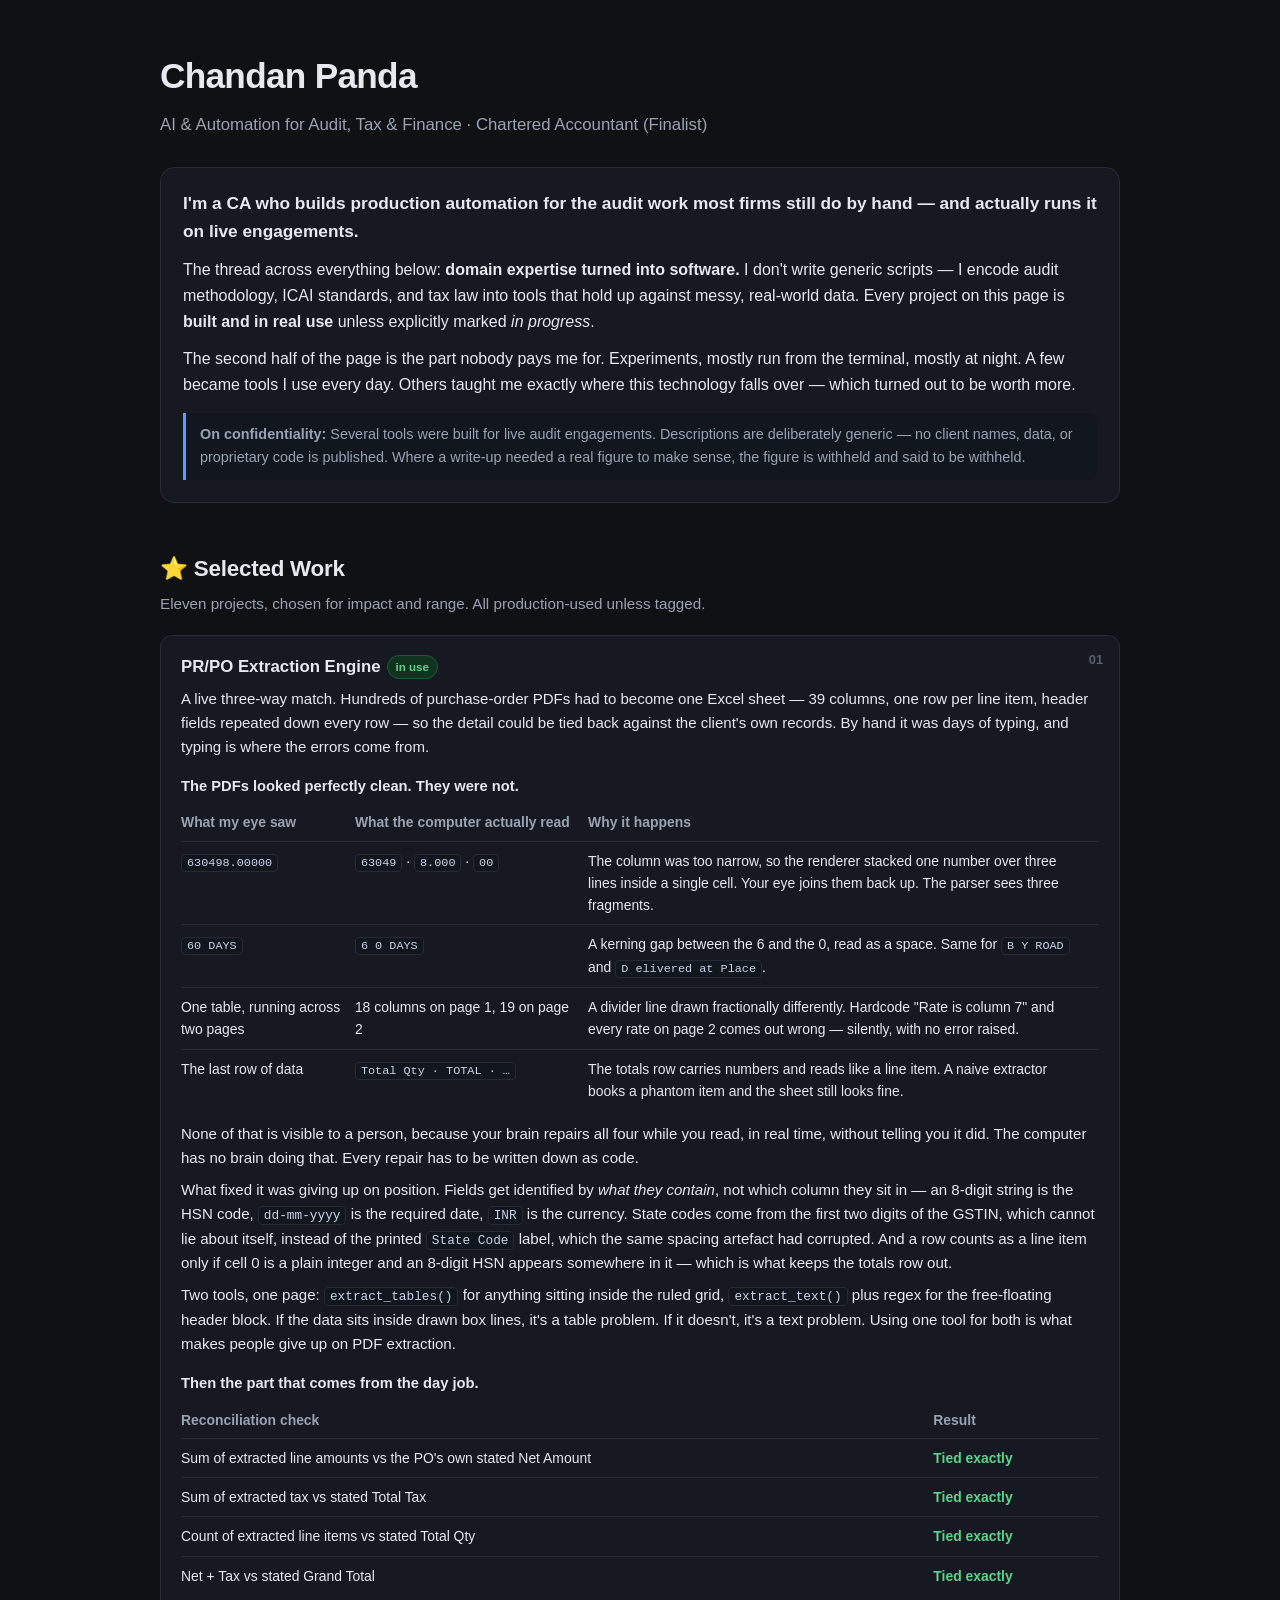
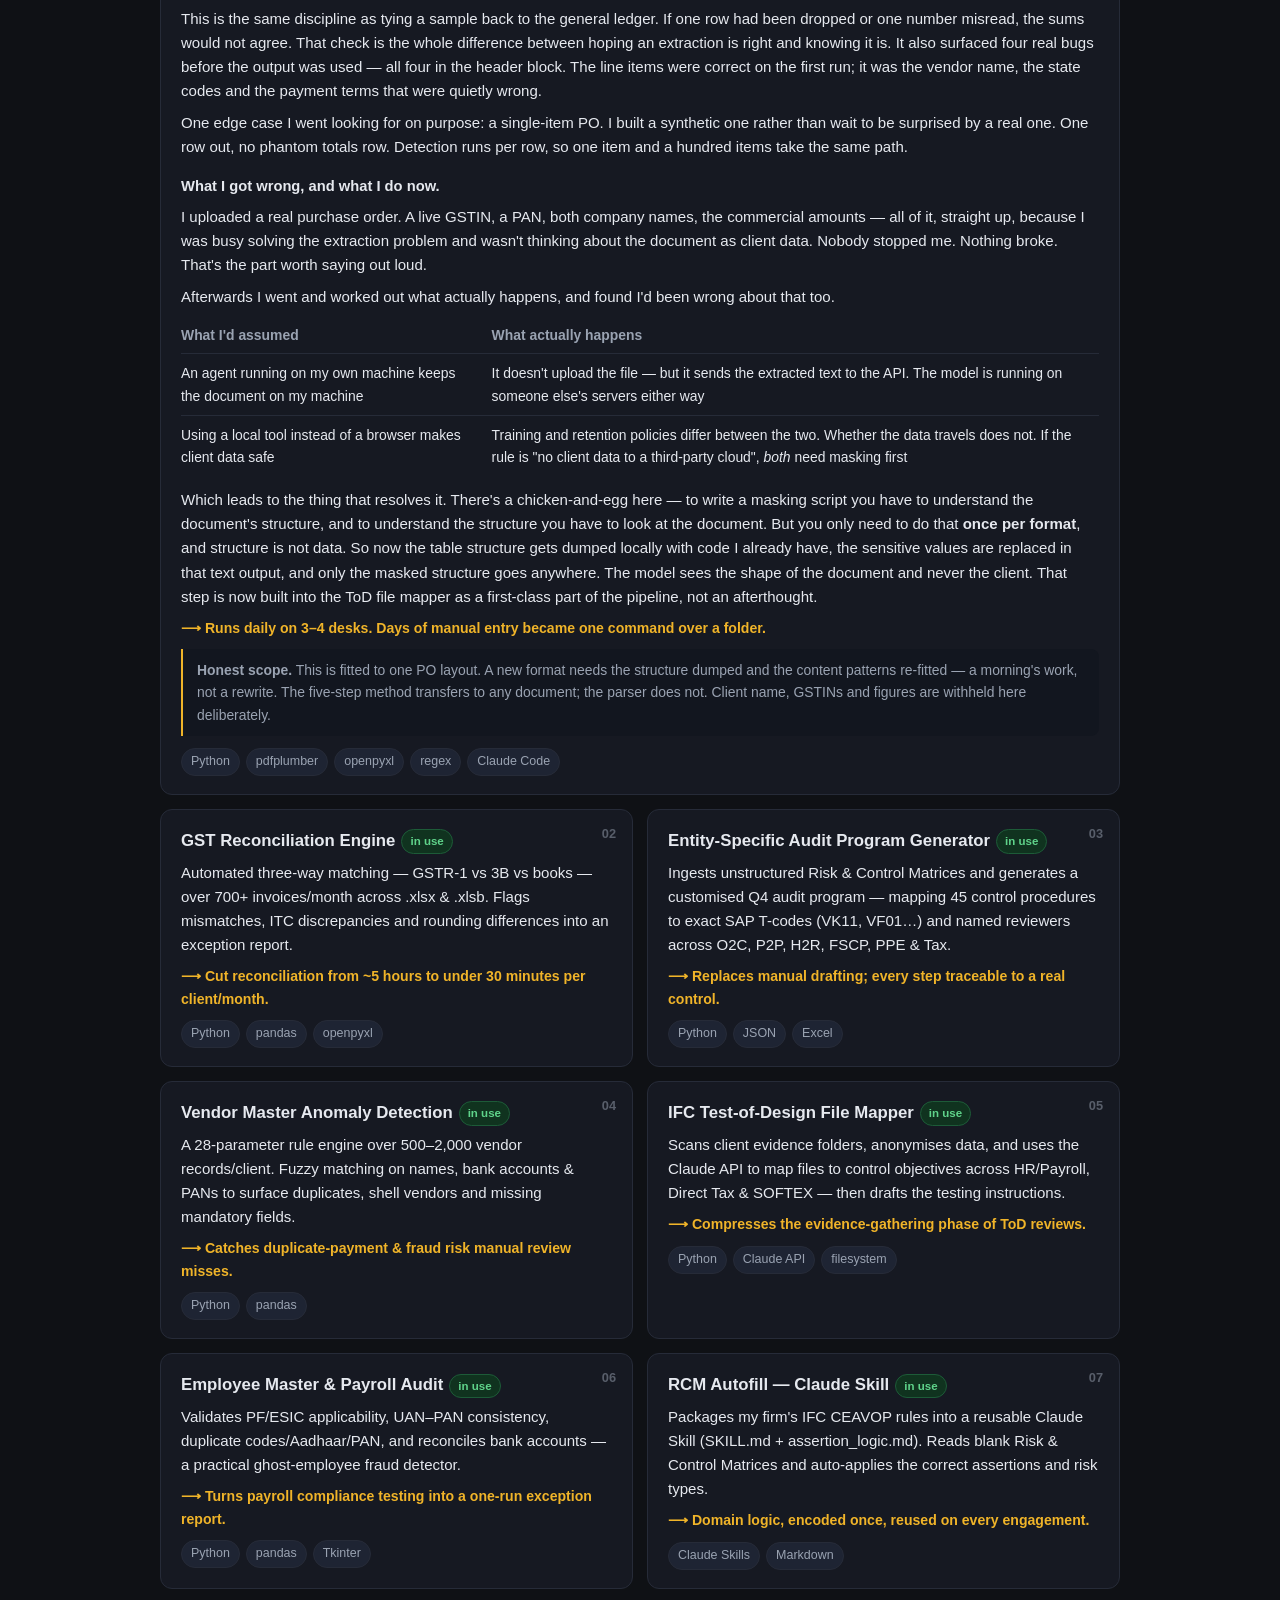
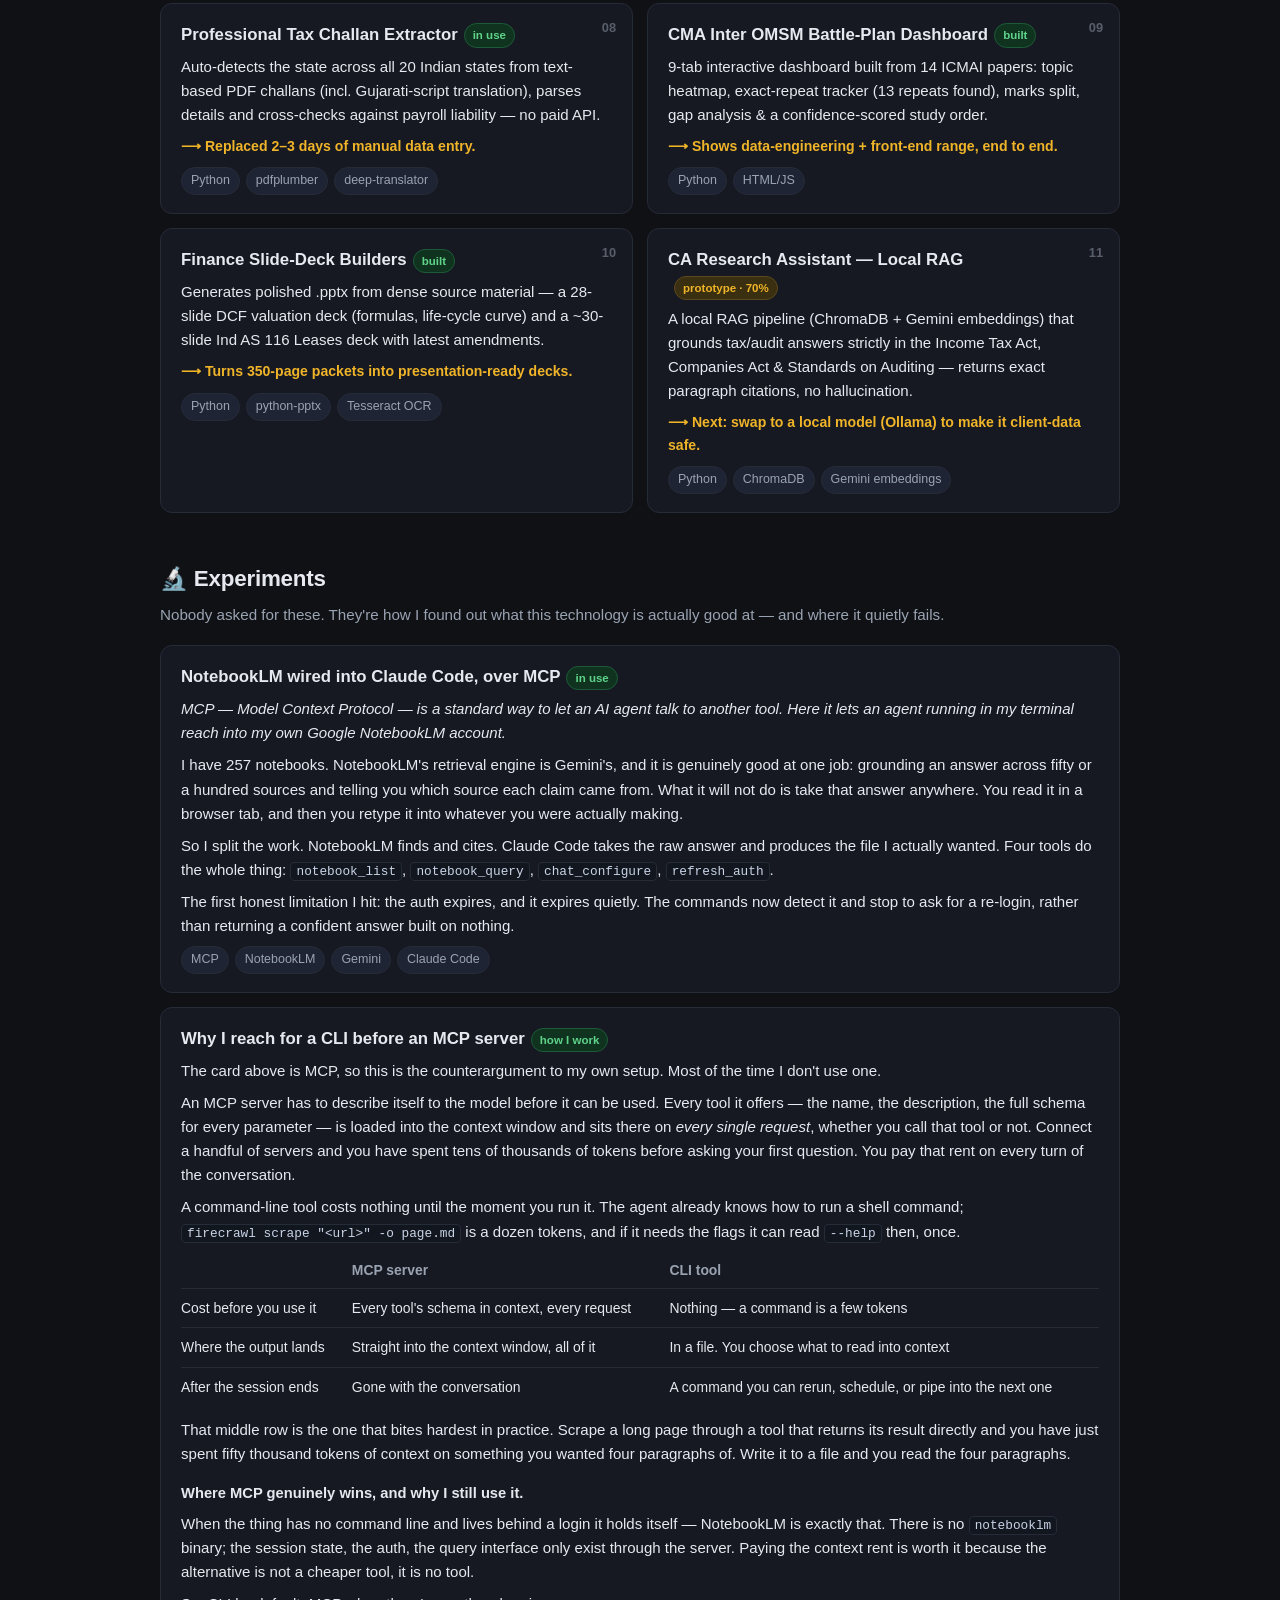
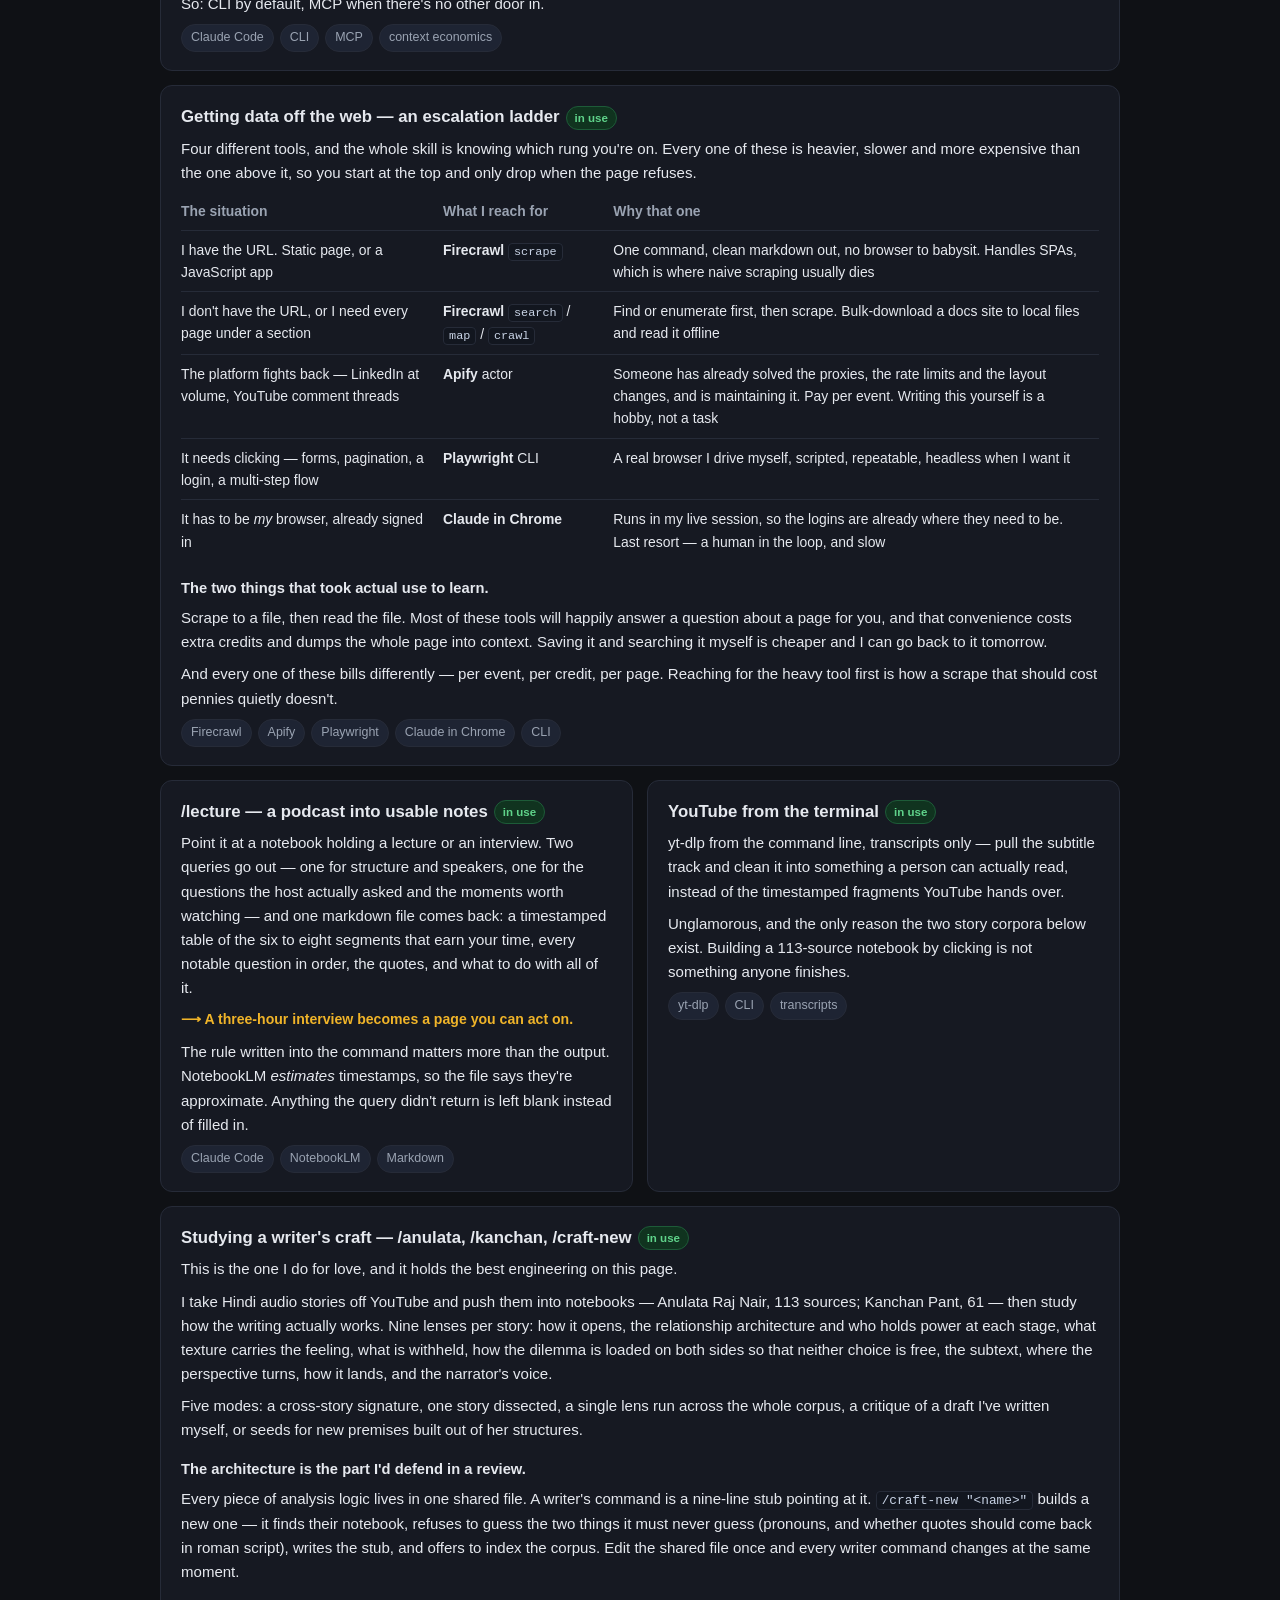
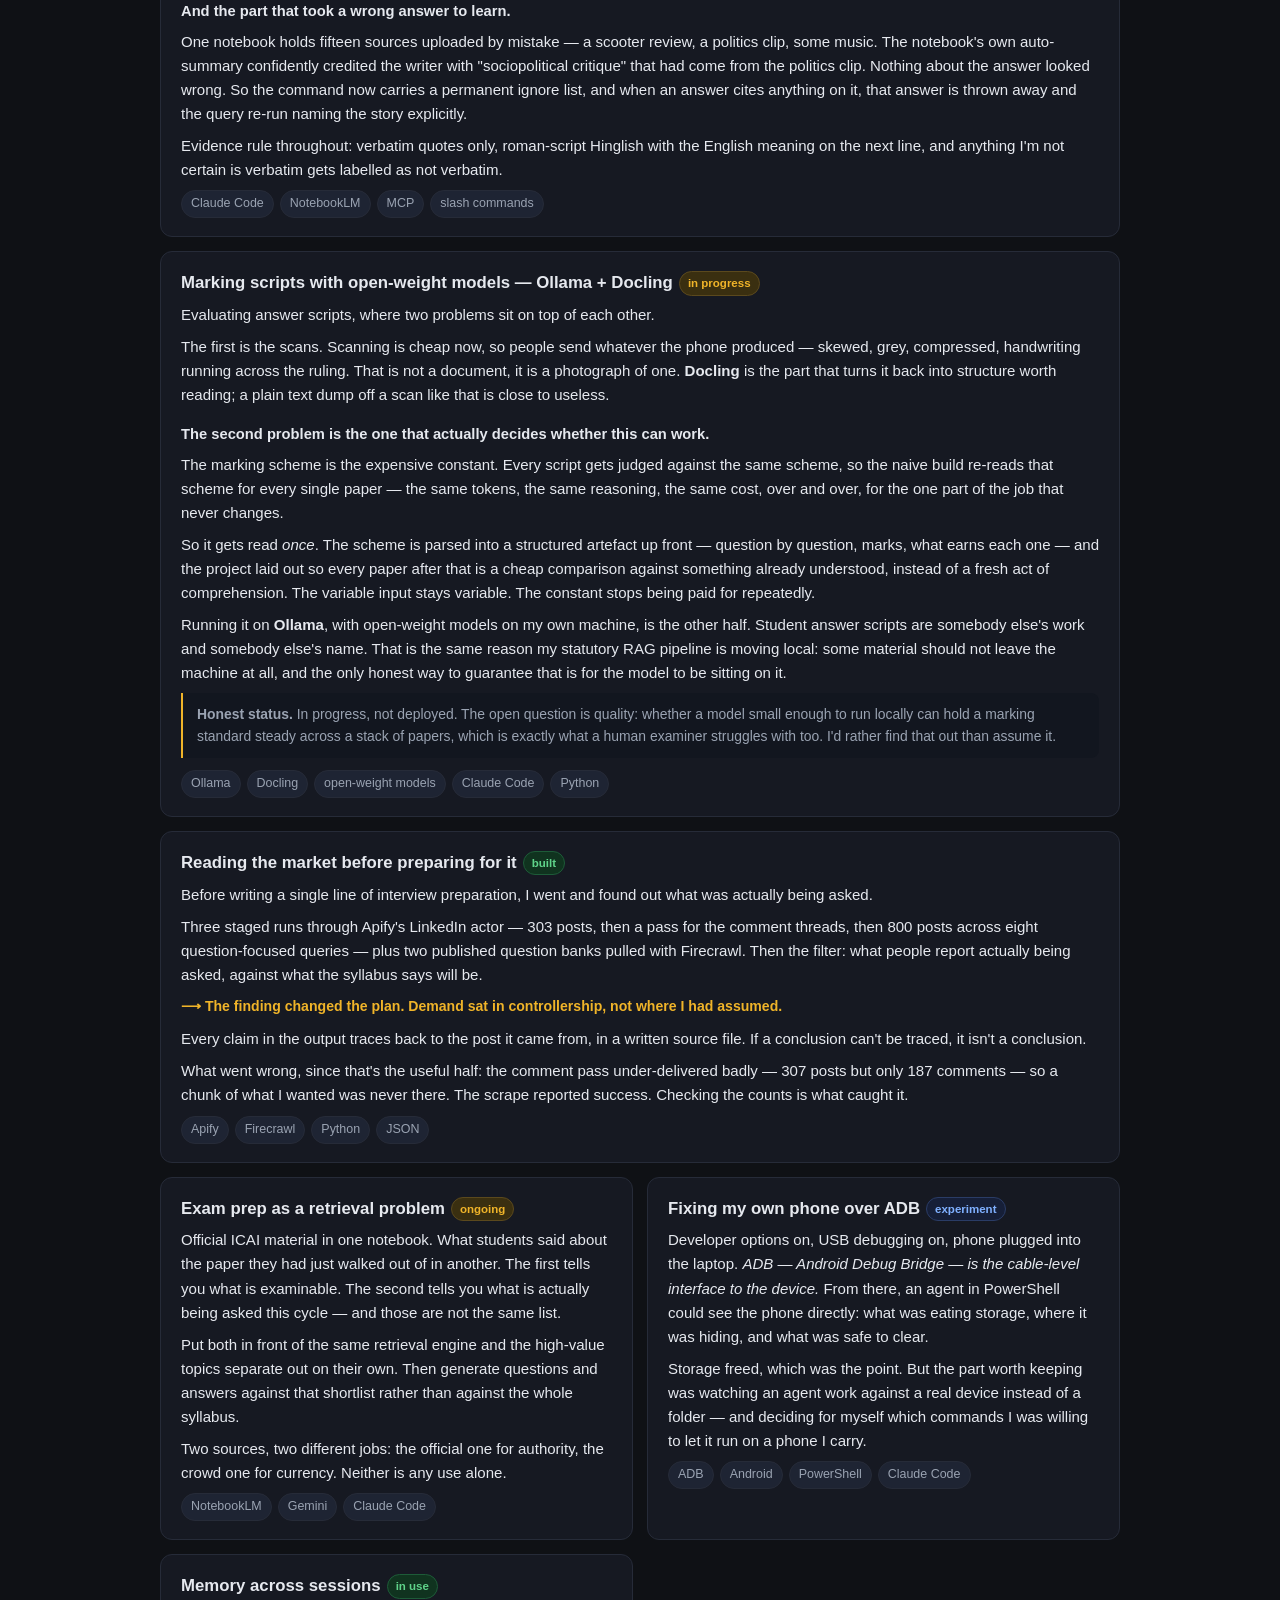
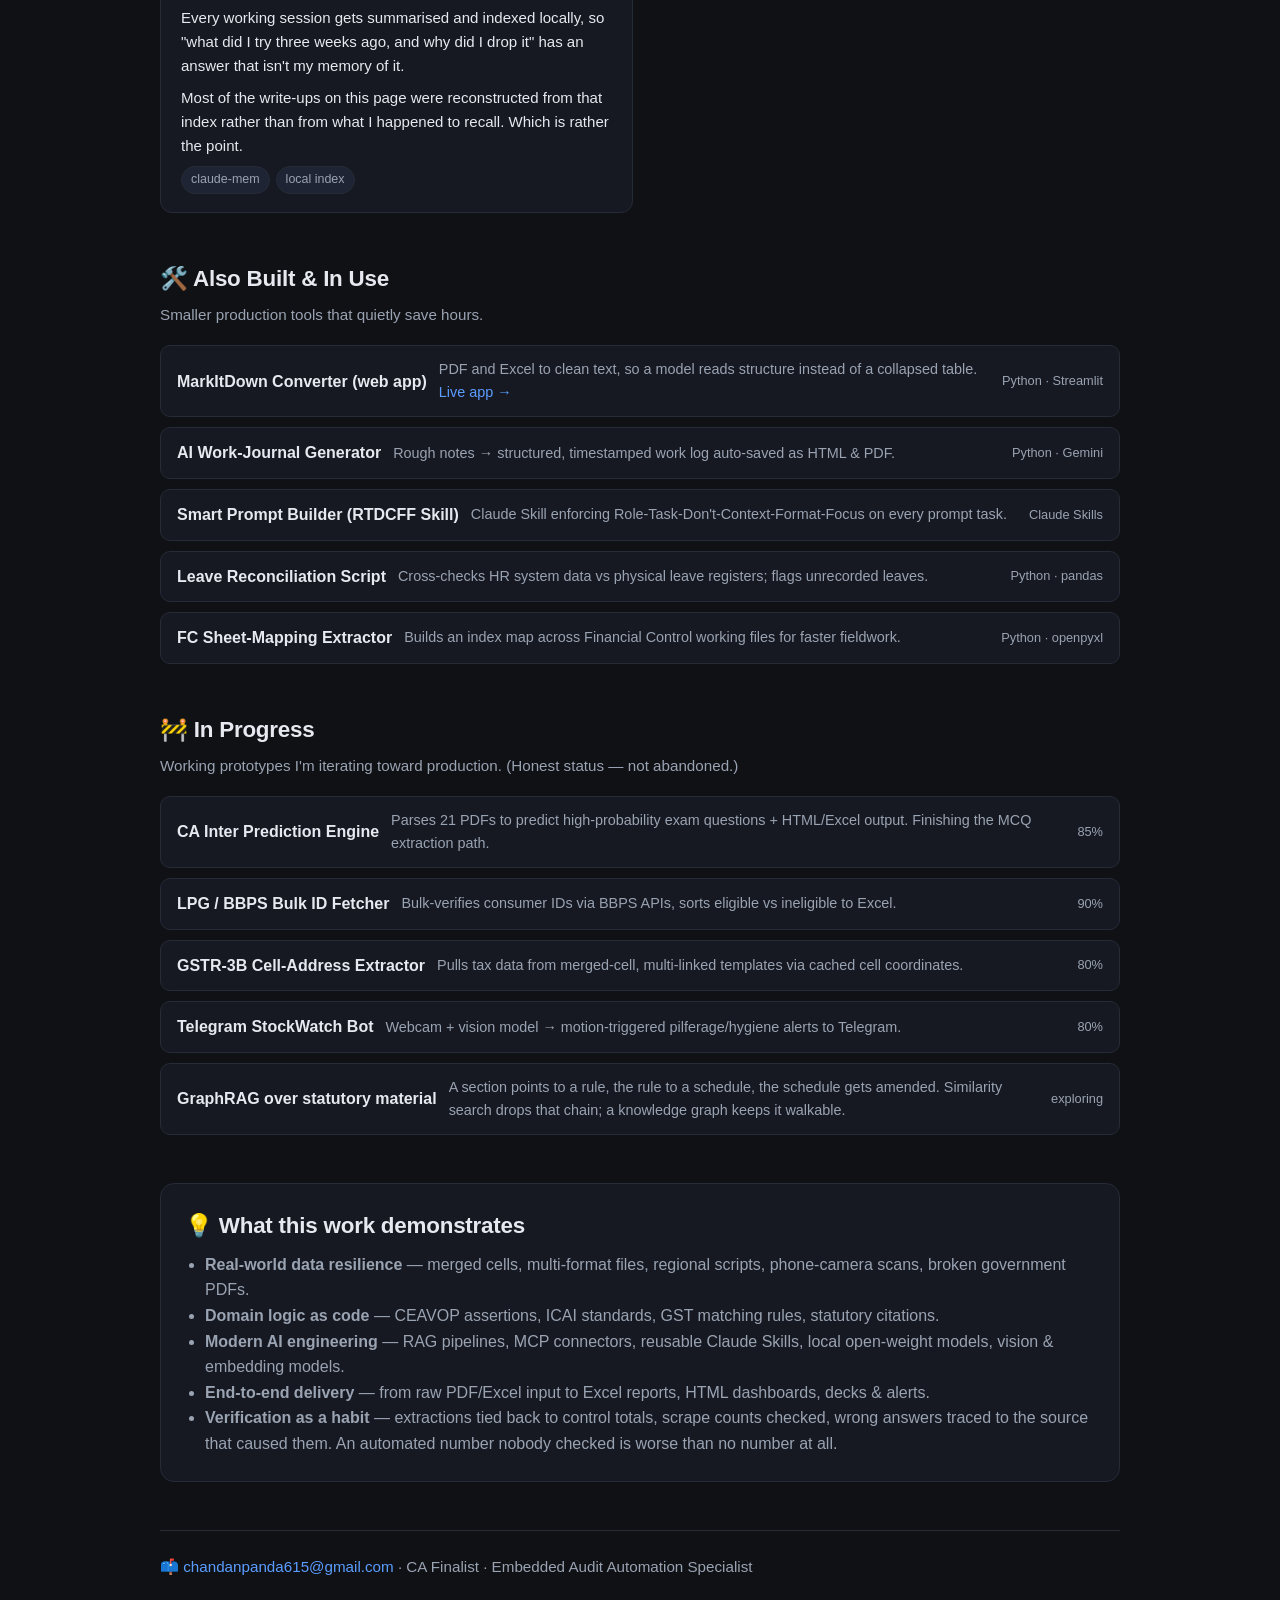
==== index.html @ c9f53c31 "Rewrite projects page: story-driven entries + experiments section - Add PR/PO Extraction Engine as c" ====
<!DOCTYPE html>
<html lang="en">
<head>
<meta charset="UTF-8">
<meta name="viewport" content="width=device-width, initial-scale=1.0">
<title>Chandan Panda — AI &amp; Automation for Audit, Tax &amp; Finance</title>
<style>
  :root{
    --bg:#0f1115; --panel:#161922; --line:#262b38; --text:#e6e9ef;
    --muted:#9aa3b2; --accent:#5b9dff; --chip:#1e2433; --gold:#f0b429;
  }
  *{box-sizing:border-box}
  body{margin:0;background:var(--bg);color:var(--text);
    font:16px/1.6 -apple-system,BlinkMacSystemFont,"Segoe UI",Roboto,Helvetica,Arial,sans-serif}
  a{color:var(--accent);text-decoration:none}
  a:hover{text-decoration:underline}
  .wrap{max-width:1000px;margin:0 auto;padding:48px 20px}
  header h1{font-size:2.2rem;margin:0 0 8px;letter-spacing:-.02em}
  header .tag{color:var(--muted);font-size:1.05rem}
  .intro{margin:28px 0;padding:22px;background:var(--panel);
    border:1px solid var(--line);border-radius:14px}
  .intro p{margin:0 0 12px}.intro p:last-child{margin:0}
  .lead{font-weight:600;font-size:1.08rem}
  .note{font-size:.9rem;color:var(--muted);border-left:3px solid var(--accent);
    padding:10px 14px;background:#12161f;border-radius:0 8px 8px 0;margin-top:16px}
  h2{margin:48px 0 6px;font-size:1.4rem;letter-spacing:-.01em}
  .sub{color:var(--muted);margin:0 0 18px;font-size:.95rem}
  .grid{display:grid;gap:14px}
  .card{background:var(--panel);border:1px solid var(--line);border-radius:12px;
    padding:18px 20px;transition:border-color .15s,transform .15s;position:relative}
  .card:hover{border-color:var(--accent);transform:translateY(-2px)}
  .card .num{position:absolute;top:14px;right:16px;font-size:.8rem;color:var(--muted);
    font-weight:700;opacity:.5}
  .card h3{margin:0 0 6px;font-size:1.05rem;padding-right:28px}
  .card p{margin:0 0 8px;font-size:.94rem}
  .card .impact{color:var(--gold);font-size:.88rem;font-weight:600;margin:0 0 10px}
  .stack{display:flex;flex-wrap:wrap;gap:6px}
  .stack span{background:var(--chip);color:var(--muted);font-size:.78rem;
    padding:3px 9px;border-radius:999px;border:1px solid var(--line)}
  .badge{display:inline-block;font-size:.72rem;font-weight:700;padding:2px 8px;
    border-radius:999px;margin-left:6px;vertical-align:middle}
  .b-live{background:#10331f;color:#5fd38a;border:1px solid #1d5b38}
  .b-wip{background:#3a2f10;color:#f0b429;border:1px solid #5b491d}
  .b-exp{background:#161f38;color:#7fb0ff;border:1px solid #2a3c66}
  .mini{display:grid;gap:10px;grid-template-columns:1fr}
  .mini .row{background:var(--panel);border:1px solid var(--line);border-radius:10px;
    padding:12px 16px;display:flex;justify-content:space-between;gap:12px;align-items:center;flex-wrap:wrap}
  .mini .row b{font-weight:600}.mini .row .d{color:var(--muted);font-size:.9rem;flex:1;min-width:200px}
  .mini .row .t{color:var(--muted);font-size:.8rem}
  .demo{margin-top:48px;padding:24px;background:var(--panel);
    border:1px solid var(--line);border-radius:14px}
  .demo ul{margin:8px 0 0;padding-left:20px;color:var(--muted)}
  footer{margin:48px 0 0;padding-top:24px;border-top:1px solid var(--line);
    color:var(--muted);font-size:.95rem}

  /* long-form story cards, with evidence tables */
  .card.wide{grid-column:1/-1}
  .card p.cap{margin:16px 0 6px;font-weight:600;font-size:.92rem;color:var(--text)}
  .tw{overflow-x:auto;margin:0 0 12px}
  table.log{width:100%;border-collapse:collapse;font-size:.87rem;min-width:520px}
  table.log th{text-align:left;color:var(--muted);font-weight:600;
    padding:7px 14px 7px 0;border-bottom:1px solid var(--line);white-space:nowrap}
  table.log td{padding:8px 14px 8px 0;border-bottom:1px solid var(--line);
    vertical-align:top;color:var(--text)}
  table.log tr:last-child td{border-bottom:none}
  table.log td.ok{color:#5fd38a;white-space:nowrap;font-weight:600}
  code{background:#12161f;border:1px solid var(--line);border-radius:4px;
    padding:1px 5px;font-size:.85em;color:#c9d4e6;white-space:nowrap}
  .scope{font-size:.87rem;color:var(--muted);border-left:2px solid var(--gold);
    padding:10px 14px;background:#12161f;border-radius:0 8px 8px 0;margin:0 0 12px}
  @media(min-width:640px){.grid{grid-template-columns:1fr 1fr}}
</style>
</head>
<body>
<div class="wrap">
  <header>
    <h1>Chandan Panda</h1>
    <div class="tag">AI &amp; Automation for Audit, Tax &amp; Finance · Chartered Accountant (Finalist)</div>
  </header>

  <section class="intro">
    <p class="lead">I'm a CA who builds production automation for the audit work most firms still do by hand — and actually runs it on live engagements.</p>
    <p>The thread across everything below: <strong>domain expertise turned into software.</strong> I don't write generic scripts — I encode audit methodology, ICAI standards, and tax law into tools that hold up against messy, real-world data. Every project on this page is <strong>built and in real use</strong> unless explicitly marked <em>in progress</em>.</p>
    <p>The second half of the page is the part nobody pays me for. Experiments, mostly run from the terminal, mostly at night. A few became tools I use every day. Others taught me exactly where this technology falls over — which turned out to be worth more.</p>
    <div class="note"><strong>On confidentiality:</strong> Several tools were built for live audit engagements. Descriptions are deliberately generic — no client names, data, or proprietary code is published. Where a write-up needed a real figure to make sense, the figure is withheld and said to be withheld.</div>
  </section>

  <h2>⭐ Selected Work</h2>
  <p class="sub">Eleven projects, chosen for impact and range. All production-used unless tagged.</p>
  <div class="grid">

    <div class="card wide"><span class="num">01</span>
      <h3>PR/PO Extraction Engine<span class="badge b-live">in use</span></h3>
      <p>A live three-way match. Hundreds of purchase-order PDFs had to become one Excel sheet — 39 columns, one row per line item, header fields repeated down every row — so the detail could be tied back against the client's own records. By hand it was days of typing, and typing is where the errors come from.</p>

      <p class="cap">The PDFs looked perfectly clean. They were not.</p>
      <div class="tw">
      <table class="log">
        <tr><th>What my eye saw</th><th>What the computer actually read</th><th>Why it happens</th></tr>
        <tr>
          <td><code>630498.00000</code></td>
          <td><code>63049</code> · <code>8.000</code> · <code>00</code></td>
          <td>The column was too narrow, so the renderer stacked one number over three lines inside a single cell. Your eye joins them back up. The parser sees three fragments.</td>
        </tr>
        <tr>
          <td><code>60 DAYS</code></td>
          <td><code>6 0 DAYS</code></td>
          <td>A kerning gap between the 6 and the 0, read as a space. Same for <code>B Y ROAD</code> and <code>D elivered at Place</code>.</td>
        </tr>
        <tr>
          <td>One table, running across two pages</td>
          <td>18 columns on page 1, 19 on page 2</td>
          <td>A divider line drawn fractionally differently. Hardcode "Rate is column 7" and every rate on page 2 comes out wrong — silently, with no error raised.</td>
        </tr>
        <tr>
          <td>The last row of data</td>
          <td><code>Total Qty · TOTAL · …</code></td>
          <td>The totals row carries numbers and reads like a line item. A naive extractor books a phantom item and the sheet still looks fine.</td>
        </tr>
      </table>
      </div>

      <p>None of that is visible to a person, because your brain repairs all four while you read, in real time, without telling you it did. The computer has no brain doing that. Every repair has to be written down as code.</p>

      <p>What fixed it was giving up on position. Fields get identified by <em>what they contain</em>, not which column they sit in — an 8-digit string is the HSN code, <code>dd-mm-yyyy</code> is the required date, <code>INR</code> is the currency. State codes come from the first two digits of the GSTIN, which cannot lie about itself, instead of the printed <code>State Code</code> label, which the same spacing artefact had corrupted. And a row counts as a line item only if cell 0 is a plain integer and an 8-digit HSN appears somewhere in it — which is what keeps the totals row out.</p>

      <p>Two tools, one page: <code>extract_tables()</code> for anything sitting inside the ruled grid, <code>extract_text()</code> plus regex for the free-floating header block. If the data sits inside drawn box lines, it's a table problem. If it doesn't, it's a text problem. Using one tool for both is what makes people give up on PDF extraction.</p>

      <p class="cap">Then the part that comes from the day job.</p>
      <div class="tw">
      <table class="log">
        <tr><th>Reconciliation check</th><th>Result</th></tr>
        <tr><td>Sum of extracted line amounts vs the PO's own stated Net Amount</td><td class="ok">Tied exactly</td></tr>
        <tr><td>Sum of extracted tax vs stated Total Tax</td><td class="ok">Tied exactly</td></tr>
        <tr><td>Count of extracted line items vs stated Total Qty</td><td class="ok">Tied exactly</td></tr>
        <tr><td>Net + Tax vs stated Grand Total</td><td class="ok">Tied exactly</td></tr>
      </table>
      </div>

      <p>This is the same discipline as tying a sample back to the general ledger. If one row had been dropped or one number misread, the sums would not agree. That check is the whole difference between hoping an extraction is right and knowing it is. It also surfaced four real bugs before the output was used — all four in the header block. The line items were correct on the first run; it was the vendor name, the state codes and the payment terms that were quietly wrong.</p>

      <p>One edge case I went looking for on purpose: a single-item PO. I built a synthetic one rather than wait to be surprised by a real one. One row out, no phantom totals row. Detection runs per row, so one item and a hundred items take the same path.</p>

      <p class="cap">What I got wrong, and what I do now.</p>
      <p>I uploaded a real purchase order. A live GSTIN, a PAN, both company names, the commercial amounts — all of it, straight up, because I was busy solving the extraction problem and wasn't thinking about the document as client data. Nobody stopped me. Nothing broke. That's the part worth saying out loud.</p>
      <p>Afterwards I went and worked out what actually happens, and found I'd been wrong about that too.</p>
      <div class="tw">
      <table class="log">
        <tr><th>What I'd assumed</th><th>What actually happens</th></tr>
        <tr>
          <td>An agent running on my own machine keeps the document on my machine</td>
          <td>It doesn't upload the file — but it sends the extracted text to the API. The model is running on someone else's servers either way</td>
        </tr>
        <tr>
          <td>Using a local tool instead of a browser makes client data safe</td>
          <td>Training and retention policies differ between the two. Whether the data travels does not. If the rule is "no client data to a third-party cloud", <em>both</em> need masking first</td>
        </tr>
      </table>
      </div>
      <p>Which leads to the thing that resolves it. There's a chicken-and-egg here — to write a masking script you have to understand the document's structure, and to understand the structure you have to look at the document. But you only need to do that <strong>once per format</strong>, and structure is not data. So now the table structure gets dumped locally with code I already have, the sensitive values are replaced in that text output, and only the masked structure goes anywhere. The model sees the shape of the document and never the client. That step is now built into the ToD file mapper as a first-class part of the pipeline, not an afterthought.</p>

      <p class="impact">⟶ Runs daily on 3–4 desks. Days of manual entry became one command over a folder.</p>
      <div class="scope"><strong>Honest scope.</strong> This is fitted to one PO layout. A new format needs the structure dumped and the content patterns re-fitted — a morning's work, not a rewrite. The five-step method transfers to any document; the parser does not. Client name, GSTINs and figures are withheld here deliberately.</div>
      <div class="stack"><span>Python</span><span>pdfplumber</span><span>openpyxl</span><span>regex</span><span>Claude Code</span></div>
    </div>

    <div class="card"><span class="num">02</span>
      <h3>GST Reconciliation Engine<span class="badge b-live">in use</span></h3>
      <p>Automated three-way matching — GSTR-1 vs 3B vs books — over 700+ invoices/month across .xlsx &amp; .xlsb. Flags mismatches, ITC discrepancies and rounding differences into an exception report.</p>
      <p class="impact">⟶ Cut reconciliation from ~5 hours to under 30 minutes per client/month.</p>
      <div class="stack"><span>Python</span><span>pandas</span><span>openpyxl</span></div>
    </div>

    <div class="card"><span class="num">03</span>
      <h3>Entity-Specific Audit Program Generator<span class="badge b-live">in use</span></h3>
      <p>Ingests unstructured Risk &amp; Control Matrices and generates a customised Q4 audit program — mapping 45 control procedures to exact SAP T-codes (VK11, VF01…) and named reviewers across O2C, P2P, H2R, FSCP, PPE &amp; Tax.</p>
      <p class="impact">⟶ Replaces manual drafting; every step traceable to a real control.</p>
      <div class="stack"><span>Python</span><span>JSON</span><span>Excel</span></div>
    </div>

    <div class="card"><span class="num">04</span>
      <h3>Vendor Master Anomaly Detection<span class="badge b-live">in use</span></h3>
      <p>A 28-parameter rule engine over 500–2,000 vendor records/client. Fuzzy matching on names, bank accounts &amp; PANs to surface duplicates, shell vendors and missing mandatory fields.</p>
      <p class="impact">⟶ Catches duplicate-payment &amp; fraud risk manual review misses.</p>
      <div class="stack"><span>Python</span><span>pandas</span></div>
    </div>

    <div class="card"><span class="num">05</span>
      <h3>IFC Test-of-Design File Mapper<span class="badge b-live">in use</span></h3>
      <p>Scans client evidence folders, anonymises data, and uses the Claude API to map files to control objectives across HR/Payroll, Direct Tax &amp; SOFTEX — then drafts the testing instructions.</p>
      <p class="impact">⟶ Compresses the evidence-gathering phase of ToD reviews.</p>
      <div class="stack"><span>Python</span><span>Claude API</span><span>filesystem</span></div>
    </div>

    <div class="card"><span class="num">06</span>
      <h3>Employee Master &amp; Payroll Audit<span class="badge b-live">in use</span></h3>
      <p>Validates PF/ESIC applicability, UAN–PAN consistency, duplicate codes/Aadhaar/PAN, and reconciles bank accounts — a practical ghost-employee fraud detector.</p>
      <p class="impact">⟶ Turns payroll compliance testing into a one-run exception report.</p>
      <div class="stack"><span>Python</span><span>pandas</span><span>Tkinter</span></div>
    </div>

    <div class="card"><span class="num">07</span>
      <h3>RCM Autofill — Claude Skill<span class="badge b-live">in use</span></h3>
      <p>Packages my firm's IFC CEAVOP rules into a reusable Claude Skill (SKILL.md + assertion_logic.md). Reads blank Risk &amp; Control Matrices and auto-applies the correct assertions and risk types.</p>
      <p class="impact">⟶ Domain logic, encoded once, reused on every engagement.</p>
      <div class="stack"><span>Claude Skills</span><span>Markdown</span></div>
    </div>

    <div class="card"><span class="num">08</span>
      <h3>Professional Tax Challan Extractor<span class="badge b-live">in use</span></h3>
      <p>Auto-detects the state across all 20 Indian states from text-based PDF challans (incl. Gujarati-script translation), parses details and cross-checks against payroll liability — no paid API.</p>
      <p class="impact">⟶ Replaced 2–3 days of manual data entry.</p>
      <div class="stack"><span>Python</span><span>pdfplumber</span><span>deep-translator</span></div>
    </div>

    <div class="card"><span class="num">09</span>
      <h3>CMA Inter OMSM Battle-Plan Dashboard<span class="badge b-live">built</span></h3>
      <p>9-tab interactive dashboard built from 14 ICMAI papers: topic heatmap, exact-repeat tracker (13 repeats found), marks split, gap analysis &amp; a confidence-scored study order.</p>
      <p class="impact">⟶ Shows data-engineering + front-end range, end to end.</p>
      <div class="stack"><span>Python</span><span>HTML/JS</span></div>
    </div>

    <div class="card"><span class="num">10</span>
      <h3>Finance Slide-Deck Builders<span class="badge b-live">built</span></h3>
      <p>Generates polished .pptx from dense source material — a 28-slide DCF valuation deck (formulas, life-cycle curve) and a ~30-slide Ind AS 116 Leases deck with latest amendments.</p>
      <p class="impact">⟶ Turns 350-page packets into presentation-ready decks.</p>
      <div class="stack"><span>Python</span><span>python-pptx</span><span>Tesseract OCR</span></div>
    </div>

    <div class="card"><span class="num">11</span>
      <h3>CA Research Assistant — Local RAG<span class="badge b-wip">prototype · 70%</span></h3>
      <p>A local RAG pipeline (ChromaDB + Gemini embeddings) that grounds tax/audit answers strictly in the Income Tax Act, Companies Act &amp; Standards on Auditing — returns exact paragraph citations, no hallucination.</p>
      <p class="impact">⟶ Next: swap to a local model (Ollama) to make it client-data safe.</p>
      <div class="stack"><span>Python</span><span>ChromaDB</span><span>Gemini embeddings</span></div>
    </div>

  </div>

  <h2>🔬 Experiments</h2>
  <p class="sub">Nobody asked for these. They're how I found out what this technology is actually good at — and where it quietly fails.</p>
  <div class="grid">

    <div class="card wide">
      <h3>NotebookLM wired into Claude Code, over MCP<span class="badge b-live">in use</span></h3>
      <p><em>MCP — Model Context Protocol — is a standard way to let an AI agent talk to another tool. Here it lets an agent running in my terminal reach into my own Google NotebookLM account.</em></p>
      <p>I have 257 notebooks. NotebookLM's retrieval engine is Gemini's, and it is genuinely good at one job: grounding an answer across fifty or a hundred sources and telling you which source each claim came from. What it will not do is take that answer anywhere. You read it in a browser tab, and then you retype it into whatever you were actually making.</p>
      <p>So I split the work. NotebookLM finds and cites. Claude Code takes the raw answer and produces the file I actually wanted. Four tools do the whole thing: <code>notebook_list</code>, <code>notebook_query</code>, <code>chat_configure</code>, <code>refresh_auth</code>.</p>
      <p>The first honest limitation I hit: the auth expires, and it expires quietly. The commands now detect it and stop to ask for a re-login, rather than returning a confident answer built on nothing.</p>
      <div class="stack"><span>MCP</span><span>NotebookLM</span><span>Gemini</span><span>Claude Code</span></div>
    </div>

    <div class="card wide">
      <h3>Why I reach for a CLI before an MCP server<span class="badge b-live">how I work</span></h3>
      <p>The card above is MCP, so this is the counterargument to my own setup. Most of the time I don't use one.</p>
      <p>An MCP server has to describe itself to the model before it can be used. Every tool it offers — the name, the description, the full schema for every parameter — is loaded into the context window and sits there on <em>every single request</em>, whether you call that tool or not. Connect a handful of servers and you have spent tens of thousands of tokens before asking your first question. You pay that rent on every turn of the conversation.</p>
      <p>A command-line tool costs nothing until the moment you run it. The agent already knows how to run a shell command; <code>firecrawl scrape "&lt;url&gt;" -o page.md</code> is a dozen tokens, and if it needs the flags it can read <code>--help</code> then, once.</p>
      <div class="tw">
      <table class="log">
        <tr><th></th><th>MCP server</th><th>CLI tool</th></tr>
        <tr>
          <td>Cost before you use it</td>
          <td>Every tool's schema in context, every request</td>
          <td>Nothing — a command is a few tokens</td>
        </tr>
        <tr>
          <td>Where the output lands</td>
          <td>Straight into the context window, all of it</td>
          <td>In a file. You choose what to read into context</td>
        </tr>
        <tr>
          <td>After the session ends</td>
          <td>Gone with the conversation</td>
          <td>A command you can rerun, schedule, or pipe into the next one</td>
        </tr>
      </table>
      </div>
      <p>That middle row is the one that bites hardest in practice. Scrape a long page through a tool that returns its result directly and you have just spent fifty thousand tokens of context on something you wanted four paragraphs of. Write it to a file and you read the four paragraphs.</p>
      <p class="cap">Where MCP genuinely wins, and why I still use it.</p>
      <p>When the thing has no command line and lives behind a login it holds itself — NotebookLM is exactly that. There is no <code>notebooklm</code> binary; the session state, the auth, the query interface only exist through the server. Paying the context rent is worth it because the alternative is not a cheaper tool, it is no tool.</p>
      <p>So: CLI by default, MCP when there's no other door in.</p>
      <div class="stack"><span>Claude Code</span><span>CLI</span><span>MCP</span><span>context economics</span></div>
    </div>

    <div class="card wide">
      <h3>Getting data off the web — an escalation ladder<span class="badge b-live">in use</span></h3>
      <p>Four different tools, and the whole skill is knowing which rung you're on. Every one of these is heavier, slower and more expensive than the one above it, so you start at the top and only drop when the page refuses.</p>
      <div class="tw">
      <table class="log">
        <tr><th>The situation</th><th>What I reach for</th><th>Why that one</th></tr>
        <tr>
          <td>I have the URL. Static page, or a JavaScript app</td>
          <td><strong>Firecrawl</strong> <code>scrape</code></td>
          <td>One command, clean markdown out, no browser to babysit. Handles SPAs, which is where naive scraping usually dies</td>
        </tr>
        <tr>
          <td>I don't have the URL, or I need every page under a section</td>
          <td><strong>Firecrawl</strong> <code>search</code> / <code>map</code> / <code>crawl</code></td>
          <td>Find or enumerate first, then scrape. Bulk-download a docs site to local files and read it offline</td>
        </tr>
        <tr>
          <td>The platform fights back — LinkedIn at volume, YouTube comment threads</td>
          <td><strong>Apify</strong> actor</td>
          <td>Someone has already solved the proxies, the rate limits and the layout changes, and is maintaining it. Pay per event. Writing this yourself is a hobby, not a task</td>
        </tr>
        <tr>
          <td>It needs clicking — forms, pagination, a login, a multi-step flow</td>
          <td><strong>Playwright</strong> CLI</td>
          <td>A real browser I drive myself, scripted, repeatable, headless when I want it</td>
        </tr>
        <tr>
          <td>It has to be <em>my</em> browser, already signed in</td>
          <td><strong>Claude in Chrome</strong></td>
          <td>Runs in my live session, so the logins are already where they need to be. Last resort — a human in the loop, and slow</td>
        </tr>
      </table>
      </div>
      <p class="cap">The two things that took actual use to learn.</p>
      <p>Scrape to a file, then read the file. Most of these tools will happily answer a question about a page for you, and that convenience costs extra credits and dumps the whole page into context. Saving it and searching it myself is cheaper and I can go back to it tomorrow.</p>
      <p>And every one of these bills differently — per event, per credit, per page. Reaching for the heavy tool first is how a scrape that should cost pennies quietly doesn't.</p>
      <div class="stack"><span>Firecrawl</span><span>Apify</span><span>Playwright</span><span>Claude in Chrome</span><span>CLI</span></div>
    </div>

    <div class="card">
      <h3>/lecture — a podcast into usable notes<span class="badge b-live">in use</span></h3>
      <p>Point it at a notebook holding a lecture or an interview. Two queries go out — one for structure and speakers, one for the questions the host actually asked and the moments worth watching — and one markdown file comes back: a timestamped table of the six to eight segments that earn your time, every notable question in order, the quotes, and what to do with all of it.</p>
      <p class="impact">⟶ A three-hour interview becomes a page you can act on.</p>
      <p>The rule written into the command matters more than the output. NotebookLM <em>estimates</em> timestamps, so the file says they're approximate. Anything the query didn't return is left blank instead of filled in.</p>
      <div class="stack"><span>Claude Code</span><span>NotebookLM</span><span>Markdown</span></div>
    </div>

    <div class="card">
      <h3>YouTube from the terminal<span class="badge b-live">in use</span></h3>
      <p>yt-dlp from the command line, transcripts only — pull the subtitle track and clean it into something a person can actually read, instead of the timestamped fragments YouTube hands over.</p>
      <p>Unglamorous, and the only reason the two story corpora below exist. Building a 113-source notebook by clicking is not something anyone finishes.</p>
      <div class="stack"><span>yt-dlp</span><span>CLI</span><span>transcripts</span></div>
    </div>

    <div class="card wide">
      <h3>Studying a writer's craft — /anulata, /kanchan, /craft-new<span class="badge b-live">in use</span></h3>
      <p>This is the one I do for love, and it holds the best engineering on this page.</p>
      <p>I take Hindi audio stories off YouTube and push them into notebooks — Anulata Raj Nair, 113 sources; Kanchan Pant, 61 — then study how the writing actually works. Nine lenses per story: how it opens, the relationship architecture and who holds power at each stage, what texture carries the feeling, what is withheld, how the dilemma is loaded on both sides so that neither choice is free, the subtext, where the perspective turns, how it lands, and the narrator's voice.</p>
      <p>Five modes: a cross-story signature, one story dissected, a single lens run across the whole corpus, a critique of a draft I've written myself, or seeds for new premises built out of her structures.</p>
      <p class="cap">The architecture is the part I'd defend in a review.</p>
      <p>Every piece of analysis logic lives in one shared file. A writer's command is a nine-line stub pointing at it. <code>/craft-new "&lt;name&gt;"</code> builds a new one — it finds their notebook, refuses to guess the two things it must never guess (pronouns, and whether quotes should come back in roman script), writes the stub, and offers to index the corpus. Edit the shared file once and every writer command changes at the same moment.</p>
      <p class="cap">And the part that took a wrong answer to learn.</p>
      <p>One notebook holds fifteen sources uploaded by mistake — a scooter review, a politics clip, some music. The notebook's own auto-summary confidently credited the writer with "sociopolitical critique" that had come from the politics clip. Nothing about the answer looked wrong. So the command now carries a permanent ignore list, and when an answer cites anything on it, that answer is thrown away and the query re-run naming the story explicitly.</p>
      <p>Evidence rule throughout: verbatim quotes only, roman-script Hinglish with the English meaning on the next line, and anything I'm not certain is verbatim gets labelled as not verbatim.</p>
      <div class="stack"><span>Claude Code</span><span>NotebookLM</span><span>MCP</span><span>slash commands</span></div>
    </div>

    <div class="card wide">
      <h3>Marking scripts with open-weight models — Ollama + Docling<span class="badge b-wip">in progress</span></h3>
      <p>Evaluating answer scripts, where two problems sit on top of each other.</p>
      <p>The first is the scans. Scanning is cheap now, so people send whatever the phone produced — skewed, grey, compressed, handwriting running across the ruling. That is not a document, it is a photograph of one. <strong>Docling</strong> is the part that turns it back into structure worth reading; a plain text dump off a scan like that is close to useless.</p>
      <p class="cap">The second problem is the one that actually decides whether this can work.</p>
      <p>The marking scheme is the expensive constant. Every script gets judged against the same scheme, so the naive build re-reads that scheme for every single paper — the same tokens, the same reasoning, the same cost, over and over, for the one part of the job that never changes.</p>
      <p>So it gets read <em>once</em>. The scheme is parsed into a structured artefact up front — question by question, marks, what earns each one — and the project laid out so every paper after that is a cheap comparison against something already understood, instead of a fresh act of comprehension. The variable input stays variable. The constant stops being paid for repeatedly.</p>
      <p>Running it on <strong>Ollama</strong>, with open-weight models on my own machine, is the other half. Student answer scripts are somebody else's work and somebody else's name. That is the same reason my statutory RAG pipeline is moving local: some material should not leave the machine at all, and the only honest way to guarantee that is for the model to be sitting on it.</p>
      <div class="scope"><strong>Honest status.</strong> In progress, not deployed. The open question is quality: whether a model small enough to run locally can hold a marking standard steady across a stack of papers, which is exactly what a human examiner struggles with too. I'd rather find that out than assume it.</div>
      <div class="stack"><span>Ollama</span><span>Docling</span><span>open-weight models</span><span>Claude Code</span><span>Python</span></div>
    </div>

    <div class="card wide">
      <h3>Reading the market before preparing for it<span class="badge b-live">built</span></h3>
      <p>Before writing a single line of interview preparation, I went and found out what was actually being asked.</p>
      <p>Three staged runs through Apify's LinkedIn actor — 303 posts, then a pass for the comment threads, then 800 posts across eight question-focused queries — plus two published question banks pulled with Firecrawl. Then the filter: what people report actually being asked, against what the syllabus says will be.</p>
      <p class="impact">⟶ The finding changed the plan. Demand sat in controllership, not where I had assumed.</p>
      <p>Every claim in the output traces back to the post it came from, in a written source file. If a conclusion can't be traced, it isn't a conclusion.</p>
      <p>What went wrong, since that's the useful half: the comment pass under-delivered badly — 307 posts but only 187 comments — so a chunk of what I wanted was never there. The scrape reported success. Checking the counts is what caught it.</p>
      <div class="stack"><span>Apify</span><span>Firecrawl</span><span>Python</span><span>JSON</span></div>
    </div>

    <div class="card">
      <h3>Exam prep as a retrieval problem<span class="badge b-wip">ongoing</span></h3>
      <p>Official ICAI material in one notebook. What students said about the paper they had just walked out of in another. The first tells you what is examinable. The second tells you what is actually being asked this cycle — and those are not the same list.</p>
      <p>Put both in front of the same retrieval engine and the high-value topics separate out on their own. Then generate questions and answers against that shortlist rather than against the whole syllabus.</p>
      <p>Two sources, two different jobs: the official one for authority, the crowd one for currency. Neither is any use alone.</p>
      <div class="stack"><span>NotebookLM</span><span>Gemini</span><span>Claude Code</span></div>
    </div>

    <div class="card">
      <h3>Fixing my own phone over ADB<span class="badge b-exp">experiment</span></h3>
      <p>Developer options on, USB debugging on, phone plugged into the laptop. <em>ADB — Android Debug Bridge — is the cable-level interface to the device.</em> From there, an agent in PowerShell could see the phone directly: what was eating storage, where it was hiding, and what was safe to clear.</p>
      <p>Storage freed, which was the point. But the part worth keeping was watching an agent work against a real device instead of a folder — and deciding for myself which commands I was willing to let it run on a phone I carry.</p>
      <div class="stack"><span>ADB</span><span>Android</span><span>PowerShell</span><span>Claude Code</span></div>
    </div>

    <div class="card">
      <h3>Memory across sessions<span class="badge b-live">in use</span></h3>
      <p>Every working session gets summarised and indexed locally, so "what did I try three weeks ago, and why did I drop it" has an answer that isn't my memory of it.</p>
      <p>Most of the write-ups on this page were reconstructed from that index rather than from what I happened to recall. Which is rather the point.</p>
      <div class="stack"><span>claude-mem</span><span>local index</span></div>
    </div>

  </div>

  <h2>🛠️ Also Built &amp; In Use</h2>
  <p class="sub">Smaller production tools that quietly save hours.</p>
  <div class="mini">
    <div class="row"><b>MarkItDown Converter (web app)</b><span class="d">PDF and Excel to clean text, so a model reads structure instead of a collapsed table. <a href="https://markitdown-converter-chandan.streamlit.app/">Live app →</a></span><span class="t">Python · Streamlit</span></div>
    <div class="row"><b>AI Work-Journal Generator</b><span class="d">Rough notes → structured, timestamped work log auto-saved as HTML &amp; PDF.</span><span class="t">Python · Gemini</span></div>
    <div class="row"><b>Smart Prompt Builder (RTDCFF Skill)</b><span class="d">Claude Skill enforcing Role-Task-Don't-Context-Format-Focus on every prompt task.</span><span class="t">Claude Skills</span></div>
    <div class="row"><b>Leave Reconciliation Script</b><span class="d">Cross-checks HR system data vs physical leave registers; flags unrecorded leaves.</span><span class="t">Python · pandas</span></div>
    <div class="row"><b>FC Sheet-Mapping Extractor</b><span class="d">Builds an index map across Financial Control working files for faster fieldwork.</span><span class="t">Python · openpyxl</span></div>
  </div>

  <h2>🚧 In Progress</h2>
  <p class="sub">Working prototypes I'm iterating toward production. (Honest status — not abandoned.)</p>
  <div class="mini">
    <div class="row"><b>CA Inter Prediction Engine</b><span class="d">Parses 21 PDFs to predict high-probability exam questions + HTML/Excel output. Finishing the MCQ extraction path.</span><span class="t">85%</span></div>
    <div class="row"><b>LPG / BBPS Bulk ID Fetcher</b><span class="d">Bulk-verifies consumer IDs via BBPS APIs, sorts eligible vs ineligible to Excel.</span><span class="t">90%</span></div>
    <div class="row"><b>GSTR-3B Cell-Address Extractor</b><span class="d">Pulls tax data from merged-cell, multi-linked templates via cached cell coordinates.</span><span class="t">80%</span></div>
    <div class="row"><b>Telegram StockWatch Bot</b><span class="d">Webcam + vision model → motion-triggered pilferage/hygiene alerts to Telegram.</span><span class="t">80%</span></div>
    <div class="row"><b>GraphRAG over statutory material</b><span class="d">A section points to a rule, the rule to a schedule, the schedule gets amended. Similarity search drops that chain; a knowledge graph keeps it walkable.</span><span class="t">exploring</span></div>
  </div>

  <section class="demo">
    <h2 style="margin-top:0">💡 What this work demonstrates</h2>
    <ul>
      <li><strong>Real-world data resilience</strong> — merged cells, multi-format files, regional scripts, phone-camera scans, broken government PDFs.</li>
      <li><strong>Domain logic as code</strong> — CEAVOP assertions, ICAI standards, GST matching rules, statutory citations.</li>
      <li><strong>Modern AI engineering</strong> — RAG pipelines, MCP connectors, reusable Claude Skills, local open-weight models, vision &amp; embedding models.</li>
      <li><strong>End-to-end delivery</strong> — from raw PDF/Excel input to Excel reports, HTML dashboards, decks &amp; alerts.</li>
      <li><strong>Verification as a habit</strong> — extractions tied back to control totals, scrape counts checked, wrong answers traced to the source that caused them. An automated number nobody checked is worse than no number at all.</li>
    </ul>
  </section>

  <footer>
    📫 <a href="mailto:chandanpanda615@gmail.com">chandanpanda615@gmail.com</a> · CA Finalist · Embedded Audit Automation Specialist
  </footer>
</div>
</body>
</html>
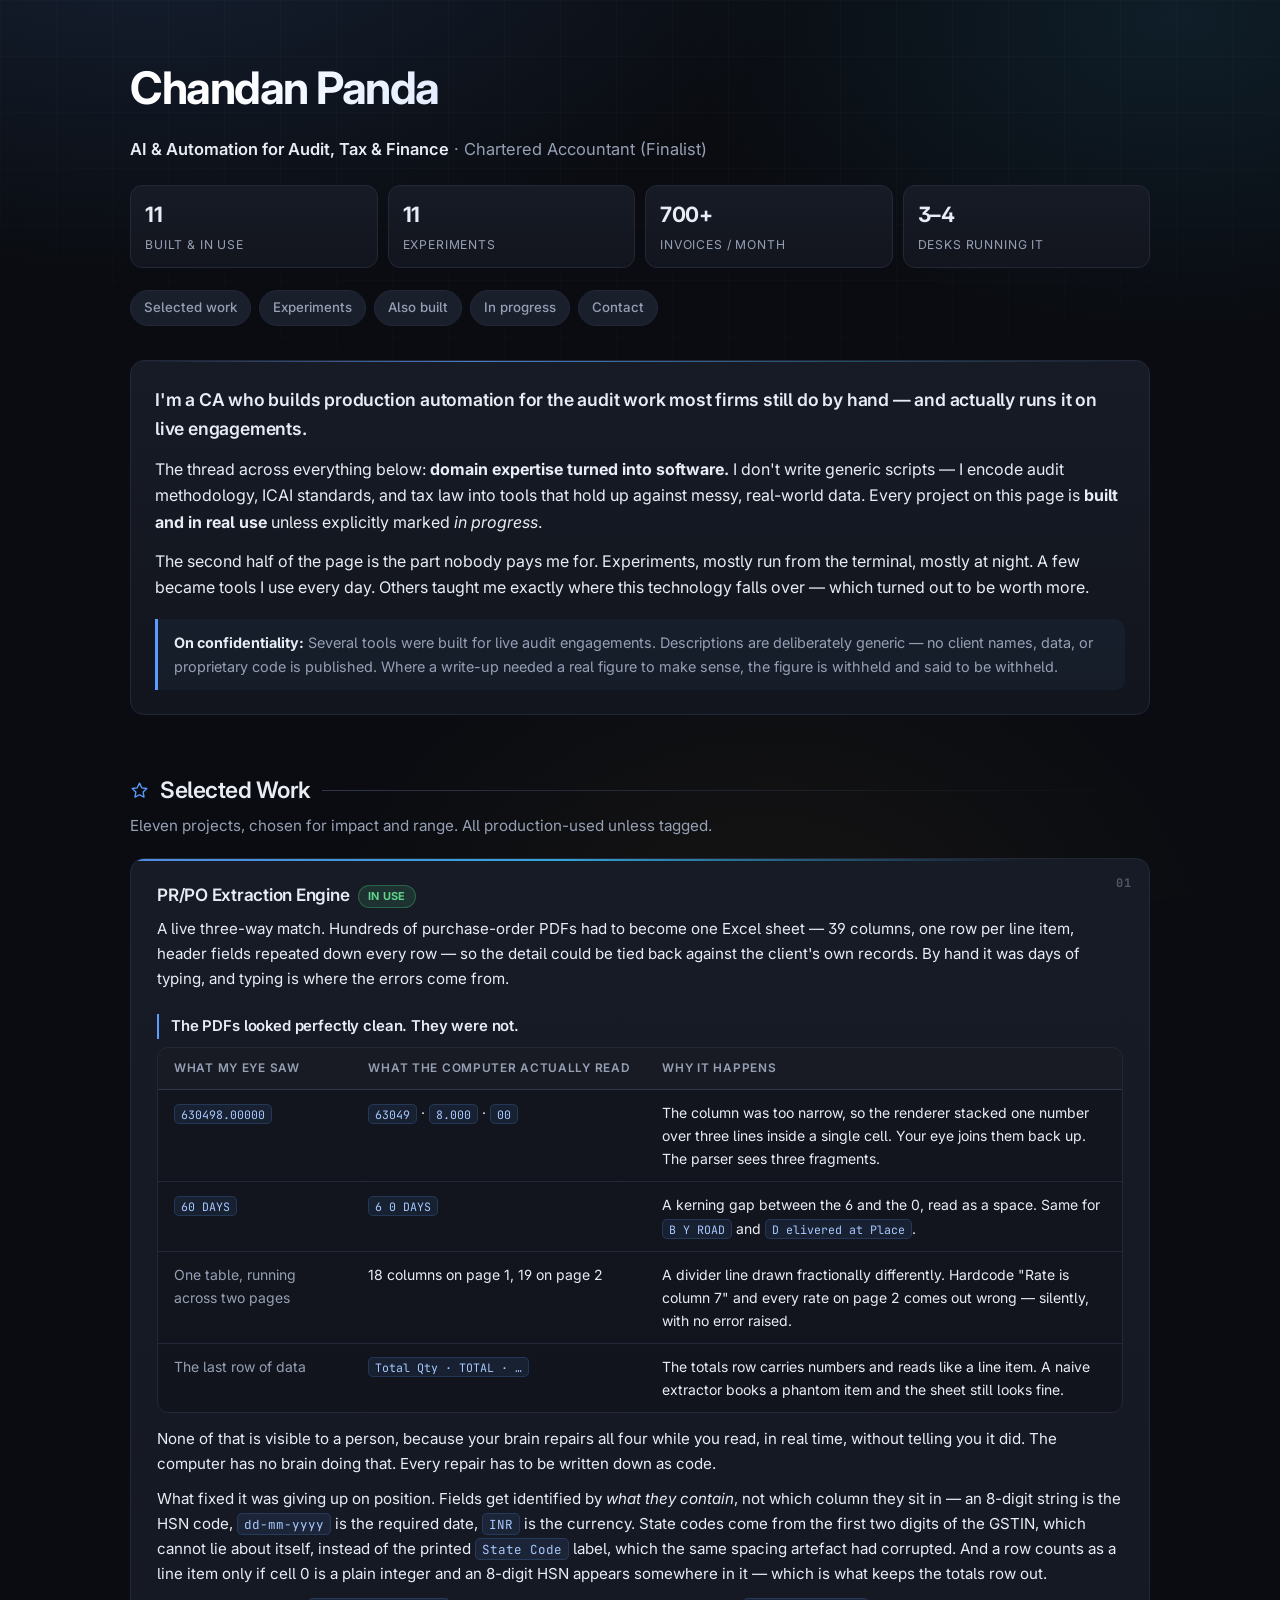
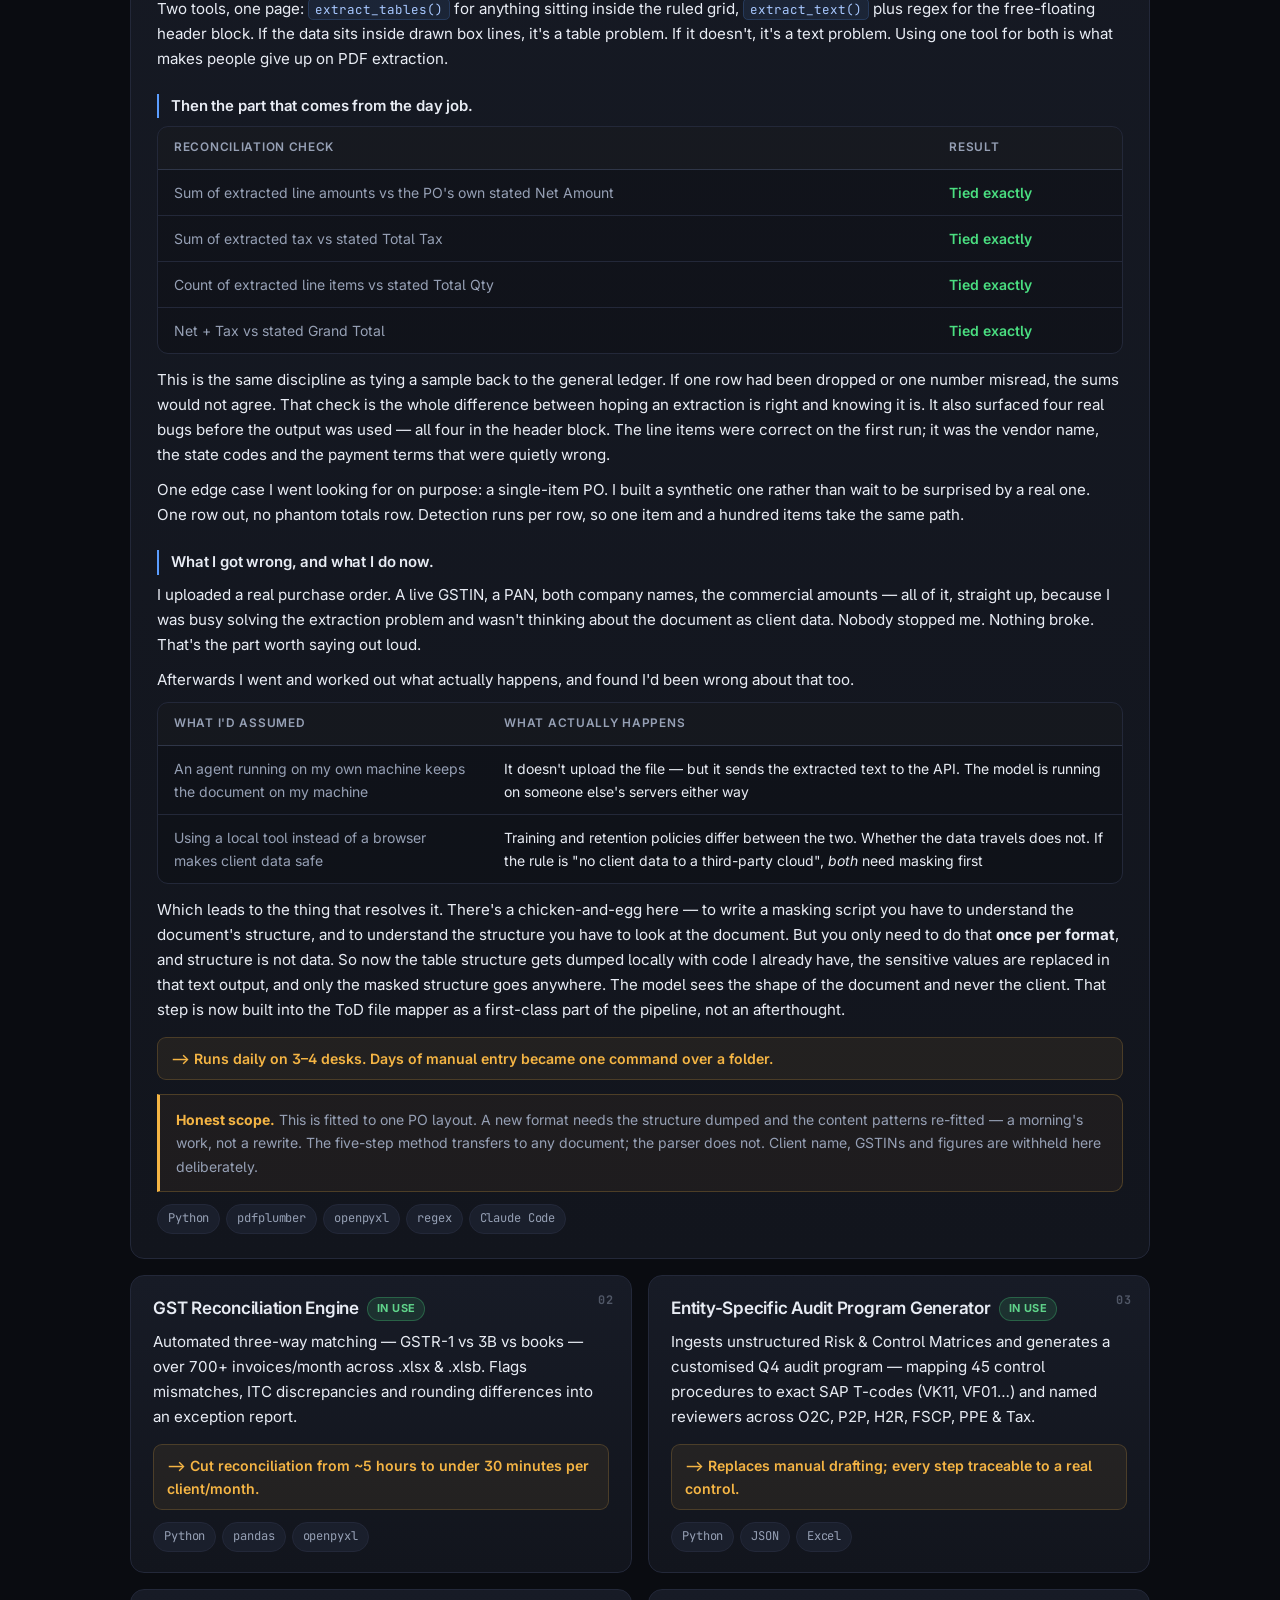
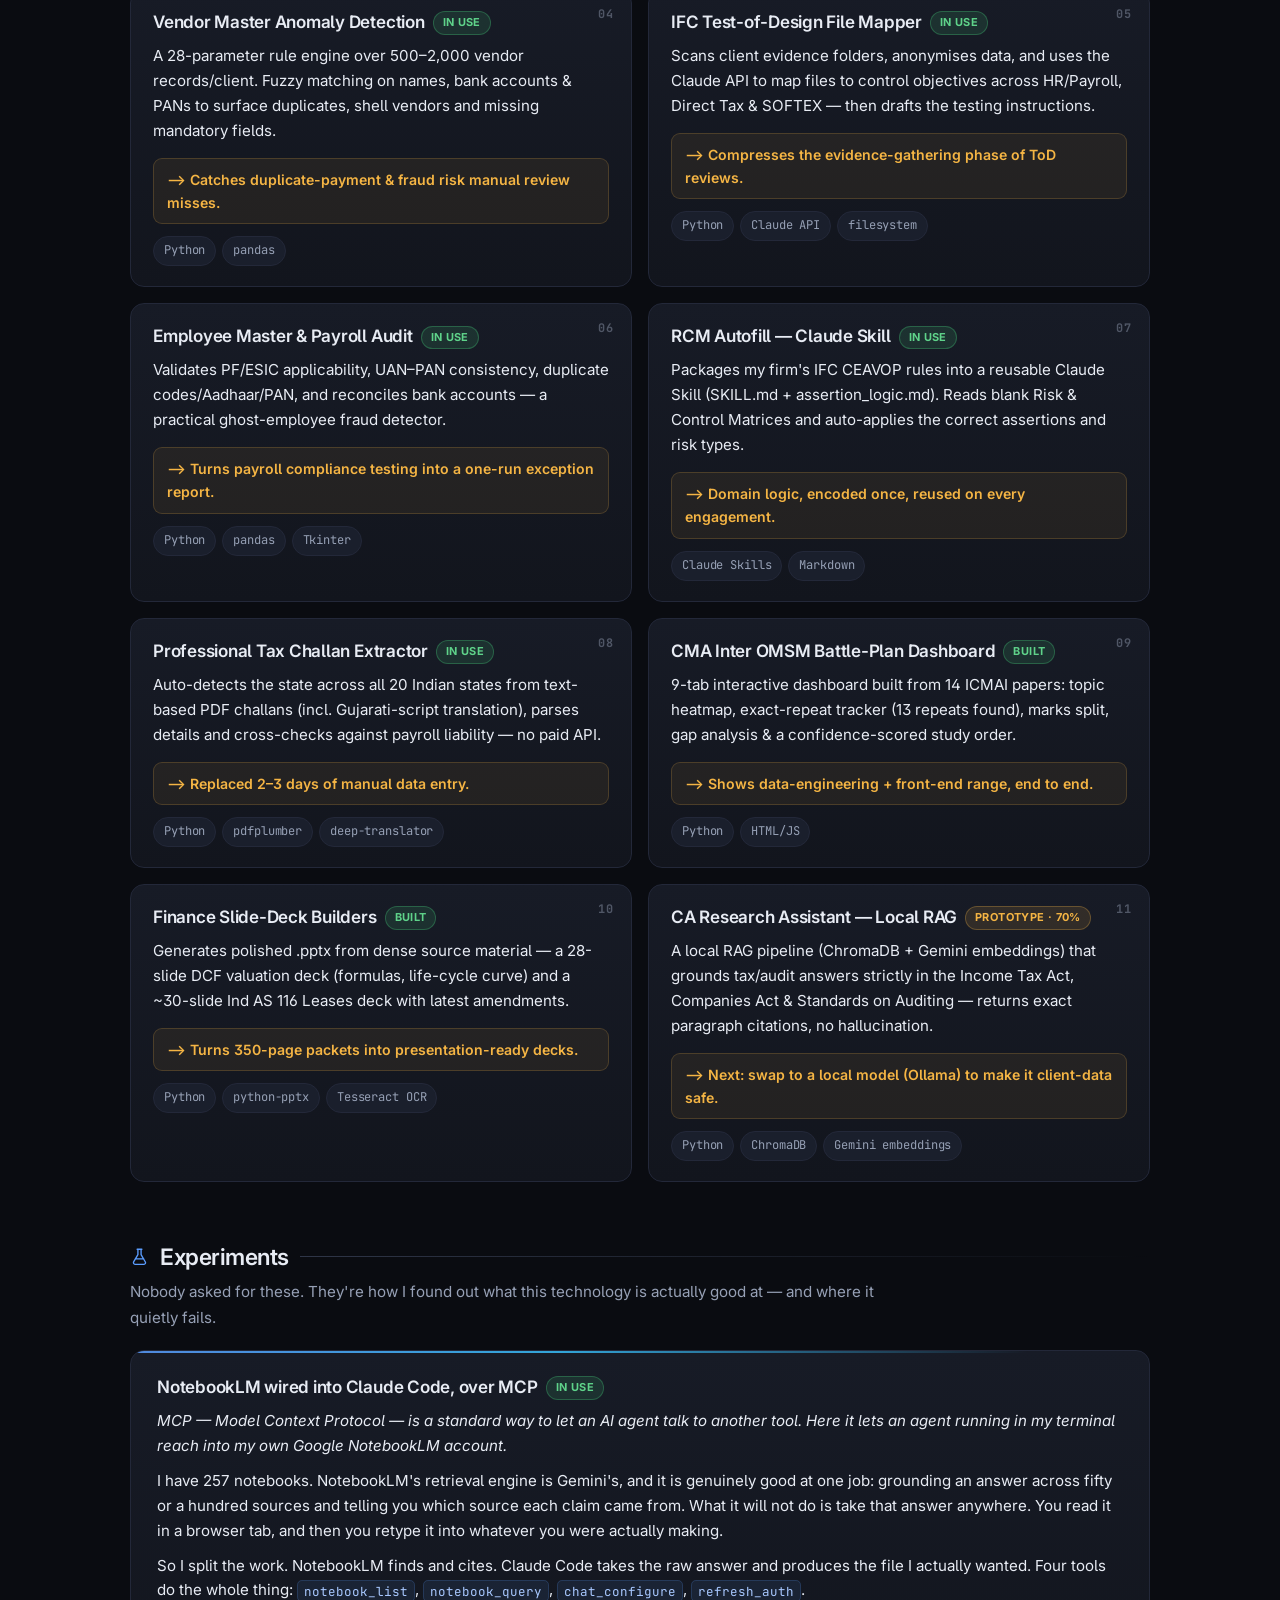
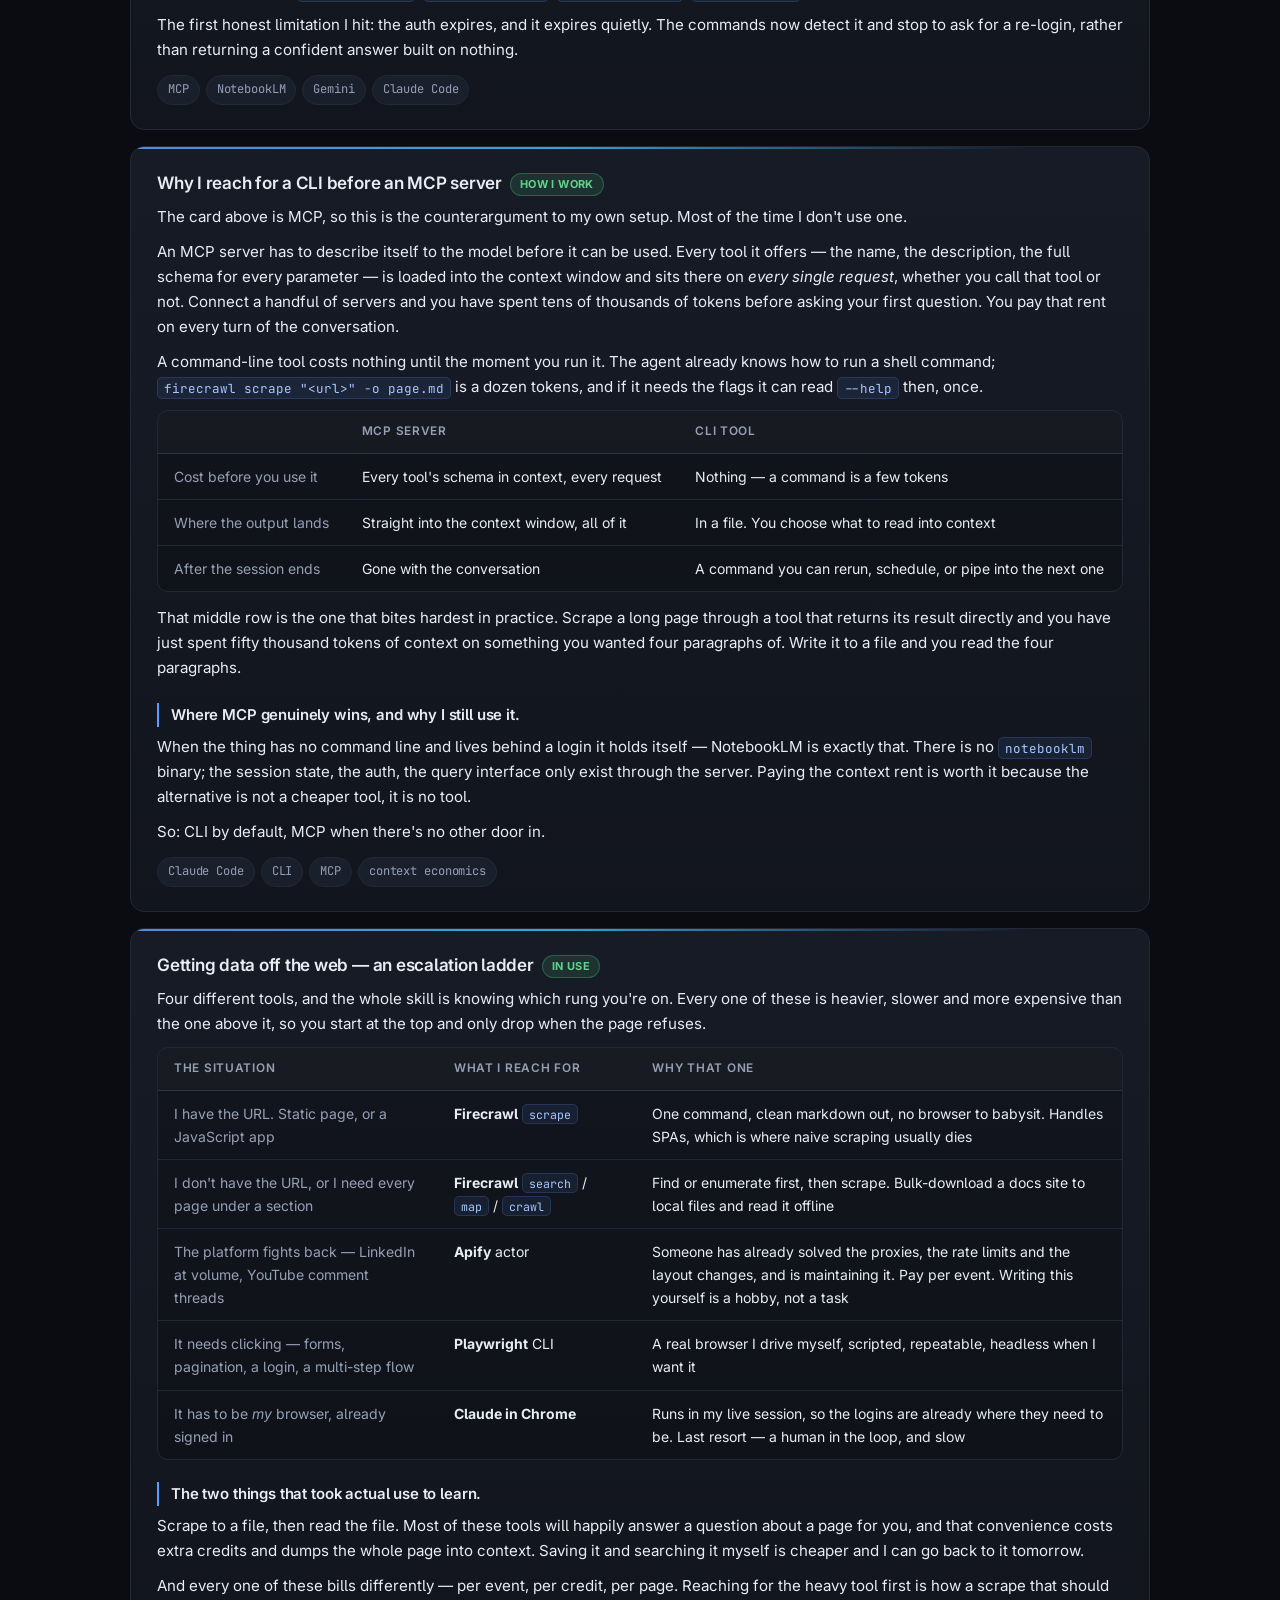
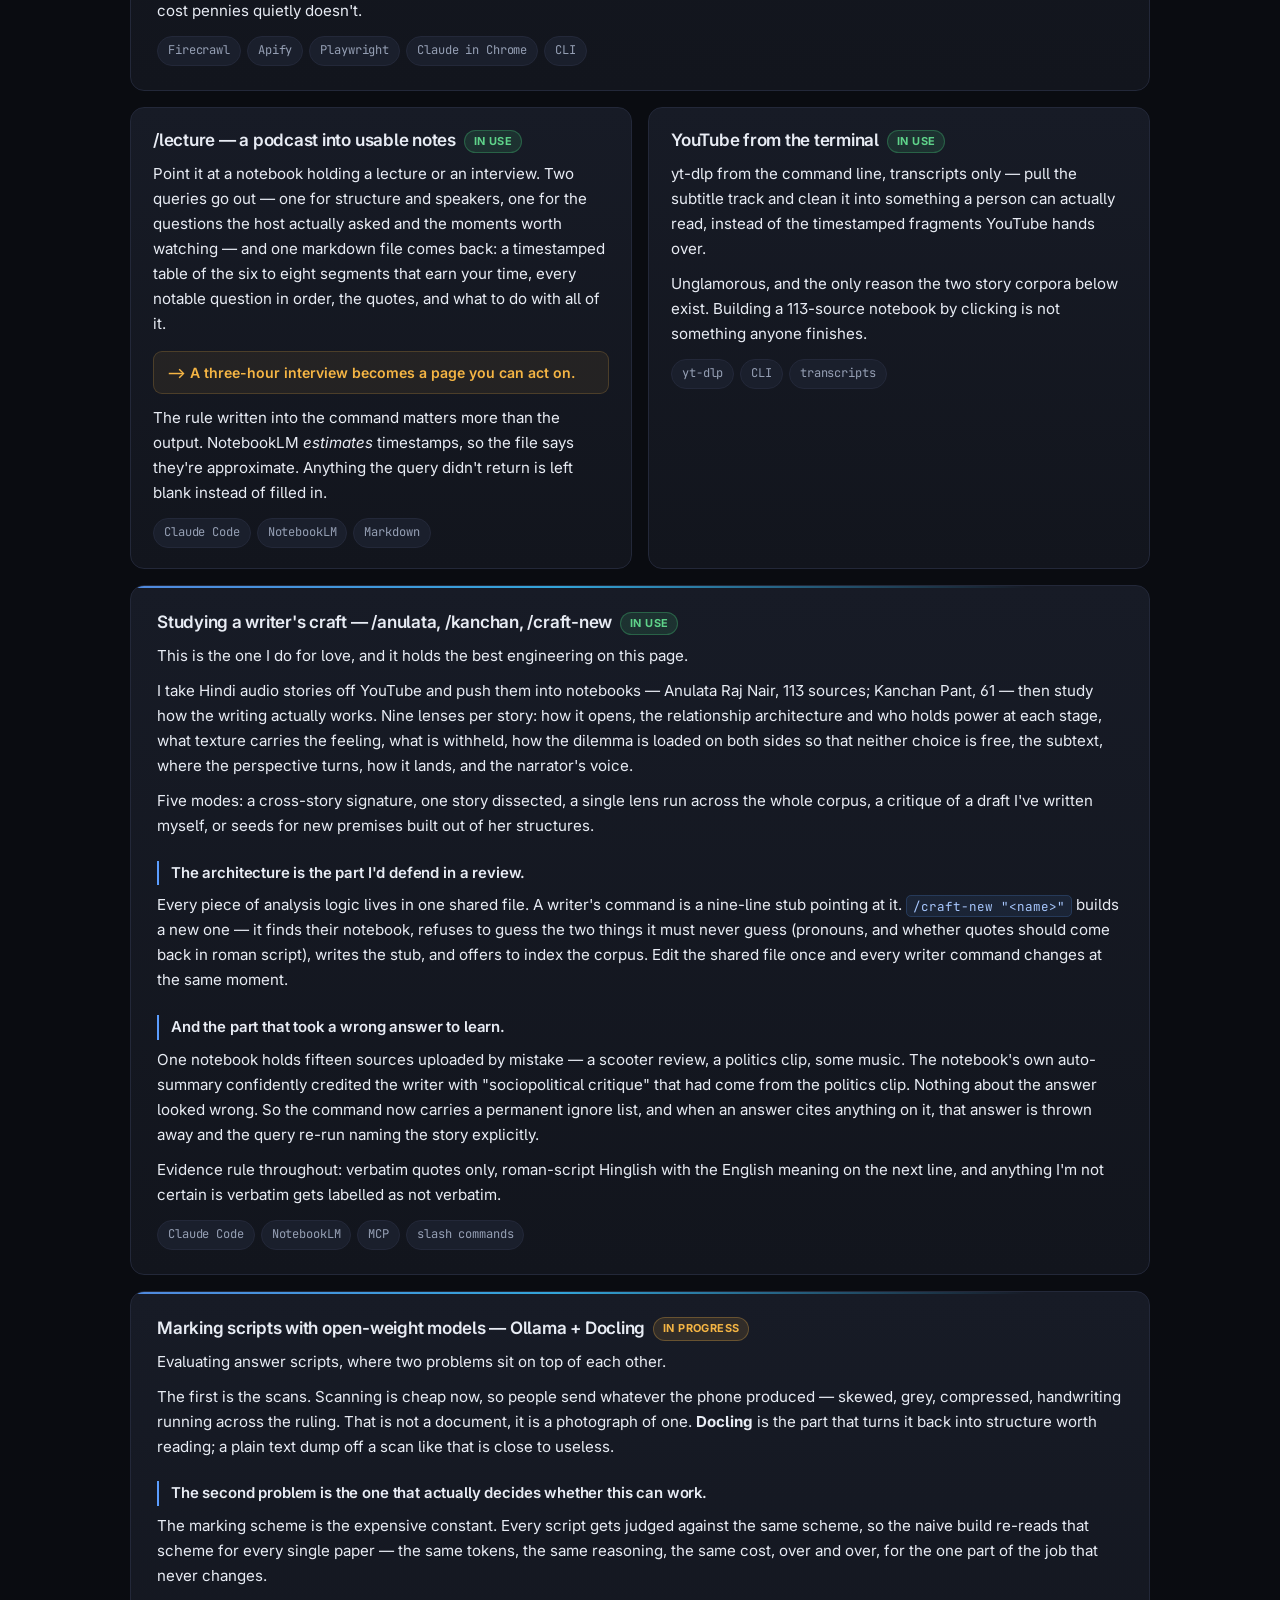
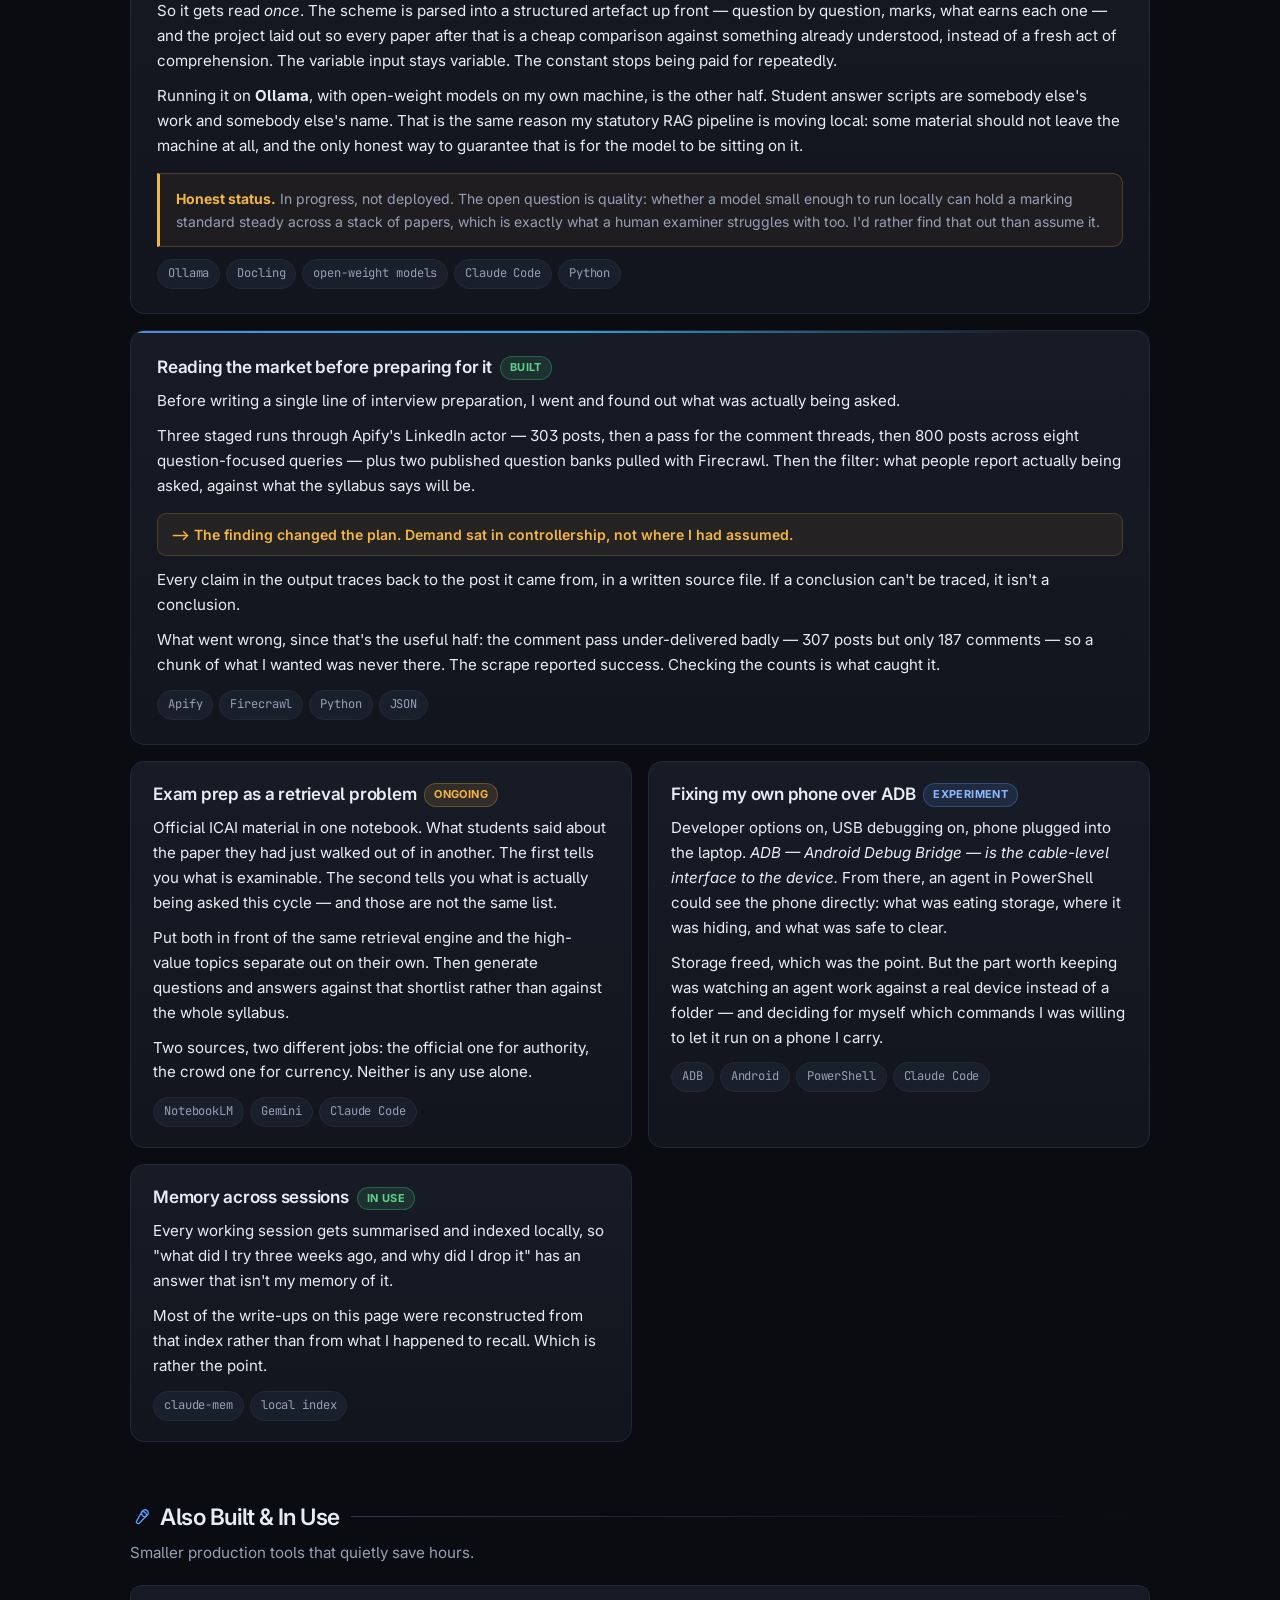
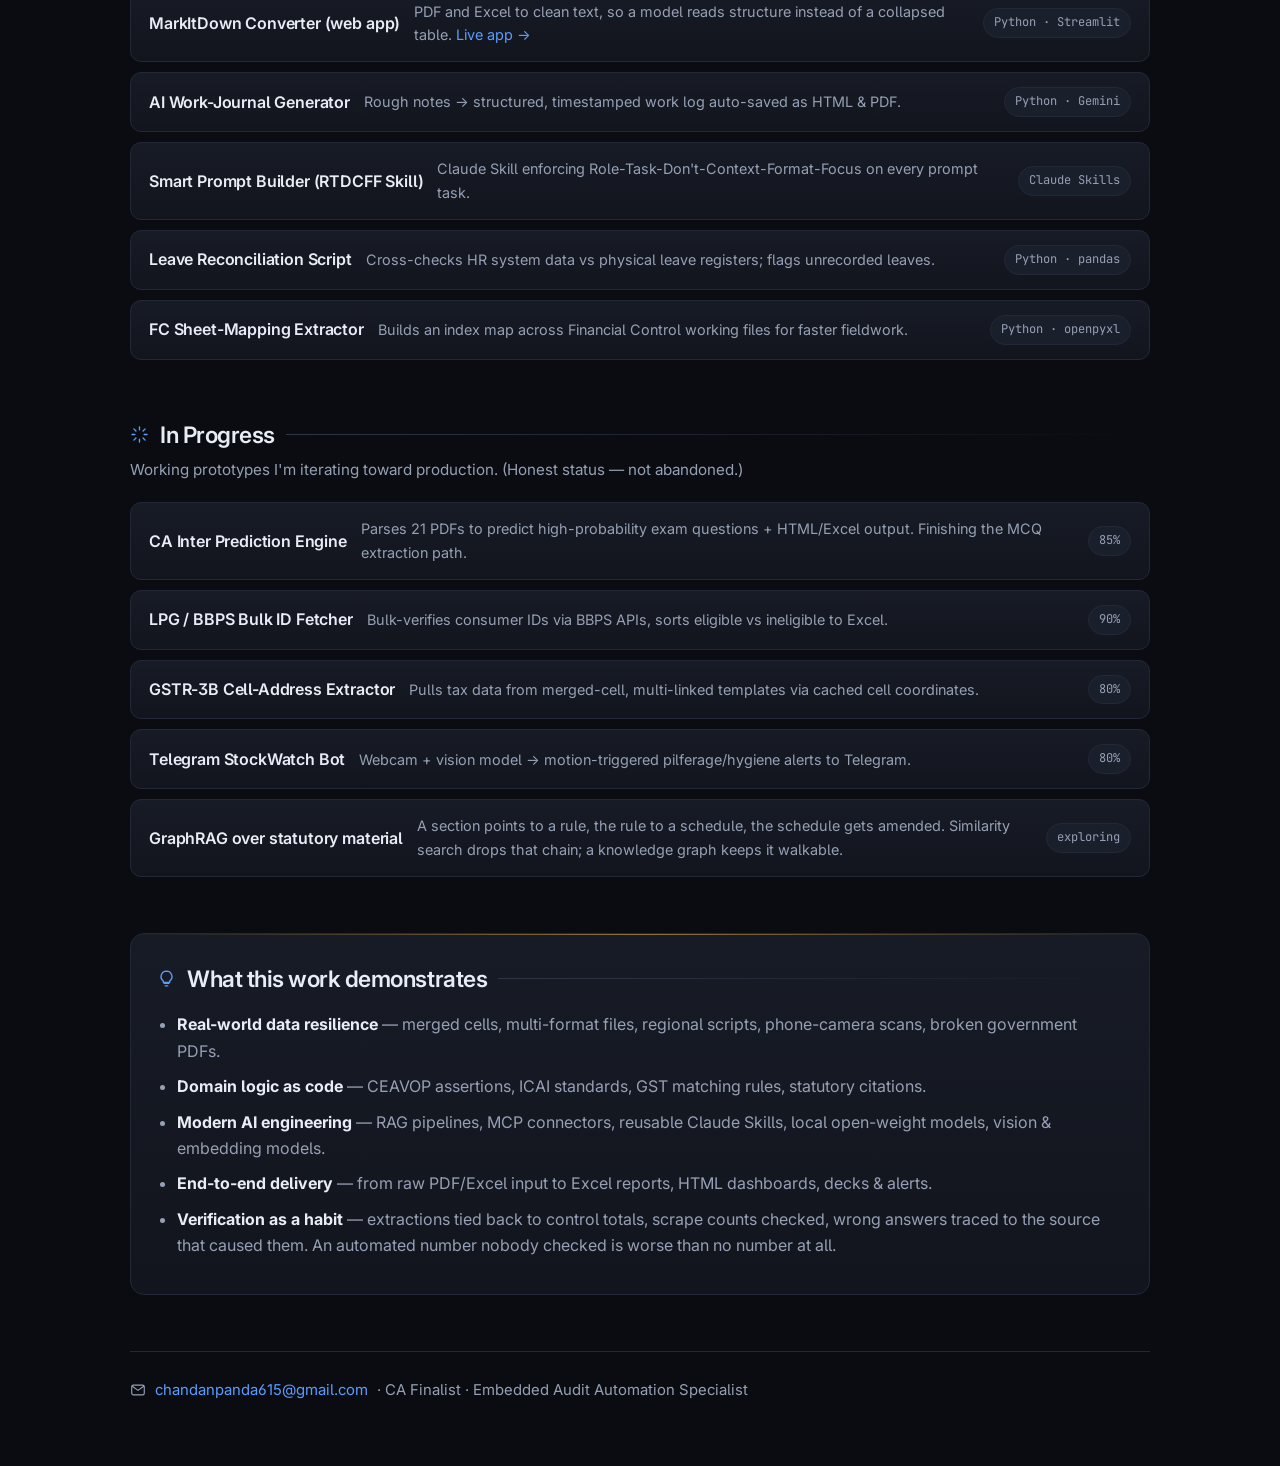
==== commit 2a4099c1: "Redesign: layered background, Inter/JetBrains Mono, SVG section icons Visual layer only, content unc" ====
--- a/index.html
+++ b/index.html
@@ -4,78 +4,262 @@
 <meta charset="UTF-8">
 <meta name="viewport" content="width=device-width, initial-scale=1.0">
 <title>Chandan Panda — AI &amp; Automation for Audit, Tax &amp; Finance</title>
+<link rel="preconnect" href="https://fonts.googleapis.com">
+<link rel="preconnect" href="https://fonts.gstatic.com" crossorigin>
+<link href="https://fonts.googleapis.com/css2?family=Inter:wght@400;500;600;700&family=JetBrains+Mono:wght@400;500&display=swap" rel="stylesheet">
 <style>
   :root{
-    --bg:#0f1115; --panel:#161922; --line:#262b38; --text:#e6e9ef;
-    --muted:#9aa3b2; --accent:#5b9dff; --chip:#1e2433; --gold:#f0b429;
+    --bg:#0a0c11;
+    --surface:#12151d;
+    --surface-2:#171b26;
+    --line:#232839;
+    --line-2:#2f3648;
+    --text:#e8ecf4;
+    --muted:#96a0b5;
+    --accent:#5b9dff;
+    --accent-2:#38bdf8;
+    --gold:#f5b544;
+    --green:#4ade80;
+    --chip:#1a1f2c;
+    --r:14px;
+    --sp:20px;
   }
   *{box-sizing:border-box}
-  body{margin:0;background:var(--bg);color:var(--text);
-    font:16px/1.6 -apple-system,BlinkMacSystemFont,"Segoe UI",Roboto,Helvetica,Arial,sans-serif}
+  html{scroll-behavior:smooth;-webkit-text-size-adjust:100%}
+
+  body{
+    margin:0;color:var(--text);
+    font:16px/1.65 Inter,-apple-system,BlinkMacSystemFont,"Segoe UI",Roboto,Helvetica,Arial,sans-serif;
+    font-feature-settings:"cv05","ss01";
+    background:
+      radial-gradient(1100px 620px at 12% -12%, rgba(91,157,255,.15), transparent 62%),
+      radial-gradient(820px 520px at 92% 2%,  rgba(56,189,248,.10), transparent 60%),
+      radial-gradient(760px 620px at 60% 108%, rgba(245,181,68,.055), transparent 60%),
+      var(--bg);
+    background-attachment:fixed;
+  }
+  /* faint engineering grid, sits behind everything */
+  body::before{
+    content:"";position:fixed;inset:0;pointer-events:none;z-index:0;
+    background-image:
+      linear-gradient(rgba(255,255,255,.021) 1px, transparent 1px),
+      linear-gradient(90deg, rgba(255,255,255,.021) 1px, transparent 1px);
+    background-size:56px 56px;
+    mask-image:radial-gradient(ellipse 90% 60% at 50% 0%, #000 40%, transparent 100%);
+    -webkit-mask-image:radial-gradient(ellipse 90% 60% at 50% 0%, #000 40%, transparent 100%);
+  }
+  .wrap{max-width:1060px;margin:0 auto;padding:44px 20px 64px;position:relative;z-index:1}
+
   a{color:var(--accent);text-decoration:none}
-  a:hover{text-decoration:underline}
-  .wrap{max-width:1000px;margin:0 auto;padding:48px 20px}
-  header h1{font-size:2.2rem;margin:0 0 8px;letter-spacing:-.02em}
-  header .tag{color:var(--muted);font-size:1.05rem}
-  .intro{margin:28px 0;padding:22px;background:var(--panel);
-    border:1px solid var(--line);border-radius:14px}
-  .intro p{margin:0 0 12px}.intro p:last-child{margin:0}
-  .lead{font-weight:600;font-size:1.08rem}
-  .note{font-size:.9rem;color:var(--muted);border-left:3px solid var(--accent);
-    padding:10px 14px;background:#12161f;border-radius:0 8px 8px 0;margin-top:16px}
-  h2{margin:48px 0 6px;font-size:1.4rem;letter-spacing:-.01em}
-  .sub{color:var(--muted);margin:0 0 18px;font-size:.95rem}
-  .grid{display:grid;gap:14px}
-  .card{background:var(--panel);border:1px solid var(--line);border-radius:12px;
-    padding:18px 20px;transition:border-color .15s,transform .15s;position:relative}
-  .card:hover{border-color:var(--accent);transform:translateY(-2px)}
-  .card .num{position:absolute;top:14px;right:16px;font-size:.8rem;color:var(--muted);
-    font-weight:700;opacity:.5}
-  .card h3{margin:0 0 6px;font-size:1.05rem;padding-right:28px}
-  .card p{margin:0 0 8px;font-size:.94rem}
-  .card .impact{color:var(--gold);font-size:.88rem;font-weight:600;margin:0 0 10px}
-  .stack{display:flex;flex-wrap:wrap;gap:6px}
-  .stack span{background:var(--chip);color:var(--muted);font-size:.78rem;
-    padding:3px 9px;border-radius:999px;border:1px solid var(--line)}
-  .badge{display:inline-block;font-size:.72rem;font-weight:700;padding:2px 8px;
-    border-radius:999px;margin-left:6px;vertical-align:middle}
-  .b-live{background:#10331f;color:#5fd38a;border:1px solid #1d5b38}
-  .b-wip{background:#3a2f10;color:#f0b429;border:1px solid #5b491d}
-  .b-exp{background:#161f38;color:#7fb0ff;border:1px solid #2a3c66}
+  a:hover{color:var(--accent-2);text-decoration:underline;text-underline-offset:3px}
+  :focus-visible{outline:2px solid var(--accent);outline-offset:3px;border-radius:6px}
+
+  /* ---------- masthead ---------- */
+  header{padding:8px 0 4px}
+  header h1{
+    font-size:clamp(2.1rem,5vw,2.8rem);margin:0 0 10px;letter-spacing:-.033em;font-weight:700;
+    background:linear-gradient(102deg,#fff 8%,#cfe0ff 48%,#8fbaff 100%);
+    -webkit-background-clip:text;background-clip:text;color:transparent;
+  }
+  header .tag{color:var(--muted);font-size:1.03rem;max-width:62ch}
+  header .tag b{color:var(--text);font-weight:600}
+
+  .stats{display:flex;flex-wrap:wrap;gap:10px;margin:22px 0 0}
+  .stat{
+    flex:1 1 128px;padding:12px 14px;border-radius:12px;
+    background:linear-gradient(180deg,var(--surface-2),var(--surface));
+    border:1px solid var(--line);
+  }
+  .stat .n{display:block;font-size:1.32rem;font-weight:700;letter-spacing:-.02em;color:var(--text)}
+  .stat .l{display:block;font-size:.76rem;color:var(--muted);text-transform:uppercase;letter-spacing:.07em;margin-top:2px}
+
+  nav.jump{display:flex;flex-wrap:wrap;gap:8px;margin:22px 0 0}
+  nav.jump a{
+    font-size:.83rem;font-weight:500;color:var(--muted);
+    padding:6px 13px;border-radius:999px;border:1px solid var(--line);
+    background:var(--chip);transition:color .2s,border-color .2s,background .2s;
+  }
+  nav.jump a:hover{color:var(--text);border-color:var(--line-2);background:var(--surface-2);text-decoration:none}
+
+  /* ---------- intro ---------- */
+  .intro{
+    margin:30px 0 0;padding:24px;border-radius:var(--r);
+    background:linear-gradient(180deg,var(--surface-2),var(--surface));
+    border:1px solid var(--line);position:relative;overflow:hidden;
+  }
+  .intro::before{
+    content:"";position:absolute;inset:0 0 auto;height:1px;
+    background:linear-gradient(90deg,transparent,rgba(91,157,255,.75),rgba(56,189,248,.35),transparent);
+  }
+  .intro p{margin:0 0 13px}.intro p:last-child{margin:0}
+  .lead{font-weight:600;font-size:1.1rem;letter-spacing:-.011em}
+  .note{
+    font-size:.9rem;color:var(--muted);border-left:3px solid var(--accent);
+    padding:12px 16px;background:rgba(91,157,255,.055);
+    border-radius:0 10px 10px 0;margin-top:18px;
+  }
+  .note strong{color:var(--text)}
+
+  /* ---------- section headers ---------- */
+  .sechead{display:flex;align-items:center;gap:11px;margin:56px 0 4px}
+  .sechead svg{width:19px;height:19px;flex:none;stroke:var(--accent);fill:none;
+    stroke-width:1.7;stroke-linecap:round;stroke-linejoin:round}
+  h2{margin:0;font-size:1.42rem;letter-spacing:-.021em;font-weight:600}
+  .sechead .rule{flex:1;height:1px;background:linear-gradient(90deg,var(--line-2),transparent)}
+  .sub{color:var(--muted);margin:0 0 20px;font-size:.95rem;max-width:76ch}
+
+  /* ---------- cards ---------- */
+  .grid{display:grid;gap:16px}
+  .card{
+    background:linear-gradient(180deg,var(--surface-2),var(--surface));
+    border:1px solid var(--line);border-radius:var(--r);
+    padding:20px 22px;position:relative;overflow:hidden;
+    transition:border-color .22s ease,transform .22s ease,box-shadow .22s ease;
+  }
+  .card:hover{
+    border-color:rgba(91,157,255,.5);transform:translateY(-3px);
+    box-shadow:0 14px 34px -18px rgba(0,0,0,.85),0 0 0 1px rgba(91,157,255,.09);
+  }
+  .card .num{
+    position:absolute;top:15px;right:18px;font-size:.74rem;color:var(--muted);
+    font-weight:700;opacity:.45;font-family:"JetBrains Mono",ui-monospace,monospace;letter-spacing:.04em;
+  }
+  .card h3{margin:0 0 9px;font-size:1.07rem;padding-right:34px;letter-spacing:-.014em;font-weight:600;line-height:1.42}
+  .card p{margin:0 0 10px;font-size:.945rem}
+  .card .impact{
+    color:var(--gold);font-size:.88rem;font-weight:600;margin:14px 0 12px;
+    padding:9px 13px;background:rgba(245,181,68,.07);
+    border:1px solid rgba(245,181,68,.19);border-radius:9px;
+  }
+  .stack{display:flex;flex-wrap:wrap;gap:6px;margin-top:12px}
+  .stack span{
+    background:var(--chip);color:var(--muted);font-size:.755rem;
+    padding:4px 10px;border-radius:999px;border:1px solid var(--line);
+    font-family:"JetBrains Mono",ui-monospace,monospace;letter-spacing:-.01em;
+  }
+  .badge{
+    display:inline-block;font-size:.685rem;font-weight:700;padding:3px 9px;
+    border-radius:999px;margin-left:8px;vertical-align:middle;
+    letter-spacing:.035em;text-transform:uppercase;white-space:nowrap;
+  }
+  .b-live{background:rgba(74,222,128,.12);color:#5fd38a;border:1px solid rgba(74,222,128,.28)}
+  .b-wip{background:rgba(245,181,68,.12);color:var(--gold);border:1px solid rgba(245,181,68,.28)}
+  .b-exp{background:rgba(91,157,255,.13);color:#8dbaff;border:1px solid rgba(91,157,255,.3)}
+
+  /* featured long-form cards */
+  .card.wide{grid-column:1/-1;padding:24px 26px}
+  .card.wide::before{
+    content:"";position:absolute;inset:0 0 auto;height:2px;
+    background:linear-gradient(90deg,var(--accent),var(--accent-2) 42%,transparent 88%);
+    opacity:.85;
+  }
+  .card p.cap{
+    margin:22px 0 8px;font-weight:600;font-size:.935rem;color:var(--text);
+    letter-spacing:-.01em;padding-left:12px;border-left:2px solid var(--accent);
+  }
+
+  /* ---------- tables ---------- */
+  .tw{overflow-x:auto;margin:0 0 14px;border:1px solid var(--line);border-radius:11px;background:rgba(0,0,0,.2)}
+  table.log{width:100%;border-collapse:collapse;font-size:.875rem;min-width:540px}
+  table.log th{
+    text-align:left;color:var(--muted);font-weight:600;font-size:.74rem;
+    text-transform:uppercase;letter-spacing:.06em;
+    padding:11px 16px;border-bottom:1px solid var(--line-2);
+    background:rgba(255,255,255,.022);white-space:nowrap;
+  }
+  table.log td{padding:11px 16px;border-bottom:1px solid var(--line);vertical-align:top;color:var(--text)}
+  table.log tr:last-child td{border-bottom:none}
+  table.log tbody tr,table.log tr{transition:background .16s ease}
+  table.log tr:hover td{background:rgba(91,157,255,.045)}
+  table.log td.ok{color:var(--green);white-space:nowrap;font-weight:600}
+  table.log td:first-child{color:var(--muted)}
+  table.log td strong{color:var(--text)}
+
+  code{
+    background:rgba(91,157,255,.09);border:1px solid rgba(91,157,255,.18);
+    border-radius:5px;padding:1.5px 6px;font-size:.83em;color:#a8c8ff;
+    font-family:"JetBrains Mono",ui-monospace,SFMono-Regular,Menlo,monospace;white-space:nowrap;
+  }
+  .scope{
+    font-size:.875rem;color:var(--muted);border:1px solid rgba(245,181,68,.22);
+    border-left:3px solid var(--gold);
+    padding:13px 16px;background:rgba(245,181,68,.05);
+    border-radius:0 10px 10px 0;margin:14px 0 12px;
+  }
+  .scope strong{color:var(--gold)}
+
+  /* ---------- mini rows ---------- */
   .mini{display:grid;gap:10px;grid-template-columns:1fr}
-  .mini .row{background:var(--panel);border:1px solid var(--line);border-radius:10px;
-    padding:12px 16px;display:flex;justify-content:space-between;gap:12px;align-items:center;flex-wrap:wrap}
-  .mini .row b{font-weight:600}.mini .row .d{color:var(--muted);font-size:.9rem;flex:1;min-width:200px}
-  .mini .row .t{color:var(--muted);font-size:.8rem}
-  .demo{margin-top:48px;padding:24px;background:var(--panel);
-    border:1px solid var(--line);border-radius:14px}
-  .demo ul{margin:8px 0 0;padding-left:20px;color:var(--muted)}
-  footer{margin:48px 0 0;padding-top:24px;border-top:1px solid var(--line);
-    color:var(--muted);font-size:.95rem}
-
-  /* long-form story cards, with evidence tables */
-  .card.wide{grid-column:1/-1}
-  .card p.cap{margin:16px 0 6px;font-weight:600;font-size:.92rem;color:var(--text)}
-  .tw{overflow-x:auto;margin:0 0 12px}
-  table.log{width:100%;border-collapse:collapse;font-size:.87rem;min-width:520px}
-  table.log th{text-align:left;color:var(--muted);font-weight:600;
-    padding:7px 14px 7px 0;border-bottom:1px solid var(--line);white-space:nowrap}
-  table.log td{padding:8px 14px 8px 0;border-bottom:1px solid var(--line);
-    vertical-align:top;color:var(--text)}
-  table.log tr:last-child td{border-bottom:none}
-  table.log td.ok{color:#5fd38a;white-space:nowrap;font-weight:600}
-  code{background:#12161f;border:1px solid var(--line);border-radius:4px;
-    padding:1px 5px;font-size:.85em;color:#c9d4e6;white-space:nowrap}
-  .scope{font-size:.87rem;color:var(--muted);border-left:2px solid var(--gold);
-    padding:10px 14px;background:#12161f;border-radius:0 8px 8px 0;margin:0 0 12px}
-  @media(min-width:640px){.grid{grid-template-columns:1fr 1fr}}
+  .mini .row{
+    background:linear-gradient(180deg,var(--surface-2),var(--surface));
+    border:1px solid var(--line);border-radius:11px;
+    padding:14px 18px;display:flex;justify-content:space-between;gap:14px;
+    align-items:center;flex-wrap:wrap;transition:border-color .2s ease,transform .2s ease;
+  }
+  .mini .row:hover{border-color:var(--line-2);transform:translateX(3px)}
+  .mini .row b{font-weight:600;letter-spacing:-.01em}
+  .mini .row .d{color:var(--muted);font-size:.9rem;flex:1;min-width:220px}
+  .mini .row .t{
+    color:var(--muted);font-size:.755rem;font-family:"JetBrains Mono",ui-monospace,monospace;
+    background:var(--chip);border:1px solid var(--line);padding:4px 10px;border-radius:999px;white-space:nowrap;
+  }
+
+  /* ---------- closing ---------- */
+  .demo{
+    margin-top:56px;padding:26px;border-radius:var(--r);
+    background:linear-gradient(180deg,var(--surface-2),var(--surface));
+    border:1px solid var(--line);position:relative;overflow:hidden;
+  }
+  .demo::before{
+    content:"";position:absolute;inset:0 0 auto;height:1px;
+    background:linear-gradient(90deg,transparent,rgba(245,181,68,.55),transparent);
+  }
+  .demo .sechead{margin-top:0}
+  .demo ul{margin:14px 0 0;padding-left:20px;color:var(--muted)}
+  .demo li{margin-bottom:9px}
+  .demo li strong{color:var(--text)}
+
+  footer{
+    margin:56px 0 0;padding-top:26px;border-top:1px solid var(--line);
+    color:var(--muted);font-size:.93rem;display:flex;align-items:center;gap:9px;flex-wrap:wrap;
+  }
+  footer svg{width:16px;height:16px;stroke:var(--muted);fill:none;stroke-width:1.7;
+    stroke-linecap:round;stroke-linejoin:round;flex:none}
+
+  @media(min-width:700px){.grid{grid-template-columns:1fr 1fr}}
+  @media(max-width:560px){
+    .wrap{padding:32px 15px 48px}
+    .card{padding:17px 17px}
+    .card.wide{padding:19px 17px}
+    .stat{flex:1 1 44%}
+  }
+  @media(prefers-reduced-motion:reduce){
+    html{scroll-behavior:auto}
+    *,*::before,*::after{transition-duration:.01ms!important;animation-duration:.01ms!important}
+    .card:hover,.mini .row:hover{transform:none}
+  }
 </style>
 </head>
 <body>
 <div class="wrap">
   <header>
     <h1>Chandan Panda</h1>
-    <div class="tag">AI &amp; Automation for Audit, Tax &amp; Finance · Chartered Accountant (Finalist)</div>
+    <div class="tag"><b>AI &amp; Automation for Audit, Tax &amp; Finance</b> · Chartered Accountant (Finalist)</div>
+
+    <div class="stats">
+      <div class="stat"><span class="n">11</span><span class="l">Built &amp; in use</span></div>
+      <div class="stat"><span class="n">11</span><span class="l">Experiments</span></div>
+      <div class="stat"><span class="n">700+</span><span class="l">Invoices / month</span></div>
+      <div class="stat"><span class="n">3–4</span><span class="l">Desks running it</span></div>
+    </div>
+
+    <nav class="jump" aria-label="Sections">
+      <a href="#work">Selected work</a>
+      <a href="#experiments">Experiments</a>
+      <a href="#also">Also built</a>
+      <a href="#progress">In progress</a>
+      <a href="mailto:chandanpanda615@gmail.com">Contact</a>
+    </nav>
   </header>
 
   <section class="intro">
@@ -85,7 +269,10 @@
     <div class="note"><strong>On confidentiality:</strong> Several tools were built for live audit engagements. Descriptions are deliberately generic — no client names, data, or proprietary code is published. Where a write-up needed a real figure to make sense, the figure is withheld and said to be withheld.</div>
   </section>
 
-  <h2>⭐ Selected Work</h2>
+  <div class="sechead" id="work">
+    <svg viewBox="0 0 24 24" aria-hidden="true"><path d="M12 2.7l2.85 5.9 6.4.92-4.63 4.5 1.1 6.38L12 17.4l-5.72 3l1.1-6.38-4.63-4.5 6.4-.92z"/></svg>
+    <h2>Selected Work</h2><span class="rule"></span>
+  </div>
   <p class="sub">Eleven projects, chosen for impact and range. All production-used unless tagged.</p>
   <div class="grid">
 
@@ -236,7 +423,10 @@
 
   </div>
 
-  <h2>🔬 Experiments</h2>
+  <div class="sechead" id="experiments">
+    <svg viewBox="0 0 24 24" aria-hidden="true"><path d="M9 2.8h6M10 2.8v6.9L4.6 18.9a2 2 0 0 0 1.7 3h11.4a2 2 0 0 0 1.7-3L14 9.7V2.8M6.6 15h10.8"/></svg>
+    <h2>Experiments</h2><span class="rule"></span>
+  </div>
   <p class="sub">Nobody asked for these. They're how I found out what this technology is actually good at — and where it quietly fails.</p>
   <div class="grid">
 
@@ -394,7 +584,10 @@
 
   </div>
 
-  <h2>🛠️ Also Built &amp; In Use</h2>
+  <div class="sechead" id="also">
+    <svg viewBox="0 0 24 24" aria-hidden="true"><path d="M14.8 6.3a4.2 4.2 0 0 0 5.5 5.5l-8.6 8.6a2.2 2.2 0 0 1-3.1-3.1z"/><path d="M20.3 11.8a4.2 4.2 0 0 0-5.5-5.5l2.4-2.4a4.2 4.2 0 0 1 5.5 5.5z"/></svg>
+    <h2>Also Built &amp; In Use</h2><span class="rule"></span>
+  </div>
   <p class="sub">Smaller production tools that quietly save hours.</p>
   <div class="mini">
     <div class="row"><b>MarkItDown Converter (web app)</b><span class="d">PDF and Excel to clean text, so a model reads structure instead of a collapsed table. <a href="https://markitdown-converter-chandan.streamlit.app/">Live app →</a></span><span class="t">Python · Streamlit</span></div>
@@ -404,7 +597,10 @@
     <div class="row"><b>FC Sheet-Mapping Extractor</b><span class="d">Builds an index map across Financial Control working files for faster fieldwork.</span><span class="t">Python · openpyxl</span></div>
   </div>
 
-  <h2>🚧 In Progress</h2>
+  <div class="sechead" id="progress">
+    <svg viewBox="0 0 24 24" aria-hidden="true"><path d="M12 2.5v3.6M12 17.9v3.6M4.9 4.9l2.6 2.6M16.5 16.5l2.6 2.6M2.5 12h3.6M17.9 12h3.6M4.9 19.1l2.6-2.6M16.5 7.5l2.6-2.6"/></svg>
+    <h2>In Progress</h2><span class="rule"></span>
+  </div>
   <p class="sub">Working prototypes I'm iterating toward production. (Honest status — not abandoned.)</p>
   <div class="mini">
     <div class="row"><b>CA Inter Prediction Engine</b><span class="d">Parses 21 PDFs to predict high-probability exam questions + HTML/Excel output. Finishing the MCQ extraction path.</span><span class="t">85%</span></div>
@@ -415,7 +611,10 @@
   </div>
 
   <section class="demo">
-    <h2 style="margin-top:0">💡 What this work demonstrates</h2>
+    <div class="sechead">
+      <svg viewBox="0 0 24 24" aria-hidden="true"><path d="M9.2 18.2h5.6M10.4 21.4h3.2M12 2.6a6.9 6.9 0 0 0-4 12.5v2h8v-2a6.9 6.9 0 0 0-4-12.5z"/></svg>
+      <h2>What this work demonstrates</h2><span class="rule"></span>
+    </div>
     <ul>
       <li><strong>Real-world data resilience</strong> — merged cells, multi-format files, regional scripts, phone-camera scans, broken government PDFs.</li>
       <li><strong>Domain logic as code</strong> — CEAVOP assertions, ICAI standards, GST matching rules, statutory citations.</li>
@@ -426,7 +625,9 @@
   </section>
 
   <footer>
-    📫 <a href="mailto:chandanpanda615@gmail.com">chandanpanda615@gmail.com</a> · CA Finalist · Embedded Audit Automation Specialist
+    <svg viewBox="0 0 24 24" aria-hidden="true"><rect x="2.6" y="4.6" width="18.8" height="14.8" rx="2.4"/><path d="m3.4 6.4 8.6 6.2 8.6-6.2"/></svg>
+    <a href="mailto:chandanpanda615@gmail.com">chandanpanda615@gmail.com</a>
+    <span>· CA Finalist · Embedded Audit Automation Specialist</span>
   </footer>
 </div>
 </body>
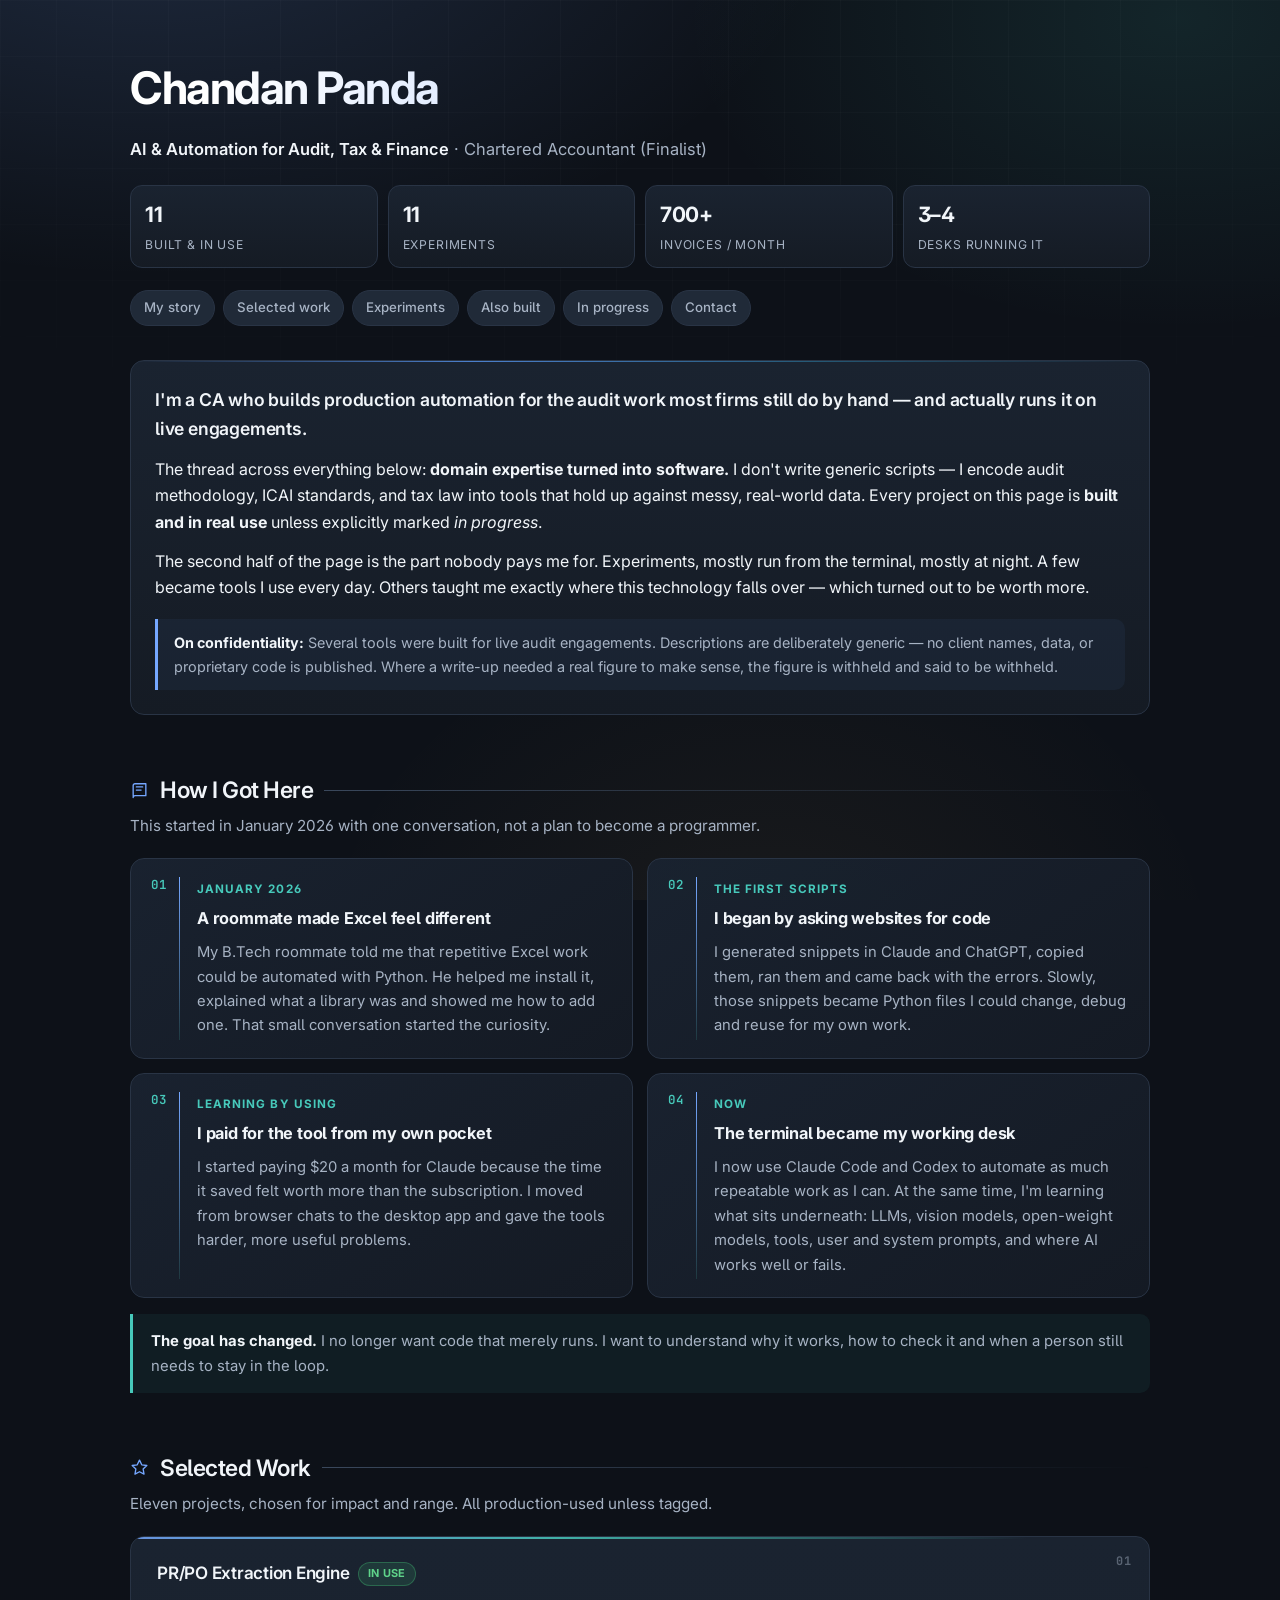
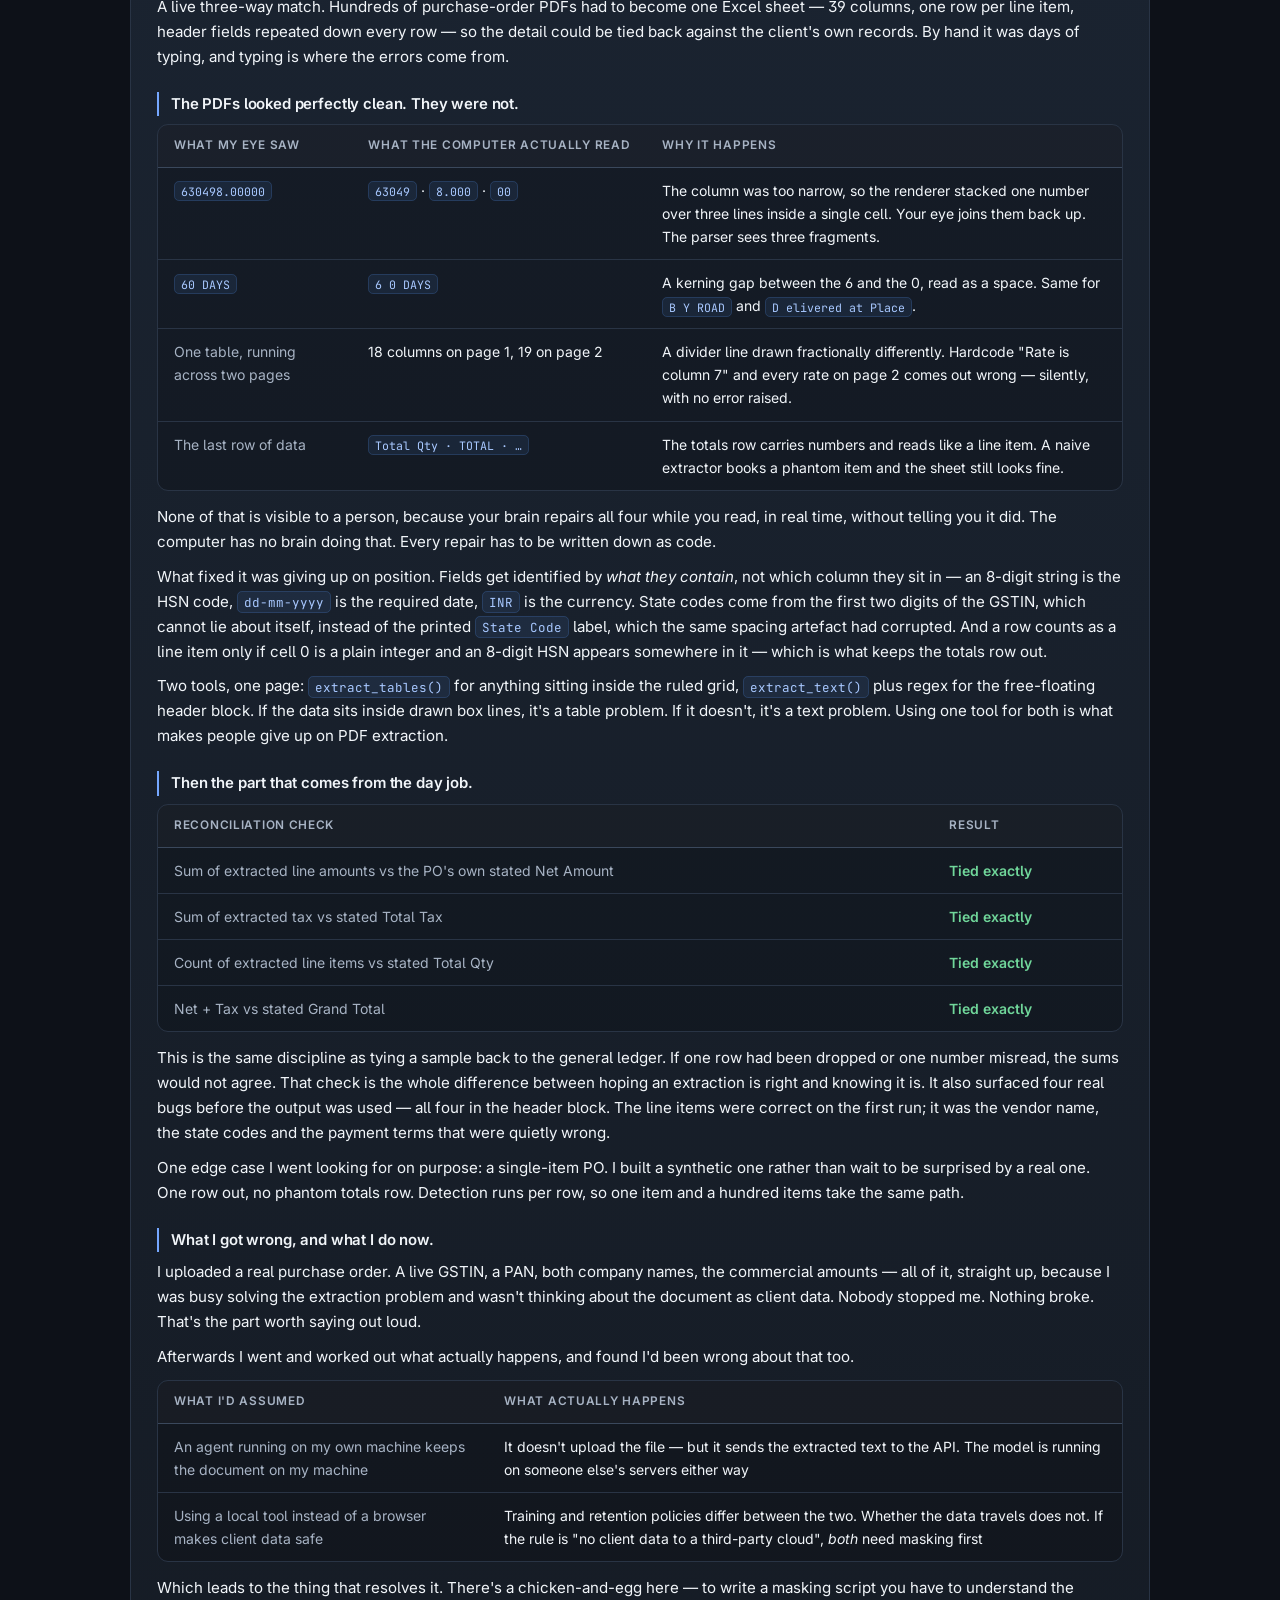
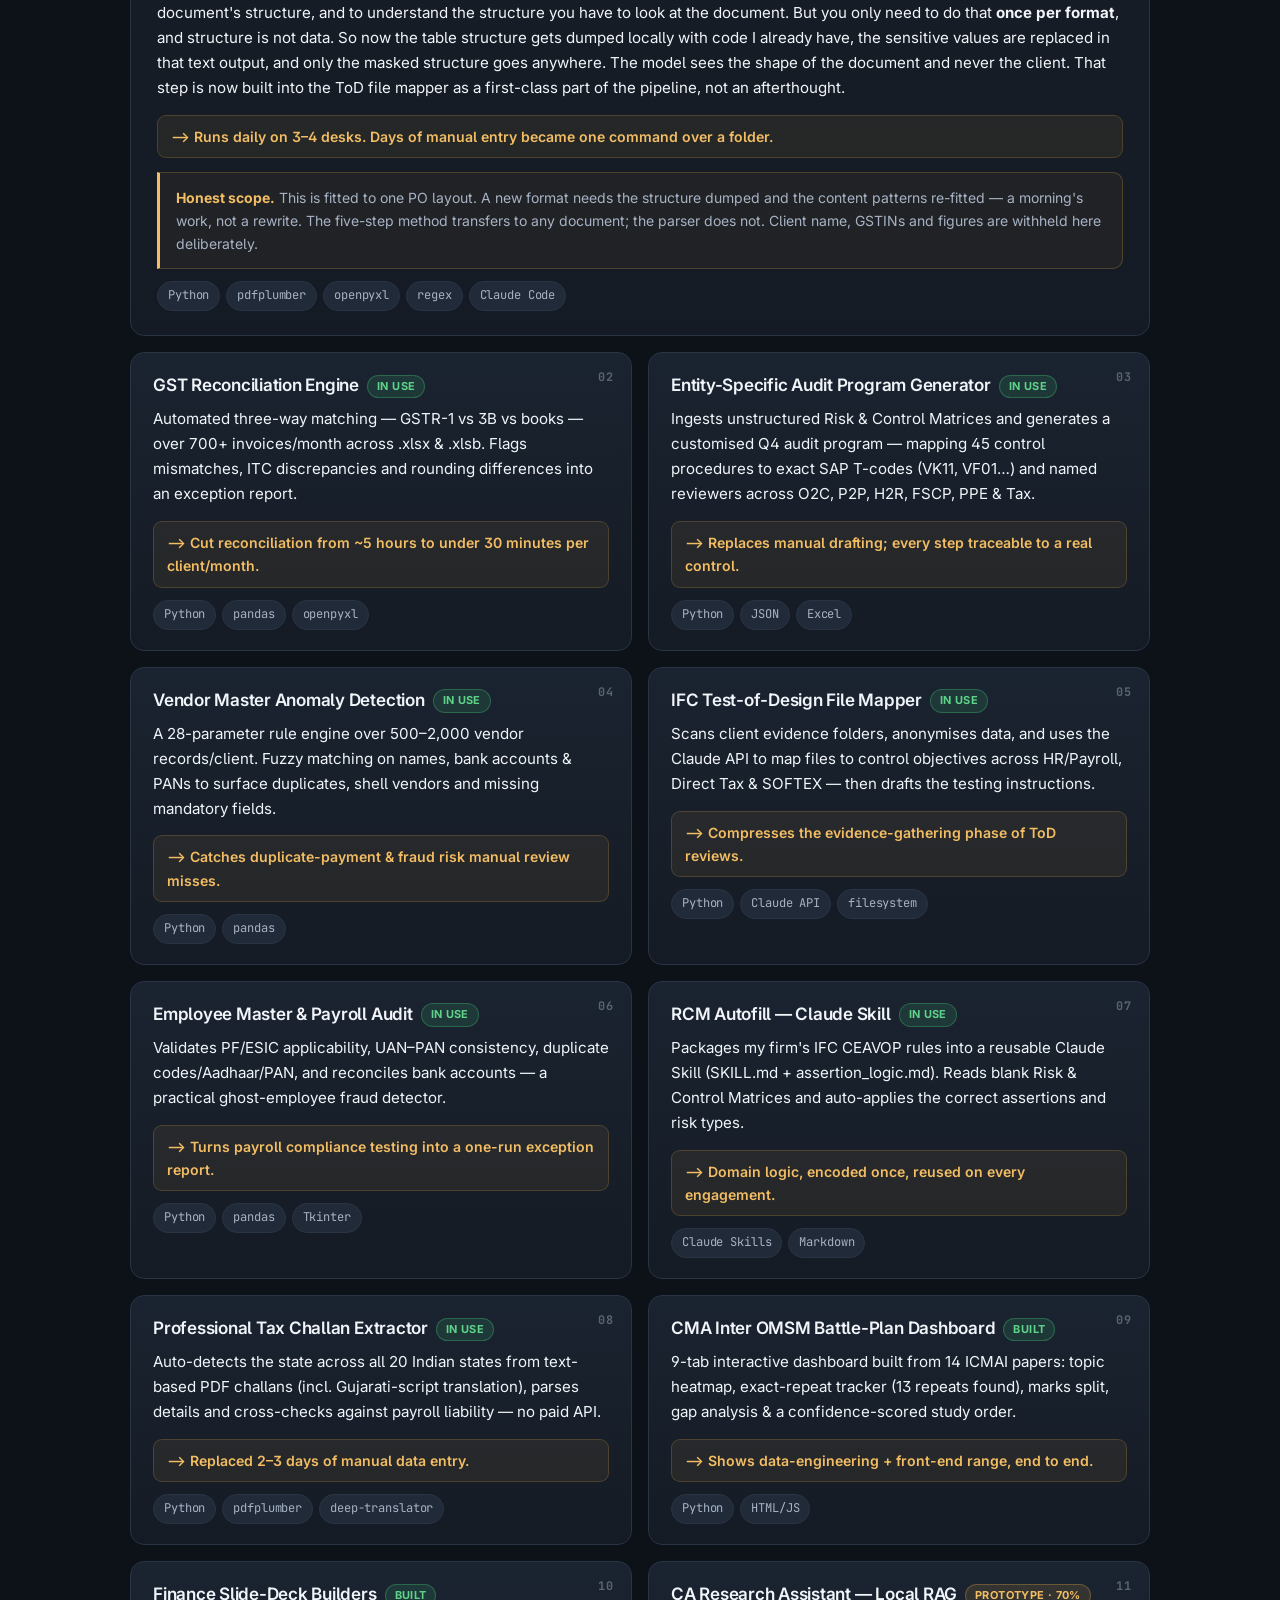
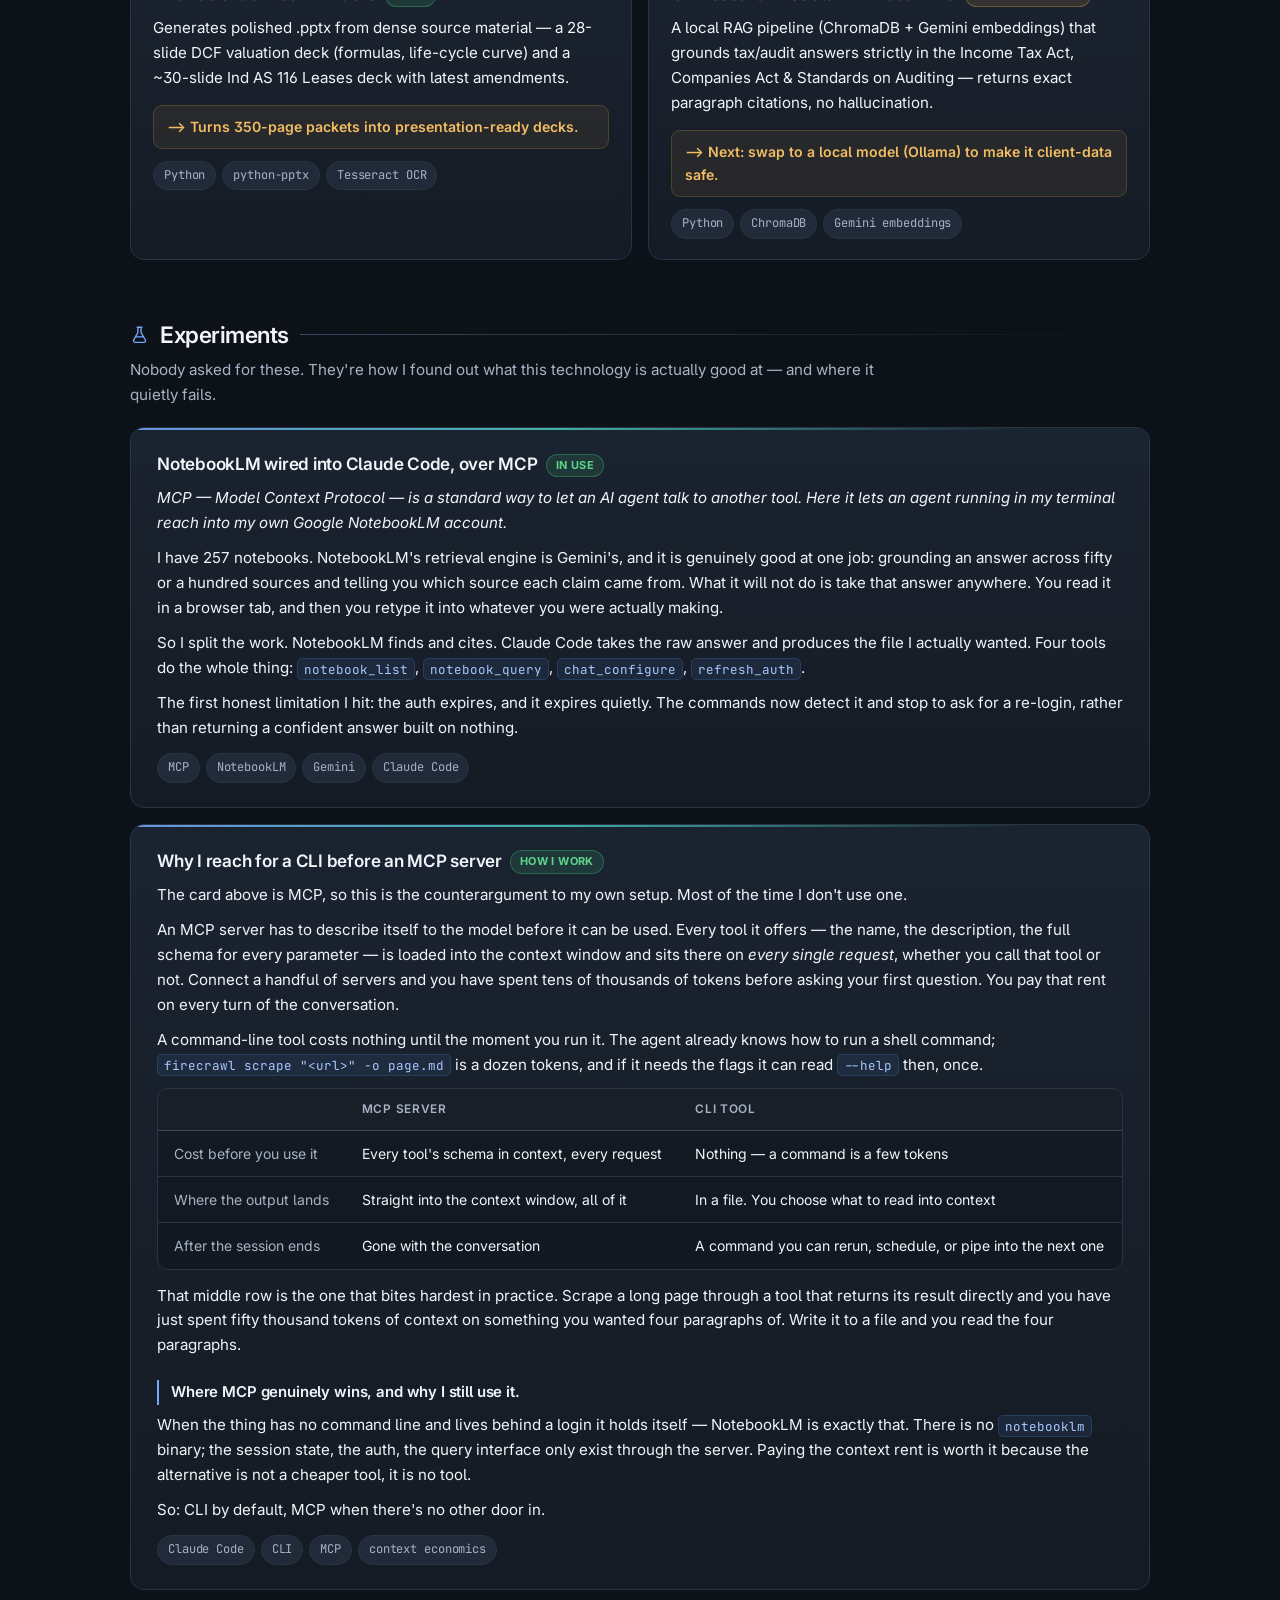
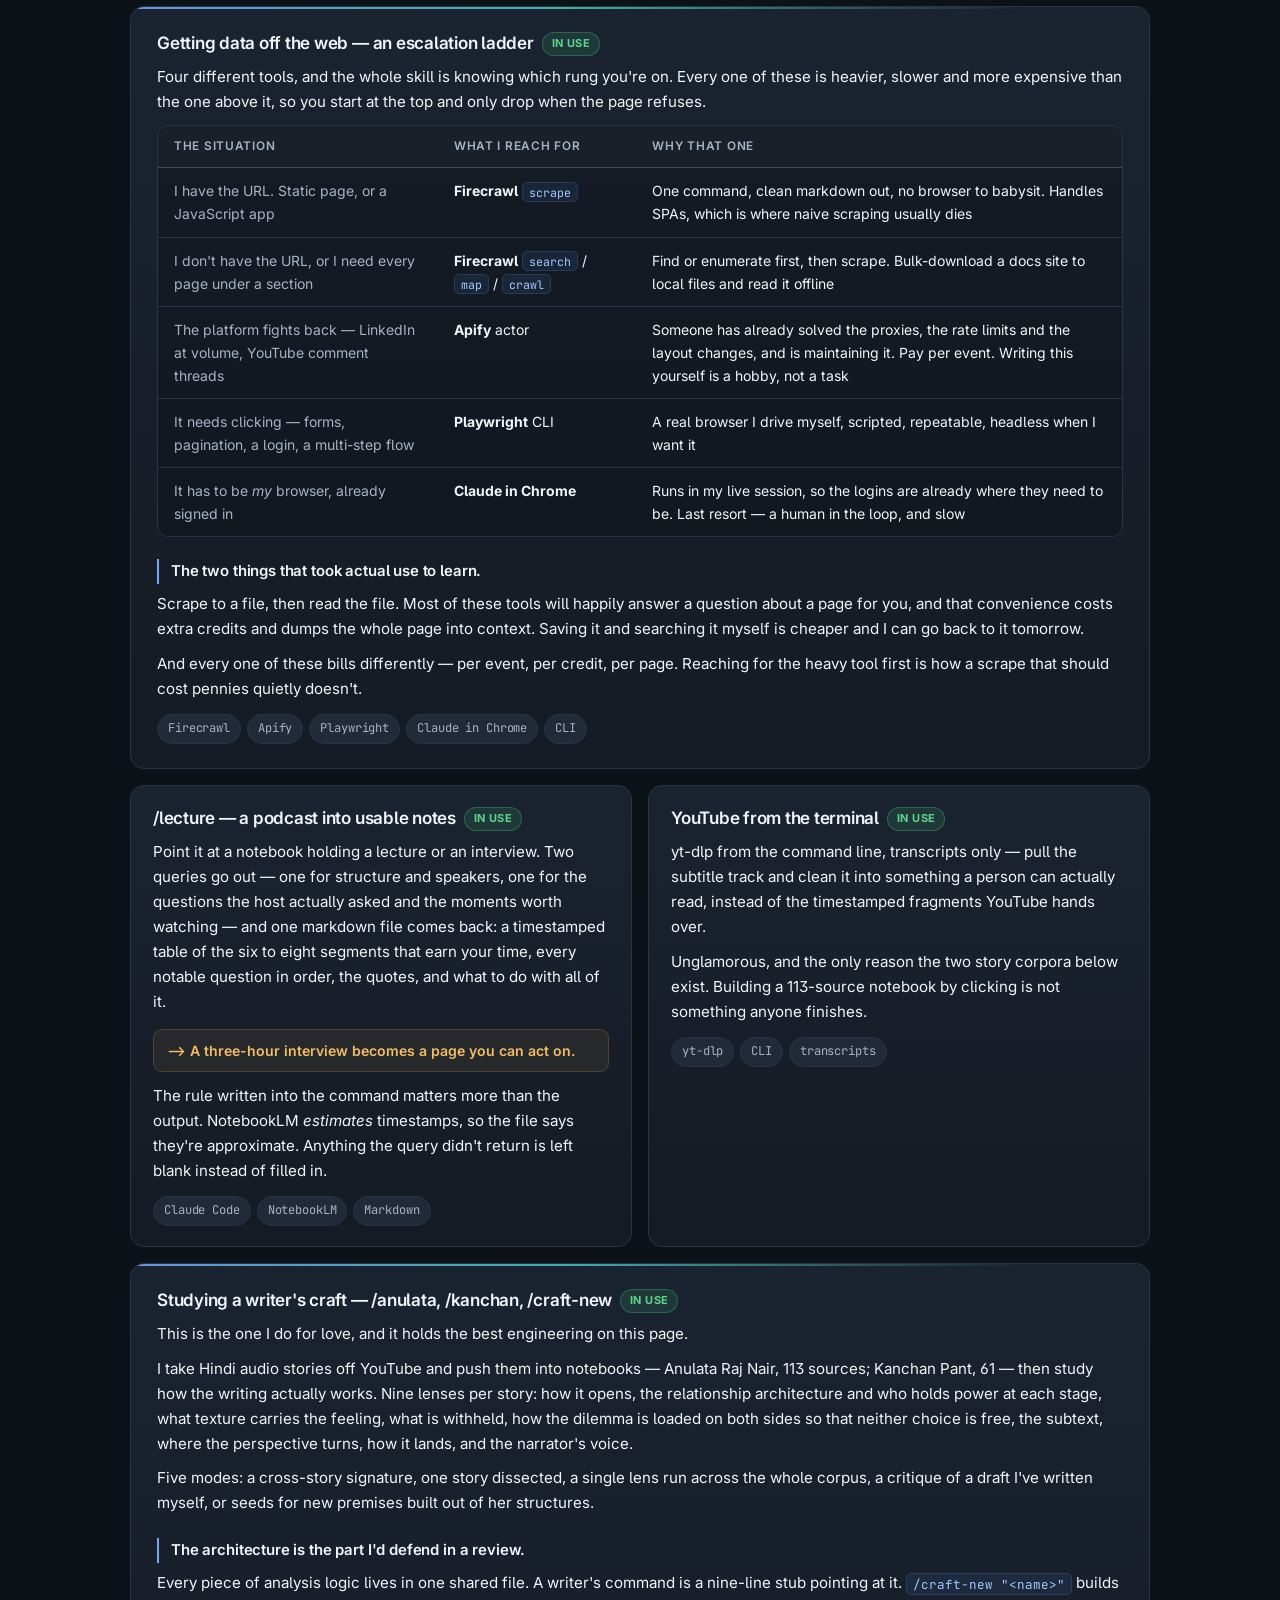
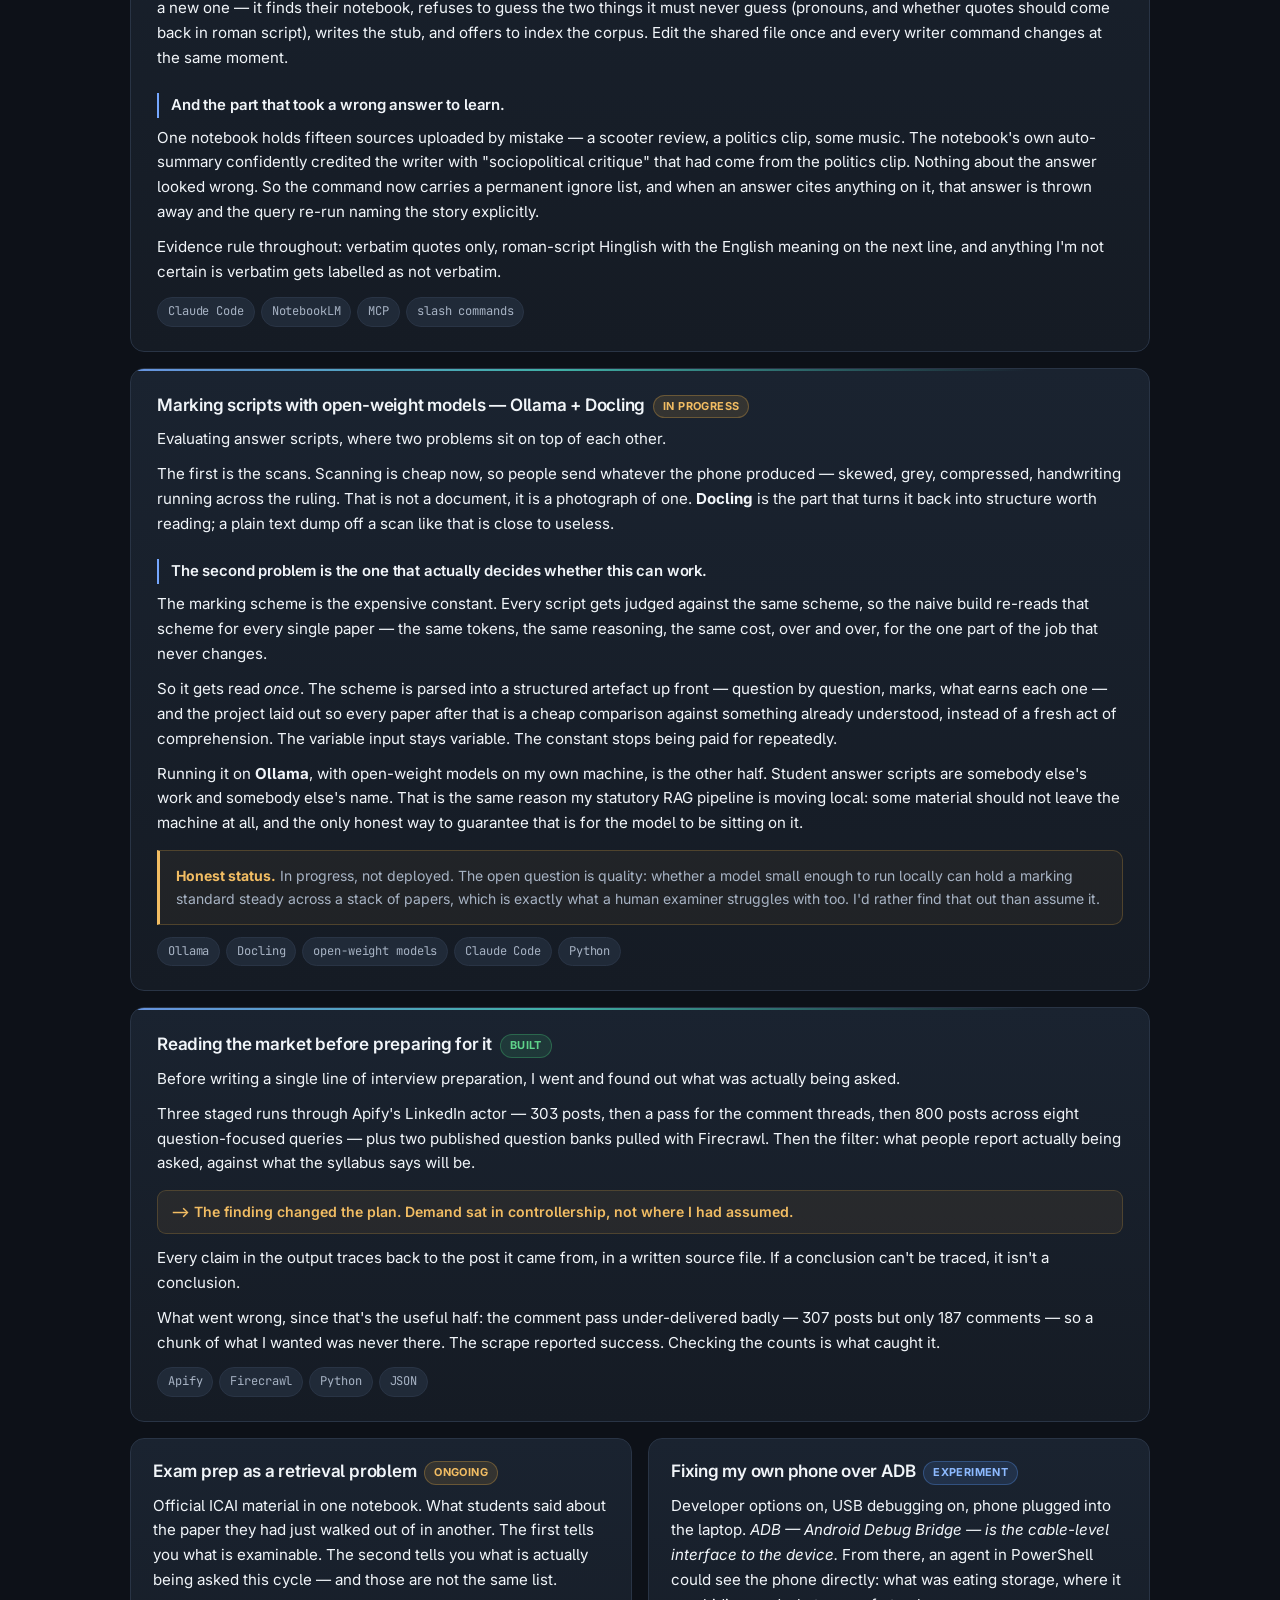
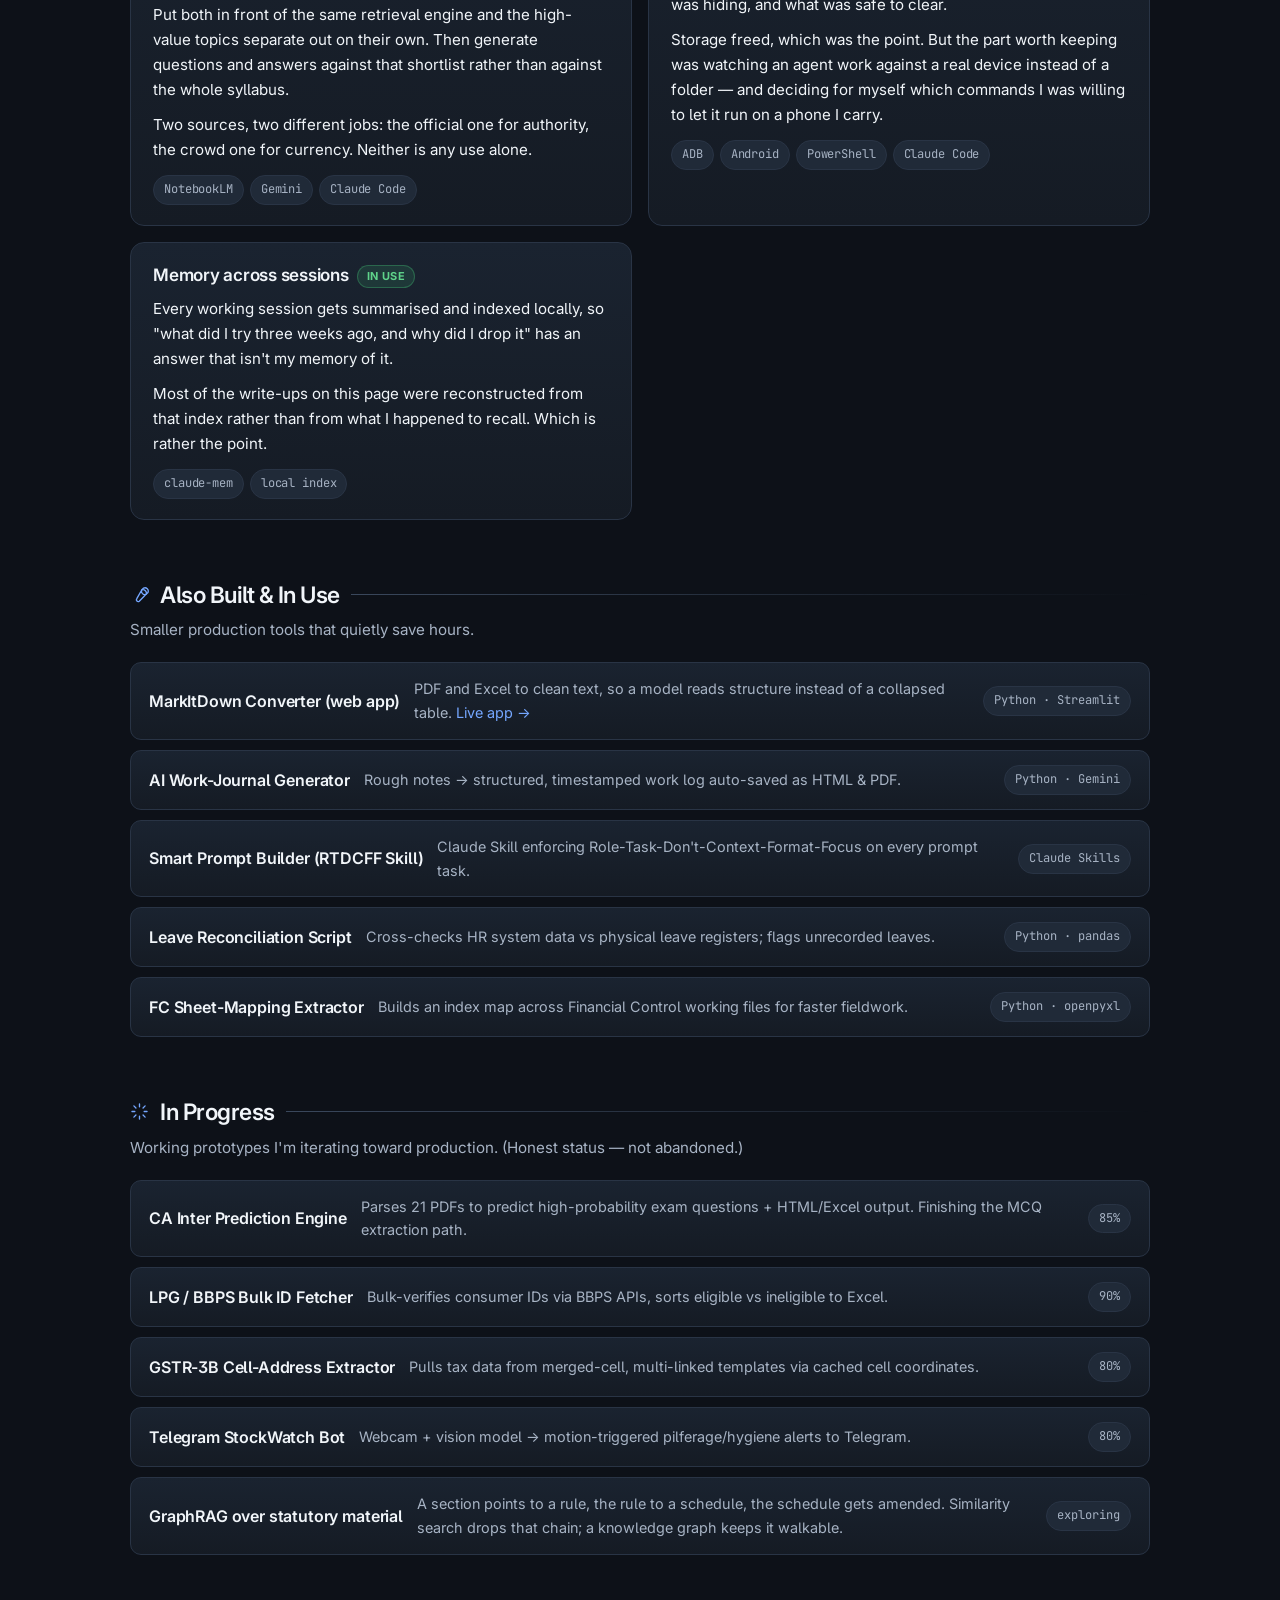
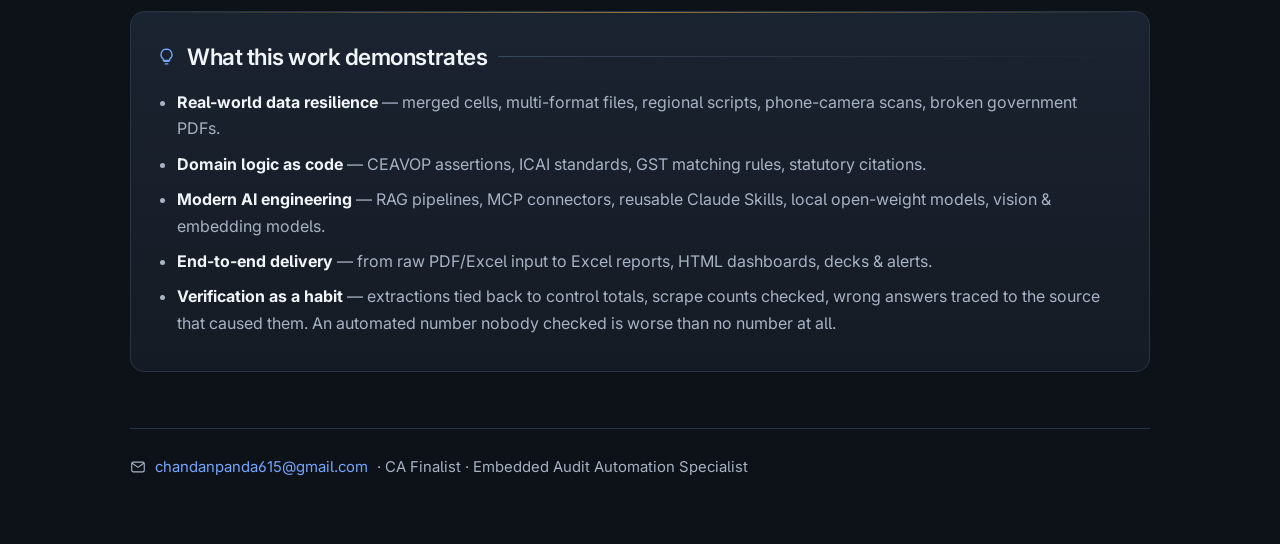
==== commit 2a1298a7: "Update site colors and add learning story" ====
--- a/index.html
+++ b/index.html
@@ -9,18 +9,18 @@
 <link href="https://fonts.googleapis.com/css2?family=Inter:wght@400;500;600;700&family=JetBrains+Mono:wght@400;500&display=swap" rel="stylesheet">
 <style>
   :root{
-    --bg:#0a0c11;
-    --surface:#12151d;
-    --surface-2:#171b26;
-    --line:#232839;
-    --line-2:#2f3648;
-    --text:#e8ecf4;
-    --muted:#96a0b5;
-    --accent:#5b9dff;
-    --accent-2:#38bdf8;
-    --gold:#f5b544;
-    --green:#4ade80;
-    --chip:#1a1f2c;
+    --bg:#0d1118;
+    --surface:#151b24;
+    --surface-2:#1a2330;
+    --line:#293445;
+    --line-2:#3a485c;
+    --text:#f1f5f9;
+    --muted:#a7b3c4;
+    --accent:#75a7ff;
+    --accent-2:#47c9bb;
+    --gold:#f2bd63;
+    --green:#70d69a;
+    --chip:#202a38;
     --r:14px;
     --sp:20px;
   }
@@ -32,9 +32,9 @@
     font:16px/1.65 Inter,-apple-system,BlinkMacSystemFont,"Segoe UI",Roboto,Helvetica,Arial,sans-serif;
     font-feature-settings:"cv05","ss01";
     background:
-      radial-gradient(1100px 620px at 12% -12%, rgba(91,157,255,.15), transparent 62%),
-      radial-gradient(820px 520px at 92% 2%,  rgba(56,189,248,.10), transparent 60%),
-      radial-gradient(760px 620px at 60% 108%, rgba(245,181,68,.055), transparent 60%),
+      radial-gradient(1100px 620px at 12% -12%, rgba(117,167,255,.17), transparent 62%),
+      radial-gradient(820px 520px at 92% 2%, rgba(71,201,187,.11), transparent 60%),
+      radial-gradient(760px 620px at 60% 108%, rgba(242,189,99,.06), transparent 60%),
       var(--bg);
     background-attachment:fixed;
   }
@@ -100,6 +100,36 @@
   }
   .note strong{color:var(--text)}
 
+  /* ---------- learning story ---------- */
+  .story-grid{display:grid;grid-template-columns:1fr;gap:14px;counter-reset:story}
+  .story-step{
+    counter-increment:story;position:relative;padding:21px 22px 20px 66px;
+    border:1px solid var(--line);border-radius:var(--r);
+    background:linear-gradient(145deg,rgba(26,35,48,.96),rgba(21,27,36,.96));
+  }
+  .story-step::before{
+    content:"0" counter(story);position:absolute;left:20px;top:20px;
+    color:var(--accent-2);font:600 .78rem/1 "JetBrains Mono",ui-monospace,monospace;
+    letter-spacing:.04em;
+  }
+  .story-step::after{
+    content:"";position:absolute;left:48px;top:18px;bottom:18px;width:1px;
+    background:linear-gradient(var(--accent),rgba(71,201,187,.15));
+  }
+  .story-step .when{
+    display:block;margin-bottom:6px;color:var(--accent-2);font-size:.73rem;
+    font-weight:700;letter-spacing:.09em;text-transform:uppercase;
+  }
+  .story-step h3{margin:0 0 8px;font-size:1.02rem;letter-spacing:-.012em}
+  .story-step p{margin:0;color:var(--muted);font-size:.925rem}
+  .story-step strong{color:var(--text);font-weight:600}
+  .story-close{
+    margin:16px 0 0;padding:15px 18px;border-left:3px solid var(--accent-2);
+    border-radius:0 10px 10px 0;background:rgba(71,201,187,.065);
+    color:var(--muted);font-size:.93rem;
+  }
+  .story-close strong{color:var(--text)}
+
   /* ---------- section headers ---------- */
   .sechead{display:flex;align-items:center;gap:11px;margin:56px 0 4px}
   .sechead svg{width:19px;height:19px;flex:none;stroke:var(--accent);fill:none;
@@ -226,7 +256,10 @@
   footer svg{width:16px;height:16px;stroke:var(--muted);fill:none;stroke-width:1.7;
     stroke-linecap:round;stroke-linejoin:round;flex:none}
 
-  @media(min-width:700px){.grid{grid-template-columns:1fr 1fr}}
+  @media(min-width:700px){
+    .grid{grid-template-columns:1fr 1fr}
+    .story-grid{grid-template-columns:1fr 1fr}
+  }
   @media(max-width:560px){
     .wrap{padding:32px 15px 48px}
     .card{padding:17px 17px}
@@ -254,6 +287,7 @@
     </div>
 
     <nav class="jump" aria-label="Sections">
+      <a href="#story">My story</a>
       <a href="#work">Selected work</a>
       <a href="#experiments">Experiments</a>
       <a href="#also">Also built</a>
@@ -268,6 +302,35 @@
     <p>The second half of the page is the part nobody pays me for. Experiments, mostly run from the terminal, mostly at night. A few became tools I use every day. Others taught me exactly where this technology falls over — which turned out to be worth more.</p>
     <div class="note"><strong>On confidentiality:</strong> Several tools were built for live audit engagements. Descriptions are deliberately generic — no client names, data, or proprietary code is published. Where a write-up needed a real figure to make sense, the figure is withheld and said to be withheld.</div>
   </section>
+
+  <div class="sechead" id="story">
+    <svg viewBox="0 0 24 24" aria-hidden="true"><path d="M4 19.5V5.8A2.3 2.3 0 0 1 6.3 3.5H20v15H6.3A2.3 2.3 0 0 0 4 20.8"/><path d="M8 7.5h8M8 11.5h6"/></svg>
+    <h2>How I Got Here</h2><span class="rule"></span>
+  </div>
+  <p class="sub">This started in January 2026 with one conversation, not a plan to become a programmer.</p>
+  <div class="story-grid">
+    <article class="story-step">
+      <span class="when">January 2026</span>
+      <h3>A roommate made Excel feel different</h3>
+      <p>My B.Tech roommate told me that repetitive Excel work could be automated with Python. He helped me install it, explained what a library was and showed me how to add one. That small conversation started the curiosity.</p>
+    </article>
+    <article class="story-step">
+      <span class="when">The first scripts</span>
+      <h3>I began by asking websites for code</h3>
+      <p>I generated snippets in Claude and ChatGPT, copied them, ran them and came back with the errors. Slowly, those snippets became Python files I could change, debug and reuse for my own work.</p>
+    </article>
+    <article class="story-step">
+      <span class="when">Learning by using</span>
+      <h3>I paid for the tool from my own pocket</h3>
+      <p>I started paying $20 a month for Claude because the time it saved felt worth more than the subscription. I moved from browser chats to the desktop app and gave the tools harder, more useful problems.</p>
+    </article>
+    <article class="story-step">
+      <span class="when">Now</span>
+      <h3>The terminal became my working desk</h3>
+      <p>I now use Claude Code and Codex to automate as much repeatable work as I can. At the same time, I'm learning what sits underneath: LLMs, vision models, open-weight models, tools, user and system prompts, and where AI works well or fails.</p>
+    </article>
+  </div>
+  <p class="story-close"><strong>The goal has changed.</strong> I no longer want code that merely runs. I want to understand why it works, how to check it and when a person still needs to stay in the loop.</p>
 
   <div class="sechead" id="work">
     <svg viewBox="0 0 24 24" aria-hidden="true"><path d="M12 2.7l2.85 5.9 6.4.92-4.63 4.5 1.1 6.38L12 17.4l-5.72 3l1.1-6.38-4.63-4.5 6.4-.92z"/></svg>
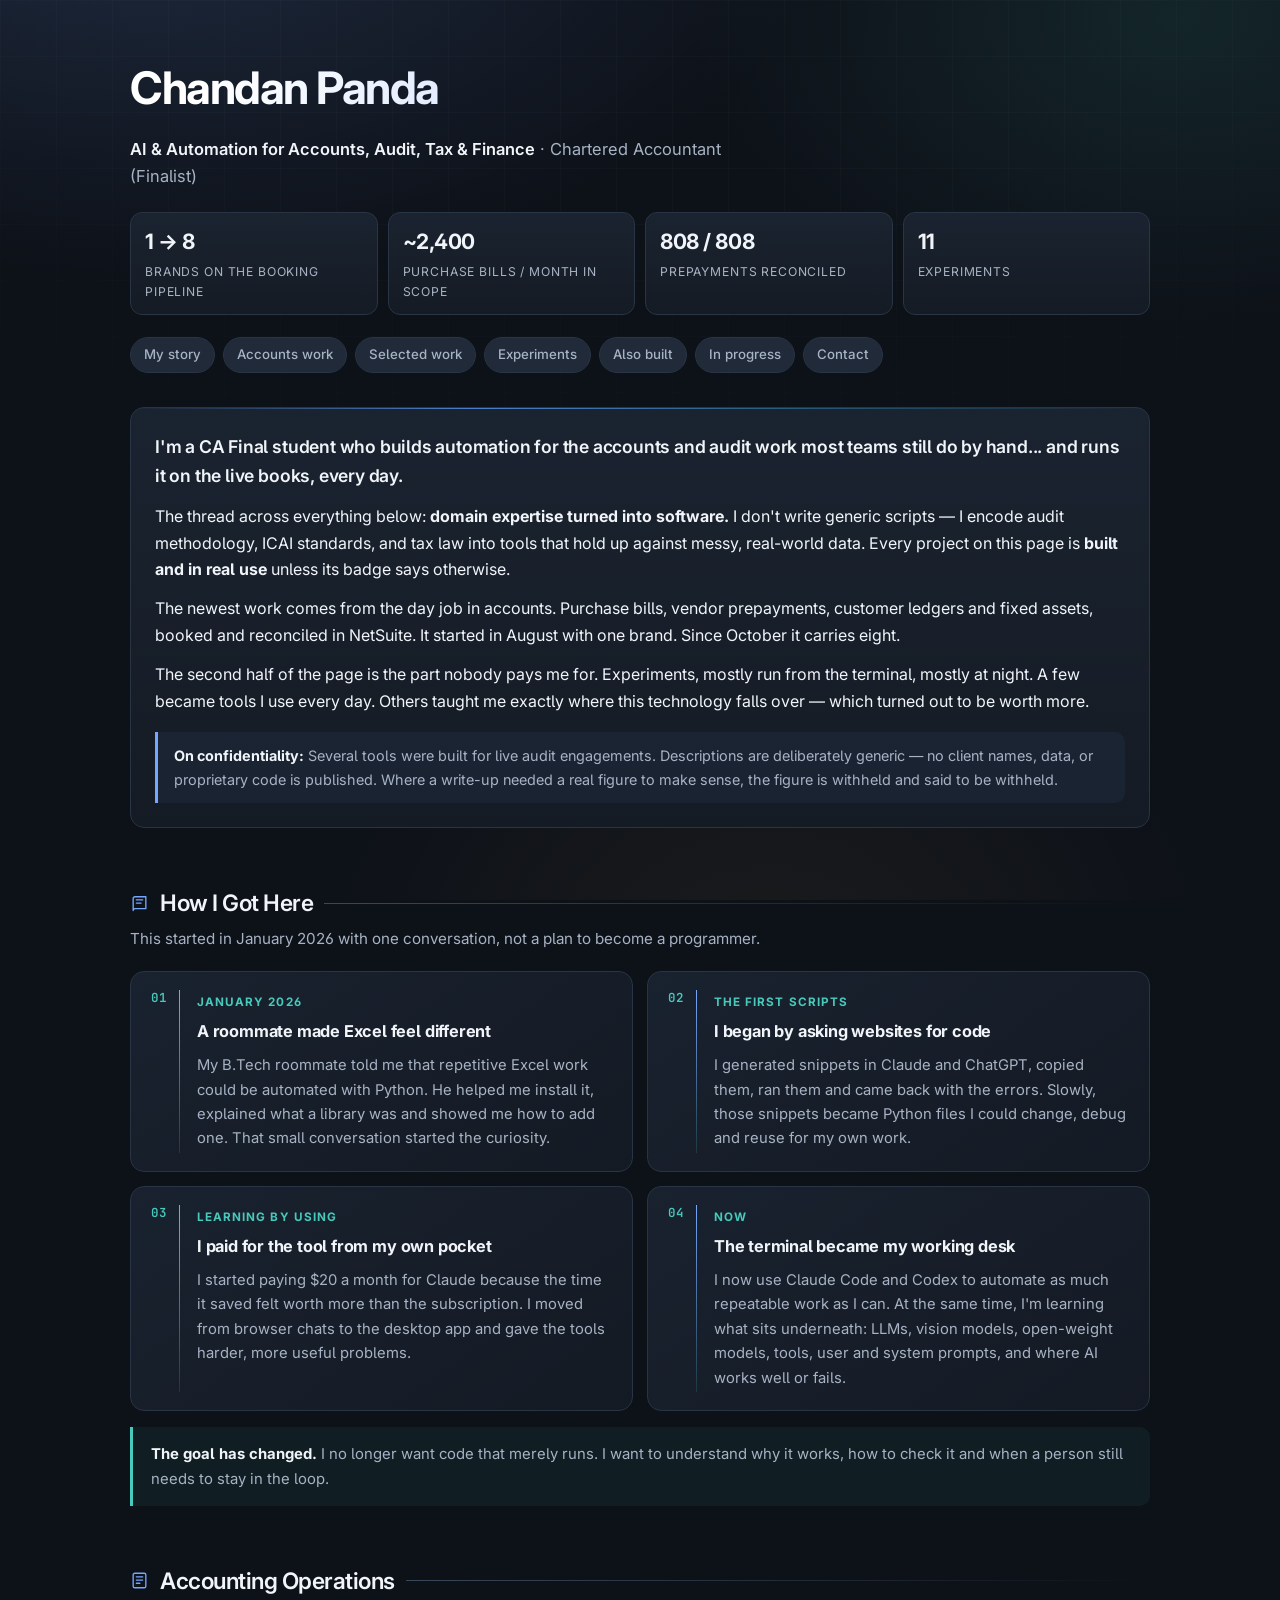
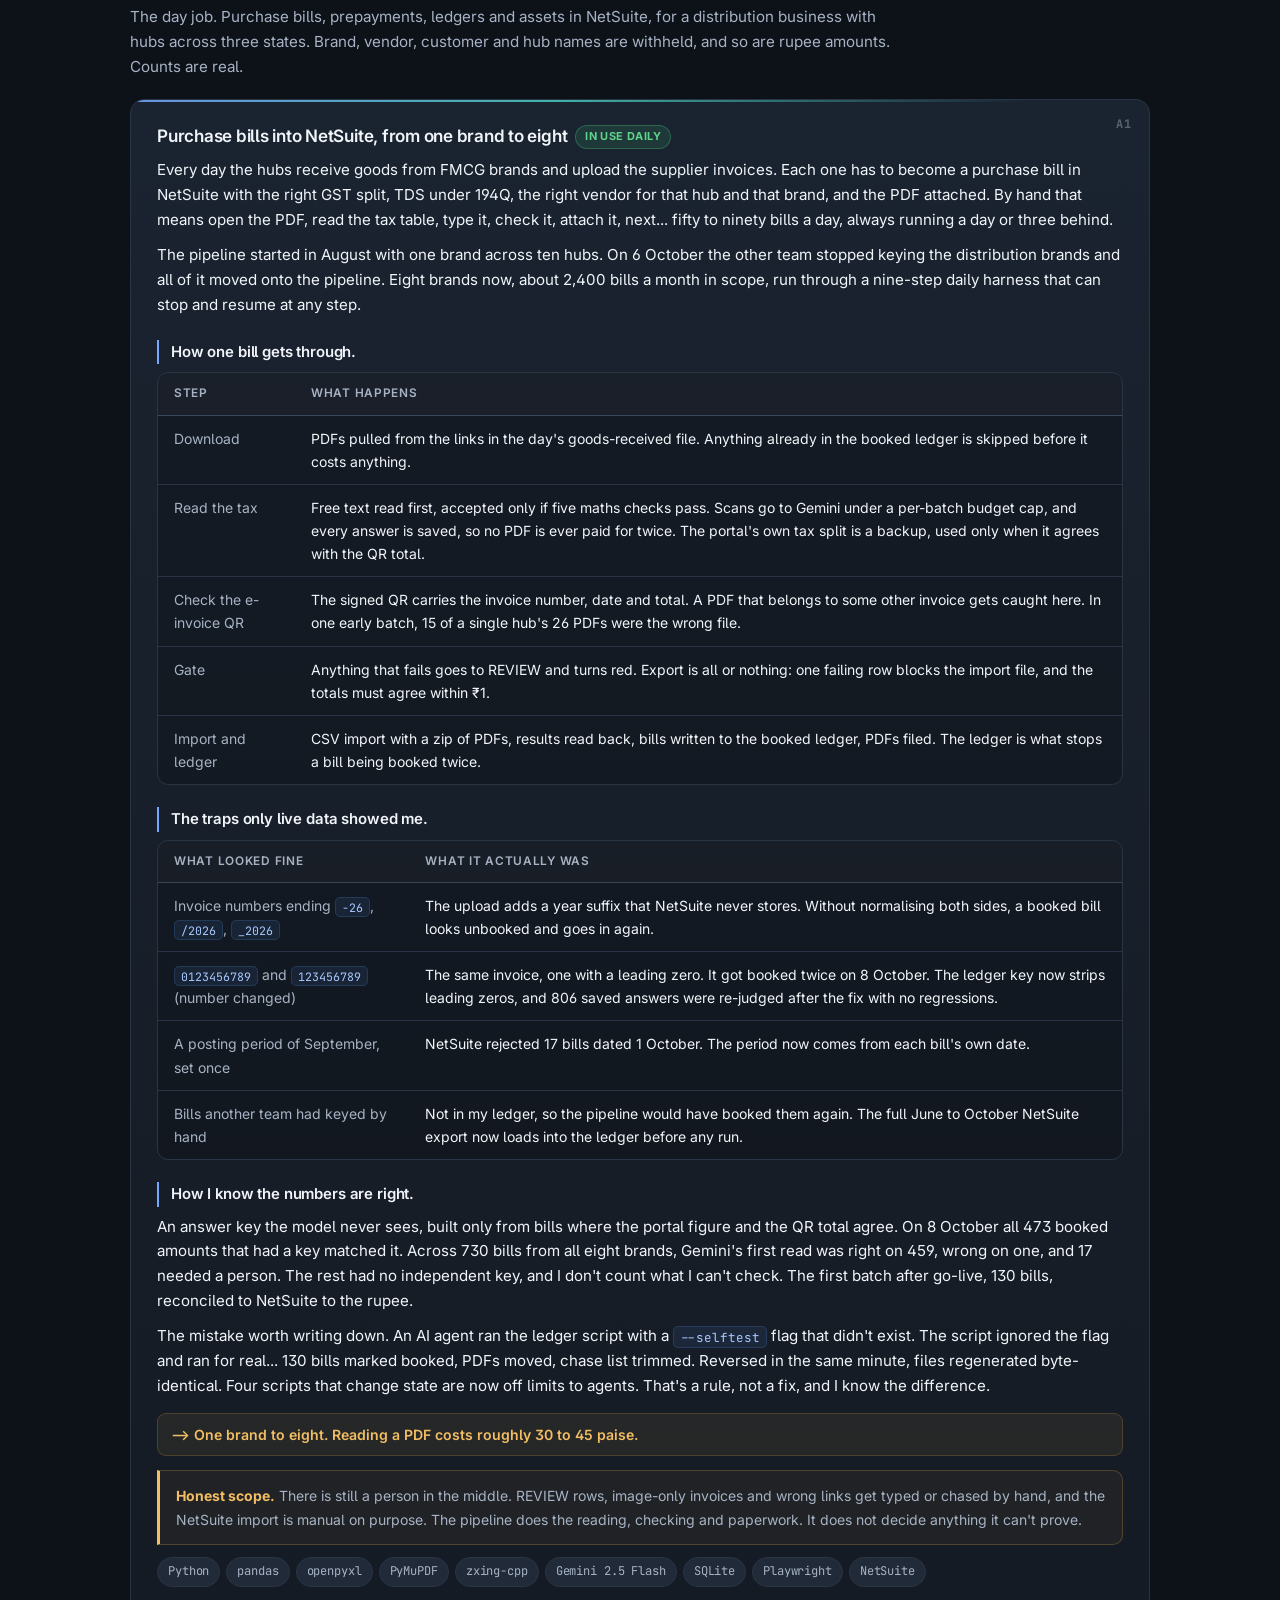
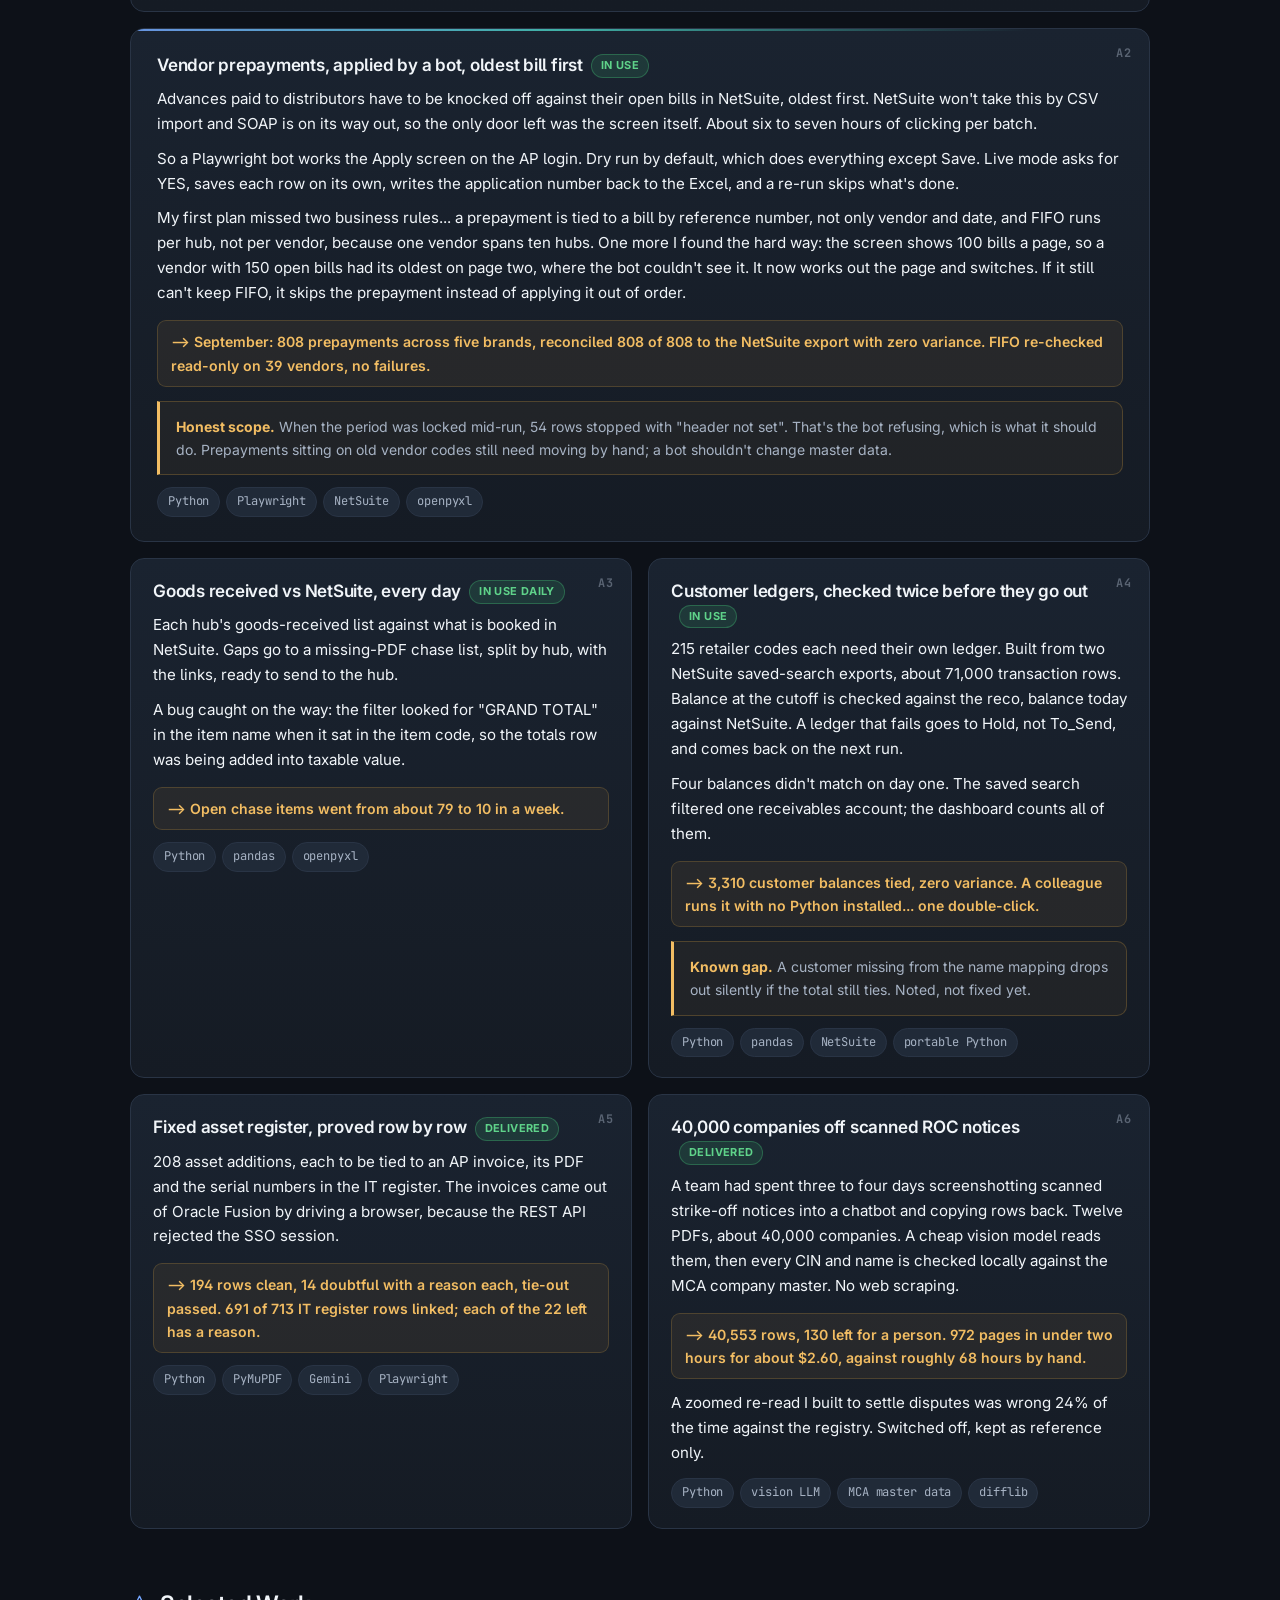
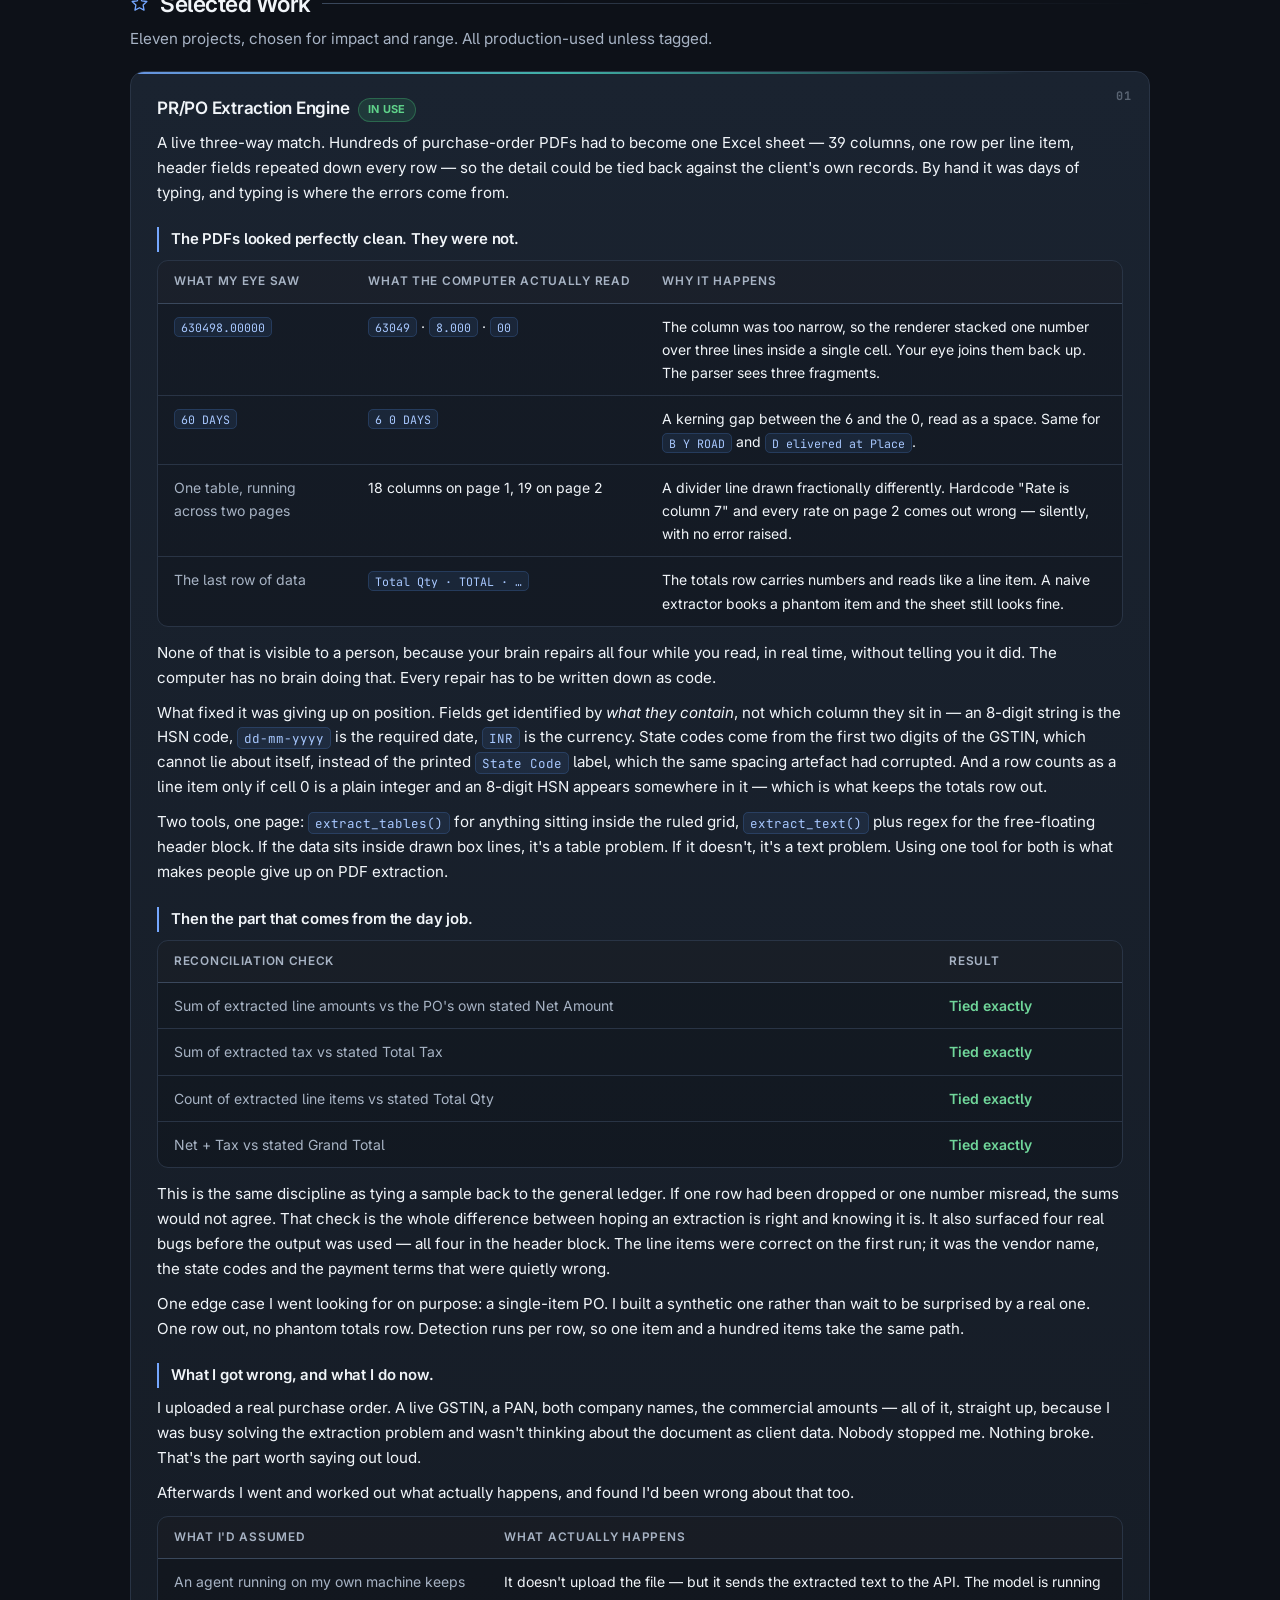
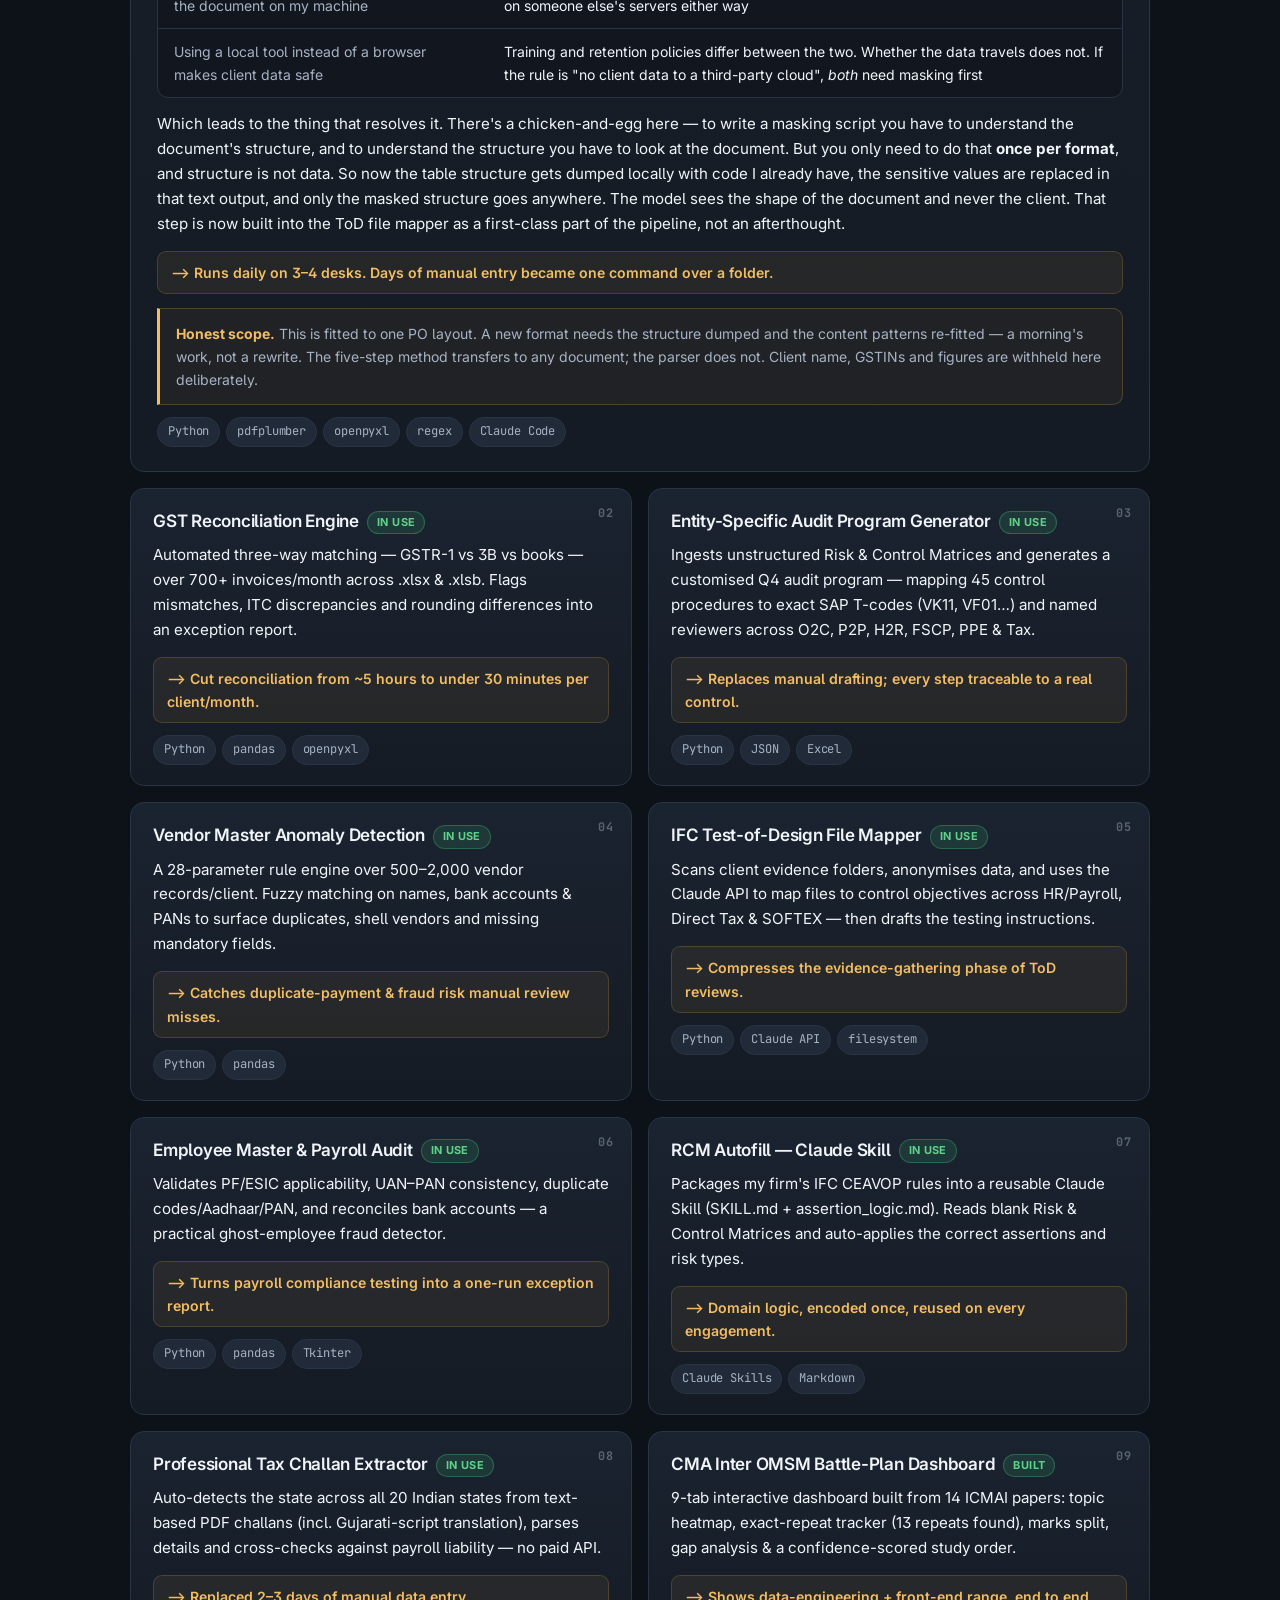
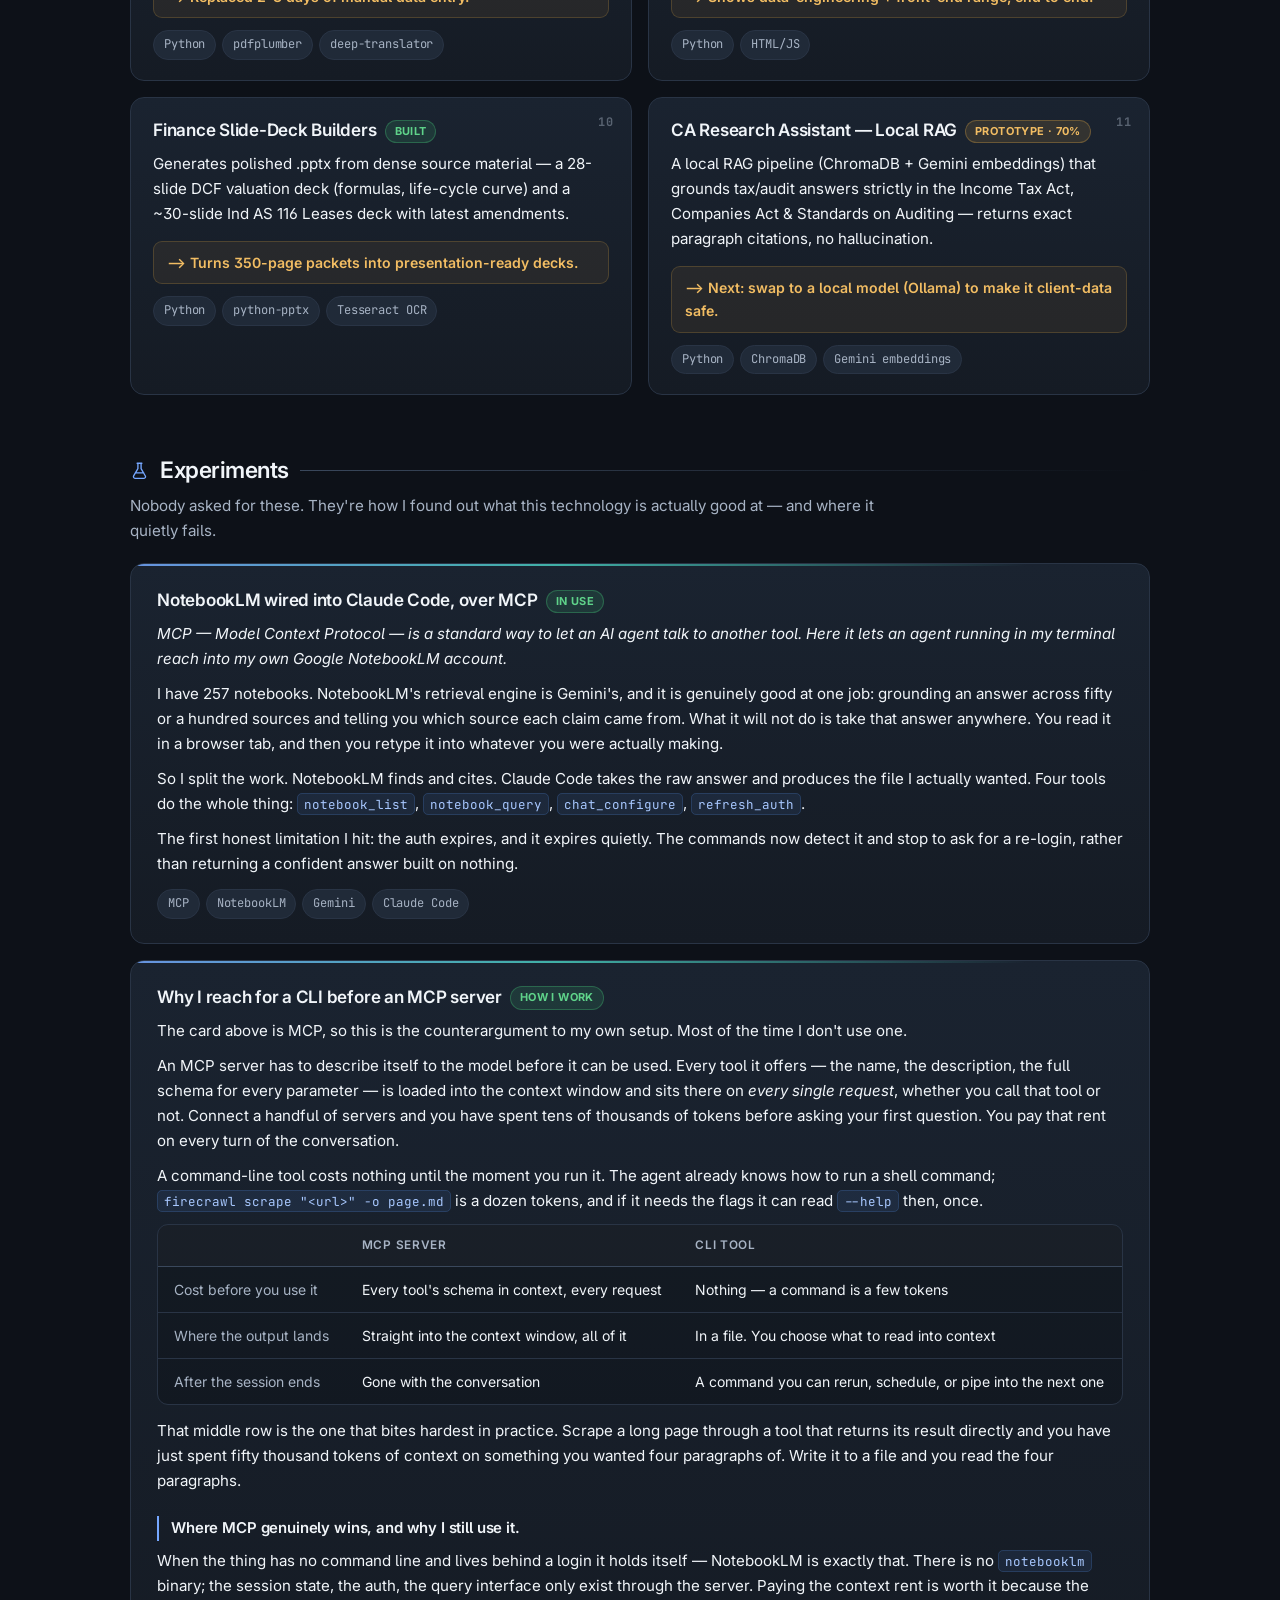
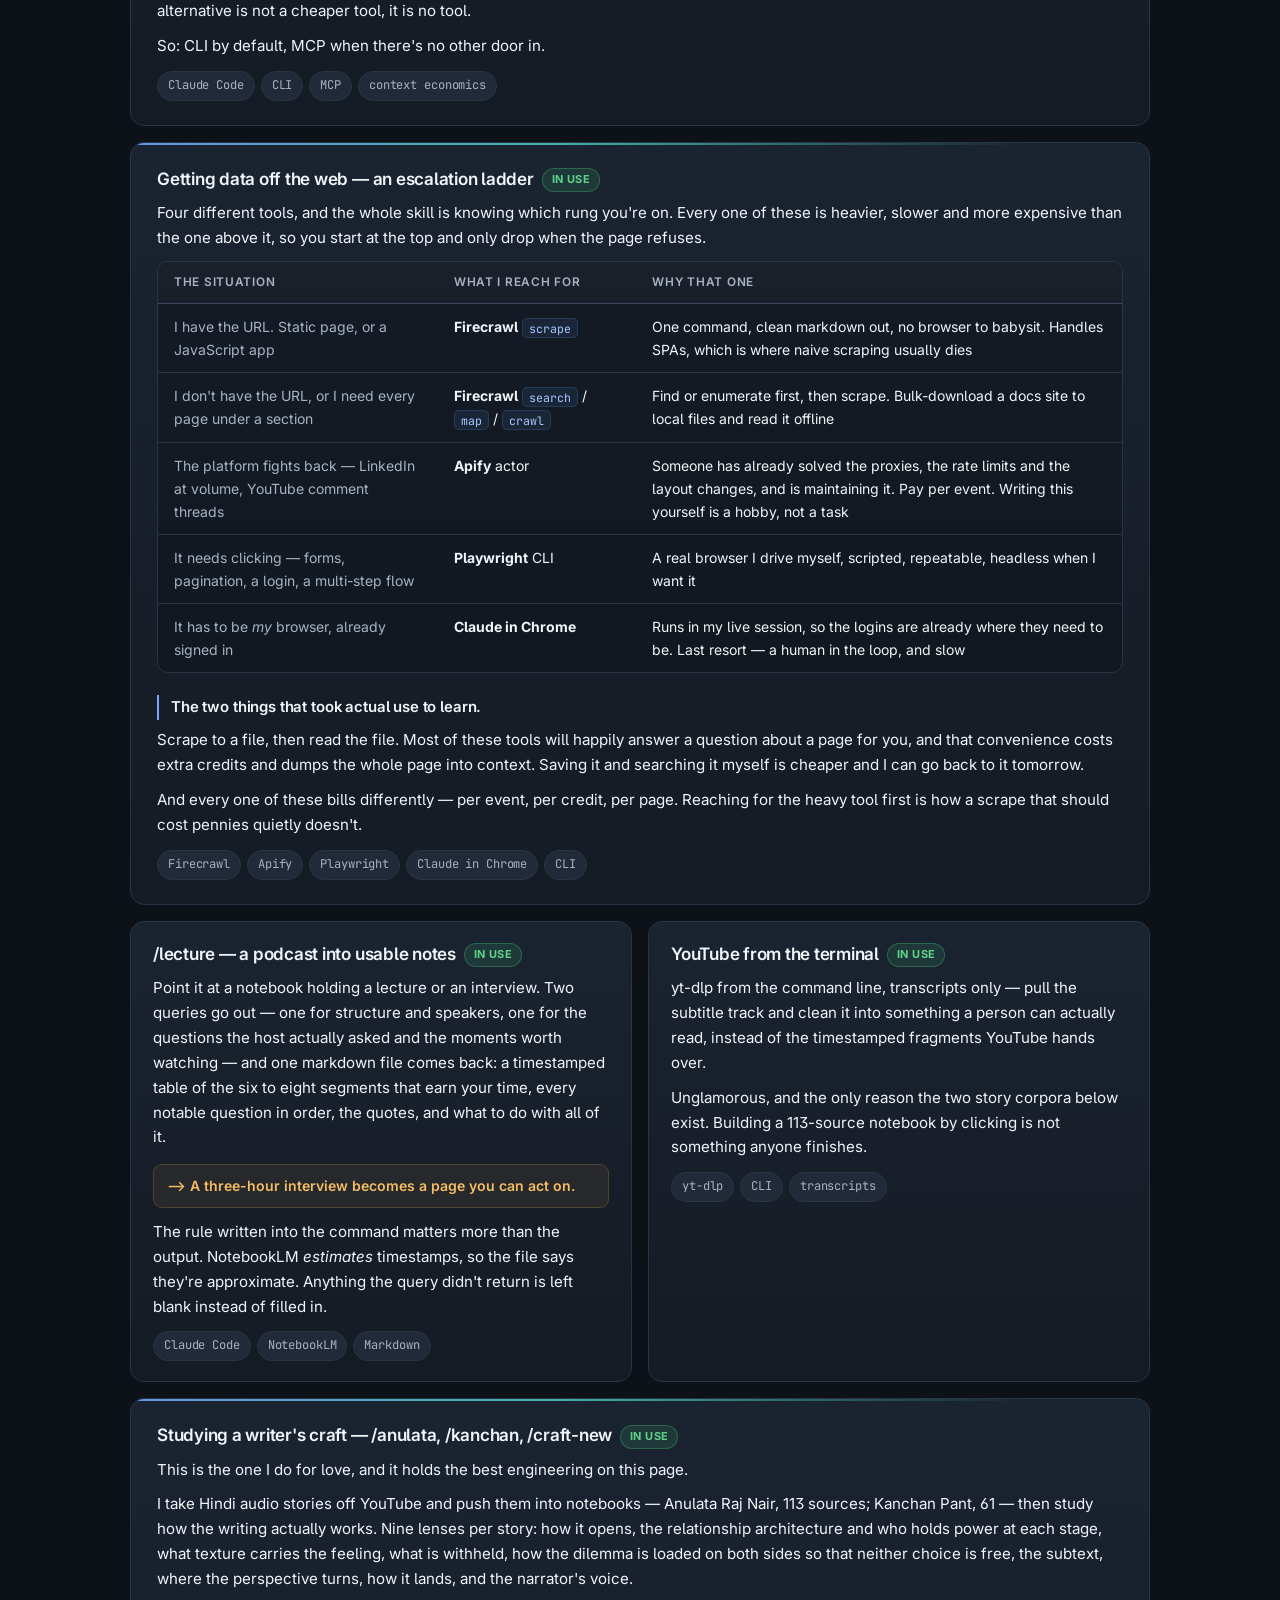
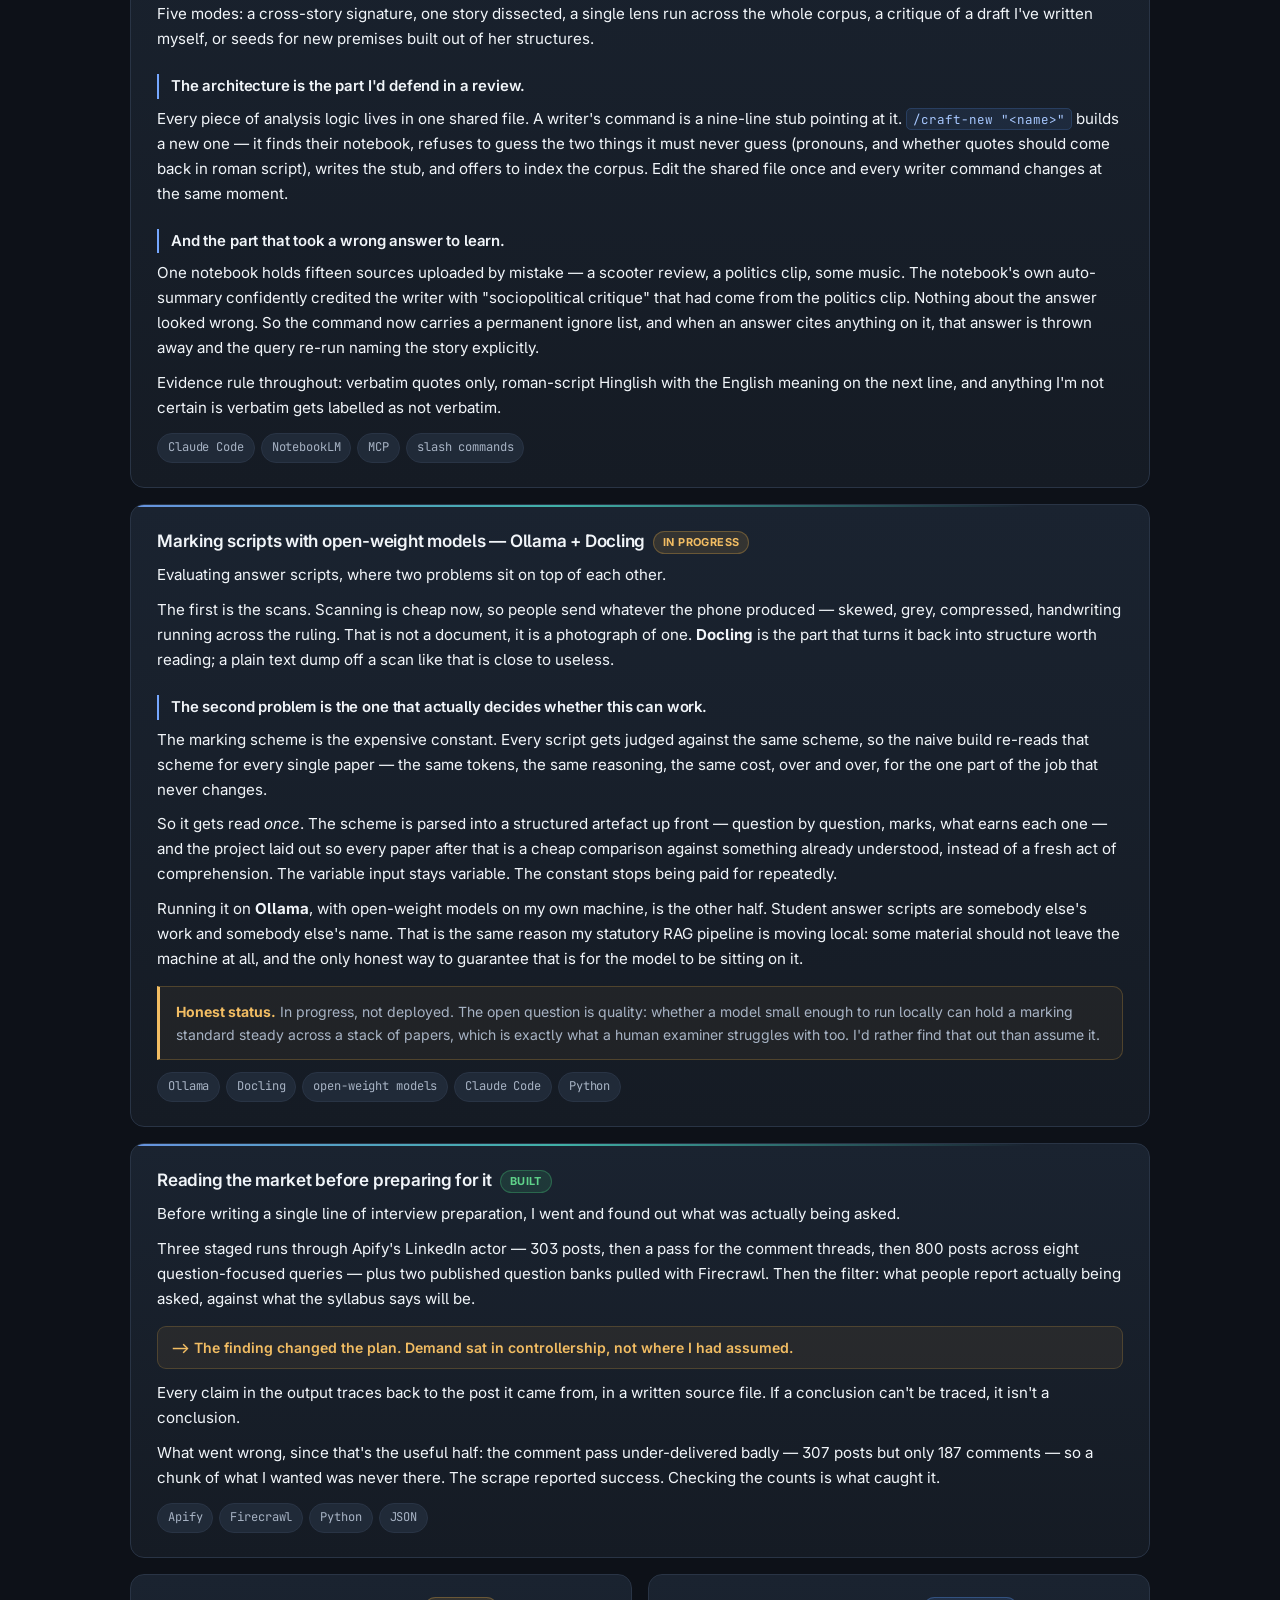
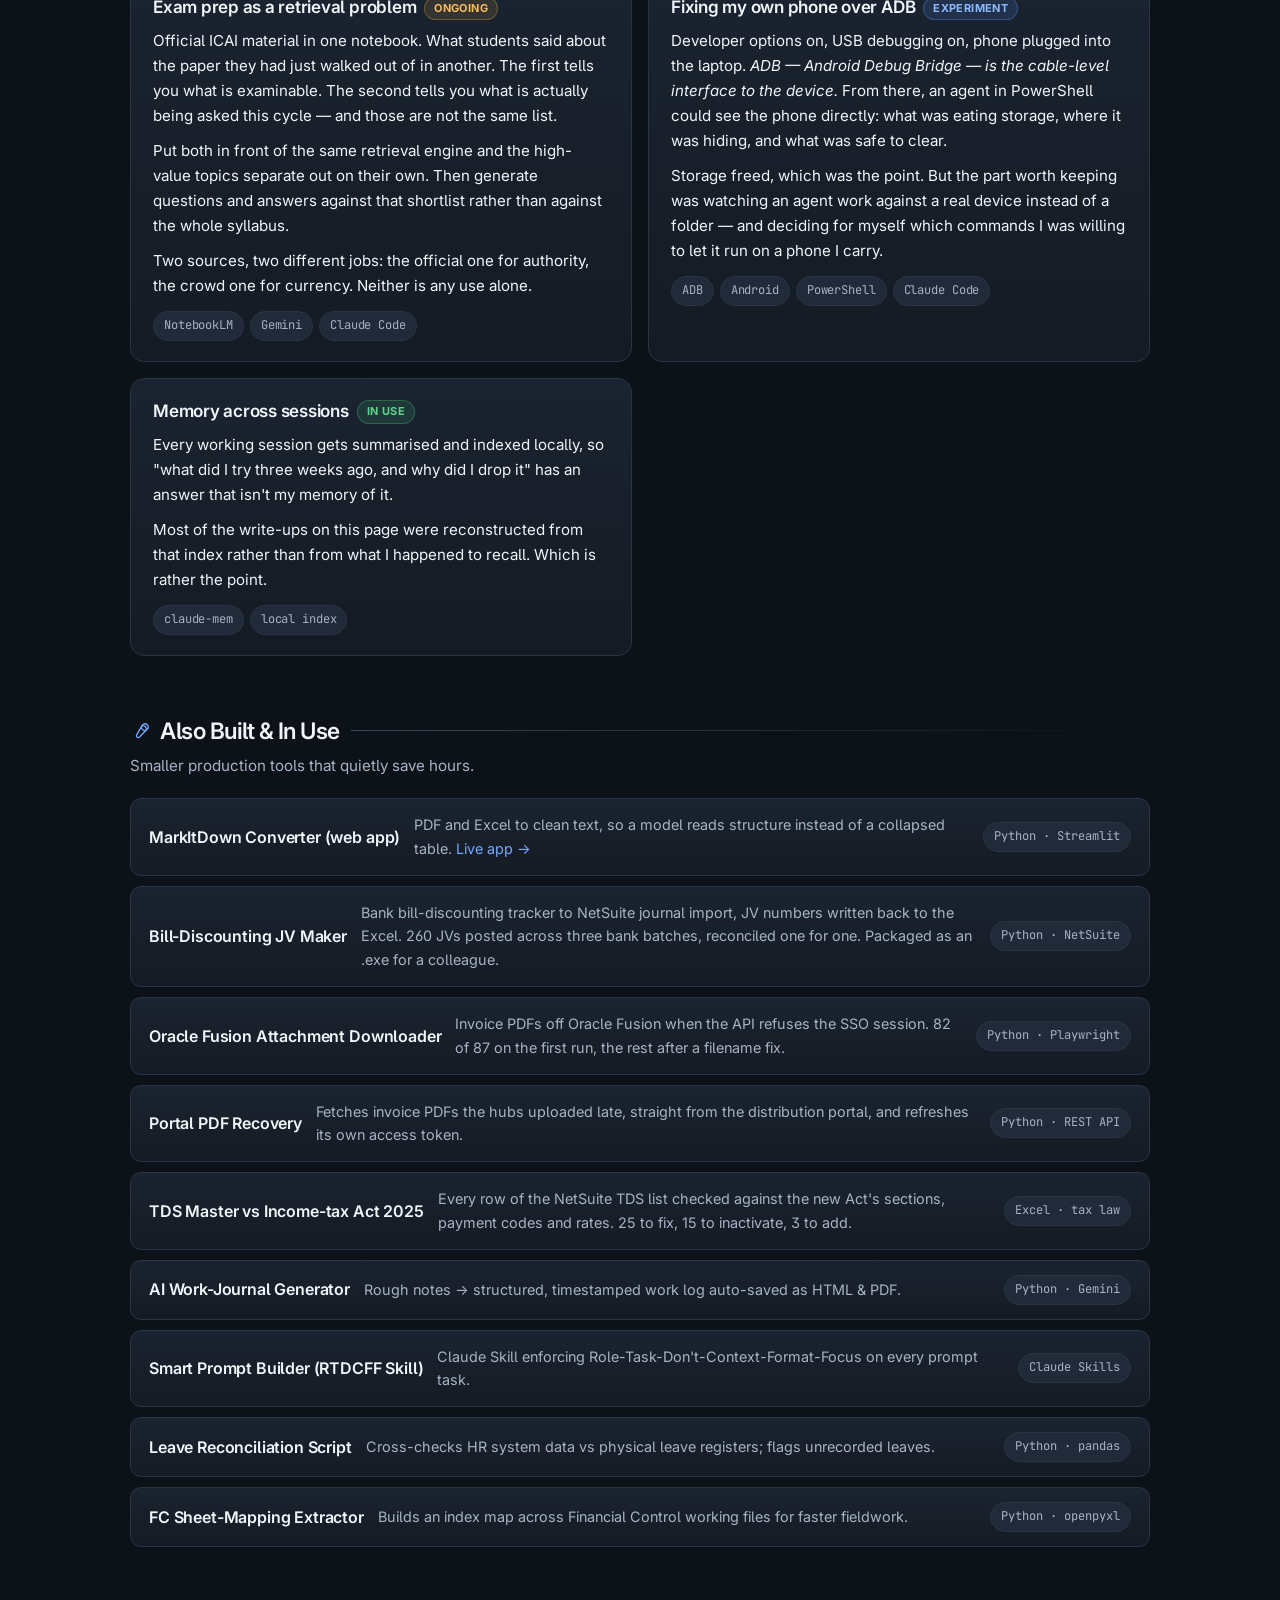
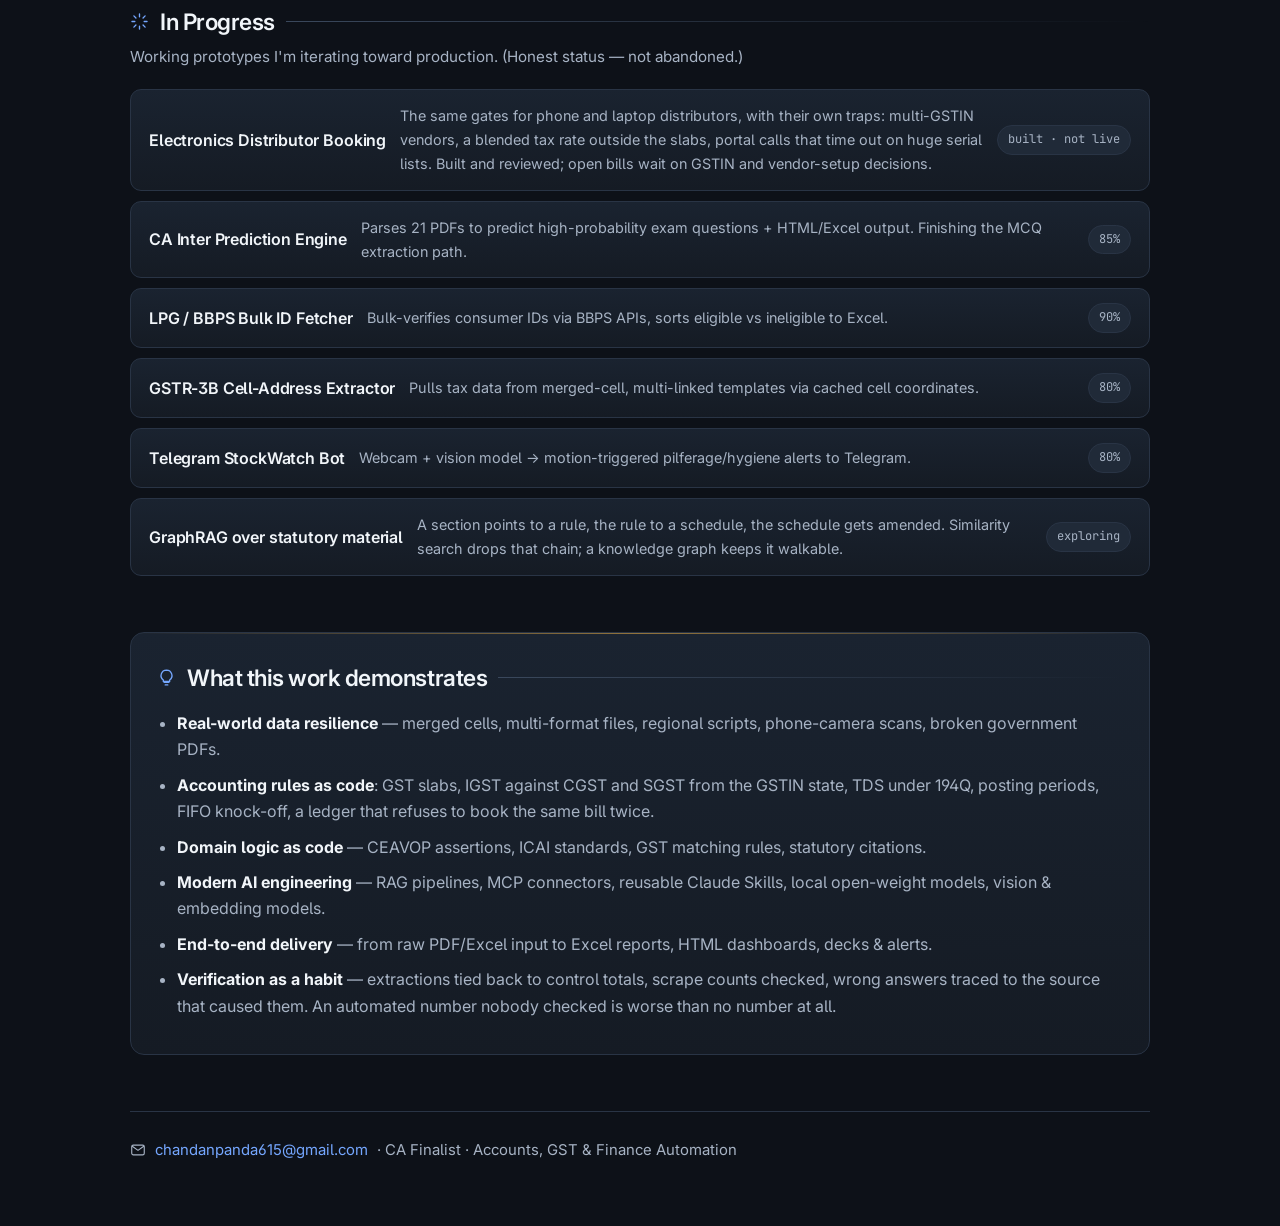
==== commit f63709ba: "Add Accounting Operations: bill booking now on eight brands New section for the day-job systems in N" ====
--- a/index.html
+++ b/index.html
@@ -277,17 +277,18 @@
 <div class="wrap">
   <header>
     <h1>Chandan Panda</h1>
-    <div class="tag"><b>AI &amp; Automation for Audit, Tax &amp; Finance</b> · Chartered Accountant (Finalist)</div>
+    <div class="tag"><b>AI &amp; Automation for Accounts, Audit, Tax &amp; Finance</b> · Chartered Accountant (Finalist)</div>
 
     <div class="stats">
-      <div class="stat"><span class="n">11</span><span class="l">Built &amp; in use</span></div>
+      <div class="stat"><span class="n">1 → 8</span><span class="l">Brands on the booking pipeline</span></div>
+      <div class="stat"><span class="n">~2,400</span><span class="l">Purchase bills / month in scope</span></div>
+      <div class="stat"><span class="n">808 / 808</span><span class="l">Prepayments reconciled</span></div>
       <div class="stat"><span class="n">11</span><span class="l">Experiments</span></div>
-      <div class="stat"><span class="n">700+</span><span class="l">Invoices / month</span></div>
-      <div class="stat"><span class="n">3–4</span><span class="l">Desks running it</span></div>
     </div>
 
     <nav class="jump" aria-label="Sections">
       <a href="#story">My story</a>
+      <a href="#accounts">Accounts work</a>
       <a href="#work">Selected work</a>
       <a href="#experiments">Experiments</a>
       <a href="#also">Also built</a>
@@ -297,8 +298,9 @@
   </header>
 
   <section class="intro">
-    <p class="lead">I'm a CA who builds production automation for the audit work most firms still do by hand — and actually runs it on live engagements.</p>
-    <p>The thread across everything below: <strong>domain expertise turned into software.</strong> I don't write generic scripts — I encode audit methodology, ICAI standards, and tax law into tools that hold up against messy, real-world data. Every project on this page is <strong>built and in real use</strong> unless explicitly marked <em>in progress</em>.</p>
+    <p class="lead">I'm a CA Final student who builds automation for the accounts and audit work most teams still do by hand... and runs it on the live books, every day.</p>
+    <p>The thread across everything below: <strong>domain expertise turned into software.</strong> I don't write generic scripts — I encode audit methodology, ICAI standards, and tax law into tools that hold up against messy, real-world data. Every project on this page is <strong>built and in real use</strong> unless its badge says otherwise.</p>
+    <p>The newest work comes from the day job in accounts. Purchase bills, vendor prepayments, customer ledgers and fixed assets, booked and reconciled in NetSuite. It started in August with one brand. Since October it carries eight.</p>
     <p>The second half of the page is the part nobody pays me for. Experiments, mostly run from the terminal, mostly at night. A few became tools I use every day. Others taught me exactly where this technology falls over — which turned out to be worth more.</p>
     <div class="note"><strong>On confidentiality:</strong> Several tools were built for live audit engagements. Descriptions are deliberately generic — no client names, data, or proprietary code is published. Where a write-up needed a real figure to make sense, the figure is withheld and said to be withheld.</div>
   </section>
@@ -332,6 +334,94 @@
   </div>
   <p class="story-close"><strong>The goal has changed.</strong> I no longer want code that merely runs. I want to understand why it works, how to check it and when a person still needs to stay in the loop.</p>
 
+  <div class="sechead" id="accounts">
+    <svg viewBox="0 0 24 24" aria-hidden="true"><rect x="4" y="2.8" width="16" height="18.4" rx="2"/><path d="M8 7.5h8M8 11.5h8M8 15.5h4.5"/></svg>
+    <h2>Accounting Operations</h2><span class="rule"></span>
+  </div>
+  <p class="sub">The day job. Purchase bills, prepayments, ledgers and assets in NetSuite, for a distribution business with hubs across three states. Brand, vendor, customer and hub names are withheld, and so are rupee amounts. Counts are real.</p>
+  <div class="grid">
+
+    <div class="card wide"><span class="num">A1</span>
+      <h3>Purchase bills into NetSuite, from one brand to eight<span class="badge b-live">in use daily</span></h3>
+      <p>Every day the hubs receive goods from FMCG brands and upload the supplier invoices. Each one has to become a purchase bill in NetSuite with the right GST split, TDS under 194Q, the right vendor for that hub and that brand, and the PDF attached. By hand that means open the PDF, read the tax table, type it, check it, attach it, next... fifty to ninety bills a day, always running a day or three behind.</p>
+      <p>The pipeline started in August with one brand across ten hubs. On 6 October the other team stopped keying the distribution brands and all of it moved onto the pipeline. Eight brands now, about 2,400 bills a month in scope, run through a nine-step daily harness that can stop and resume at any step.</p>
+
+      <p class="cap">How one bill gets through.</p>
+      <div class="tw">
+      <table class="log">
+        <tr><th>Step</th><th>What happens</th></tr>
+        <tr><td>Download</td><td>PDFs pulled from the links in the day's goods-received file. Anything already in the booked ledger is skipped before it costs anything.</td></tr>
+        <tr><td>Read the tax</td><td>Free text read first, accepted only if five maths checks pass. Scans go to Gemini under a per-batch budget cap, and every answer is saved, so no PDF is ever paid for twice. The portal's own tax split is a backup, used only when it agrees with the QR total.</td></tr>
+        <tr><td>Check the e-invoice QR</td><td>The signed QR carries the invoice number, date and total. A PDF that belongs to some other invoice gets caught here. In one early batch, 15 of a single hub's 26 PDFs were the wrong file.</td></tr>
+        <tr><td>Gate</td><td>Anything that fails goes to REVIEW and turns red. Export is all or nothing: one failing row blocks the import file, and the totals must agree within ₹1.</td></tr>
+        <tr><td>Import and ledger</td><td>CSV import with a zip of PDFs, results read back, bills written to the booked ledger, PDFs filed. The ledger is what stops a bill being booked twice.</td></tr>
+      </table>
+      </div>
+
+      <p class="cap">The traps only live data showed me.</p>
+      <div class="tw">
+      <table class="log">
+        <tr><th>What looked fine</th><th>What it actually was</th></tr>
+        <tr><td>Invoice numbers ending <code>-26</code>, <code>/2026</code>, <code>_2026</code></td><td>The upload adds a year suffix that NetSuite never stores. Without normalising both sides, a booked bill looks unbooked and goes in again.</td></tr>
+        <tr><td><code>0123456789</code> and <code>123456789</code> (number changed)</td><td>The same invoice, one with a leading zero. It got booked twice on 8 October. The ledger key now strips leading zeros, and 806 saved answers were re-judged after the fix with no regressions.</td></tr>
+        <tr><td>A posting period of September, set once</td><td>NetSuite rejected 17 bills dated 1 October. The period now comes from each bill's own date.</td></tr>
+        <tr><td>Bills another team had keyed by hand</td><td>Not in my ledger, so the pipeline would have booked them again. The full June to October NetSuite export now loads into the ledger before any run.</td></tr>
+      </table>
+      </div>
+
+      <p class="cap">How I know the numbers are right.</p>
+      <p>An answer key the model never sees, built only from bills where the portal figure and the QR total agree. On 8 October all 473 booked amounts that had a key matched it. Across 730 bills from all eight brands, Gemini's first read was right on 459, wrong on one, and 17 needed a person. The rest had no independent key, and I don't count what I can't check. The first batch after go-live, 130 bills, reconciled to NetSuite to the rupee.</p>
+      <p>The mistake worth writing down. An AI agent ran the ledger script with a <code>--selftest</code> flag that didn't exist. The script ignored the flag and ran for real... 130 bills marked booked, PDFs moved, chase list trimmed. Reversed in the same minute, files regenerated byte-identical. Four scripts that change state are now off limits to agents. That's a rule, not a fix, and I know the difference.</p>
+
+      <p class="impact">⟶ One brand to eight. Reading a PDF costs roughly 30 to 45 paise.</p>
+      <div class="scope"><strong>Honest scope.</strong> There is still a person in the middle. REVIEW rows, image-only invoices and wrong links get typed or chased by hand, and the NetSuite import is manual on purpose. The pipeline does the reading, checking and paperwork. It does not decide anything it can't prove.</div>
+      <div class="stack"><span>Python</span><span>pandas</span><span>openpyxl</span><span>PyMuPDF</span><span>zxing-cpp</span><span>Gemini 2.5 Flash</span><span>SQLite</span><span>Playwright</span><span>NetSuite</span></div>
+    </div>
+
+    <div class="card wide"><span class="num">A2</span>
+      <h3>Vendor prepayments, applied by a bot, oldest bill first<span class="badge b-live">in use</span></h3>
+      <p>Advances paid to distributors have to be knocked off against their open bills in NetSuite, oldest first. NetSuite won't take this by CSV import and SOAP is on its way out, so the only door left was the screen itself. About six to seven hours of clicking per batch.</p>
+      <p>So a Playwright bot works the Apply screen on the AP login. Dry run by default, which does everything except Save. Live mode asks for YES, saves each row on its own, writes the application number back to the Excel, and a re-run skips what's done.</p>
+      <p>My first plan missed two business rules... a prepayment is tied to a bill by reference number, not only vendor and date, and FIFO runs per hub, not per vendor, because one vendor spans ten hubs. One more I found the hard way: the screen shows 100 bills a page, so a vendor with 150 open bills had its oldest on page two, where the bot couldn't see it. It now works out the page and switches. If it still can't keep FIFO, it skips the prepayment instead of applying it out of order.</p>
+      <p class="impact">⟶ September: 808 prepayments across five brands, reconciled 808 of 808 to the NetSuite export with zero variance. FIFO re-checked read-only on 39 vendors, no failures.</p>
+      <div class="scope"><strong>Honest scope.</strong> When the period was locked mid-run, 54 rows stopped with "header not set". That's the bot refusing, which is what it should do. Prepayments sitting on old vendor codes still need moving by hand; a bot shouldn't change master data.</div>
+      <div class="stack"><span>Python</span><span>Playwright</span><span>NetSuite</span><span>openpyxl</span></div>
+    </div>
+
+    <div class="card"><span class="num">A3</span>
+      <h3>Goods received vs NetSuite, every day<span class="badge b-live">in use daily</span></h3>
+      <p>Each hub's goods-received list against what is booked in NetSuite. Gaps go to a missing-PDF chase list, split by hub, with the links, ready to send to the hub.</p>
+      <p>A bug caught on the way: the filter looked for "GRAND TOTAL" in the item name when it sat in the item code, so the totals row was being added into taxable value.</p>
+      <p class="impact">⟶ Open chase items went from about 79 to 10 in a week.</p>
+      <div class="stack"><span>Python</span><span>pandas</span><span>openpyxl</span></div>
+    </div>
+
+    <div class="card"><span class="num">A4</span>
+      <h3>Customer ledgers, checked twice before they go out<span class="badge b-live">in use</span></h3>
+      <p>215 retailer codes each need their own ledger. Built from two NetSuite saved-search exports, about 71,000 transaction rows. Balance at the cutoff is checked against the reco, balance today against NetSuite. A ledger that fails goes to Hold, not To_Send, and comes back on the next run.</p>
+      <p>Four balances didn't match on day one. The saved search filtered one receivables account; the dashboard counts all of them.</p>
+      <p class="impact">⟶ 3,310 customer balances tied, zero variance. A colleague runs it with no Python installed... one double-click.</p>
+      <div class="scope"><strong>Known gap.</strong> A customer missing from the name mapping drops out silently if the total still ties. Noted, not fixed yet.</div>
+      <div class="stack"><span>Python</span><span>pandas</span><span>NetSuite</span><span>portable Python</span></div>
+    </div>
+
+    <div class="card"><span class="num">A5</span>
+      <h3>Fixed asset register, proved row by row<span class="badge b-live">delivered</span></h3>
+      <p>208 asset additions, each to be tied to an AP invoice, its PDF and the serial numbers in the IT register. The invoices came out of Oracle Fusion by driving a browser, because the REST API rejected the SSO session.</p>
+      <p class="impact">⟶ 194 rows clean, 14 doubtful with a reason each, tie-out passed. 691 of 713 IT register rows linked; each of the 22 left has a reason.</p>
+      <div class="stack"><span>Python</span><span>PyMuPDF</span><span>Gemini</span><span>Playwright</span></div>
+    </div>
+
+    <div class="card"><span class="num">A6</span>
+      <h3>40,000 companies off scanned ROC notices<span class="badge b-live">delivered</span></h3>
+      <p>A team had spent three to four days screenshotting scanned strike-off notices into a chatbot and copying rows back. Twelve PDFs, about 40,000 companies. A cheap vision model reads them, then every CIN and name is checked locally against the MCA company master. No web scraping.</p>
+      <p class="impact">⟶ 40,553 rows, 130 left for a person. 972 pages in under two hours for about $2.60, against roughly 68 hours by hand.</p>
+      <p>A zoomed re-read I built to settle disputes was wrong 24% of the time against the registry. Switched off, kept as reference only.</p>
+      <div class="stack"><span>Python</span><span>vision LLM</span><span>MCA master data</span><span>difflib</span></div>
+    </div>
+
+  </div>
+
   <div class="sechead" id="work">
     <svg viewBox="0 0 24 24" aria-hidden="true"><path d="M12 2.7l2.85 5.9 6.4.92-4.63 4.5 1.1 6.38L12 17.4l-5.72 3l1.1-6.38-4.63-4.5 6.4-.92z"/></svg>
     <h2>Selected Work</h2><span class="rule"></span>
@@ -654,6 +744,10 @@
   <p class="sub">Smaller production tools that quietly save hours.</p>
   <div class="mini">
     <div class="row"><b>MarkItDown Converter (web app)</b><span class="d">PDF and Excel to clean text, so a model reads structure instead of a collapsed table. <a href="https://markitdown-converter-chandan.streamlit.app/">Live app →</a></span><span class="t">Python · Streamlit</span></div>
+    <div class="row"><b>Bill-Discounting JV Maker</b><span class="d">Bank bill-discounting tracker to NetSuite journal import, JV numbers written back to the Excel. 260 JVs posted across three bank batches, reconciled one for one. Packaged as an .exe for a colleague.</span><span class="t">Python · NetSuite</span></div>
+    <div class="row"><b>Oracle Fusion Attachment Downloader</b><span class="d">Invoice PDFs off Oracle Fusion when the API refuses the SSO session. 82 of 87 on the first run, the rest after a filename fix.</span><span class="t">Python · Playwright</span></div>
+    <div class="row"><b>Portal PDF Recovery</b><span class="d">Fetches invoice PDFs the hubs uploaded late, straight from the distribution portal, and refreshes its own access token.</span><span class="t">Python · REST API</span></div>
+    <div class="row"><b>TDS Master vs Income-tax Act 2025</b><span class="d">Every row of the NetSuite TDS list checked against the new Act's sections, payment codes and rates. 25 to fix, 15 to inactivate, 3 to add.</span><span class="t">Excel · tax law</span></div>
     <div class="row"><b>AI Work-Journal Generator</b><span class="d">Rough notes → structured, timestamped work log auto-saved as HTML &amp; PDF.</span><span class="t">Python · Gemini</span></div>
     <div class="row"><b>Smart Prompt Builder (RTDCFF Skill)</b><span class="d">Claude Skill enforcing Role-Task-Don't-Context-Format-Focus on every prompt task.</span><span class="t">Claude Skills</span></div>
     <div class="row"><b>Leave Reconciliation Script</b><span class="d">Cross-checks HR system data vs physical leave registers; flags unrecorded leaves.</span><span class="t">Python · pandas</span></div>
@@ -666,6 +760,7 @@
   </div>
   <p class="sub">Working prototypes I'm iterating toward production. (Honest status — not abandoned.)</p>
   <div class="mini">
+    <div class="row"><b>Electronics Distributor Booking</b><span class="d">The same gates for phone and laptop distributors, with their own traps: multi-GSTIN vendors, a blended tax rate outside the slabs, portal calls that time out on huge serial lists. Built and reviewed; open bills wait on GSTIN and vendor-setup decisions.</span><span class="t">built · not live</span></div>
     <div class="row"><b>CA Inter Prediction Engine</b><span class="d">Parses 21 PDFs to predict high-probability exam questions + HTML/Excel output. Finishing the MCQ extraction path.</span><span class="t">85%</span></div>
     <div class="row"><b>LPG / BBPS Bulk ID Fetcher</b><span class="d">Bulk-verifies consumer IDs via BBPS APIs, sorts eligible vs ineligible to Excel.</span><span class="t">90%</span></div>
     <div class="row"><b>GSTR-3B Cell-Address Extractor</b><span class="d">Pulls tax data from merged-cell, multi-linked templates via cached cell coordinates.</span><span class="t">80%</span></div>
@@ -680,6 +775,7 @@
     </div>
     <ul>
       <li><strong>Real-world data resilience</strong> — merged cells, multi-format files, regional scripts, phone-camera scans, broken government PDFs.</li>
+      <li><strong>Accounting rules as code</strong>: GST slabs, IGST against CGST and SGST from the GSTIN state, TDS under 194Q, posting periods, FIFO knock-off, a ledger that refuses to book the same bill twice.</li>
       <li><strong>Domain logic as code</strong> — CEAVOP assertions, ICAI standards, GST matching rules, statutory citations.</li>
       <li><strong>Modern AI engineering</strong> — RAG pipelines, MCP connectors, reusable Claude Skills, local open-weight models, vision &amp; embedding models.</li>
       <li><strong>End-to-end delivery</strong> — from raw PDF/Excel input to Excel reports, HTML dashboards, decks &amp; alerts.</li>
@@ -690,7 +786,7 @@
   <footer>
     <svg viewBox="0 0 24 24" aria-hidden="true"><rect x="2.6" y="4.6" width="18.8" height="14.8" rx="2.4"/><path d="m3.4 6.4 8.6 6.2 8.6-6.2"/></svg>
     <a href="mailto:chandanpanda615@gmail.com">chandanpanda615@gmail.com</a>
-    <span>· CA Finalist · Embedded Audit Automation Specialist</span>
+    <span>· CA Finalist · Accounts, GST &amp; Finance Automation</span>
   </footer>
 </div>
 </body>
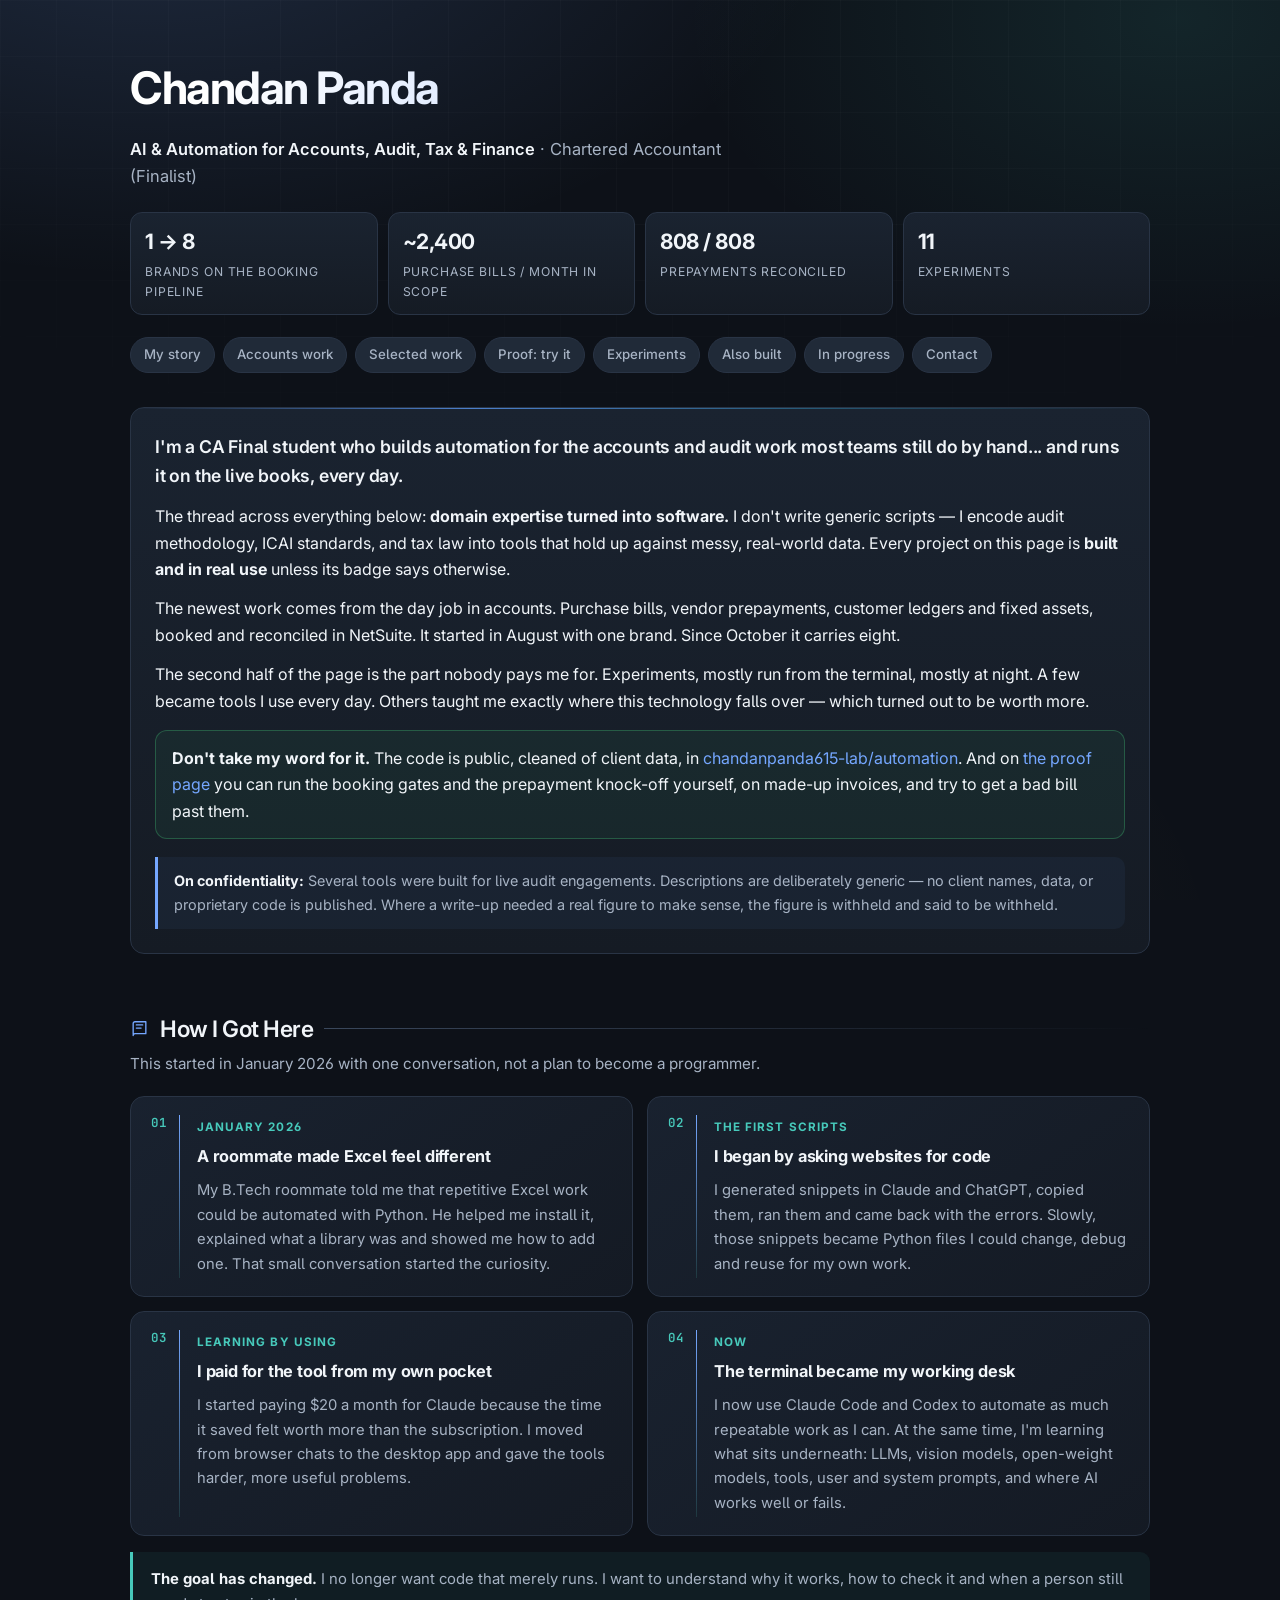
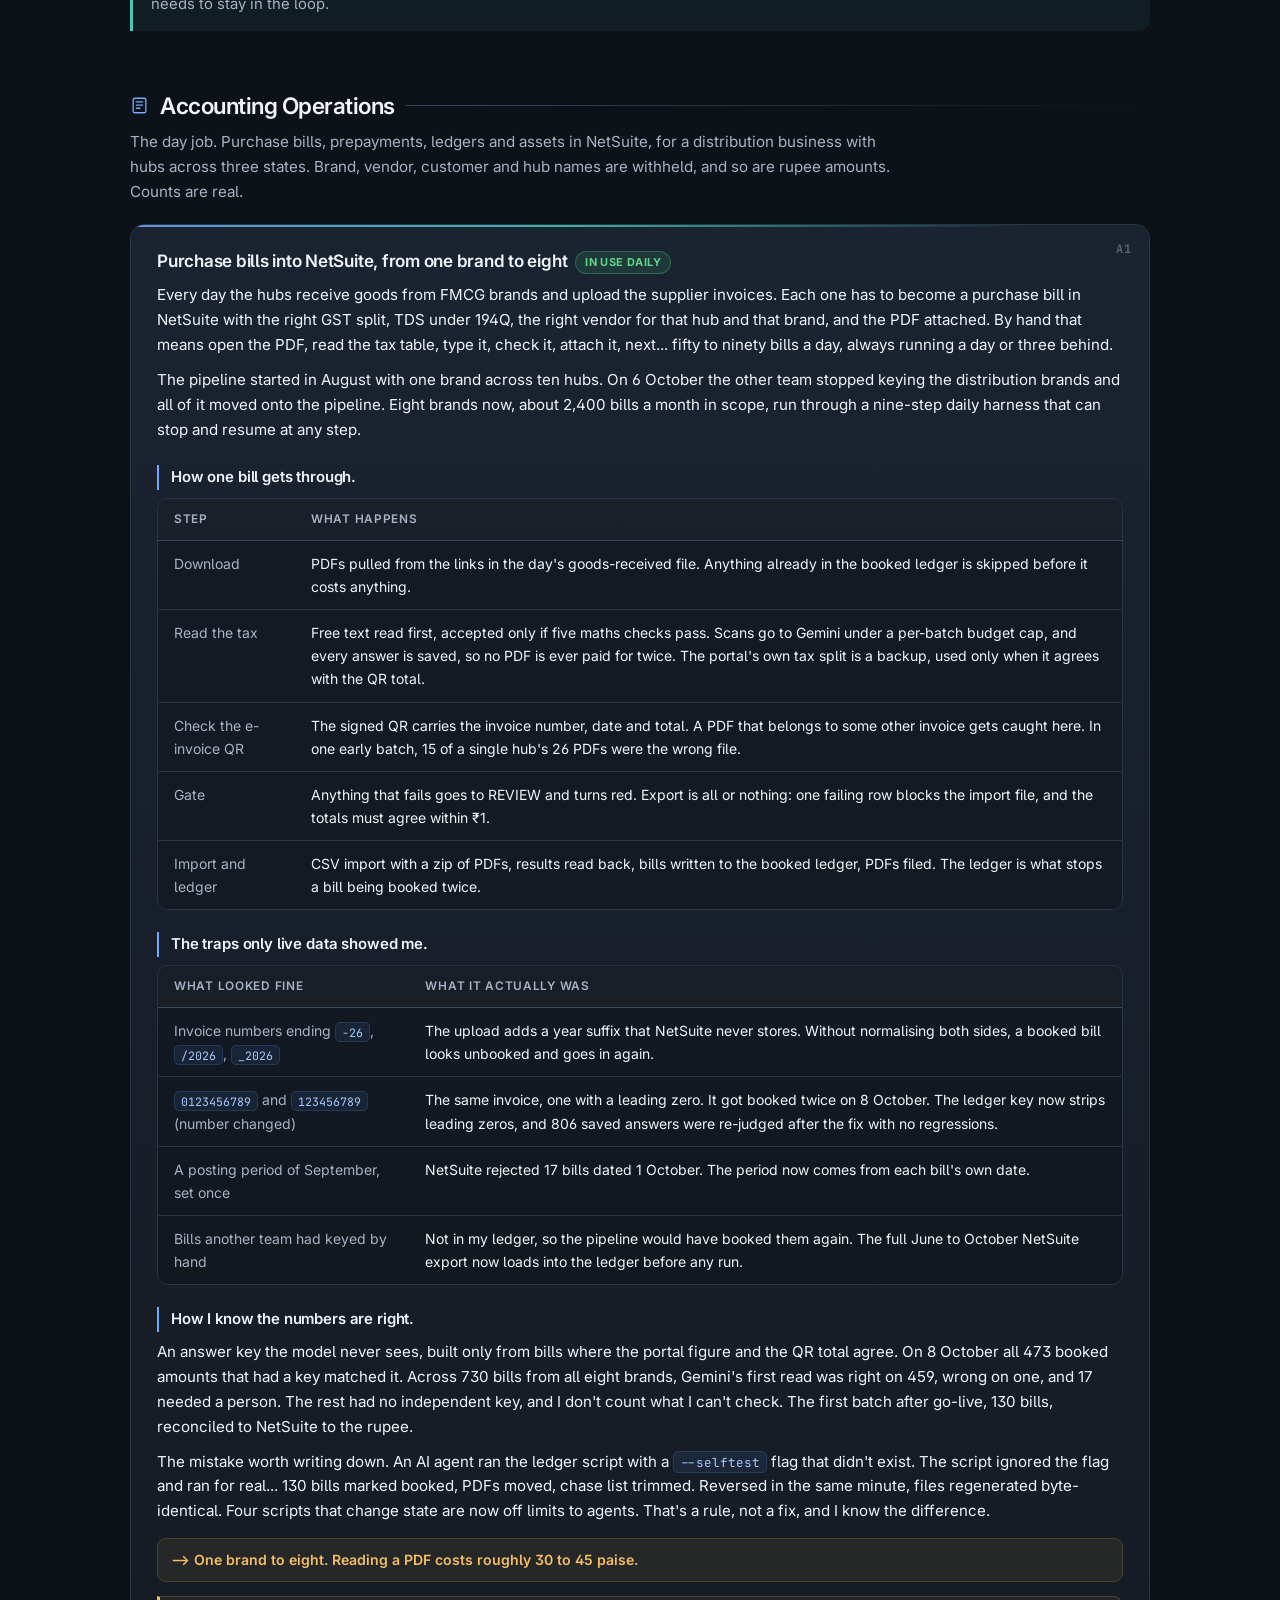
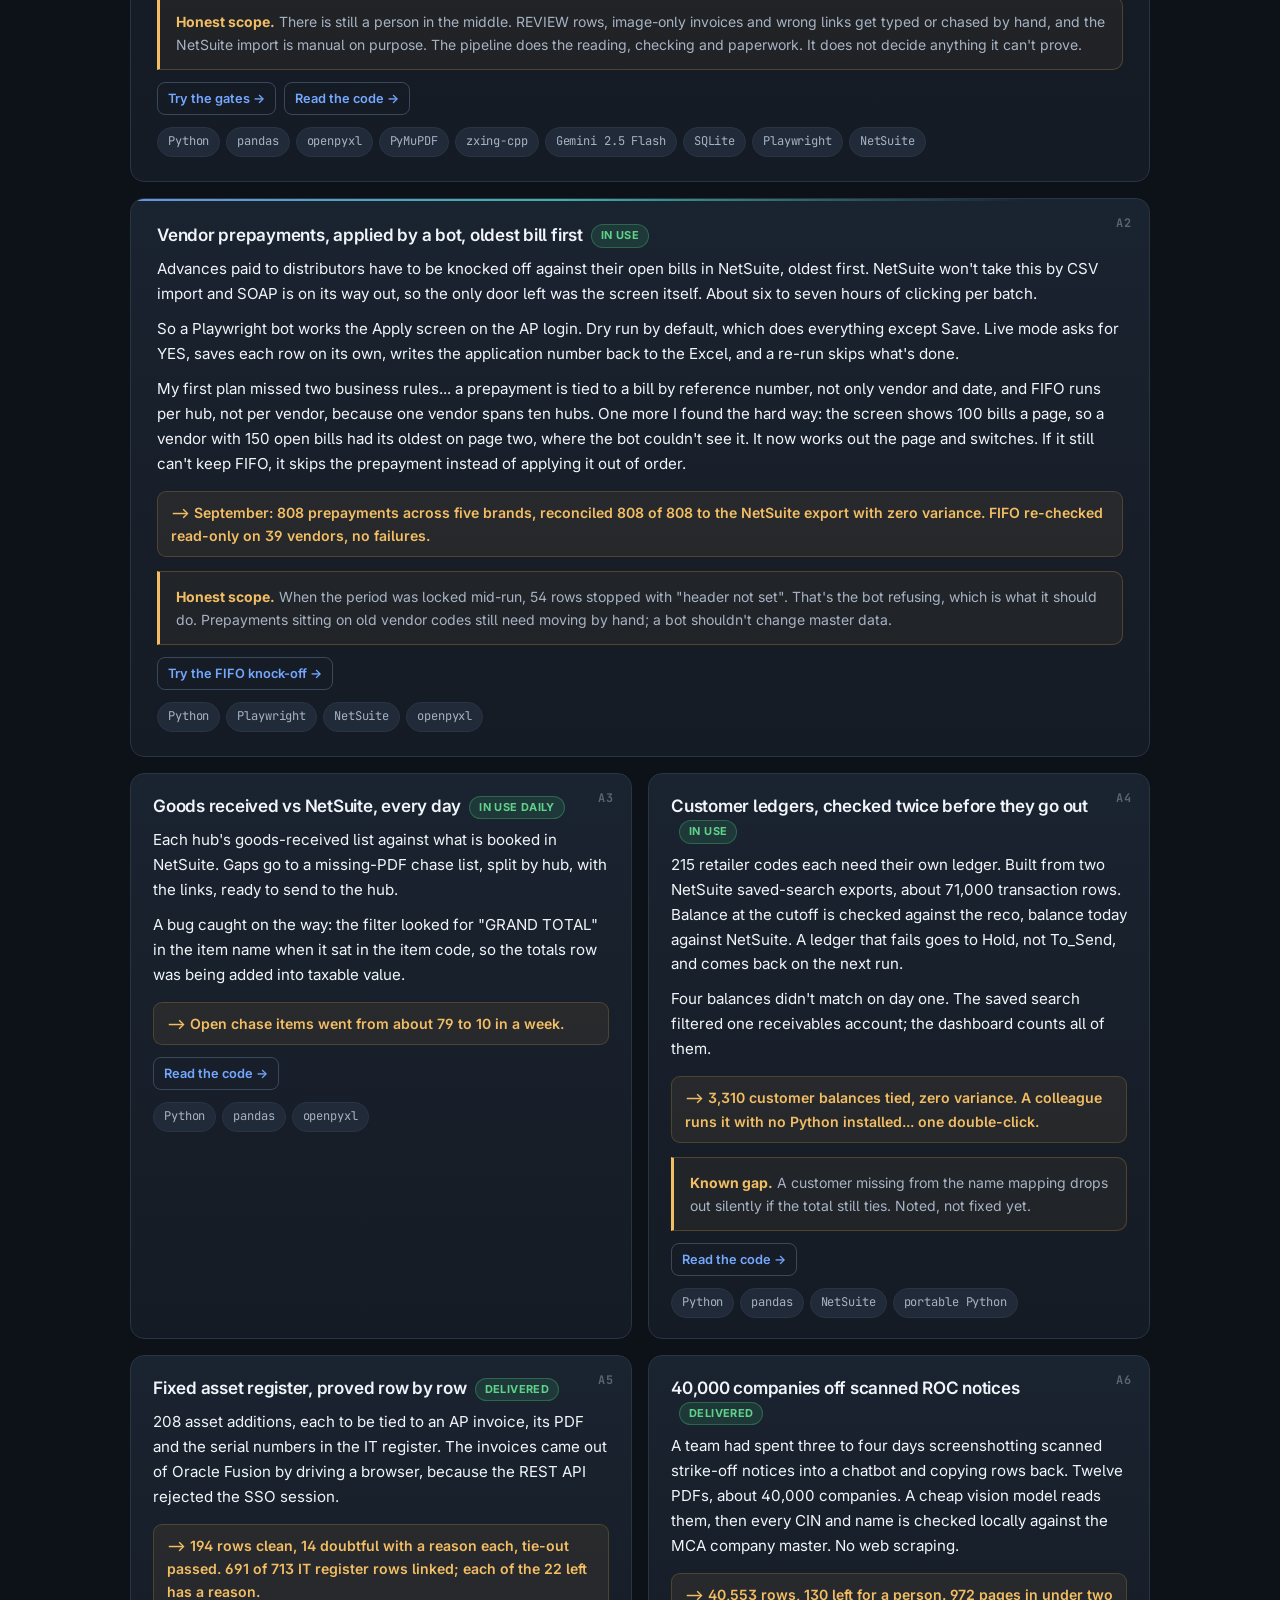
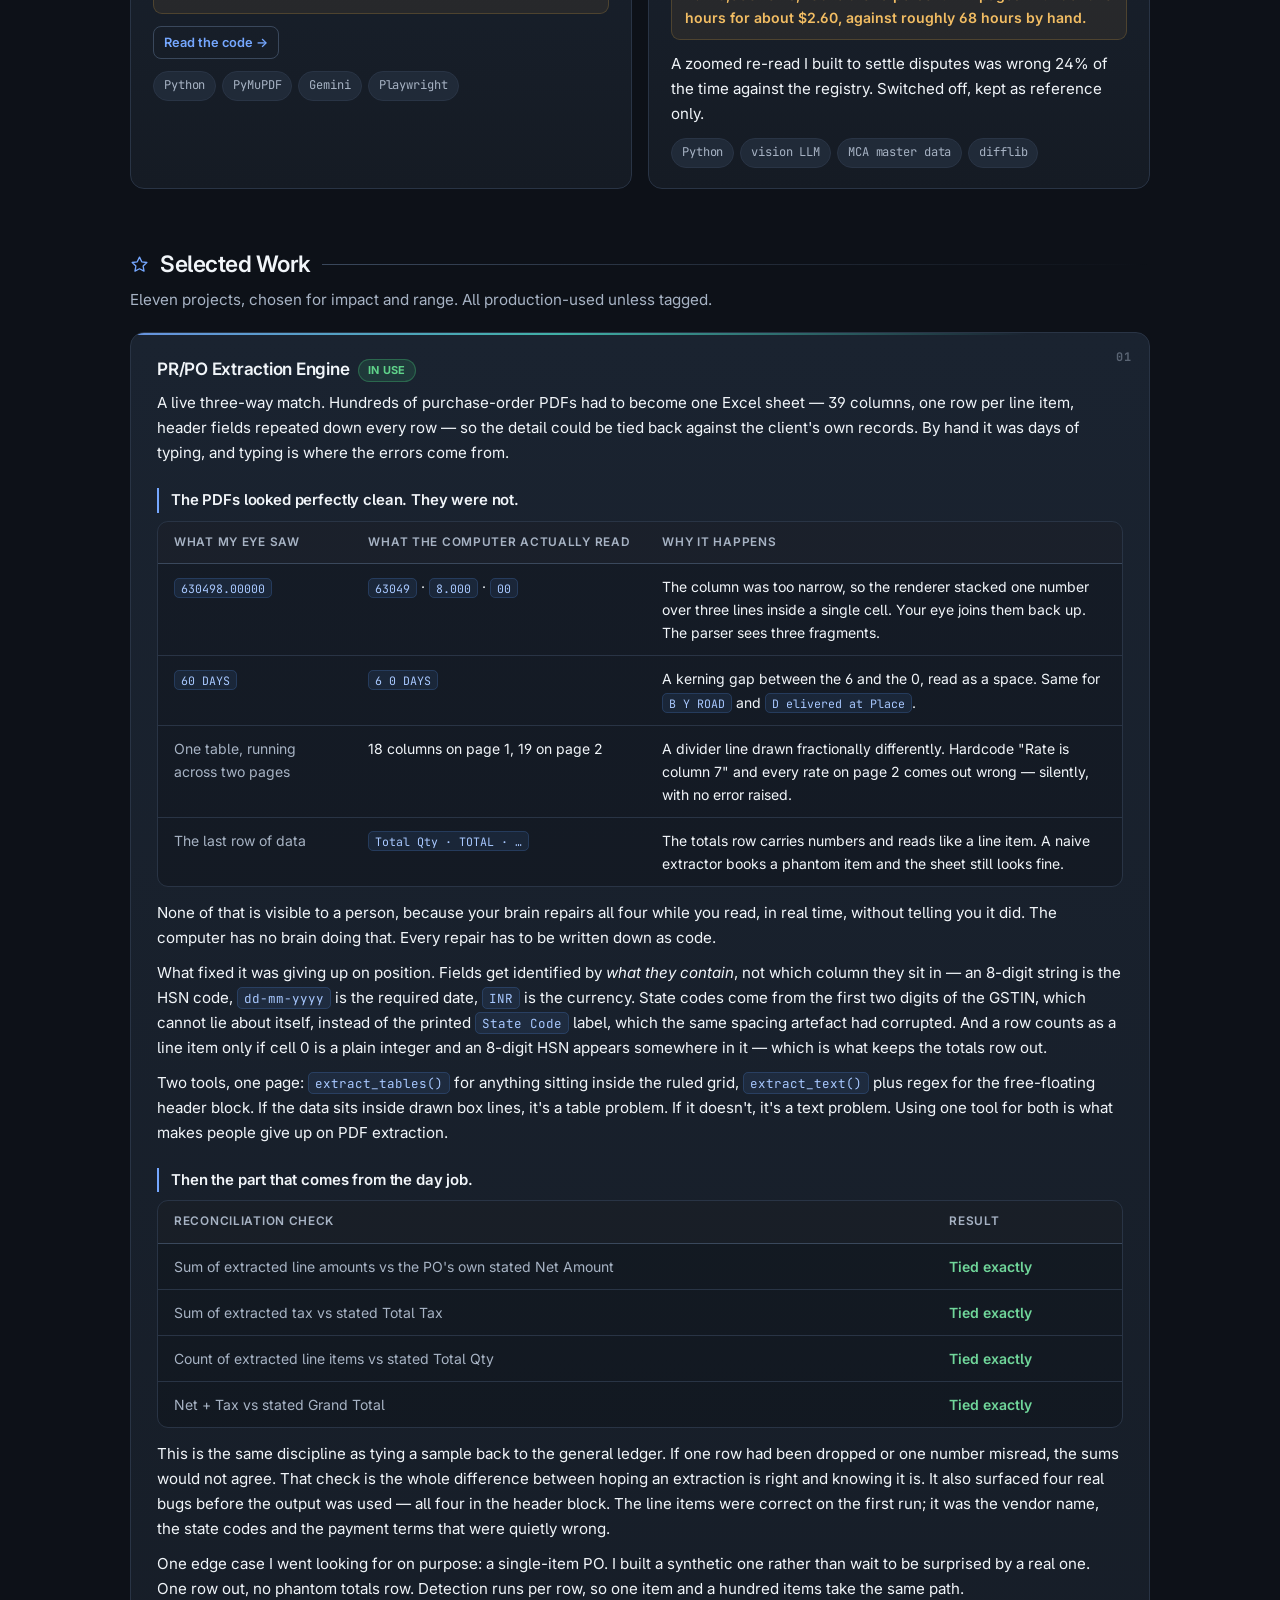
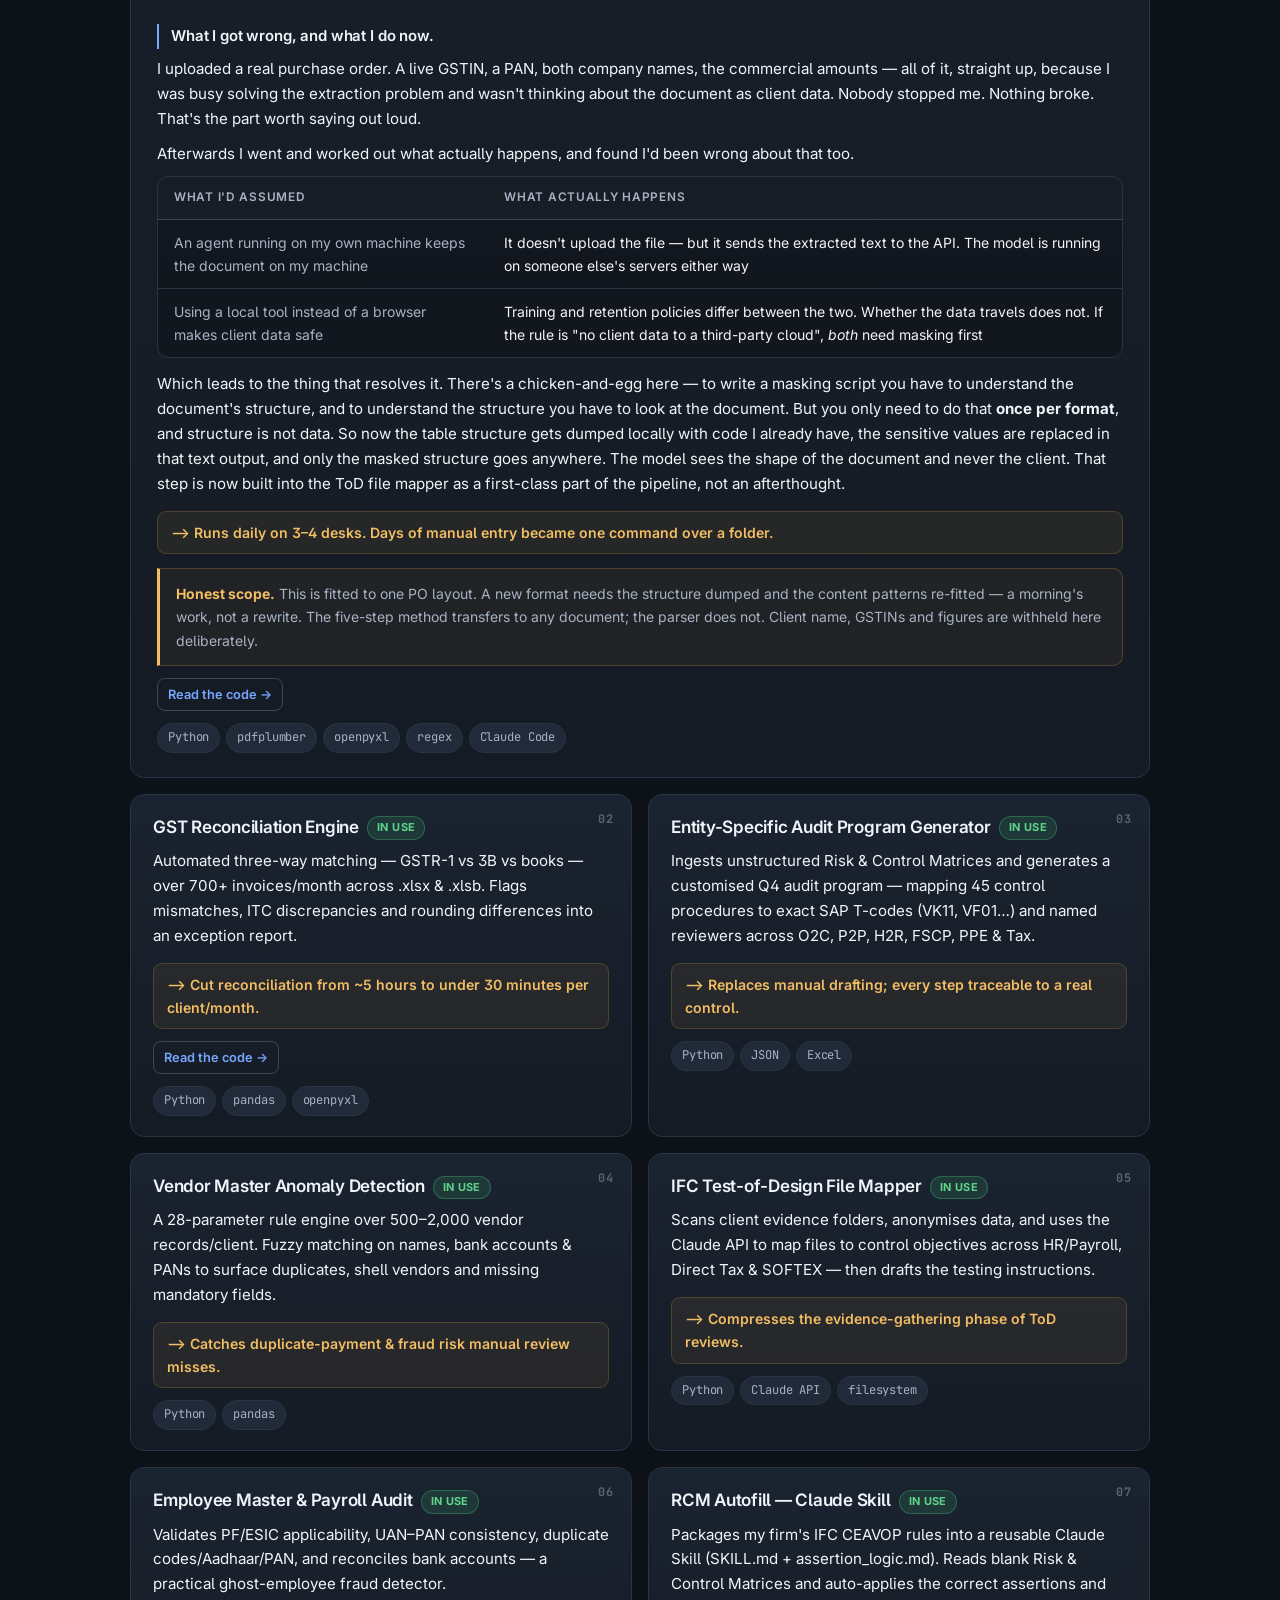
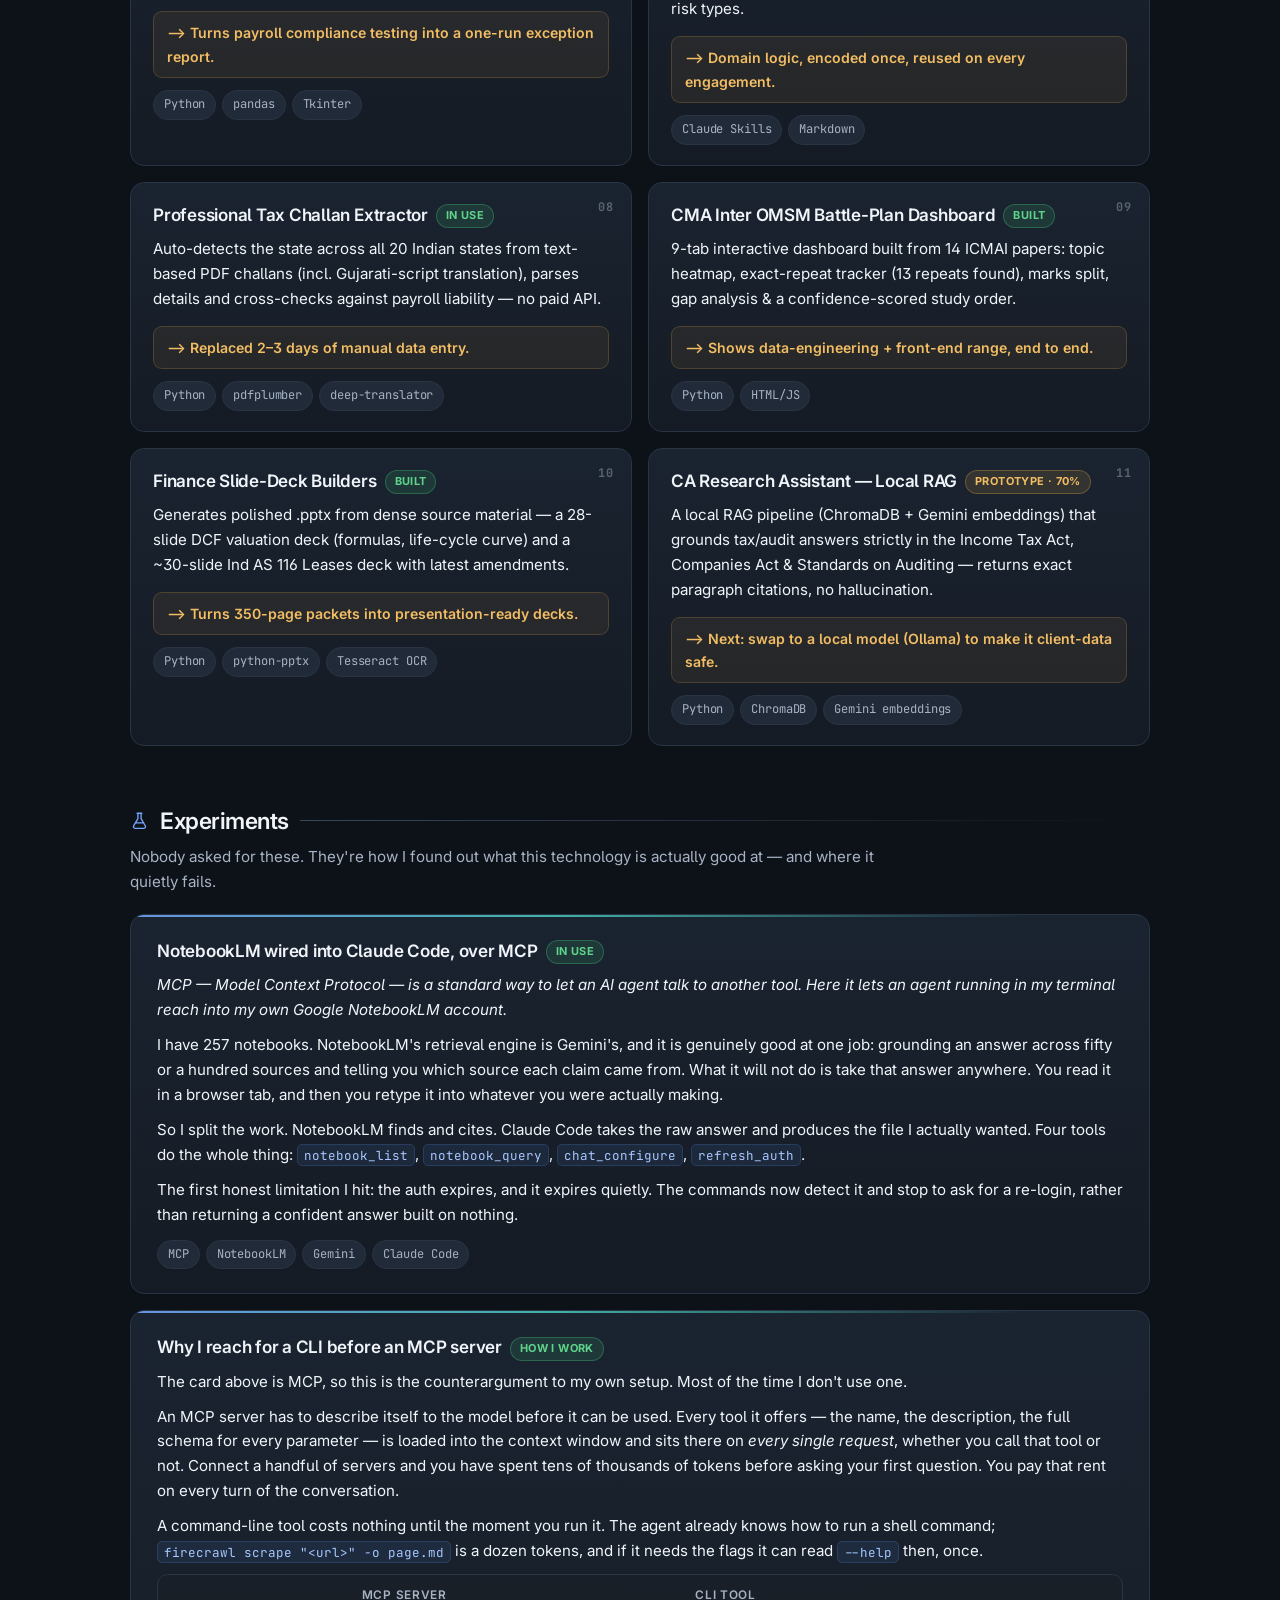
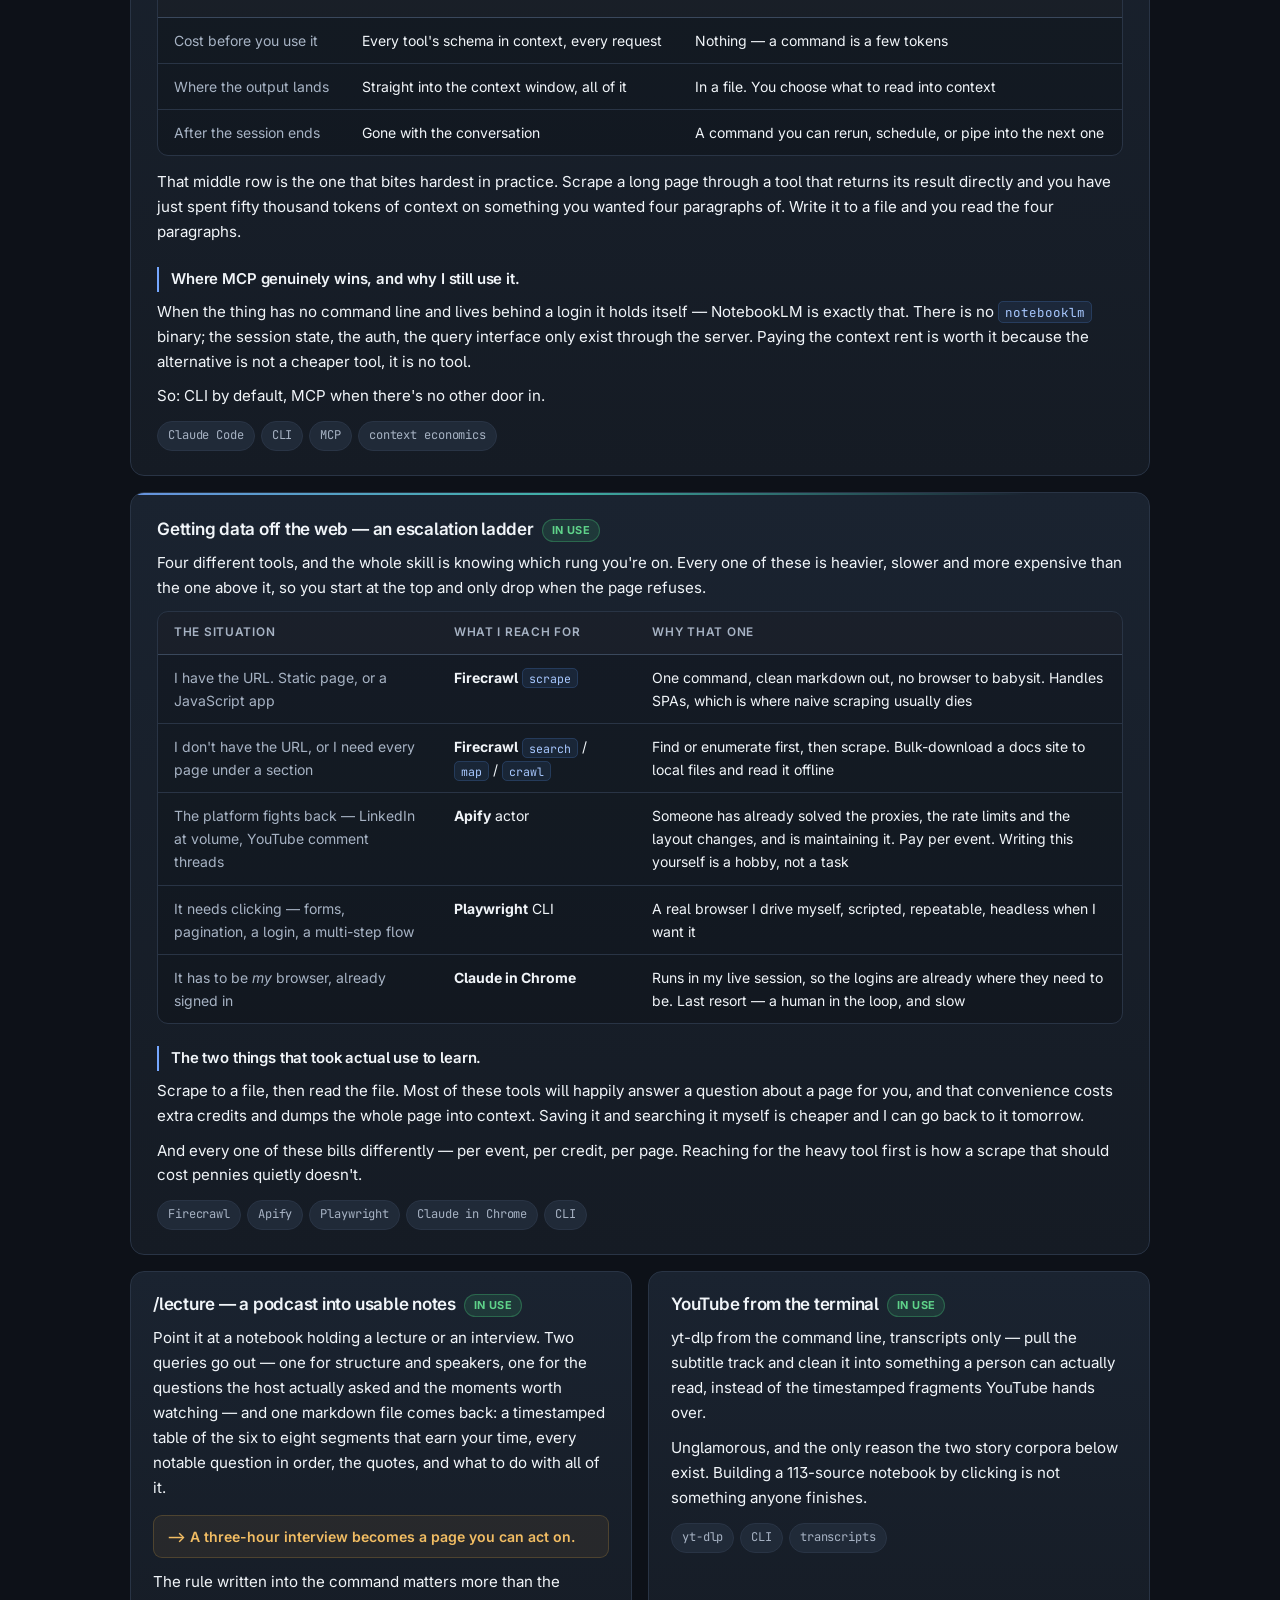
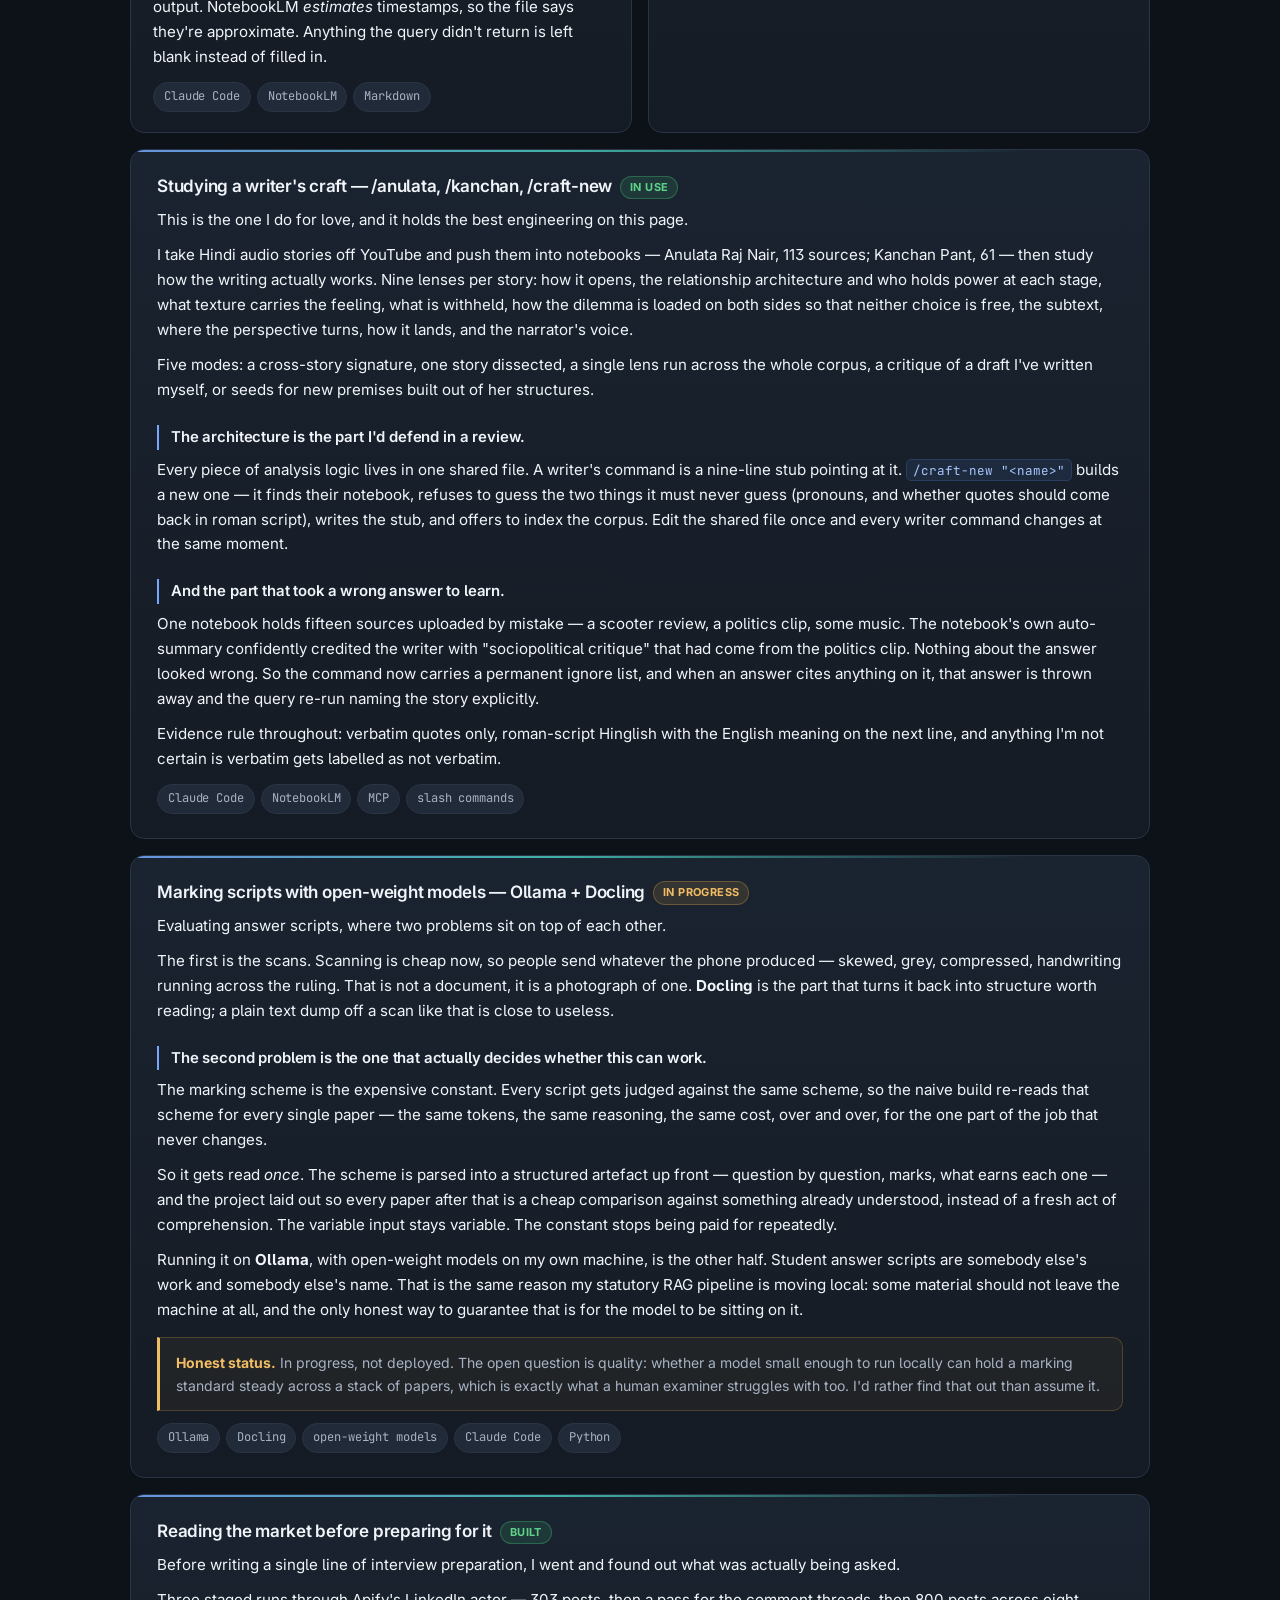
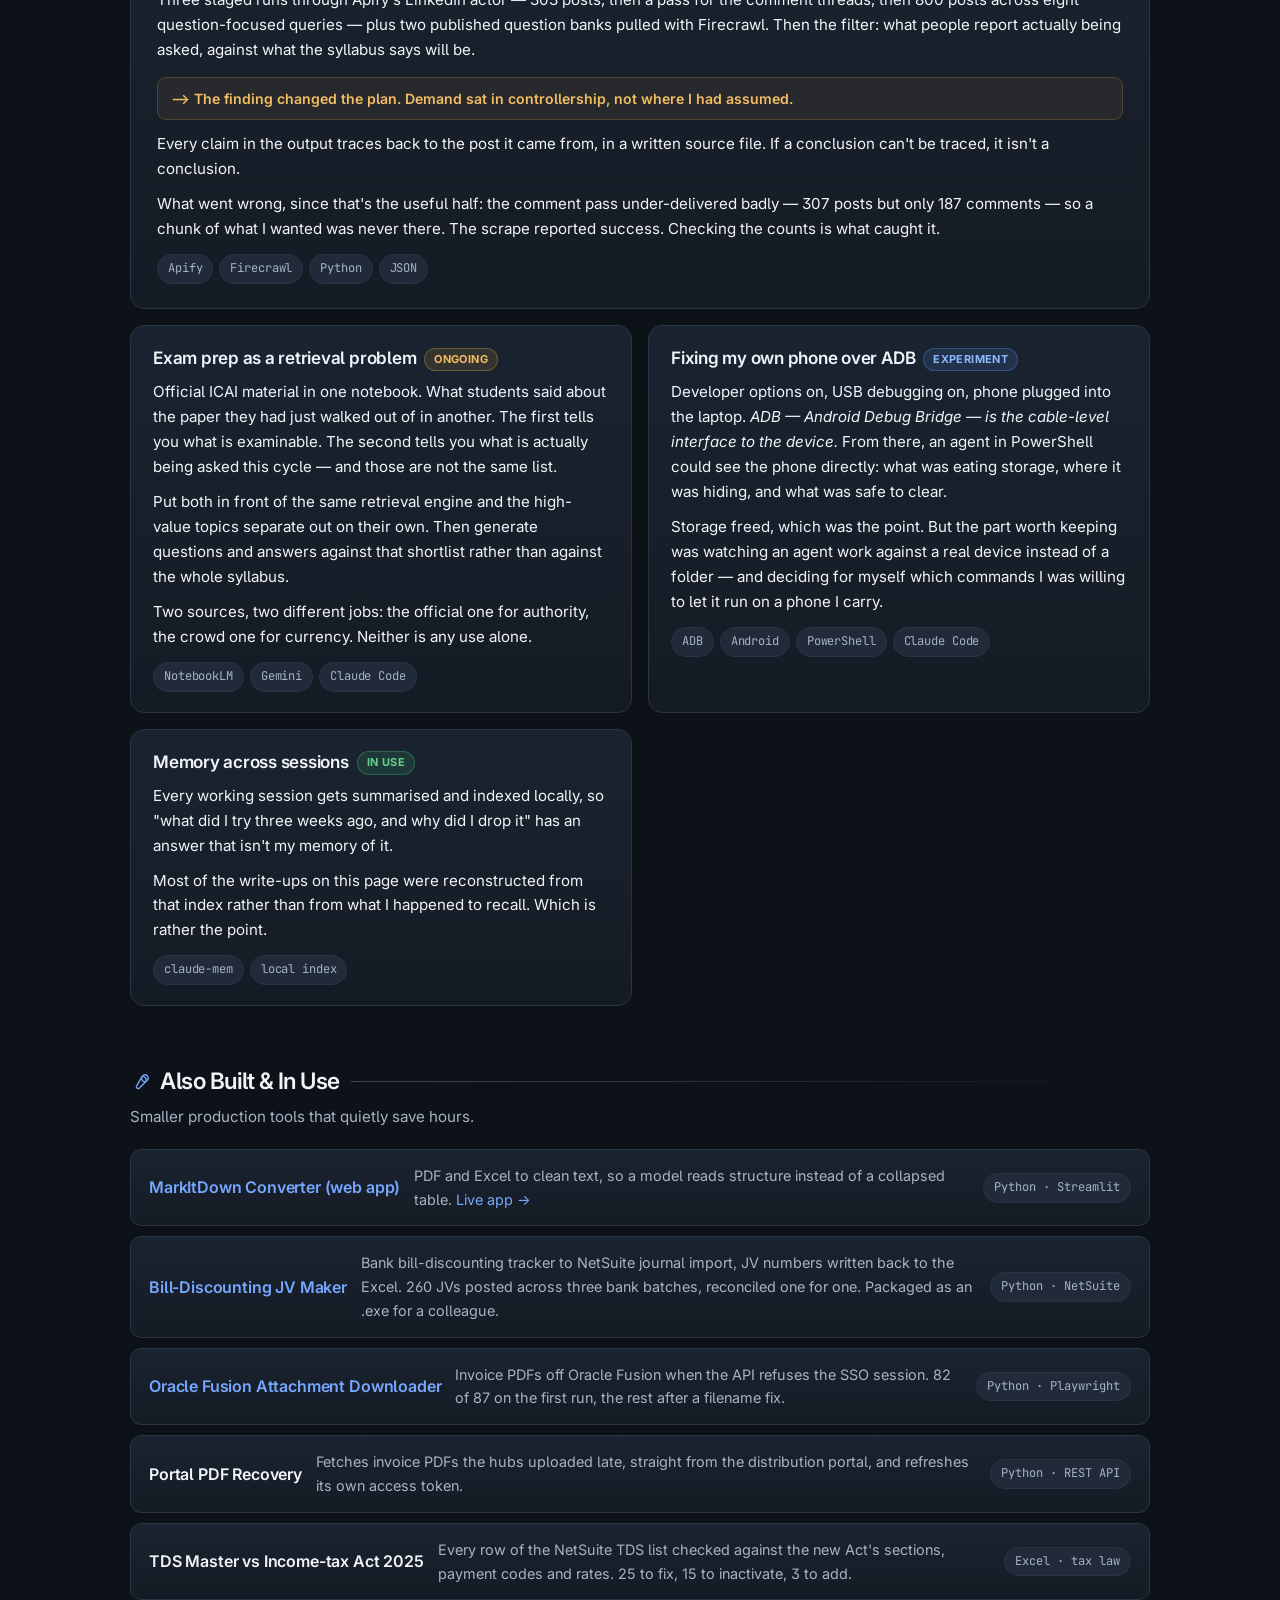
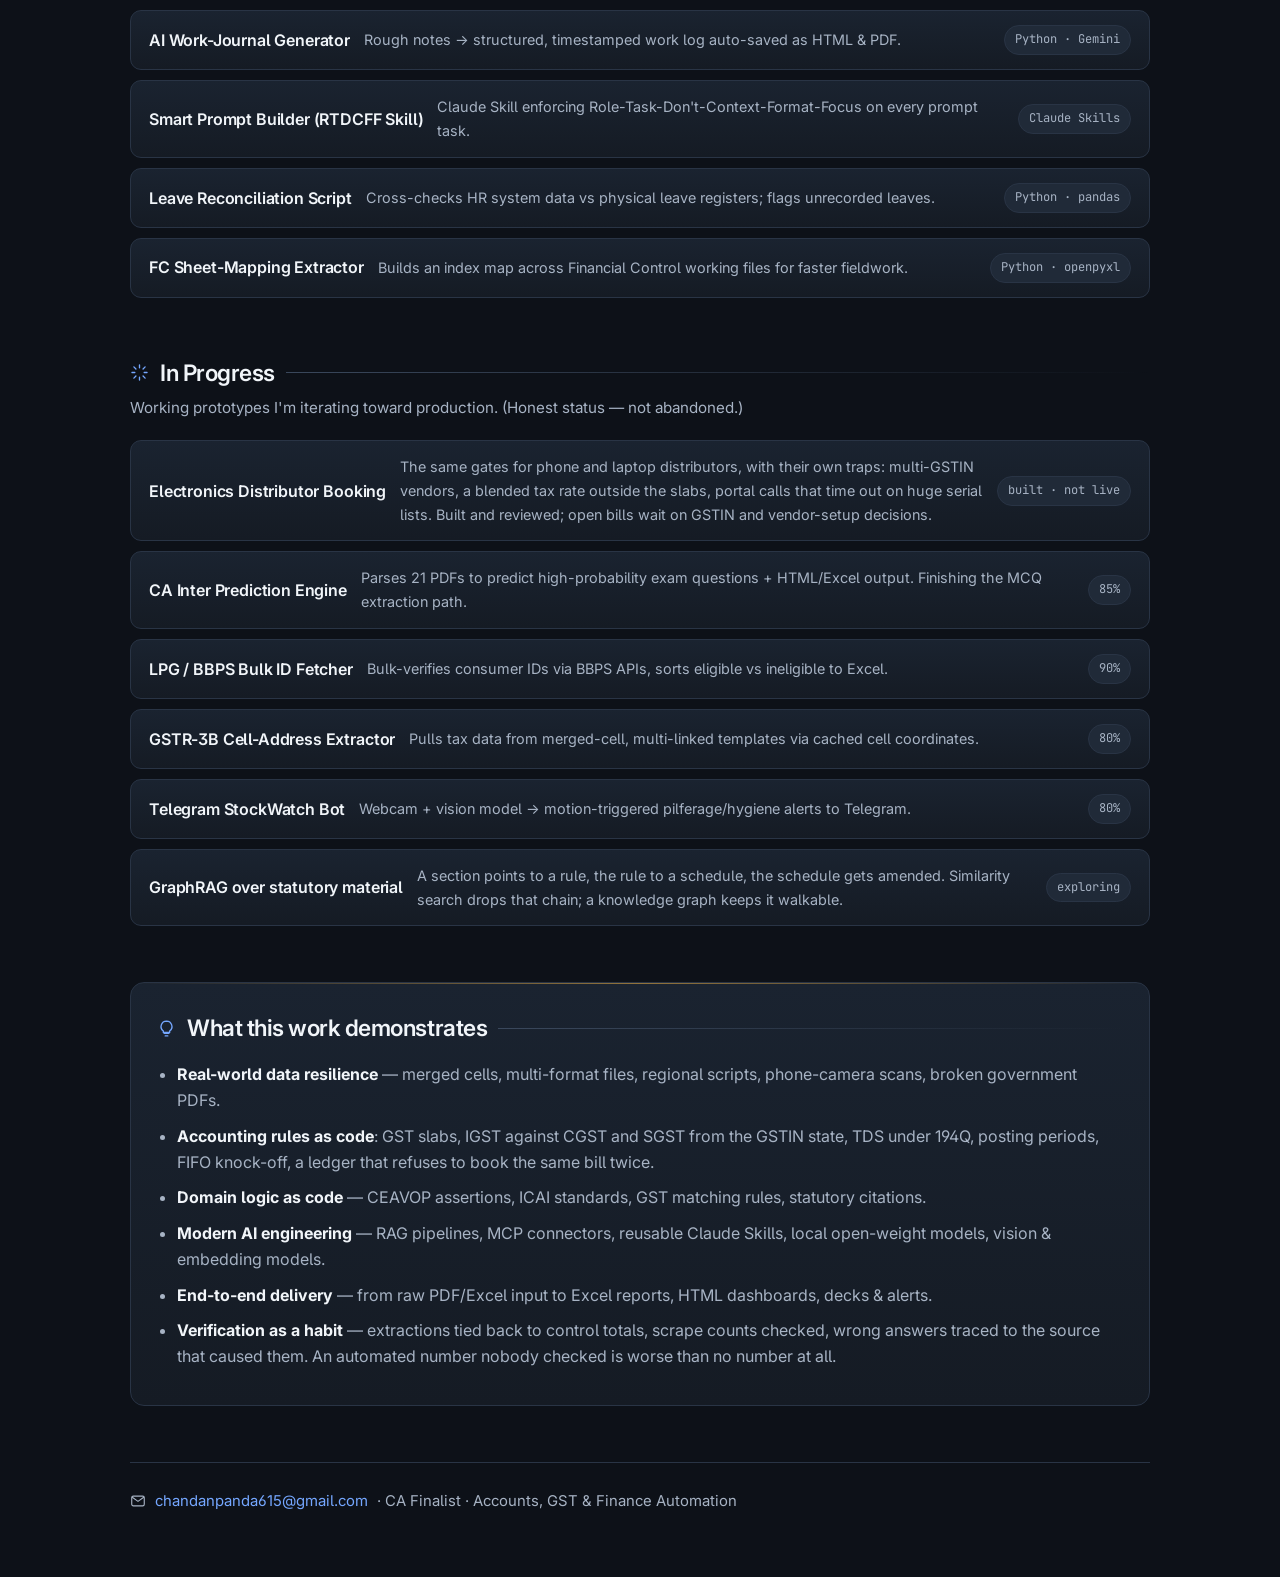
==== commit 900ec2ac: "Add proof page: run the booking gates and FIFO knock-off yourself proof.html runs the purchase-bill " ====
--- a/index.html
+++ b/index.html
@@ -217,6 +217,11 @@
     border-radius:0 10px 10px 0;margin:14px 0 12px;
   }
   .scope strong{color:var(--gold)}
+  .proof{display:flex;flex-wrap:wrap;gap:8px;margin:12px 0 0}
+  .proof a{font-size:.8rem;font-weight:600;padding:5px 10px;border-radius:8px;border:1px solid var(--line-2);text-decoration:none}
+  .proof a:hover{border-color:var(--accent)}
+  .prove{margin:16px 0 0;padding:14px 16px;border-radius:12px;border:1px solid rgba(74,222,128,.28);background:rgba(74,222,128,.06)}
+  .prove strong{color:var(--text)}
 
   /* ---------- mini rows ---------- */
   .mini{display:grid;gap:10px;grid-template-columns:1fr}
@@ -290,6 +295,7 @@
       <a href="#story">My story</a>
       <a href="#accounts">Accounts work</a>
       <a href="#work">Selected work</a>
+      <a href="proof.html">Proof: try it</a>
       <a href="#experiments">Experiments</a>
       <a href="#also">Also built</a>
       <a href="#progress">In progress</a>
@@ -302,6 +308,7 @@
     <p>The thread across everything below: <strong>domain expertise turned into software.</strong> I don't write generic scripts — I encode audit methodology, ICAI standards, and tax law into tools that hold up against messy, real-world data. Every project on this page is <strong>built and in real use</strong> unless its badge says otherwise.</p>
     <p>The newest work comes from the day job in accounts. Purchase bills, vendor prepayments, customer ledgers and fixed assets, booked and reconciled in NetSuite. It started in August with one brand. Since October it carries eight.</p>
     <p>The second half of the page is the part nobody pays me for. Experiments, mostly run from the terminal, mostly at night. A few became tools I use every day. Others taught me exactly where this technology falls over — which turned out to be worth more.</p>
+    <div class="prove"><strong>Don't take my word for it.</strong> The code is public, cleaned of client data, in <a href="https://github.com/chandanpanda615-lab/automation">chandanpanda615-lab/automation</a>. And on <a href="proof.html">the proof page</a> you can run the booking gates and the prepayment knock-off yourself, on made-up invoices, and try to get a bad bill past them.</div>
     <div class="note"><strong>On confidentiality:</strong> Several tools were built for live audit engagements. Descriptions are deliberately generic — no client names, data, or proprietary code is published. Where a write-up needed a real figure to make sense, the figure is withheld and said to be withheld.</div>
   </section>
 
@@ -375,6 +382,7 @@
 
       <p class="impact">⟶ One brand to eight. Reading a PDF costs roughly 30 to 45 paise.</p>
       <div class="scope"><strong>Honest scope.</strong> There is still a person in the middle. REVIEW rows, image-only invoices and wrong links get typed or chased by hand, and the NetSuite import is manual on purpose. The pipeline does the reading, checking and paperwork. It does not decide anything it can't prove.</div>
+      <div class="proof"><a href="proof.html#gates">Try the gates →</a><a href="https://github.com/chandanpanda615-lab/automation/tree/main/netsuite-purchase-automation">Read the code →</a></div>
       <div class="stack"><span>Python</span><span>pandas</span><span>openpyxl</span><span>PyMuPDF</span><span>zxing-cpp</span><span>Gemini 2.5 Flash</span><span>SQLite</span><span>Playwright</span><span>NetSuite</span></div>
     </div>
 
@@ -385,6 +393,7 @@
       <p>My first plan missed two business rules... a prepayment is tied to a bill by reference number, not only vendor and date, and FIFO runs per hub, not per vendor, because one vendor spans ten hubs. One more I found the hard way: the screen shows 100 bills a page, so a vendor with 150 open bills had its oldest on page two, where the bot couldn't see it. It now works out the page and switches. If it still can't keep FIFO, it skips the prepayment instead of applying it out of order.</p>
       <p class="impact">⟶ September: 808 prepayments across five brands, reconciled 808 of 808 to the NetSuite export with zero variance. FIFO re-checked read-only on 39 vendors, no failures.</p>
       <div class="scope"><strong>Honest scope.</strong> When the period was locked mid-run, 54 rows stopped with "header not set". That's the bot refusing, which is what it should do. Prepayments sitting on old vendor codes still need moving by hand; a bot shouldn't change master data.</div>
+      <div class="proof"><a href="proof.html#fifo">Try the FIFO knock-off →</a></div>
       <div class="stack"><span>Python</span><span>Playwright</span><span>NetSuite</span><span>openpyxl</span></div>
     </div>
 
@@ -393,6 +402,7 @@
       <p>Each hub's goods-received list against what is booked in NetSuite. Gaps go to a missing-PDF chase list, split by hub, with the links, ready to send to the hub.</p>
       <p>A bug caught on the way: the filter looked for "GRAND TOTAL" in the item name when it sat in the item code, so the totals row was being added into taxable value.</p>
       <p class="impact">⟶ Open chase items went from about 79 to 10 in a week.</p>
+      <div class="proof"><a href="https://github.com/chandanpanda615-lab/automation/tree/main/netsuite-purchase-automation/2_Reconciliation">Read the code →</a></div>
       <div class="stack"><span>Python</span><span>pandas</span><span>openpyxl</span></div>
     </div>
 
@@ -402,6 +412,7 @@
       <p>Four balances didn't match on day one. The saved search filtered one receivables account; the dashboard counts all of them.</p>
       <p class="impact">⟶ 3,310 customer balances tied, zero variance. A colleague runs it with no Python installed... one double-click.</p>
       <div class="scope"><strong>Known gap.</strong> A customer missing from the name mapping drops out silently if the total still ties. Noted, not fixed yet.</div>
+      <div class="proof"><a href="https://github.com/chandanpanda615-lab/automation/tree/main/customer-ledger-check">Read the code →</a></div>
       <div class="stack"><span>Python</span><span>pandas</span><span>NetSuite</span><span>portable Python</span></div>
     </div>
 
@@ -409,6 +420,7 @@
       <h3>Fixed asset register, proved row by row<span class="badge b-live">delivered</span></h3>
       <p>208 asset additions, each to be tied to an AP invoice, its PDF and the serial numbers in the IT register. The invoices came out of Oracle Fusion by driving a browser, because the REST API rejected the SSO session.</p>
       <p class="impact">⟶ 194 rows clean, 14 doubtful with a reason each, tie-out passed. 691 of 713 IT register rows linked; each of the 22 left has a reason.</p>
+      <div class="proof"><a href="https://github.com/chandanpanda615-lab/automation/tree/main/far-invoice-reconciliation">Read the code →</a></div>
       <div class="stack"><span>Python</span><span>PyMuPDF</span><span>Gemini</span><span>Playwright</span></div>
     </div>
 
@@ -501,6 +513,7 @@
 
       <p class="impact">⟶ Runs daily on 3–4 desks. Days of manual entry became one command over a folder.</p>
       <div class="scope"><strong>Honest scope.</strong> This is fitted to one PO layout. A new format needs the structure dumped and the content patterns re-fitted — a morning's work, not a rewrite. The five-step method transfers to any document; the parser does not. Client name, GSTINs and figures are withheld here deliberately.</div>
+      <div class="proof"><a href="https://github.com/chandanpanda615-lab/automation/tree/main/po-extractor">Read the code →</a></div>
       <div class="stack"><span>Python</span><span>pdfplumber</span><span>openpyxl</span><span>regex</span><span>Claude Code</span></div>
     </div>
 
@@ -508,6 +521,7 @@
       <h3>GST Reconciliation Engine<span class="badge b-live">in use</span></h3>
       <p>Automated three-way matching — GSTR-1 vs 3B vs books — over 700+ invoices/month across .xlsx &amp; .xlsb. Flags mismatches, ITC discrepancies and rounding differences into an exception report.</p>
       <p class="impact">⟶ Cut reconciliation from ~5 hours to under 30 minutes per client/month.</p>
+      <div class="proof"><a href="https://github.com/chandanpanda615-lab/automation/tree/main/gst-reconciliation">Read the code →</a></div>
       <div class="stack"><span>Python</span><span>pandas</span><span>openpyxl</span></div>
     </div>
 
@@ -743,9 +757,9 @@
   </div>
   <p class="sub">Smaller production tools that quietly save hours.</p>
   <div class="mini">
-    <div class="row"><b>MarkItDown Converter (web app)</b><span class="d">PDF and Excel to clean text, so a model reads structure instead of a collapsed table. <a href="https://markitdown-converter-chandan.streamlit.app/">Live app →</a></span><span class="t">Python · Streamlit</span></div>
-    <div class="row"><b>Bill-Discounting JV Maker</b><span class="d">Bank bill-discounting tracker to NetSuite journal import, JV numbers written back to the Excel. 260 JVs posted across three bank batches, reconciled one for one. Packaged as an .exe for a colleague.</span><span class="t">Python · NetSuite</span></div>
-    <div class="row"><b>Oracle Fusion Attachment Downloader</b><span class="d">Invoice PDFs off Oracle Fusion when the API refuses the SSO session. 82 of 87 on the first run, the rest after a filename fix.</span><span class="t">Python · Playwright</span></div>
+    <div class="row"><b><a href="https://github.com/chandanpanda615-lab/markitdown-converter">MarkItDown Converter (web app)</a></b><span class="d">PDF and Excel to clean text, so a model reads structure instead of a collapsed table. <a href="https://markitdown-converter-chandan.streamlit.app/">Live app →</a></span><span class="t">Python · Streamlit</span></div>
+    <div class="row"><b><a href="https://github.com/chandanpanda615-lab/automation/tree/main/bank-jv-automation">Bill-Discounting JV Maker</a></b><span class="d">Bank bill-discounting tracker to NetSuite journal import, JV numbers written back to the Excel. 260 JVs posted across three bank batches, reconciled one for one. Packaged as an .exe for a colleague.</span><span class="t">Python · NetSuite</span></div>
+    <div class="row"><b><a href="https://github.com/chandanpanda615-lab/automation/tree/main/far-invoice-reconciliation">Oracle Fusion Attachment Downloader</a></b><span class="d">Invoice PDFs off Oracle Fusion when the API refuses the SSO session. 82 of 87 on the first run, the rest after a filename fix.</span><span class="t">Python · Playwright</span></div>
     <div class="row"><b>Portal PDF Recovery</b><span class="d">Fetches invoice PDFs the hubs uploaded late, straight from the distribution portal, and refreshes its own access token.</span><span class="t">Python · REST API</span></div>
     <div class="row"><b>TDS Master vs Income-tax Act 2025</b><span class="d">Every row of the NetSuite TDS list checked against the new Act's sections, payment codes and rates. 25 to fix, 15 to inactivate, 3 to add.</span><span class="t">Excel · tax law</span></div>
     <div class="row"><b>AI Work-Journal Generator</b><span class="d">Rough notes → structured, timestamped work log auto-saved as HTML &amp; PDF.</span><span class="t">Python · Gemini</span></div>
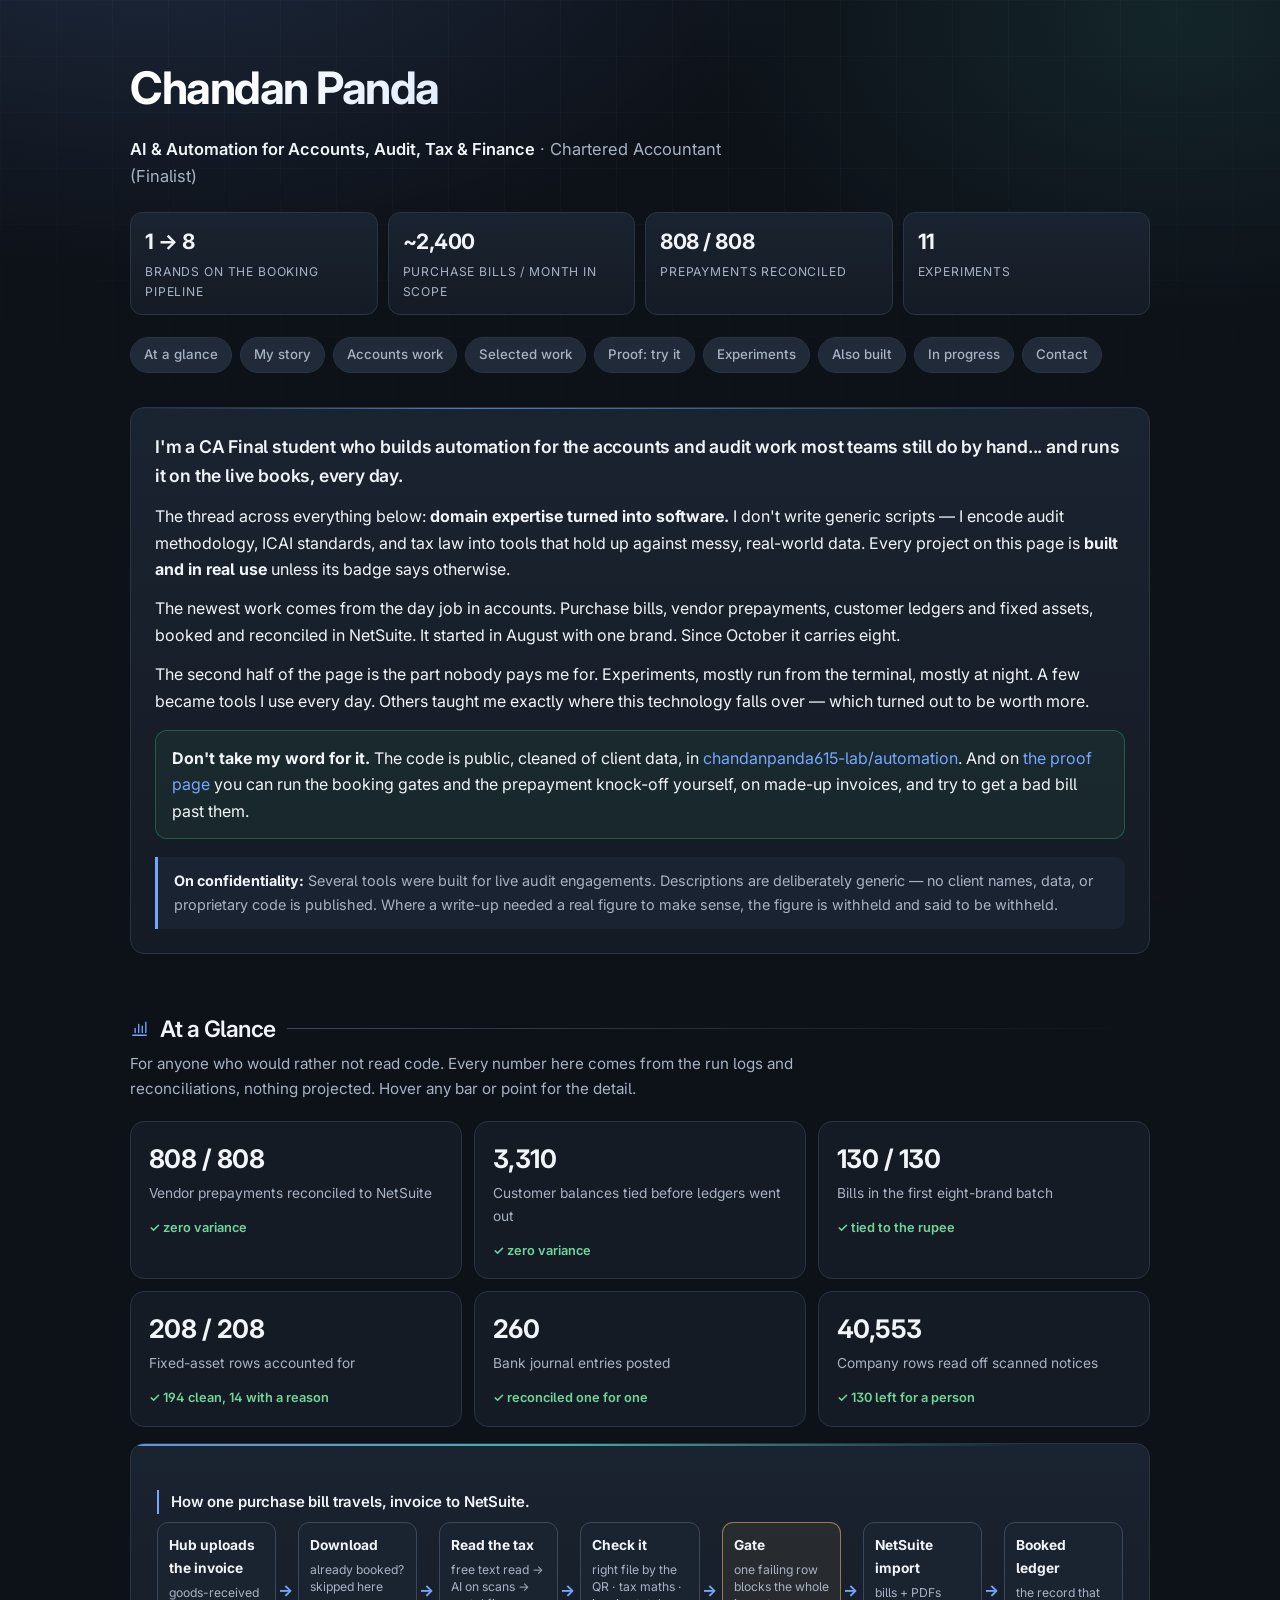
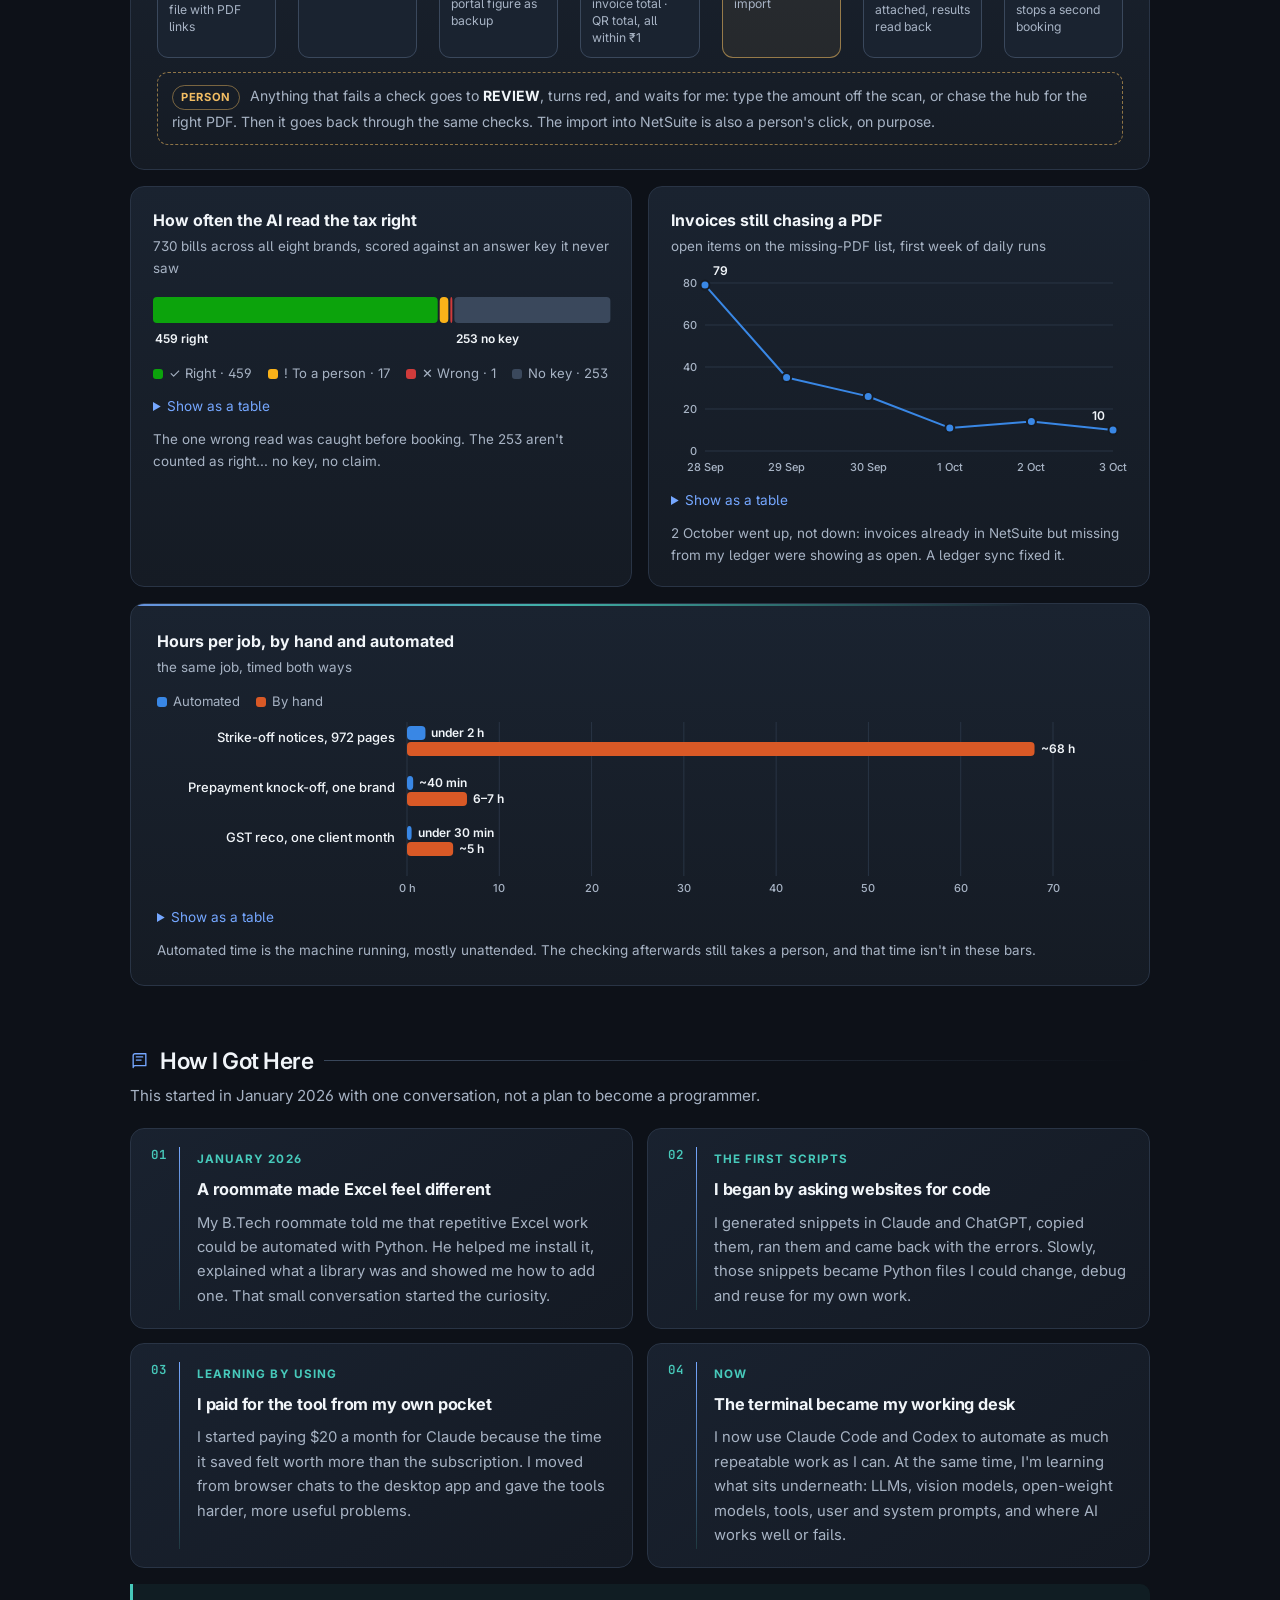
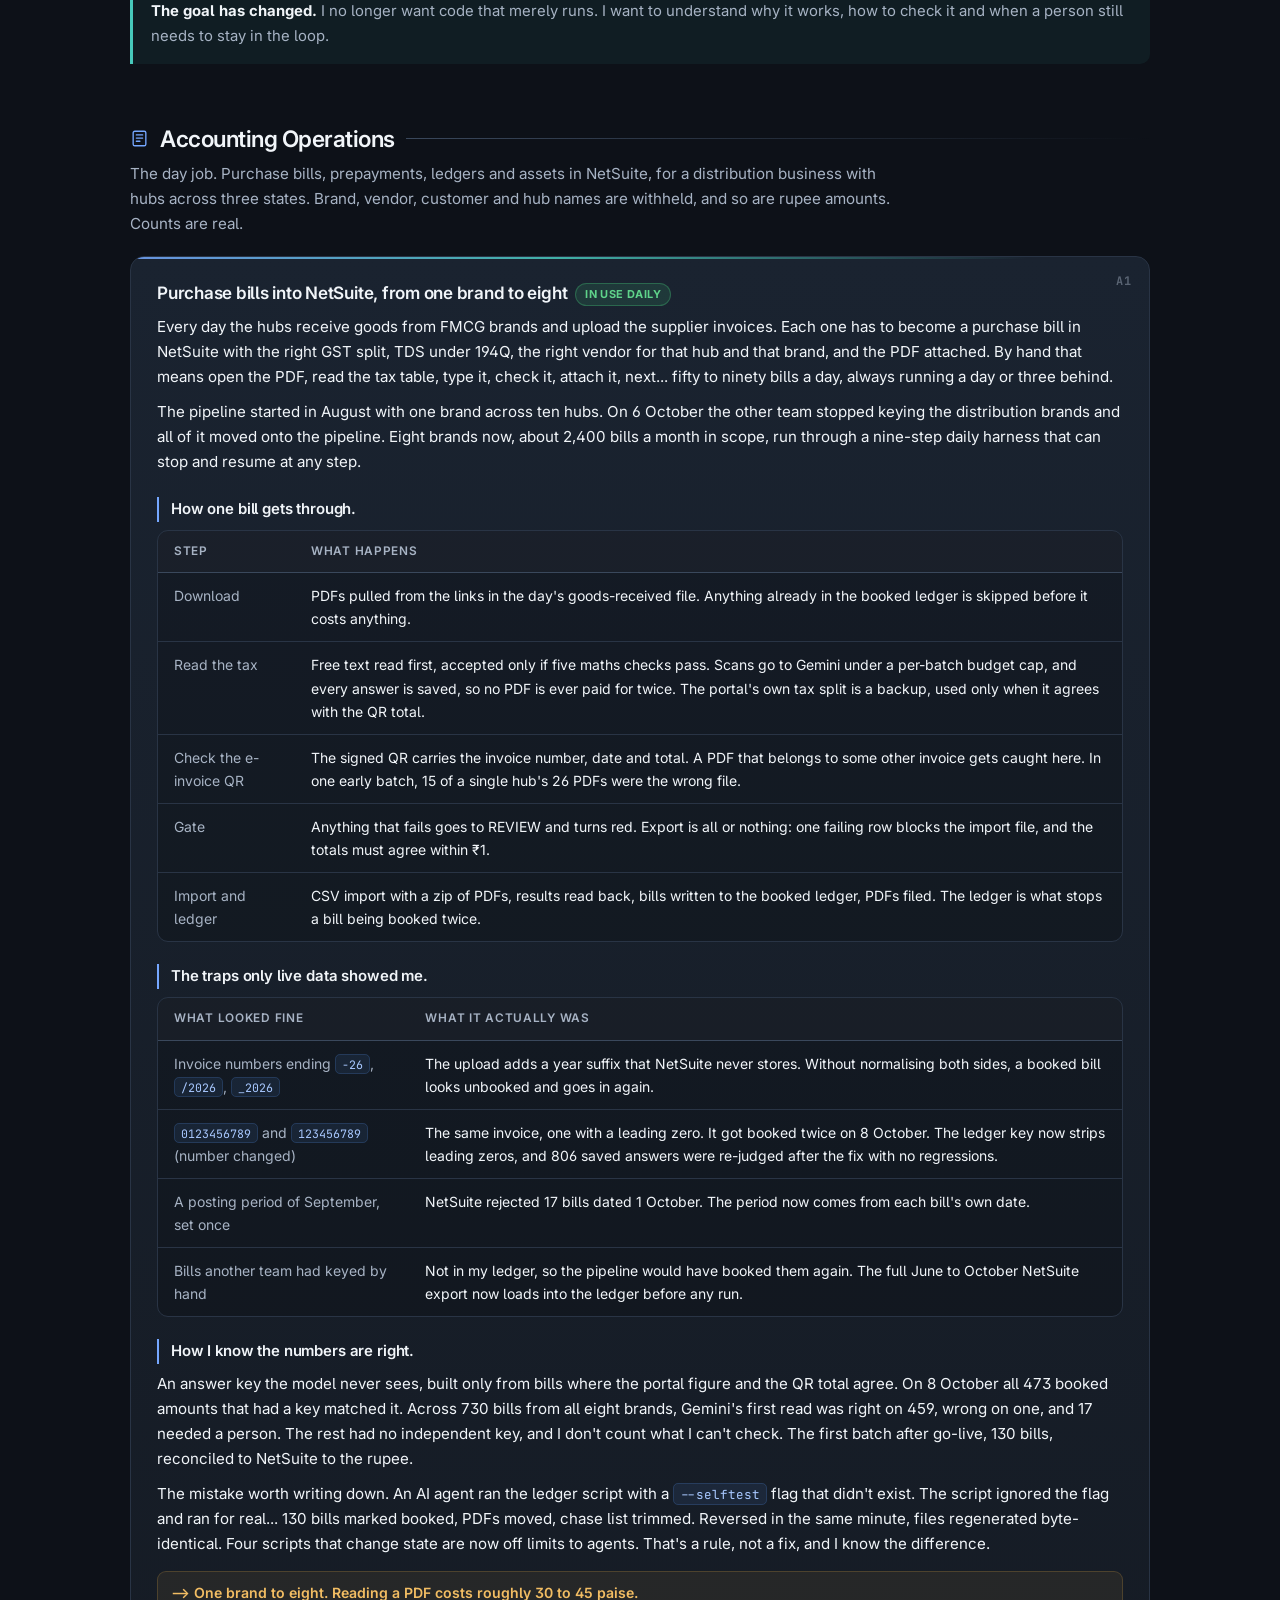
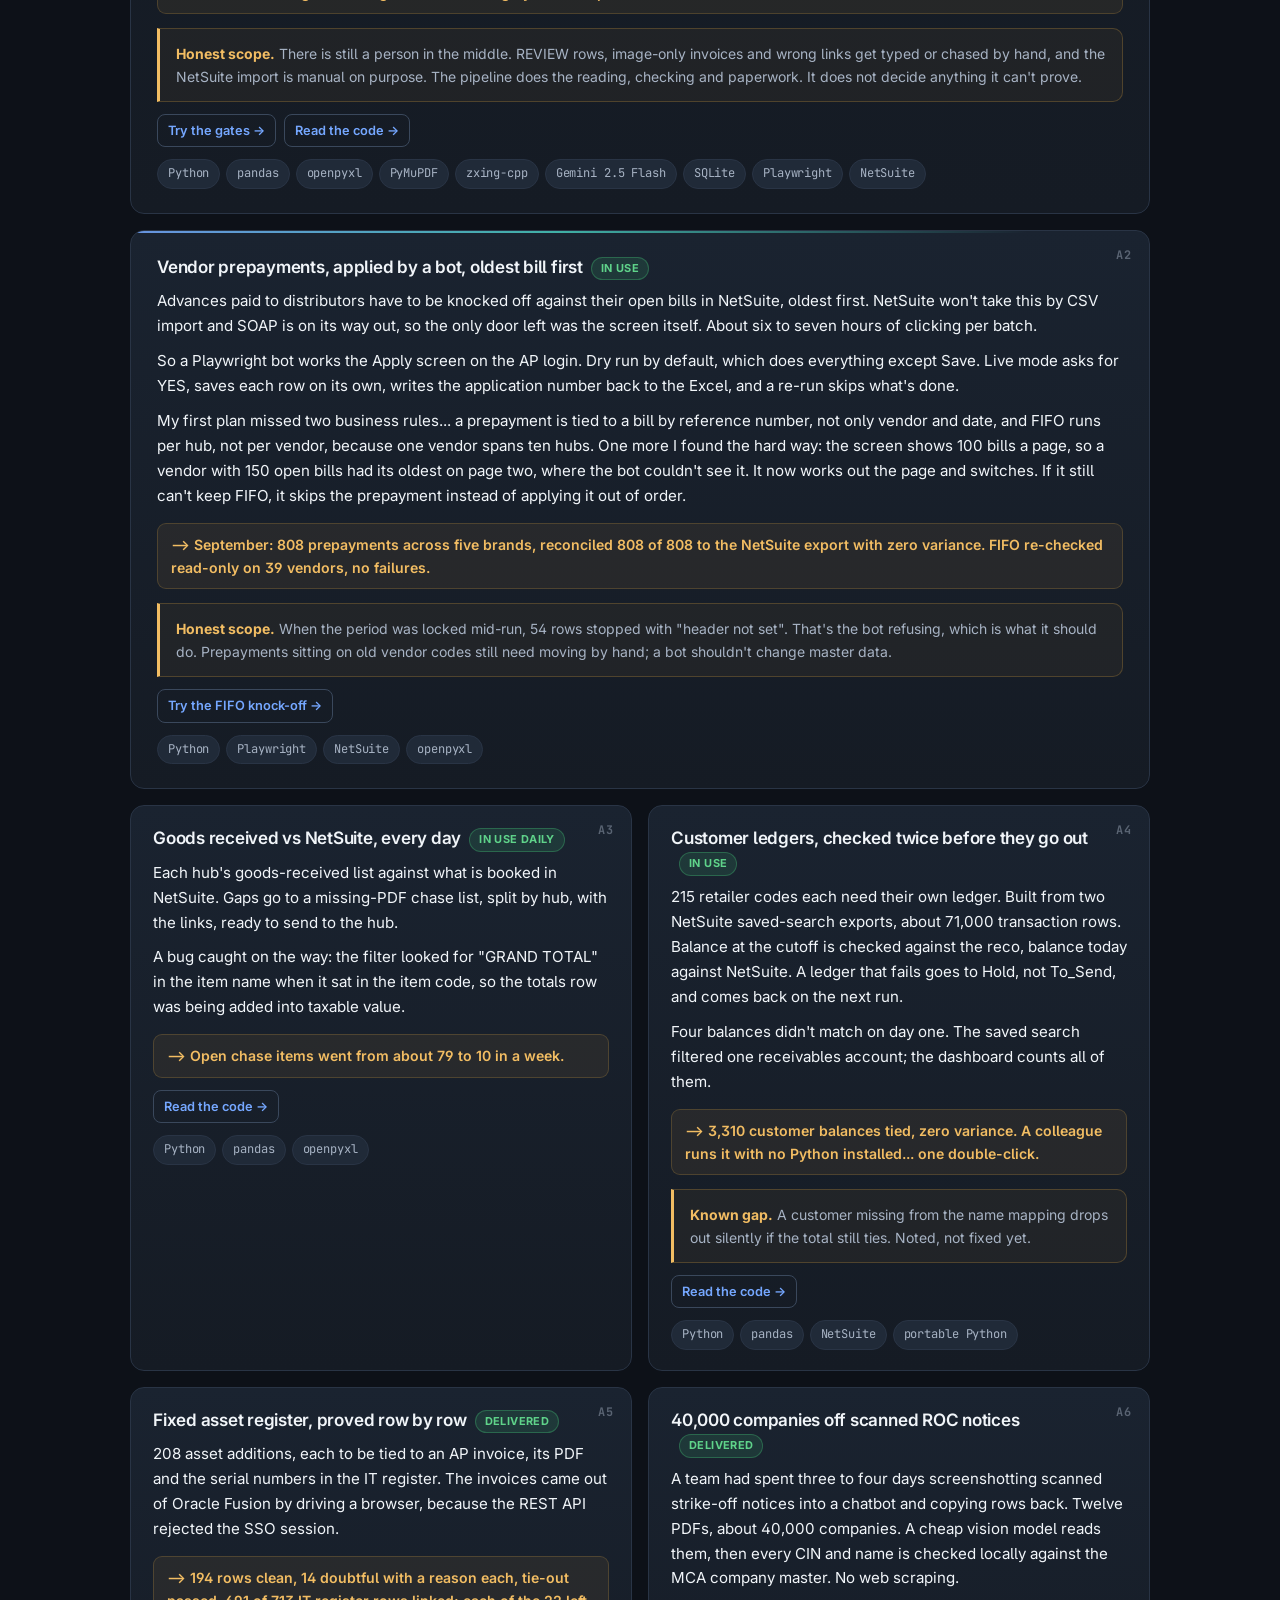
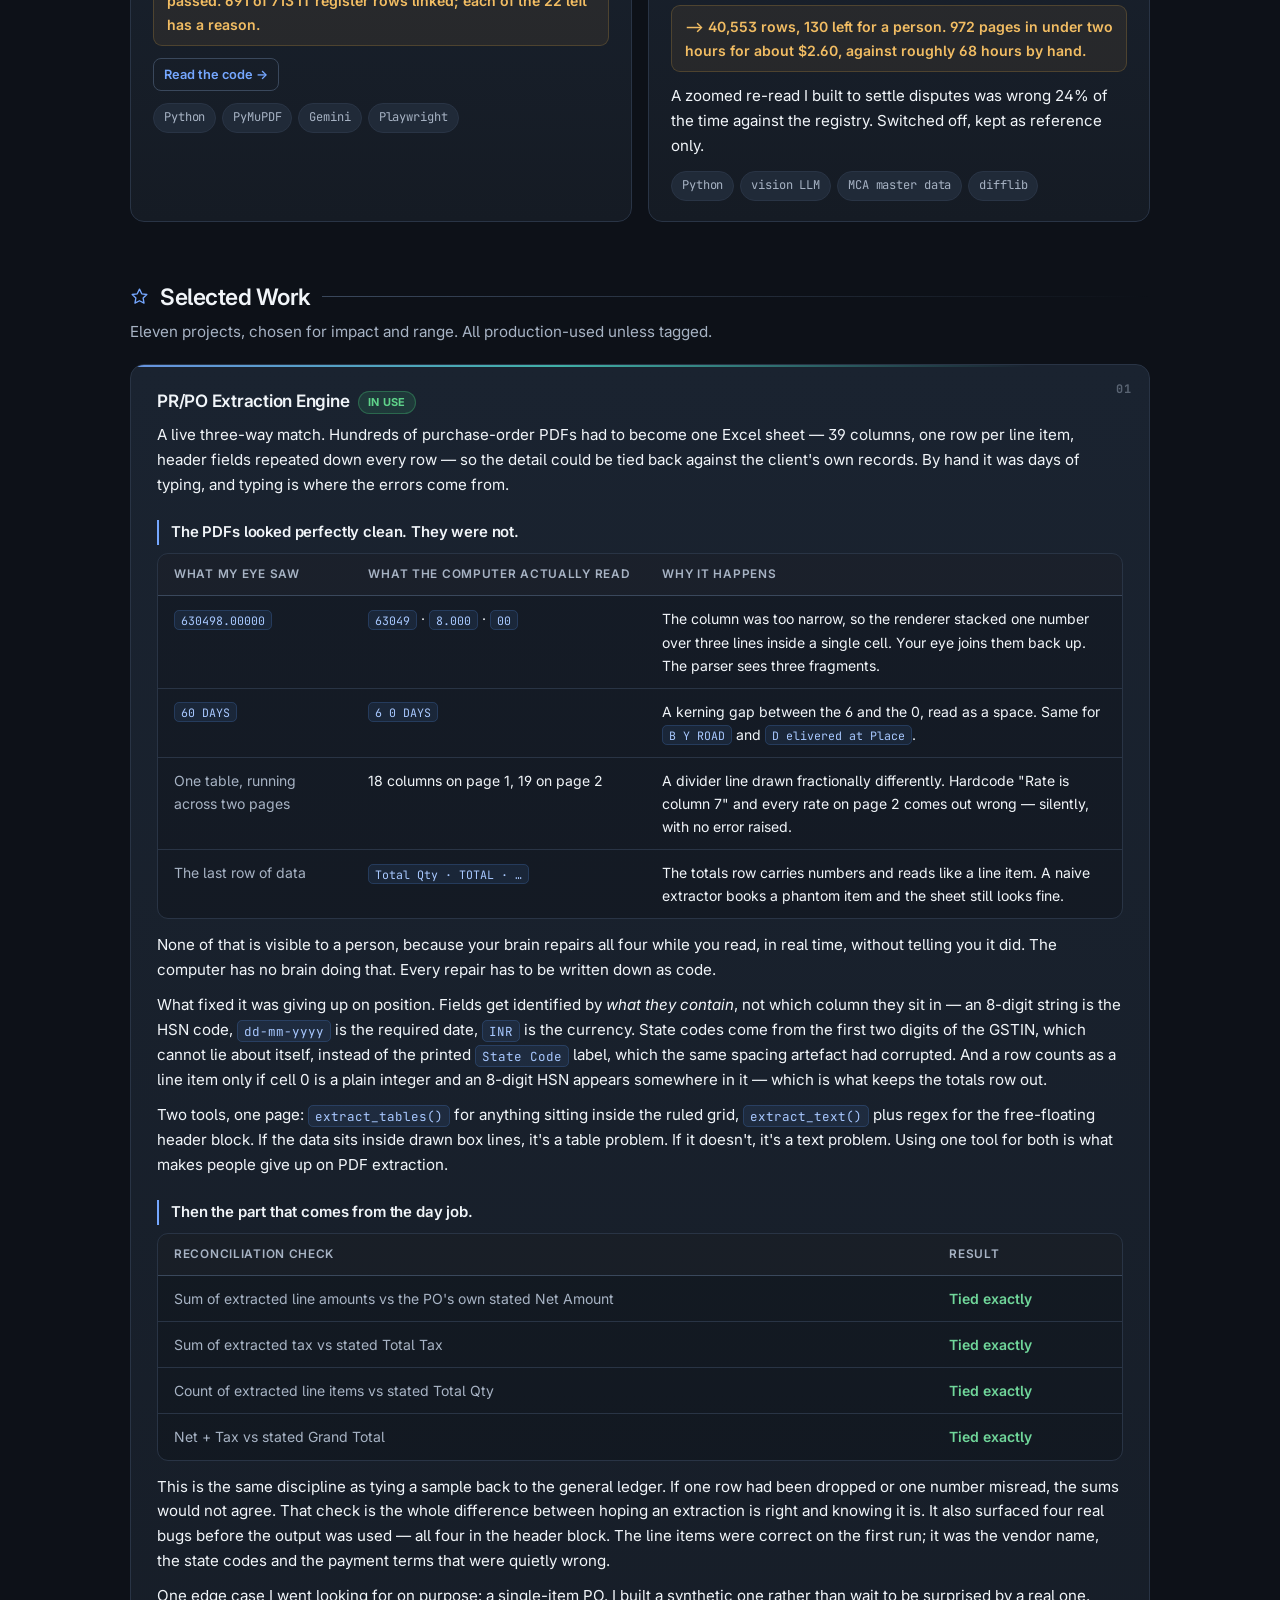
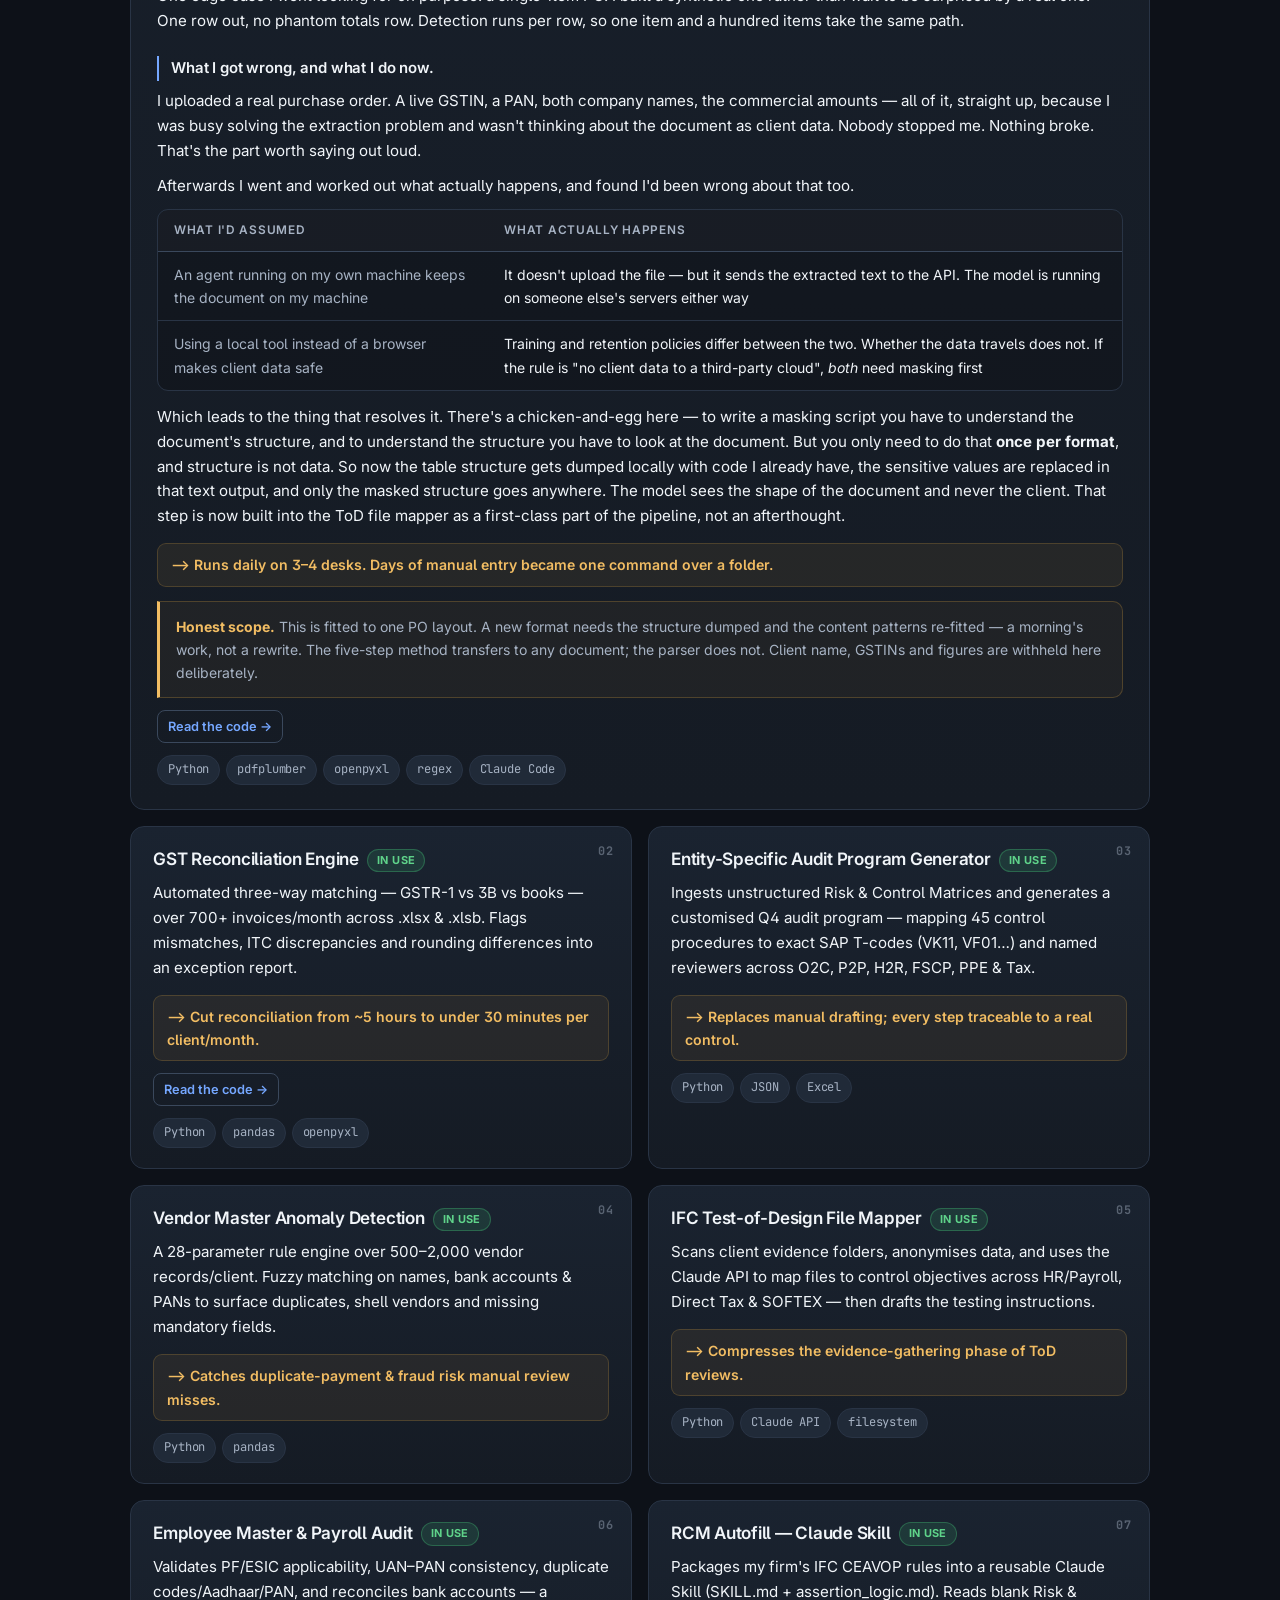
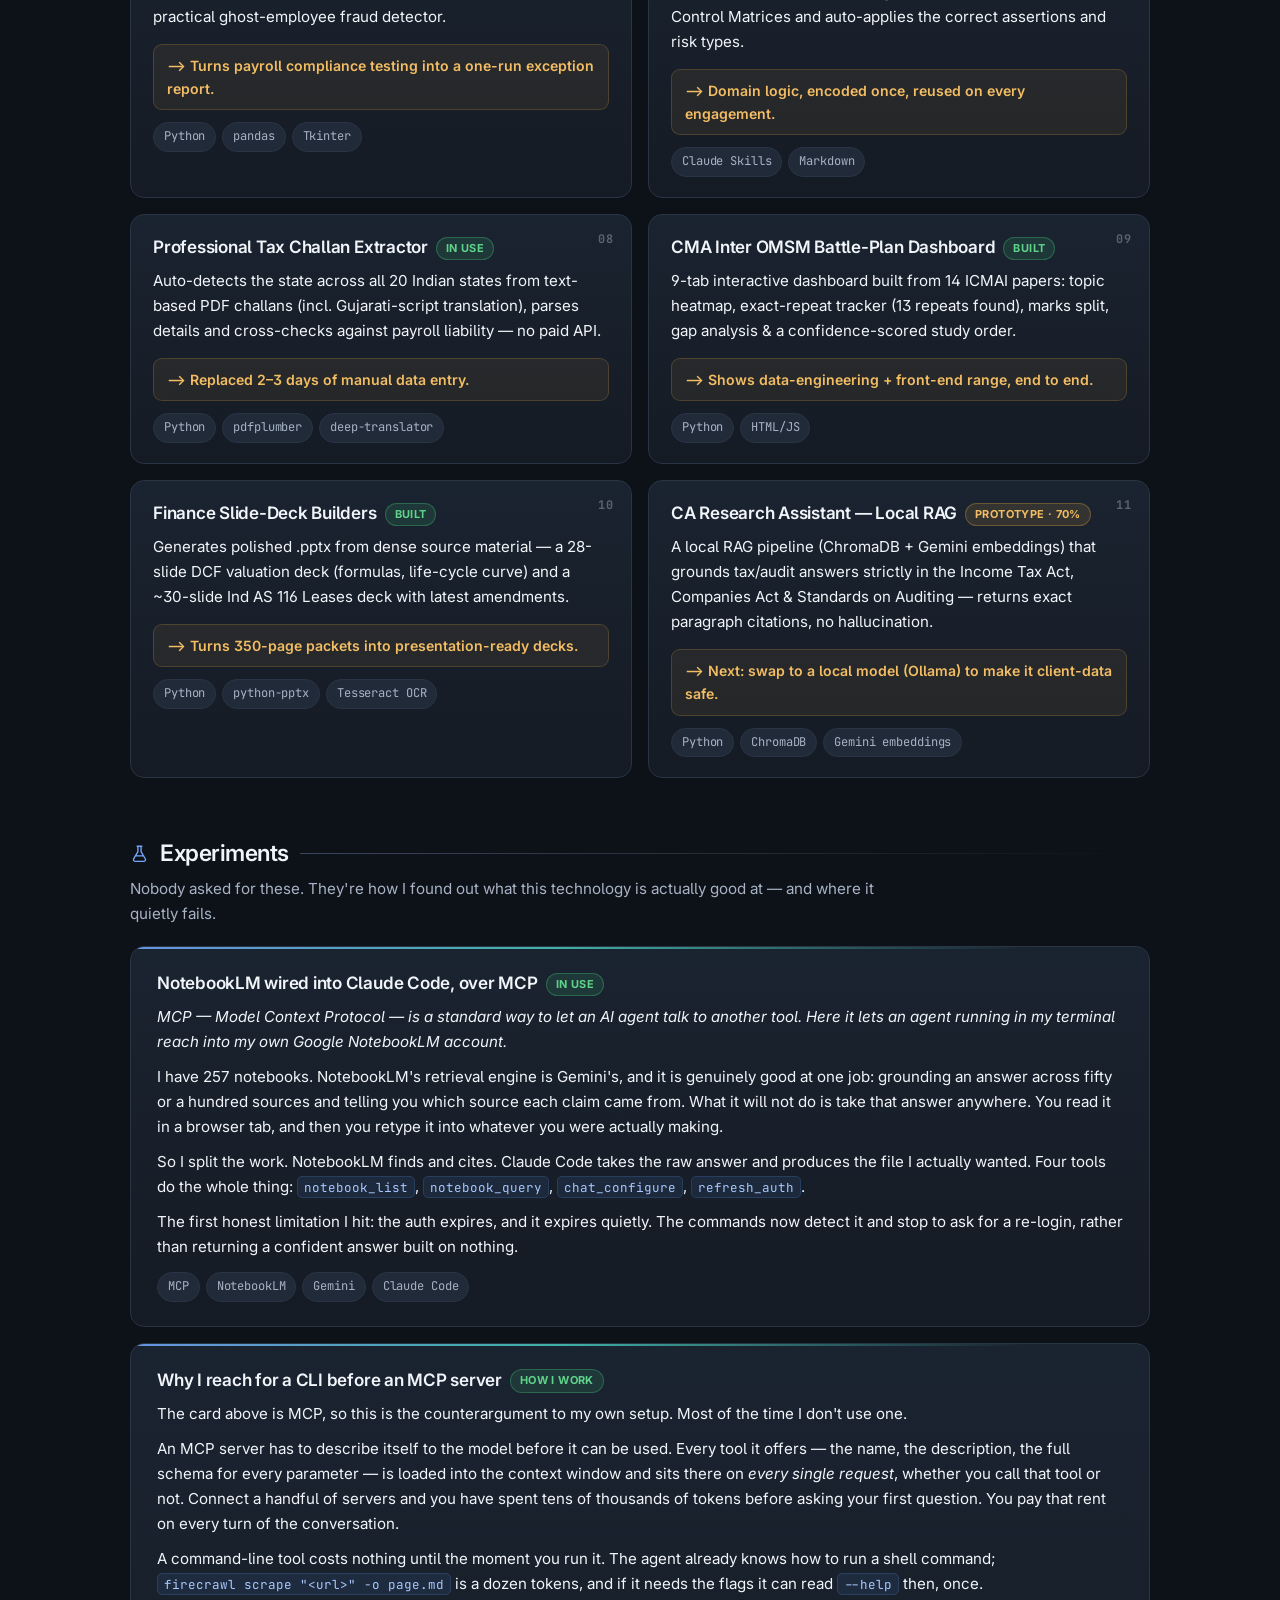
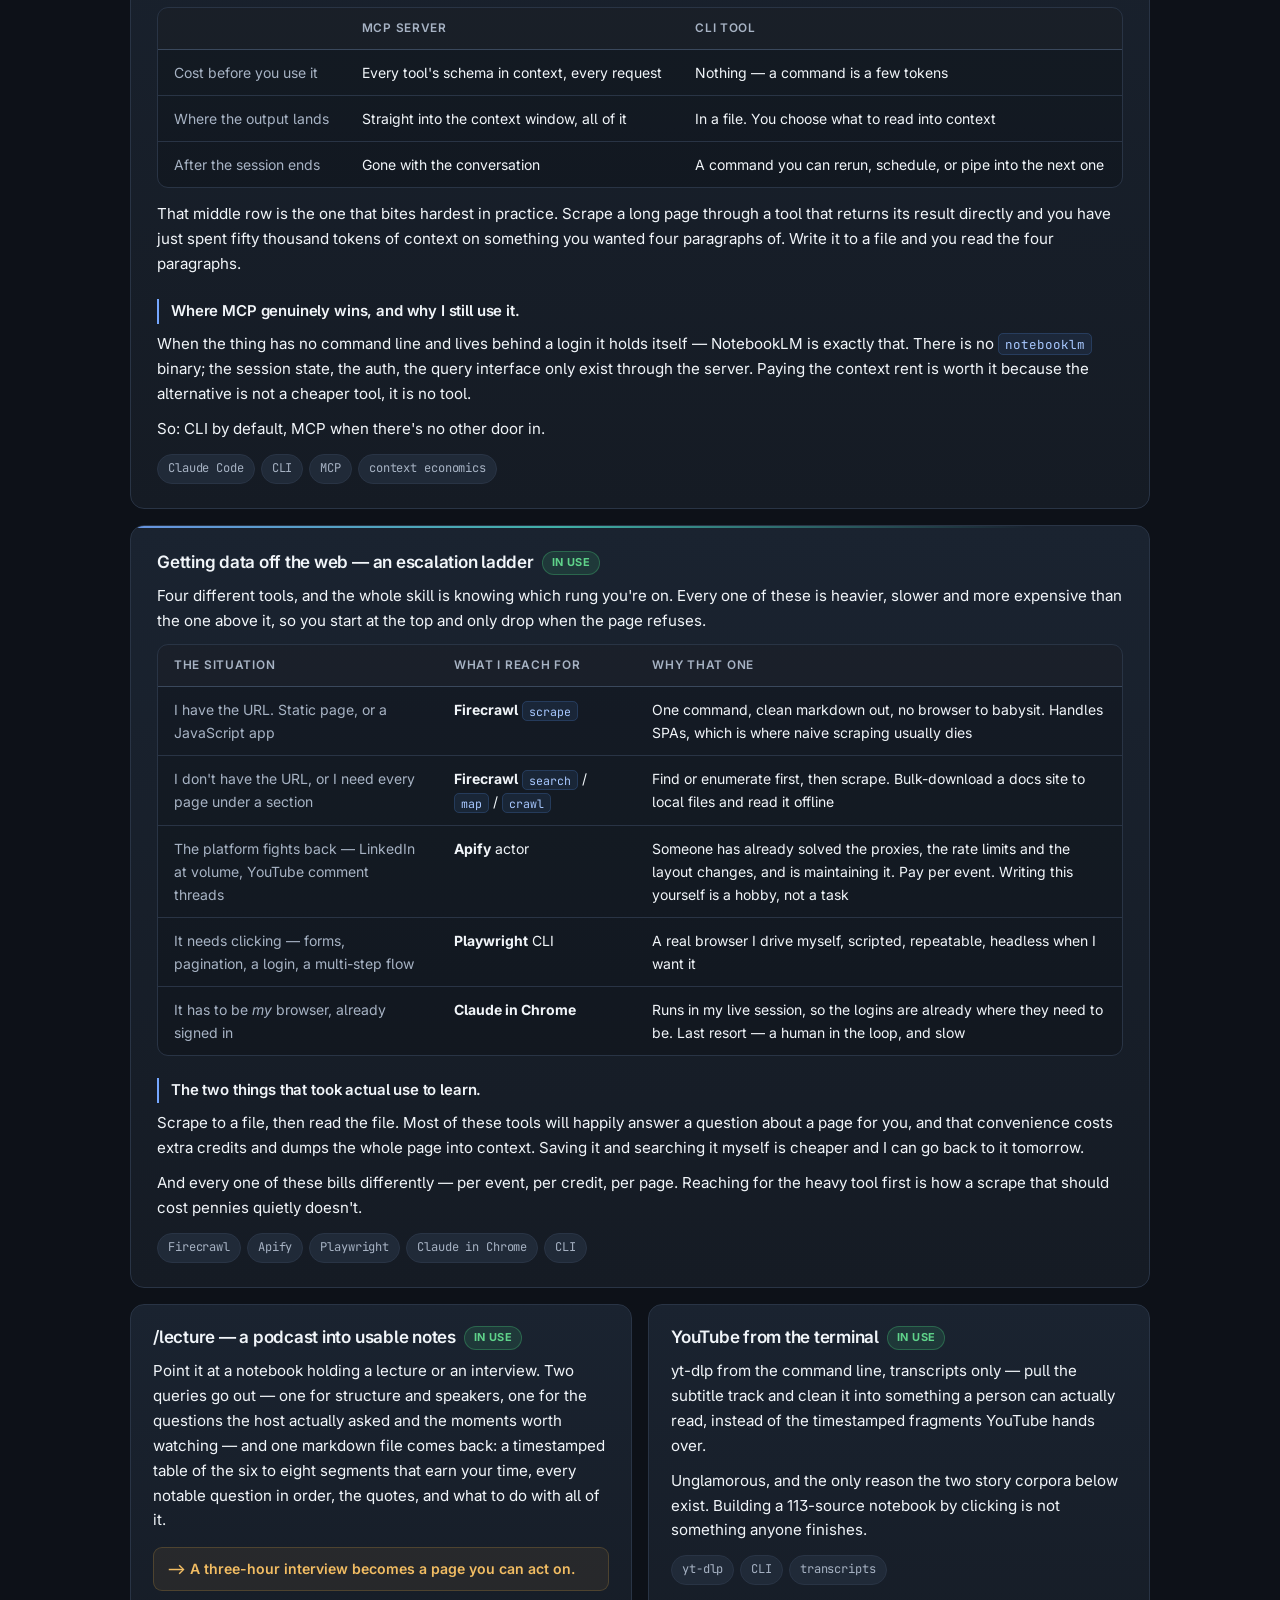
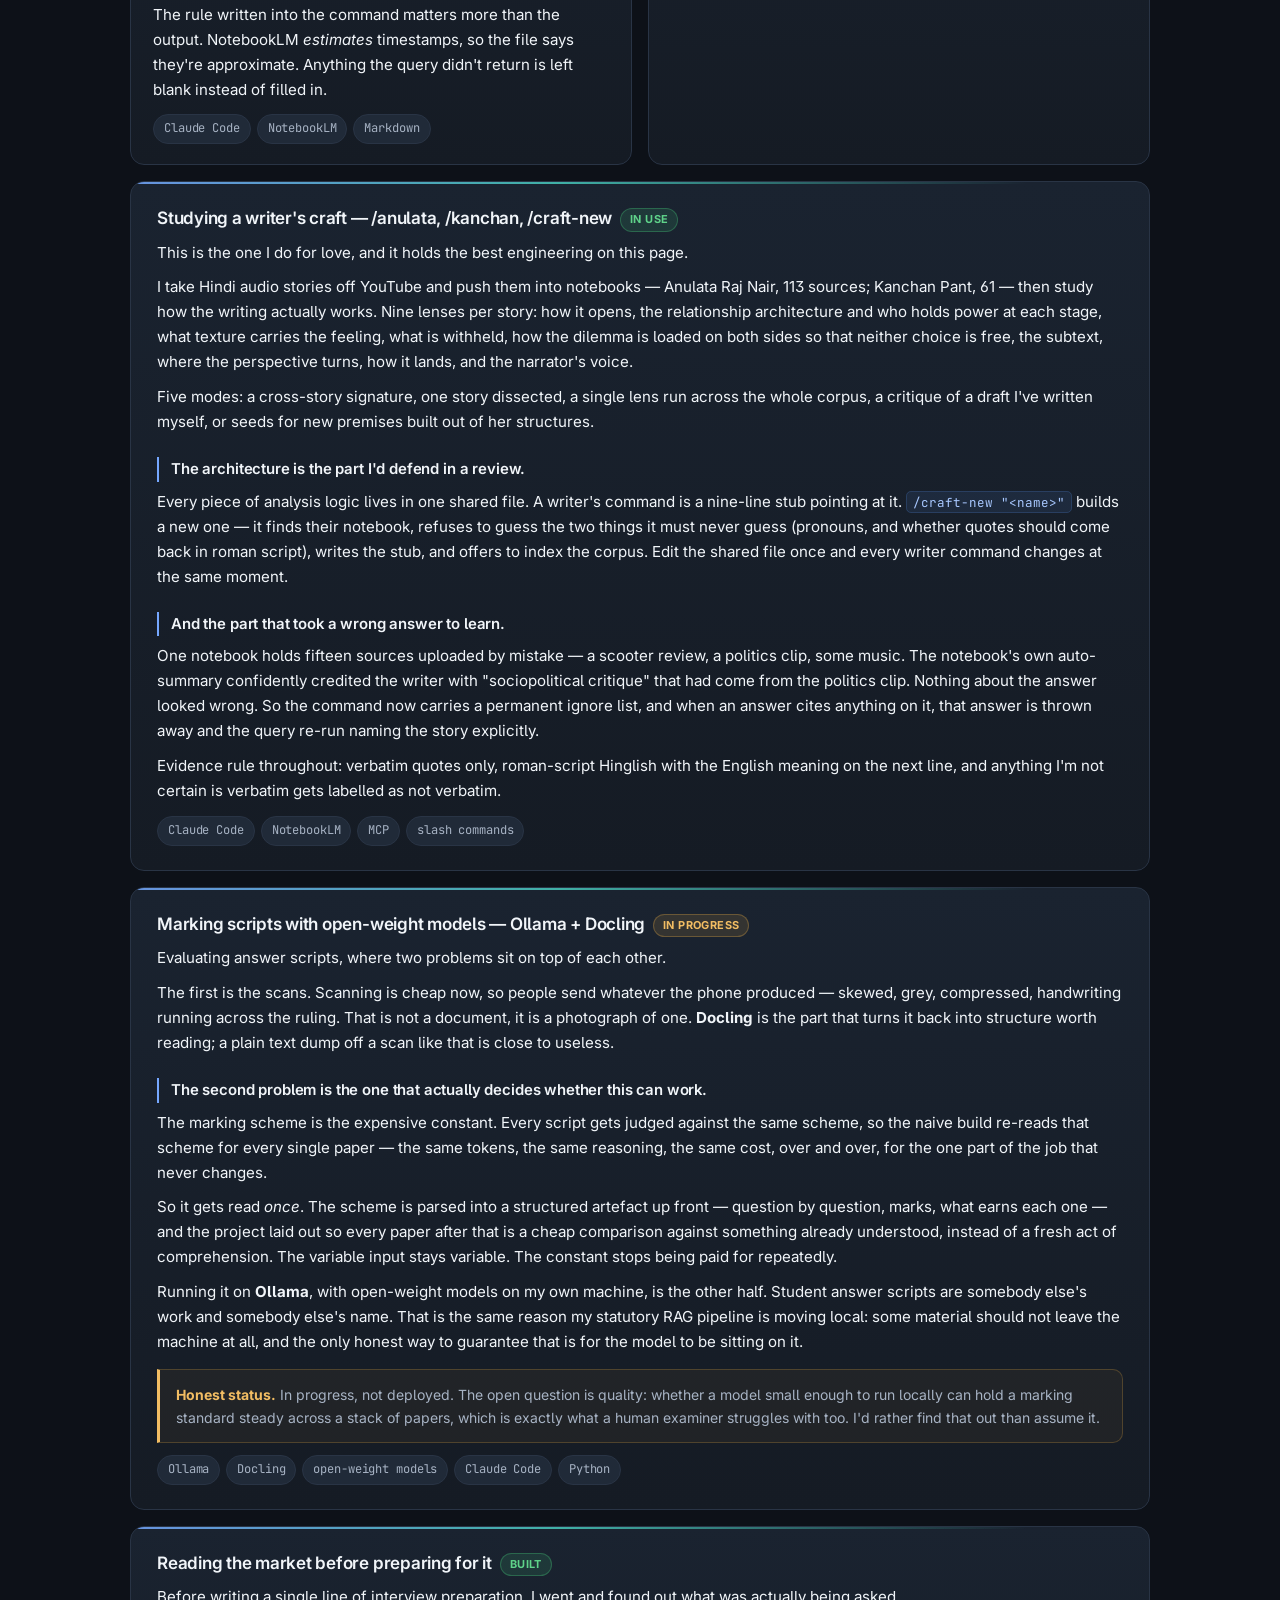
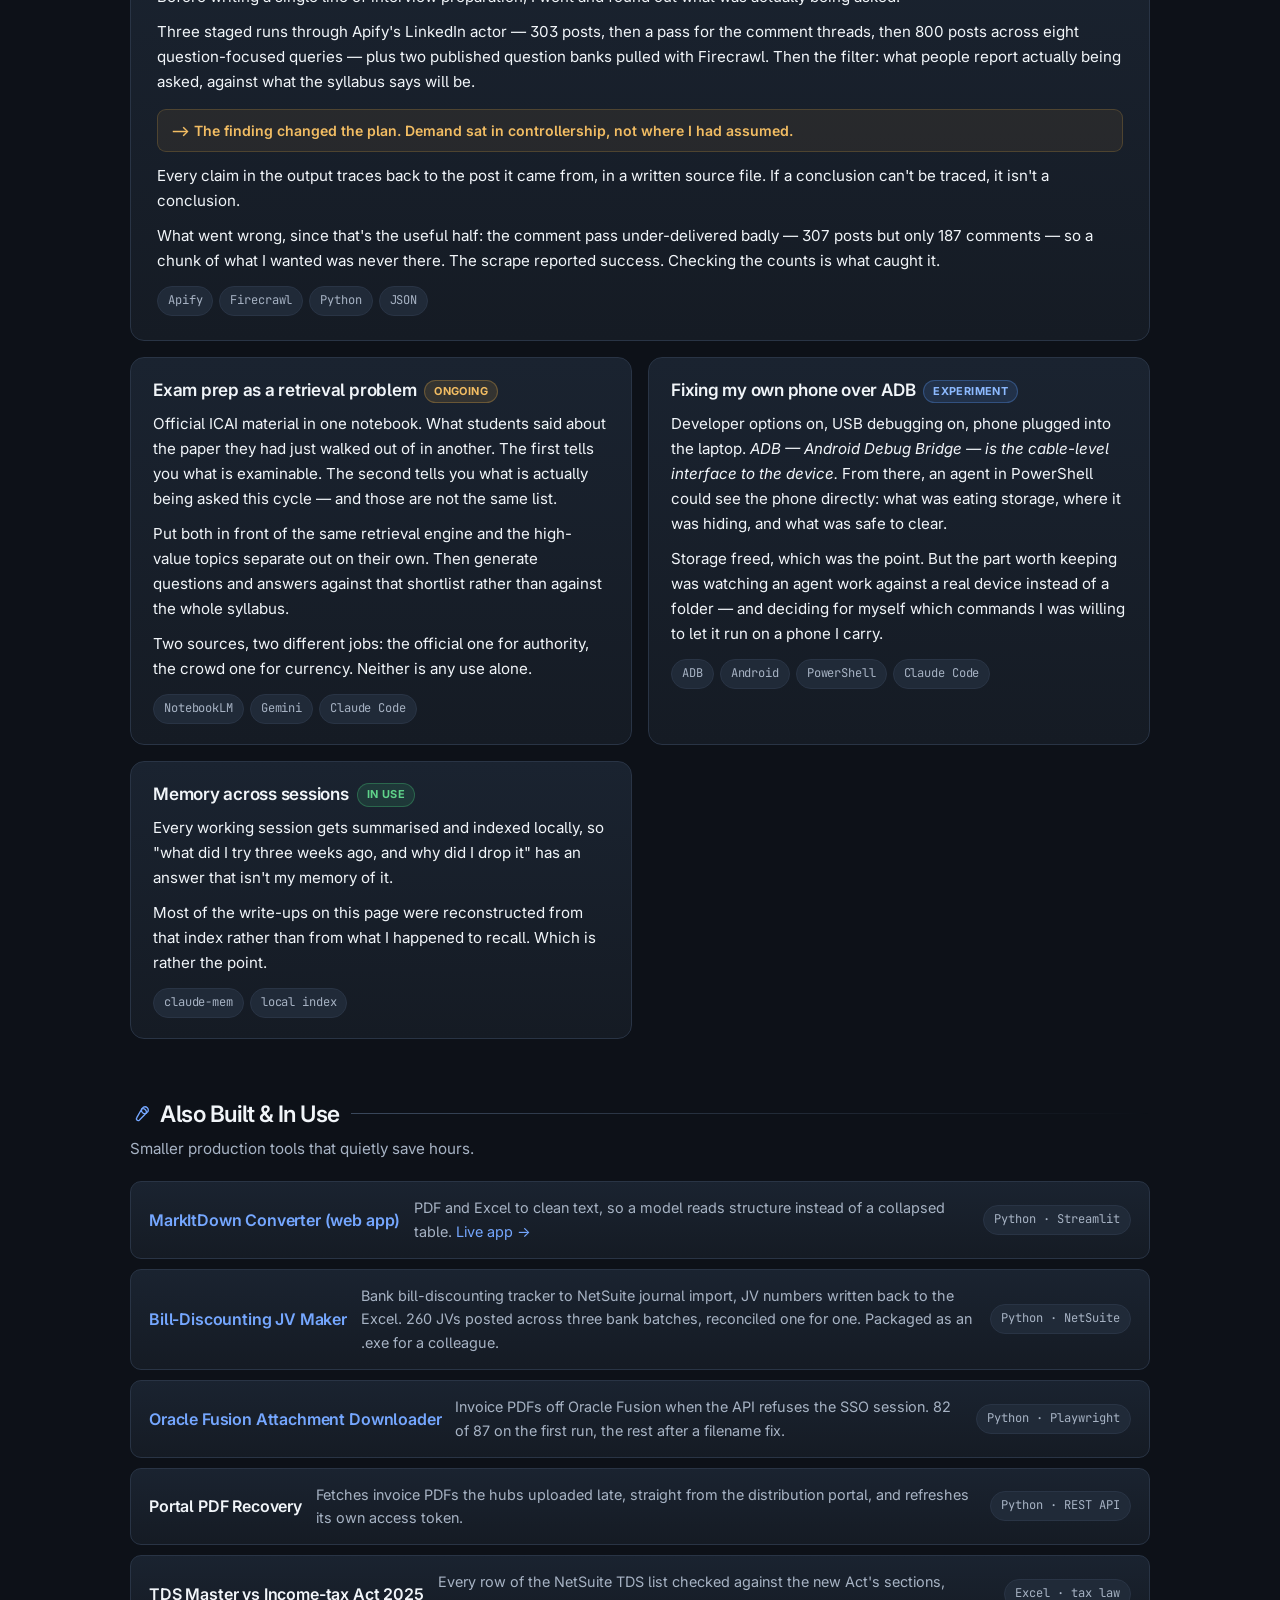
==== commit 82911a8a: "Add visuals: At a Glance charts, pipeline flow, codebase map Index gets an At a Glance section for f" ====
--- a/index.html
+++ b/index.html
@@ -3,7 +3,14 @@
 <head>
 <meta charset="UTF-8">
 <meta name="viewport" content="width=device-width, initial-scale=1.0">
-<title>Chandan Panda — AI &amp; Automation for Audit, Tax &amp; Finance</title>
+<title>Chandan Panda · Automation for Accounts, Audit, Tax &amp; Finance</title>
+<meta name="description" content="CA Final student who builds and runs finance automation: purchase bills into NetSuite across eight brands, prepayment knock-off, ledgers and reconciliations, with live demos and public code.">
+<meta property="og:type" content="website">
+<meta property="og:title" content="Chandan Panda · Automation for Accounts, Audit, Tax &amp; Finance">
+<meta property="og:description" content="Purchase bills into NetSuite across eight brands, 808/808 prepayments reconciled, live demos you can try.">
+<meta property="og:url" content="https://chandanpanda615-lab.github.io/projects/">
+<link rel="canonical" href="https://chandanpanda615-lab.github.io/projects/">
+<link rel="icon" href="data:image/svg+xml,%3Csvg xmlns='http://www.w3.org/2000/svg' viewBox='0 0 32 32'%3E%3Crect width='32' height='32' rx='7' fill='%230d1118'/%3E%3Ctext x='16' y='22' font-family='Arial' font-weight='700' font-size='15' text-anchor='middle' fill='%2375a7ff'%3ECP%3C/text%3E%3C/svg%3E">
 <link rel="preconnect" href="https://fonts.googleapis.com">
 <link rel="preconnect" href="https://fonts.gstatic.com" crossorigin>
 <link href="https://fonts.googleapis.com/css2?family=Inter:wght@400;500;600;700&family=JetBrains+Mono:wght@400;500&display=swap" rel="stylesheet">
@@ -217,6 +224,50 @@
     border-radius:0 10px 10px 0;margin:14px 0 12px;
   }
   .scope strong{color:var(--gold)}
+  /* at a glance */
+  .tiles{display:grid;gap:12px;grid-template-columns:repeat(3,1fr);margin:0 0 16px}
+  .tile{background:var(--surface);border:1px solid var(--line);border-radius:var(--r);padding:16px 18px}
+  .tile .n{display:block;font-size:1.6rem;font-weight:700;letter-spacing:-.02em}
+  .tile .l{display:block;color:var(--muted);font-size:.86rem;margin:2px 0 8px}
+  .tile .s{font-size:.8rem;font-weight:600;color:var(--green)}
+  .viz-grid{display:grid;gap:16px;grid-template-columns:1fr 1fr;margin:16px 0}
+  figure.viz{margin:0}
+  .viz figcaption b{display:block;font-size:1rem}
+  .viz figcaption span{display:block;color:var(--muted);font-size:.84rem;margin:2px 0 12px}
+  .chart{width:100%}
+  .chart svg{display:block;overflow:visible}
+  .chart rect,.chart circle{cursor:default}
+  .chart rect:focus,.chart circle:focus{outline:2px solid var(--gold);outline-offset:2px}
+  .chart .grid{stroke:var(--line);stroke-width:1}
+  .chart .ax{fill:var(--muted);font:500 11px Inter,sans-serif}
+  .chart .lab{fill:var(--text);font:600 12px Inter,sans-serif}
+  .chart .cat{fill:var(--text);font:500 13px Inter,sans-serif}
+  .legend{display:flex;flex-wrap:wrap;gap:6px 16px;margin:8px 0 10px;font-size:.82rem;color:var(--muted)}
+  .legend i{display:inline-block;width:10px;height:10px;border-radius:3px;margin-right:6px;vertical-align:-1px}
+  .viz details{margin:10px 0 0;font-size:.85rem}
+  .viz details summary{cursor:pointer;color:var(--accent)}
+  .viz details table.log{min-width:0;margin-top:8px}
+  .viz .foot{color:var(--muted);font-size:.84rem;margin:10px 0 0}
+  .tip{position:fixed;z-index:20;pointer-events:none;opacity:0;transition:opacity .12s;background:#0b0f15;border:1px solid var(--line-2);
+    border-radius:8px;padding:8px 10px;font-size:.82rem;color:var(--text);max-width:260px;box-shadow:0 8px 24px rgba(0,0,0,.4)}
+  .flow{list-style:none;padding:0;margin:4px 0 14px;display:grid;grid-template-columns:repeat(7,minmax(0,1fr));gap:22px}
+  .flow li{position:relative;background:var(--surface-2);border:1px solid var(--line-2);border-radius:11px;padding:11px 11px}
+  .flow li b{display:block;font-size:.86rem;margin-bottom:4px}
+  .flow li span{display:block;color:var(--muted);font-size:.76rem;line-height:1.4}
+  .flow li:not(:last-child)::after{content:"→";position:absolute;right:-18px;top:50%;transform:translateY(-50%);color:var(--accent);font-weight:700}
+  .flow li.gate{border-color:rgba(242,189,99,.55);background:rgba(242,189,99,.07)}
+  .flow-side{border:1px dashed rgba(242,189,99,.55);border-radius:11px;padding:11px 14px;font-size:.88rem;color:var(--muted)}
+  .flow-side b{color:var(--text)}
+  .who{display:inline-block;font-size:.7rem;font-weight:700;text-transform:uppercase;letter-spacing:.06em;color:var(--gold);
+    border:1px solid rgba(242,189,99,.45);border-radius:999px;padding:2px 8px;margin-right:6px}
+  @media(max-width:900px){
+    .flow{grid-template-columns:1fr;gap:20px}
+    .flow li:not(:last-child)::after{content:"↓";right:auto;left:50%;top:auto;bottom:-19px;transform:translateX(-50%)}
+    .tiles{grid-template-columns:1fr 1fr}
+    .viz-grid{grid-template-columns:1fr}
+  }
+  @media(max-width:420px){.tiles{grid-template-columns:1fr}}
+
   .proof{display:flex;flex-wrap:wrap;gap:8px;margin:12px 0 0}
   .proof a{font-size:.8rem;font-weight:600;padding:5px 10px;border-radius:8px;border:1px solid var(--line-2);text-decoration:none}
   .proof a:hover{border-color:var(--accent)}
@@ -292,6 +343,7 @@
     </div>
 
     <nav class="jump" aria-label="Sections">
+      <a href="#glance">At a glance</a>
       <a href="#story">My story</a>
       <a href="#accounts">Accounts work</a>
       <a href="#work">Selected work</a>
@@ -311,6 +363,60 @@
     <div class="prove"><strong>Don't take my word for it.</strong> The code is public, cleaned of client data, in <a href="https://github.com/chandanpanda615-lab/automation">chandanpanda615-lab/automation</a>. And on <a href="proof.html">the proof page</a> you can run the booking gates and the prepayment knock-off yourself, on made-up invoices, and try to get a bad bill past them.</div>
     <div class="note"><strong>On confidentiality:</strong> Several tools were built for live audit engagements. Descriptions are deliberately generic — no client names, data, or proprietary code is published. Where a write-up needed a real figure to make sense, the figure is withheld and said to be withheld.</div>
   </section>
+
+  <div class="sechead" id="glance">
+    <svg viewBox="0 0 24 24" aria-hidden="true"><path d="M3.5 20.5h17"/><path d="M6.5 17v-5M11 17V7M15.5 17v-8M20 17V4"/></svg>
+    <h2>At a Glance</h2><span class="rule"></span>
+  </div>
+  <p class="sub">For anyone who would rather not read code. Every number here comes from the run logs and reconciliations, nothing projected. Hover any bar or point for the detail.</p>
+
+  <div class="tiles">
+    <div class="tile"><span class="n">808 / 808</span><span class="l">Vendor prepayments reconciled to NetSuite</span><span class="s">✓ zero variance</span></div>
+    <div class="tile"><span class="n">3,310</span><span class="l">Customer balances tied before ledgers went out</span><span class="s">✓ zero variance</span></div>
+    <div class="tile"><span class="n">130 / 130</span><span class="l">Bills in the first eight-brand batch</span><span class="s">✓ tied to the rupee</span></div>
+    <div class="tile"><span class="n">208 / 208</span><span class="l">Fixed-asset rows accounted for</span><span class="s">✓ 194 clean, 14 with a reason</span></div>
+    <div class="tile"><span class="n">260</span><span class="l">Bank journal entries posted</span><span class="s">✓ reconciled one for one</span></div>
+    <div class="tile"><span class="n">40,553</span><span class="l">Company rows read off scanned notices</span><span class="s">✓ 130 left for a person</span></div>
+  </div>
+
+  <div class="card wide viz">
+    <p class="cap">How one purchase bill travels, invoice to NetSuite.</p>
+    <ol class="flow">
+      <li><b>Hub uploads the invoice</b><span>goods-received file with PDF links</span></li>
+      <li><b>Download</b><span>already booked? skipped here</span></li>
+      <li><b>Read the tax</b><span>free text read → AI on scans → portal figure as backup</span></li>
+      <li><b>Check it</b><span>right file by the QR · tax maths · invoice total · QR total, all within ₹1</span></li>
+      <li class="gate"><b>Gate</b><span>one failing row blocks the whole import</span></li>
+      <li><b>NetSuite import</b><span>bills + PDFs attached, results read back</span></li>
+      <li><b>Booked ledger</b><span>the record that stops a second booking</span></li>
+    </ol>
+    <div class="flow-side"><span class="who">Person</span> Anything that fails a check goes to <b>REVIEW</b>, turns red, and waits for me: type the amount off the scan, or chase the hub for the right PDF. Then it goes back through the same checks. The import into NetSuite is also a person's click, on purpose.</div>
+  </div>
+
+  <div class="viz-grid">
+    <figure class="card viz">
+      <figcaption><b>How often the AI read the tax right</b><span>730 bills across all eight brands, scored against an answer key it never saw</span></figcaption>
+      <div class="chart" id="chAcc" role="img" aria-label="Of 730 bills: 459 right, 17 sent to a person, 1 wrong, 253 with no independent key to score against"></div>
+      <div class="legend" id="lgAcc"></div>
+      <details><summary>Show as a table</summary><table class="log"><tr><th>Result</th><th>Bills</th></tr><tr><td>Right first time</td><td>459</td></tr><tr><td>Sent to a person</td><td>17</td></tr><tr><td>Wrong</td><td>1</td></tr><tr><td>No key to score against</td><td>253</td></tr></table></details>
+      <p class="foot">The one wrong read was caught before booking. The 253 aren't counted as right... no key, no claim.</p>
+    </figure>
+
+    <figure class="card viz">
+      <figcaption><b>Invoices still chasing a PDF</b><span>open items on the missing-PDF list, first week of daily runs</span></figcaption>
+      <div class="chart" id="chChase" role="img" aria-label="Open items fell from 79 on 28 September to 10 on 3 October"></div>
+      <details><summary>Show as a table</summary><table class="log"><tr><th>Date</th><th>Open</th></tr><tr><td>28 Sep</td><td>79</td></tr><tr><td>29 Sep</td><td>35</td></tr><tr><td>30 Sep</td><td>26</td></tr><tr><td>1 Oct</td><td>11</td></tr><tr><td>2 Oct</td><td>14</td></tr><tr><td>3 Oct</td><td>10</td></tr></table></details>
+      <p class="foot">2 October went up, not down: invoices already in NetSuite but missing from my ledger were showing as open. A ledger sync fixed it.</p>
+    </figure>
+  </div>
+
+  <figure class="card wide viz">
+    <figcaption><b>Hours per job, by hand and automated</b><span>the same job, timed both ways</span></figcaption>
+    <div class="legend" id="lgHrs"></div>
+    <div class="chart" id="chHrs" role="img" aria-label="Strike-off notices, 972 pages: 68 hours by hand, under 2 automated. Prepayment knock-off, one brand batch: about 6.5 hours by hand, about 40 minutes automated. GST reconciliation, one client month: 5 hours by hand, under 30 minutes automated."></div>
+    <details><summary>Show as a table</summary><table class="log"><tr><th>Job</th><th>By hand</th><th>Automated</th></tr><tr><td>Strike-off notices, 972 pages</td><td>~68 h (5 min a page)</td><td>under 2 h</td></tr><tr><td>Prepayment knock-off, one brand batch</td><td>6 to 7 h</td><td>~40 min, unattended</td></tr><tr><td>GST reconciliation, one client month</td><td>~5 h</td><td>under 30 min</td></tr></table></details>
+    <p class="foot">Automated time is the machine running, mostly unattended. The checking afterwards still takes a person, and that time isn't in these bars.</p>
+  </figure>
 
   <div class="sechead" id="story">
     <svg viewBox="0 0 24 24" aria-hidden="true"><path d="M4 19.5V5.8A2.3 2.3 0 0 1 6.3 3.5H20v15H6.3A2.3 2.3 0 0 0 4 20.8"/><path d="M8 7.5h8M8 11.5h6"/></svg>
@@ -803,5 +909,95 @@
     <span>· CA Finalist · Accounts, GST &amp; Finance Automation</span>
   </footer>
 </div>
+<script>
+(() => {
+  const NS = 'http://www.w3.org/2000/svg';
+  const el = (t, a = {}, p) => { const e = document.createElementNS(NS, t); for (const k in a) e.setAttribute(k, a[k]); if (p) p.appendChild(e); return e; };
+  const tip = document.createElement('div'); tip.className = 'tip'; tip.setAttribute('role', 'tooltip'); document.body.appendChild(tip);
+  const show = (e, html) => { tip.innerHTML = html; tip.style.opacity = 1; move(e); };
+  const move = e => { const x = Math.min(e.clientX + 14, innerWidth - tip.offsetWidth - 8); tip.style.left = x + 'px'; tip.style.top = (e.clientY + 14) + 'px'; };
+  const hide = () => tip.style.opacity = 0;
+  const hover = (node, html) => {
+    node.addEventListener('pointerenter', e => show(e, html)); node.addEventListener('pointermove', move);
+    node.addEventListener('pointerleave', hide); node.setAttribute('tabindex', '0');
+    node.addEventListener('focus', () => { const r = node.getBoundingClientRect(); show({clientX: r.left, clientY: r.bottom}, html); });
+    node.addEventListener('blur', hide);
+  };
+  const legend = (id, items) => { document.getElementById(id).innerHTML = items.map(([c, t]) => `<span><i style="background:${c}"></i>${t}</span>`).join(''); };
+
+  // 1. part-to-whole: one stacked bar, 2px surface gaps, direct labels under the larger parts
+  function stack(id, parts) {
+    const box = document.getElementById(id), W = box.clientWidth || 480, H = 64, total = parts.reduce((s, p) => s + p.v, 0);
+    const svg = el('svg', {viewBox: `0 0 ${W} ${H}`, width: '100%', height: H}, box);
+    let x = 0;
+    parts.forEach(p => {
+      const w = Math.max(p.v / total * W - 2, 2);
+      const r = el('rect', {x, y: 6, width: w, height: 26, rx: 4, fill: p.c}, svg);
+      hover(r, `<b>${p.t}</b><br>${p.v} of ${total} bills (${(p.v / total * 100).toFixed(1)}%)`);
+      if (p.v / total > 0.12) el('text', {x: x + 2, y: 52, class: 'lab'}, svg).textContent = `${p.v} ${p.short}`;
+      x += w + 2;
+    });
+  }
+  stack('chAcc', [
+    {v: 459, c: '#0ca30c', t: 'Right first time', short: 'right'},
+    {v: 17, c: '#fab219', t: 'Sent to a person', short: 'to a person'},
+    {v: 1, c: '#d03b3b', t: 'Wrong (caught before booking)', short: 'wrong'},
+    {v: 253, c: '#3a485c', t: 'No independent key to score against', short: 'no key'},
+  ]);
+  legend('lgAcc', [['#0ca30c', '✓ Right · 459'], ['#fab219', '! To a person · 17'], ['#d03b3b', '✕ Wrong · 1'], ['#3a485c', 'No key · 253']]);
+
+  // 2. one series over time: 2px line, markers, crosshair-free point tips with big hit targets
+  function line(id, pts) {
+    const box = document.getElementById(id), W = box.clientWidth || 480, H = 210, L = 34, R = 14, T = 14, B = 28;
+    const svg = el('svg', {viewBox: `0 0 ${W} ${H}`, width: '100%', height: H}, box);
+    const max = 80, xs = i => L + i * (W - L - R) / (pts.length - 1), ys = v => T + (1 - v / max) * (H - T - B);
+    [0, 20, 40, 60, 80].forEach(v => {
+      el('line', {x1: L, x2: W - R, y1: ys(v), y2: ys(v), class: 'grid'}, svg);
+      el('text', {x: L - 8, y: ys(v) + 4, class: 'ax', 'text-anchor': 'end'}, svg).textContent = v;
+    });
+    el('polyline', {points: pts.map((p, i) => `${xs(i)},${ys(p.v)}`).join(' '), fill: 'none', stroke: '#3987e5', 'stroke-width': 2, 'stroke-linejoin': 'round'}, svg);
+    pts.forEach((p, i) => {
+      el('text', {x: xs(i), y: H - 8, class: 'ax', 'text-anchor': 'middle'}, svg).textContent = p.d;
+      el('circle', {cx: xs(i), cy: ys(p.v), r: 4.5, fill: '#3987e5', stroke: '#151b24', 'stroke-width': 2}, svg);
+      if (i === 0 || i === pts.length - 1) el('text', {x: xs(i) + (i ? -8 : 8), y: ys(p.v) - 10, class: 'lab', 'text-anchor': i ? 'end' : 'start'}, svg).textContent = p.v;
+      const hit = el('circle', {cx: xs(i), cy: ys(p.v), r: 14, fill: 'transparent'}, svg);
+      hover(hit, `<b>${p.d}</b><br>${p.v} open${p.n ? '<br>' + p.n : ''}`);
+    });
+  }
+  line('chChase', [
+    {d: '28 Sep', v: 79, n: 'first full run'}, {d: '29 Sep', v: 35}, {d: '30 Sep', v: 26},
+    {d: '1 Oct', v: 11}, {d: '2 Oct', v: 14, n: 'booked-but-not-in-ledger showing as open; synced'}, {d: '3 Oct', v: 10},
+  ]);
+
+  // 3. grouped horizontal bars, one axis (hours)
+  function hbars(id, rows, series) {
+    const box = document.getElementById(id), W = box.clientWidth || 900, narrow = W < 560;
+    const LBL = narrow ? 0 : 250, R = 70, bh = 14, gap = 2, groupH = (narrow ? 22 : 0) + series.length * (bh + gap) + 18;
+    const H = rows.length * groupH + 24, max = 70, xs = v => LBL + v / max * (W - LBL - R);
+    const svg = el('svg', {viewBox: `0 0 ${W} ${H}`, width: '100%', height: H}, box);
+    [0, 10, 20, 30, 40, 50, 60, 70].forEach(v => {
+      el('line', {x1: xs(v), x2: xs(v), y1: 0, y2: H - 20, class: 'grid'}, svg);
+      el('text', {x: xs(v), y: H - 4, class: 'ax', 'text-anchor': 'middle'}, svg).textContent = v + (v ? '' : ' h');
+    });
+    rows.forEach((r, i) => {
+      const y0 = i * groupH + (narrow ? 22 : 4);
+      el('text', {x: narrow ? 0 : LBL - 12, y: narrow ? y0 - 7 : y0 + bh + 2, class: 'cat', 'text-anchor': narrow ? 'start' : 'end'}, svg).textContent = r.t;
+      series.forEach((s, j) => {
+        const v = r.v[j], y = y0 + j * (bh + gap), w = Math.max(xs(v) - LBL, 3);
+        const b = el('rect', {x: LBL, y, width: w, height: bh, rx: 4, fill: s.c}, svg);
+        hover(b, `<b>${r.t}</b><br>${s.t}: ${r.lbl[j]}`);
+        el('text', {x: LBL + w + 6, y: y + bh - 3, class: 'lab'}, svg).textContent = r.lbl[j];
+      });
+    });
+  }
+  const S = [{t: 'Automated', c: '#3987e5'}, {t: 'By hand', c: '#d95926'}];
+  hbars('chHrs', [
+    {t: 'Strike-off notices, 972 pages', v: [2, 68], lbl: ['under 2 h', '~68 h']},
+    {t: 'Prepayment knock-off, one brand', v: [0.67, 6.5], lbl: ['~40 min', '6–7 h']},
+    {t: 'GST reco, one client month', v: [0.5, 5], lbl: ['under 30 min', '~5 h']},
+  ], S);
+  legend('lgHrs', S.map(s => [s.c, s.t]));
+})();
+</script>
 </body>
 </html>
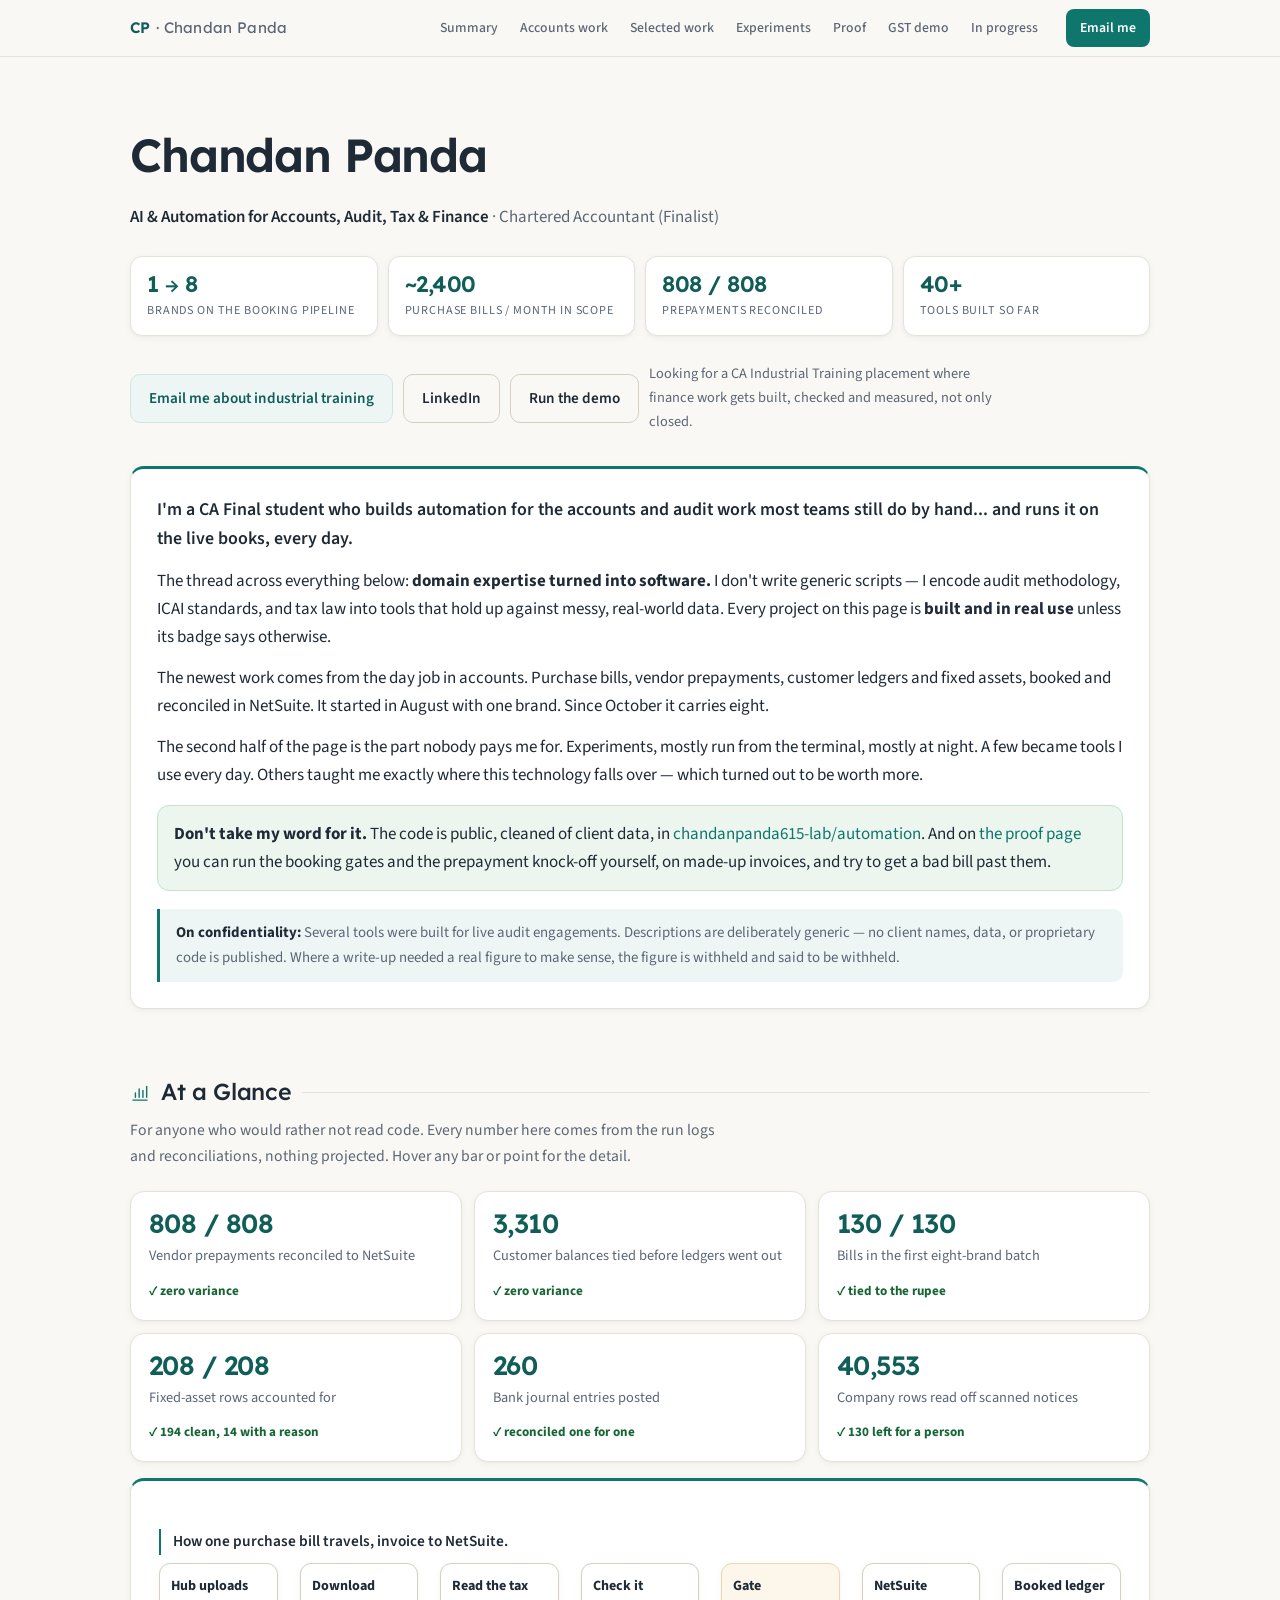
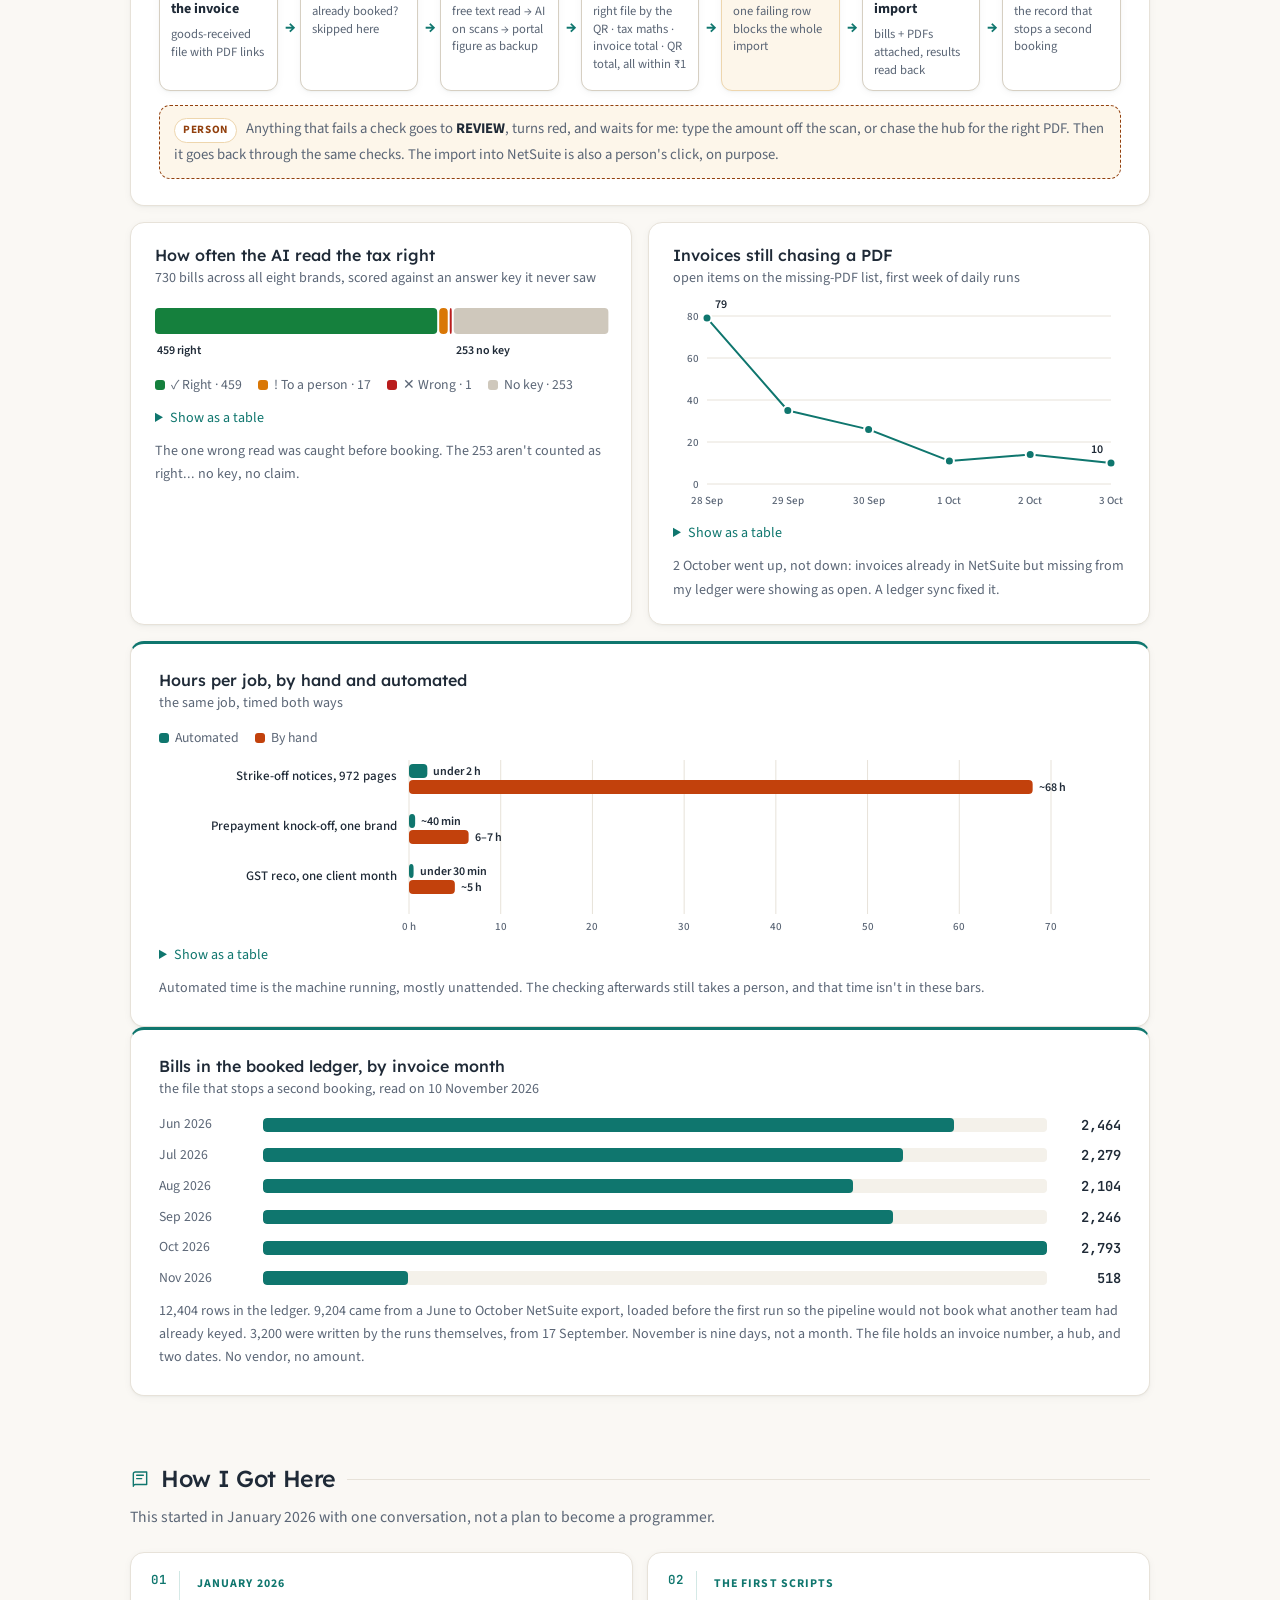
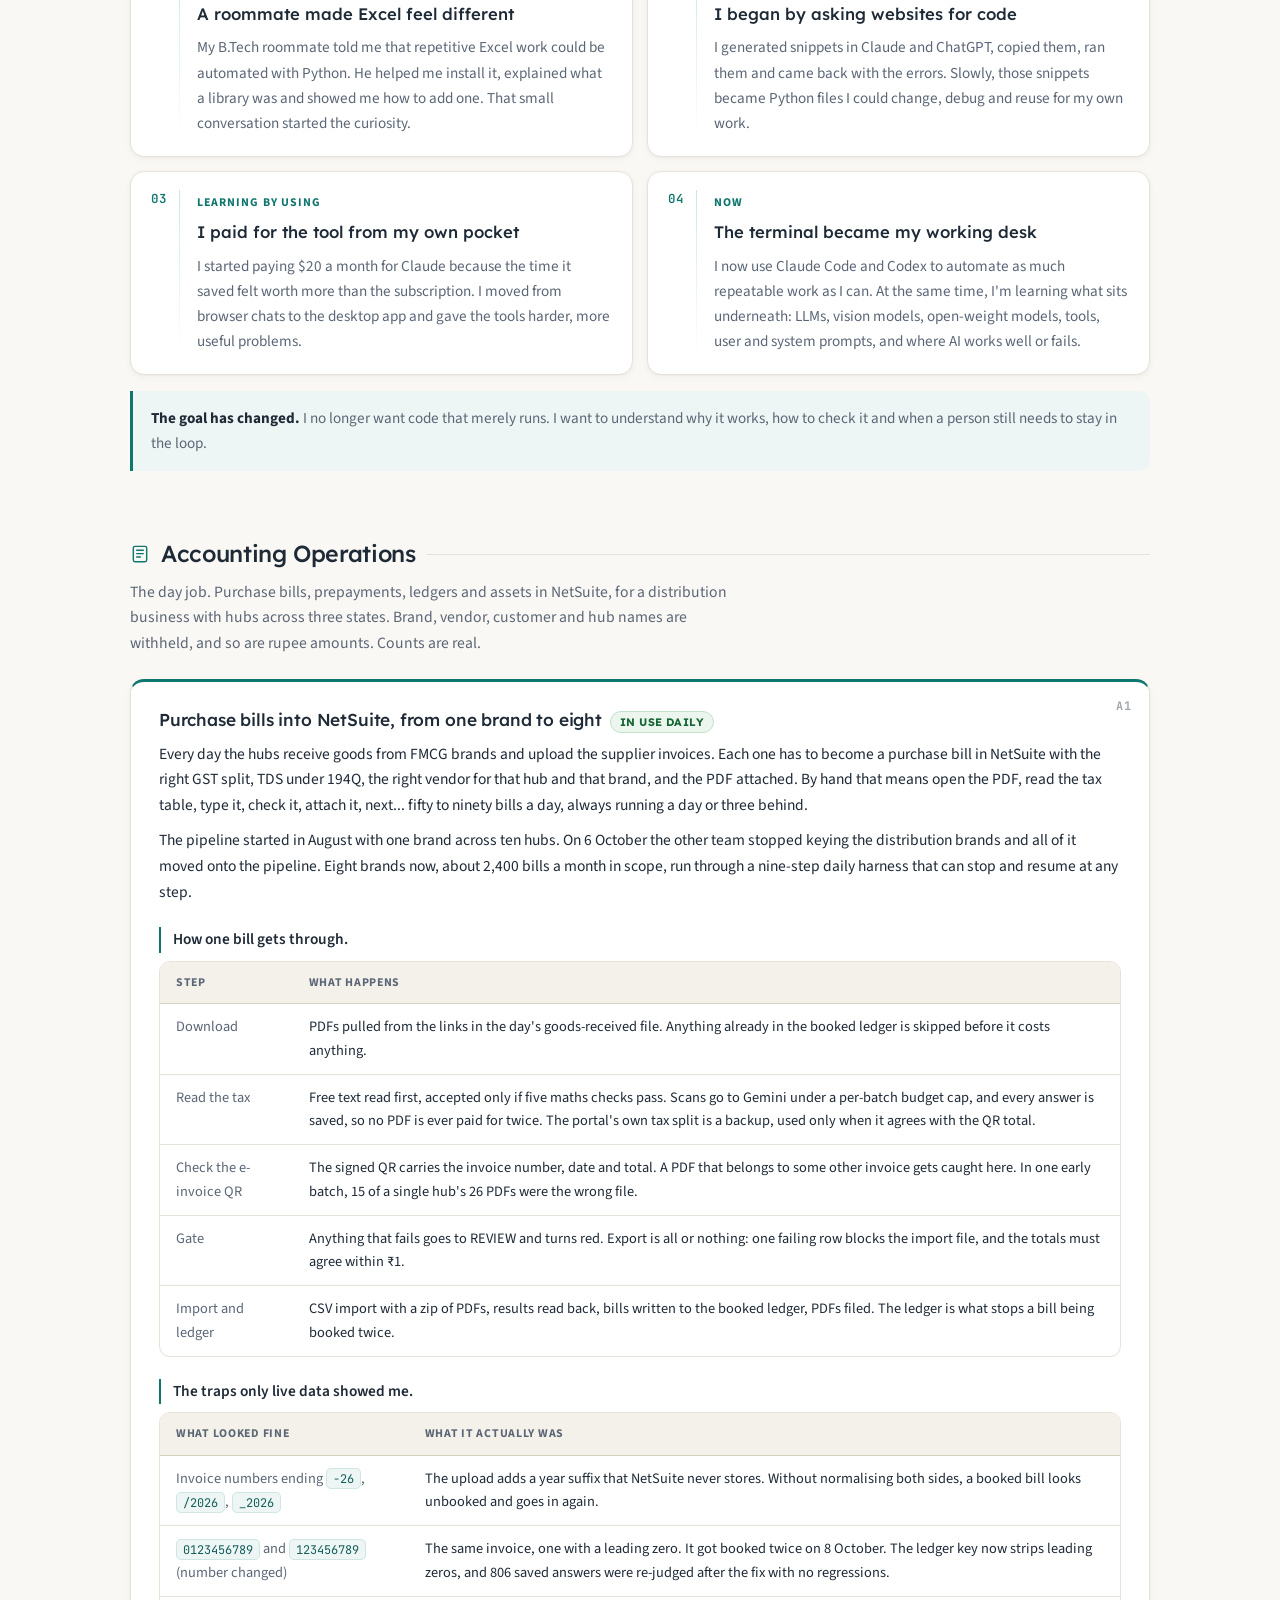
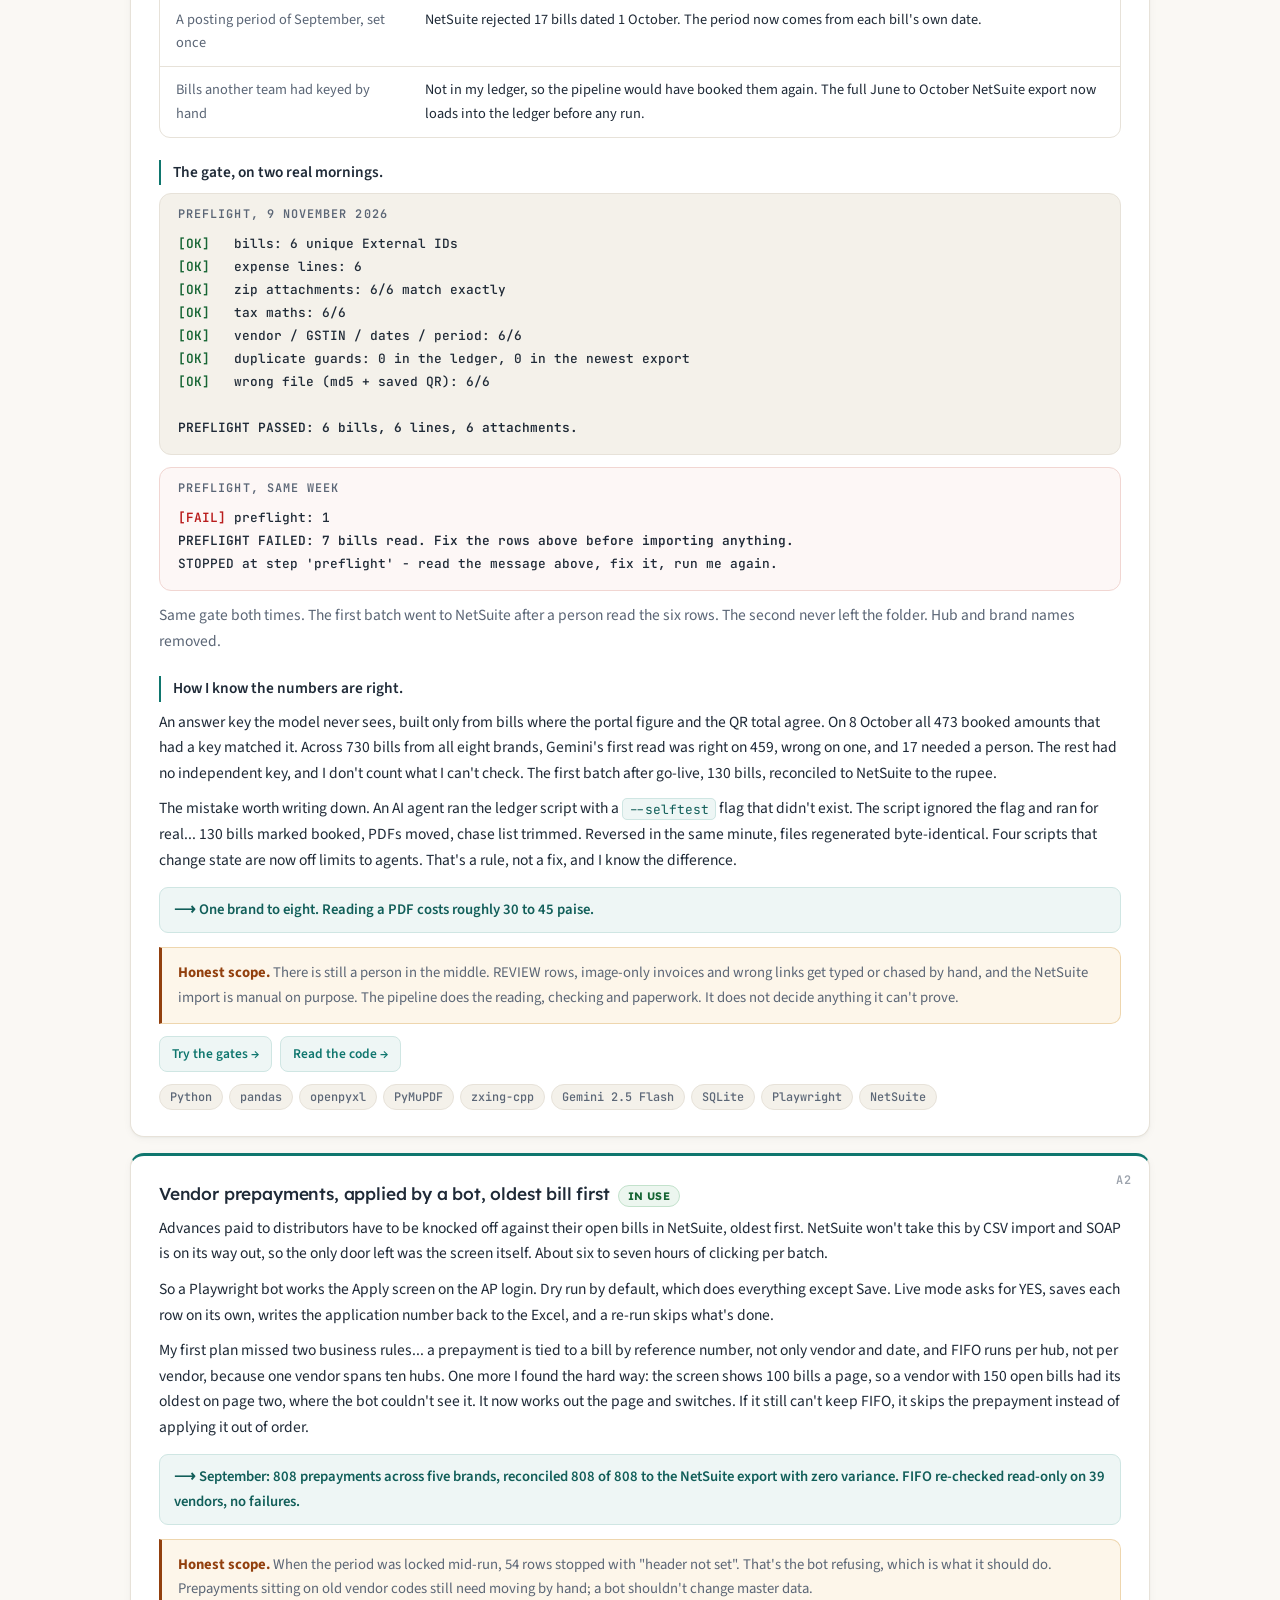
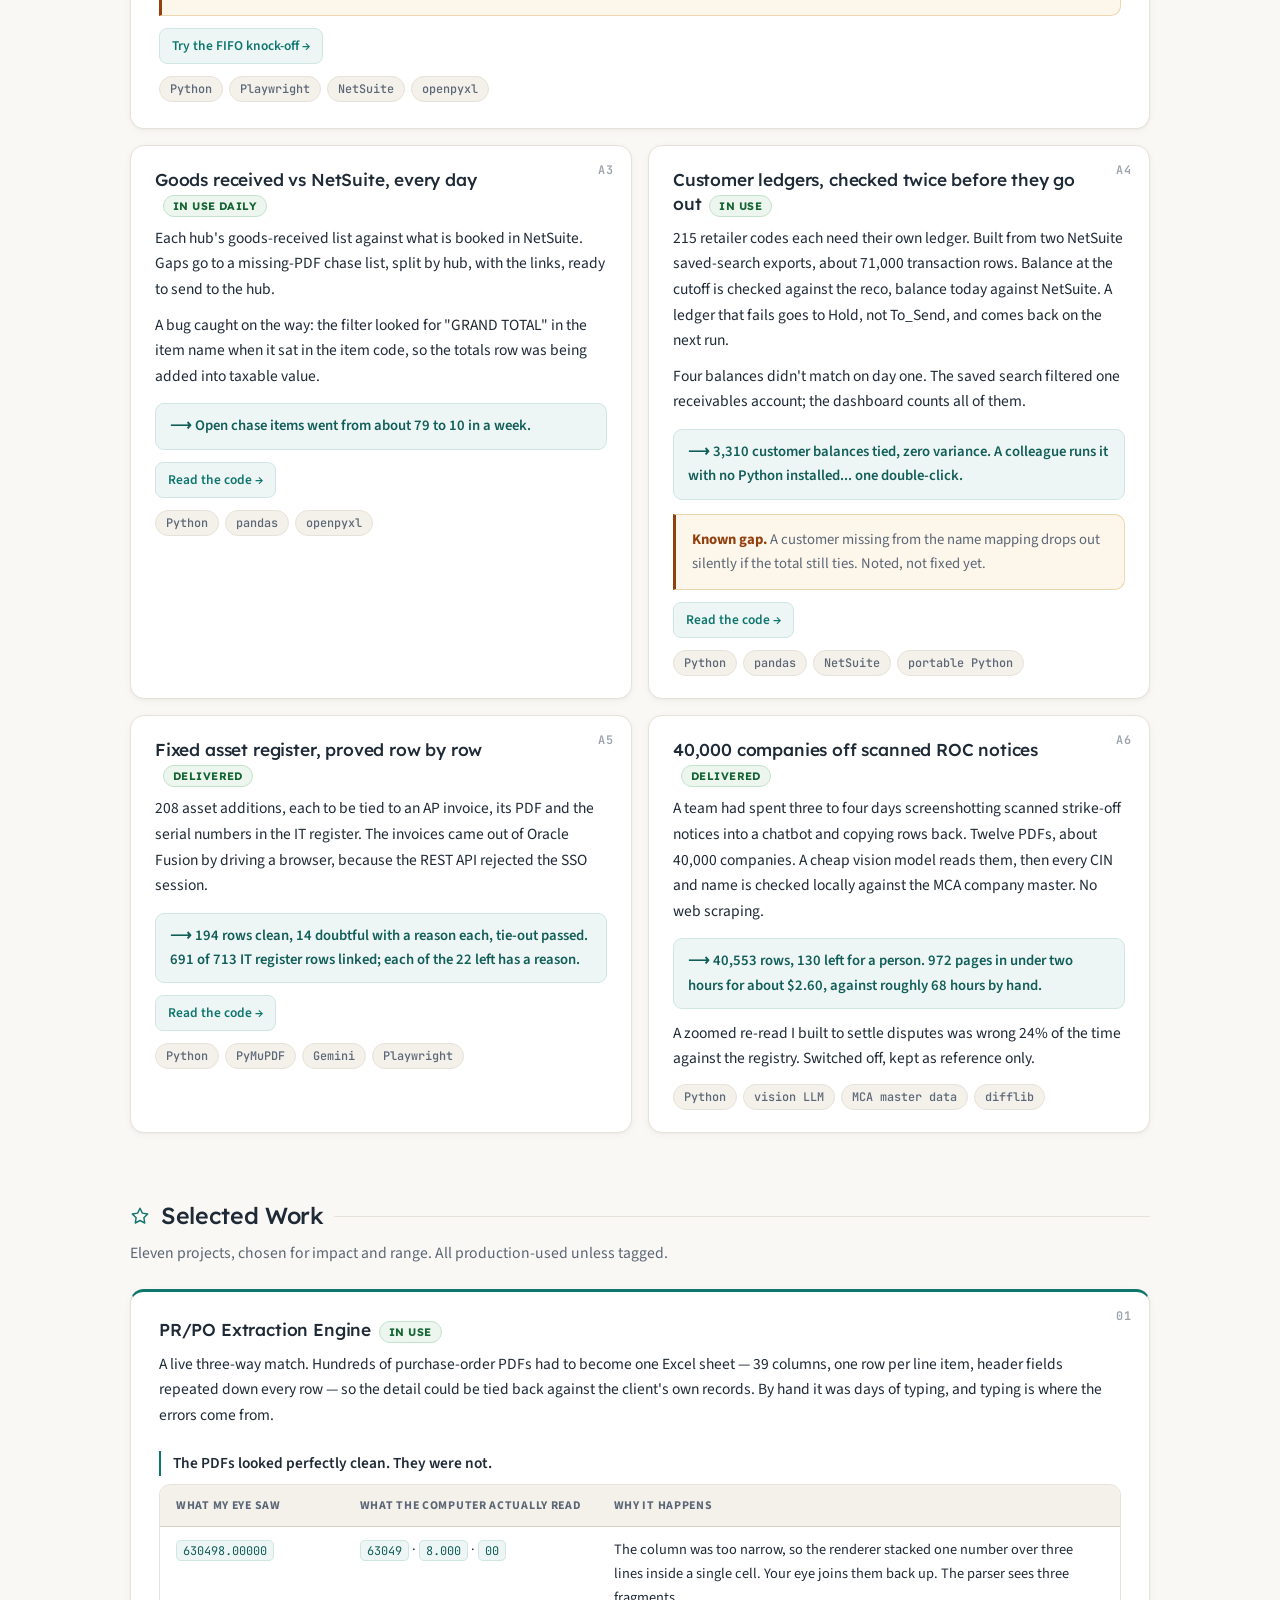
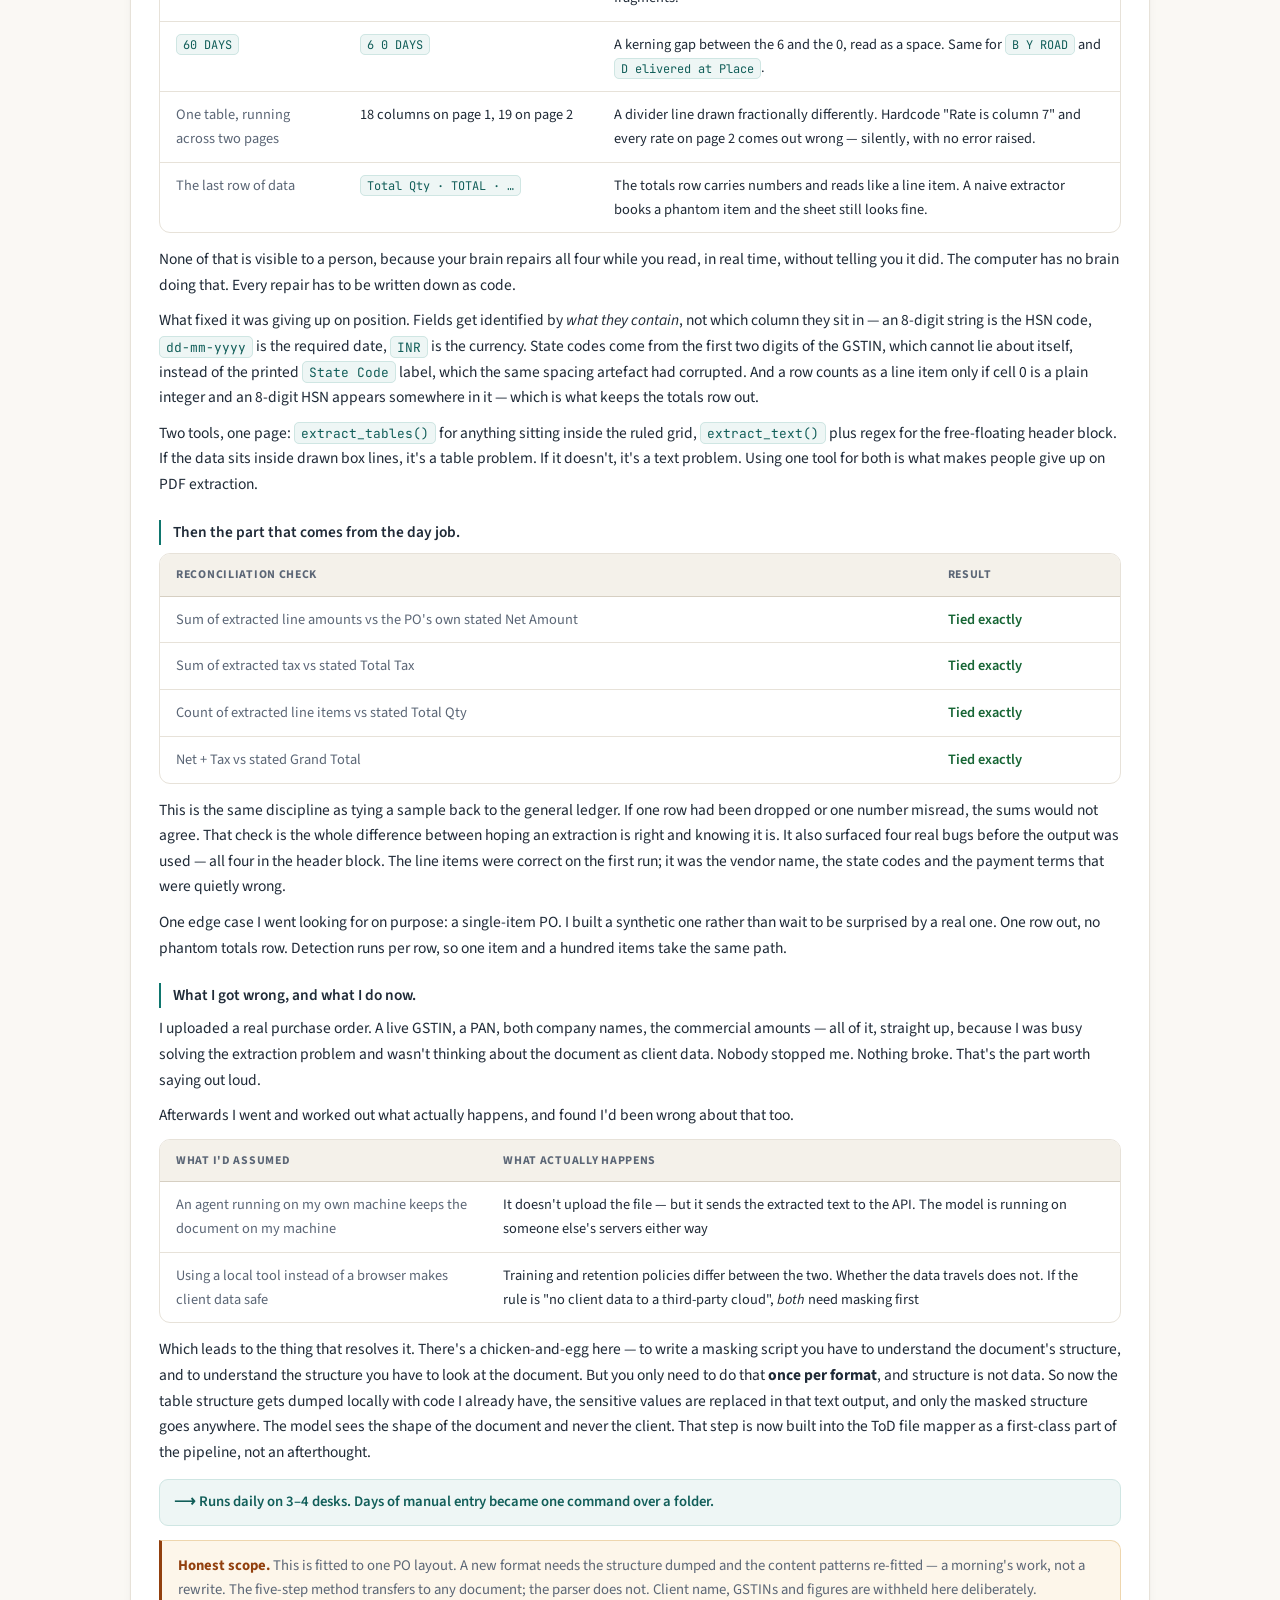
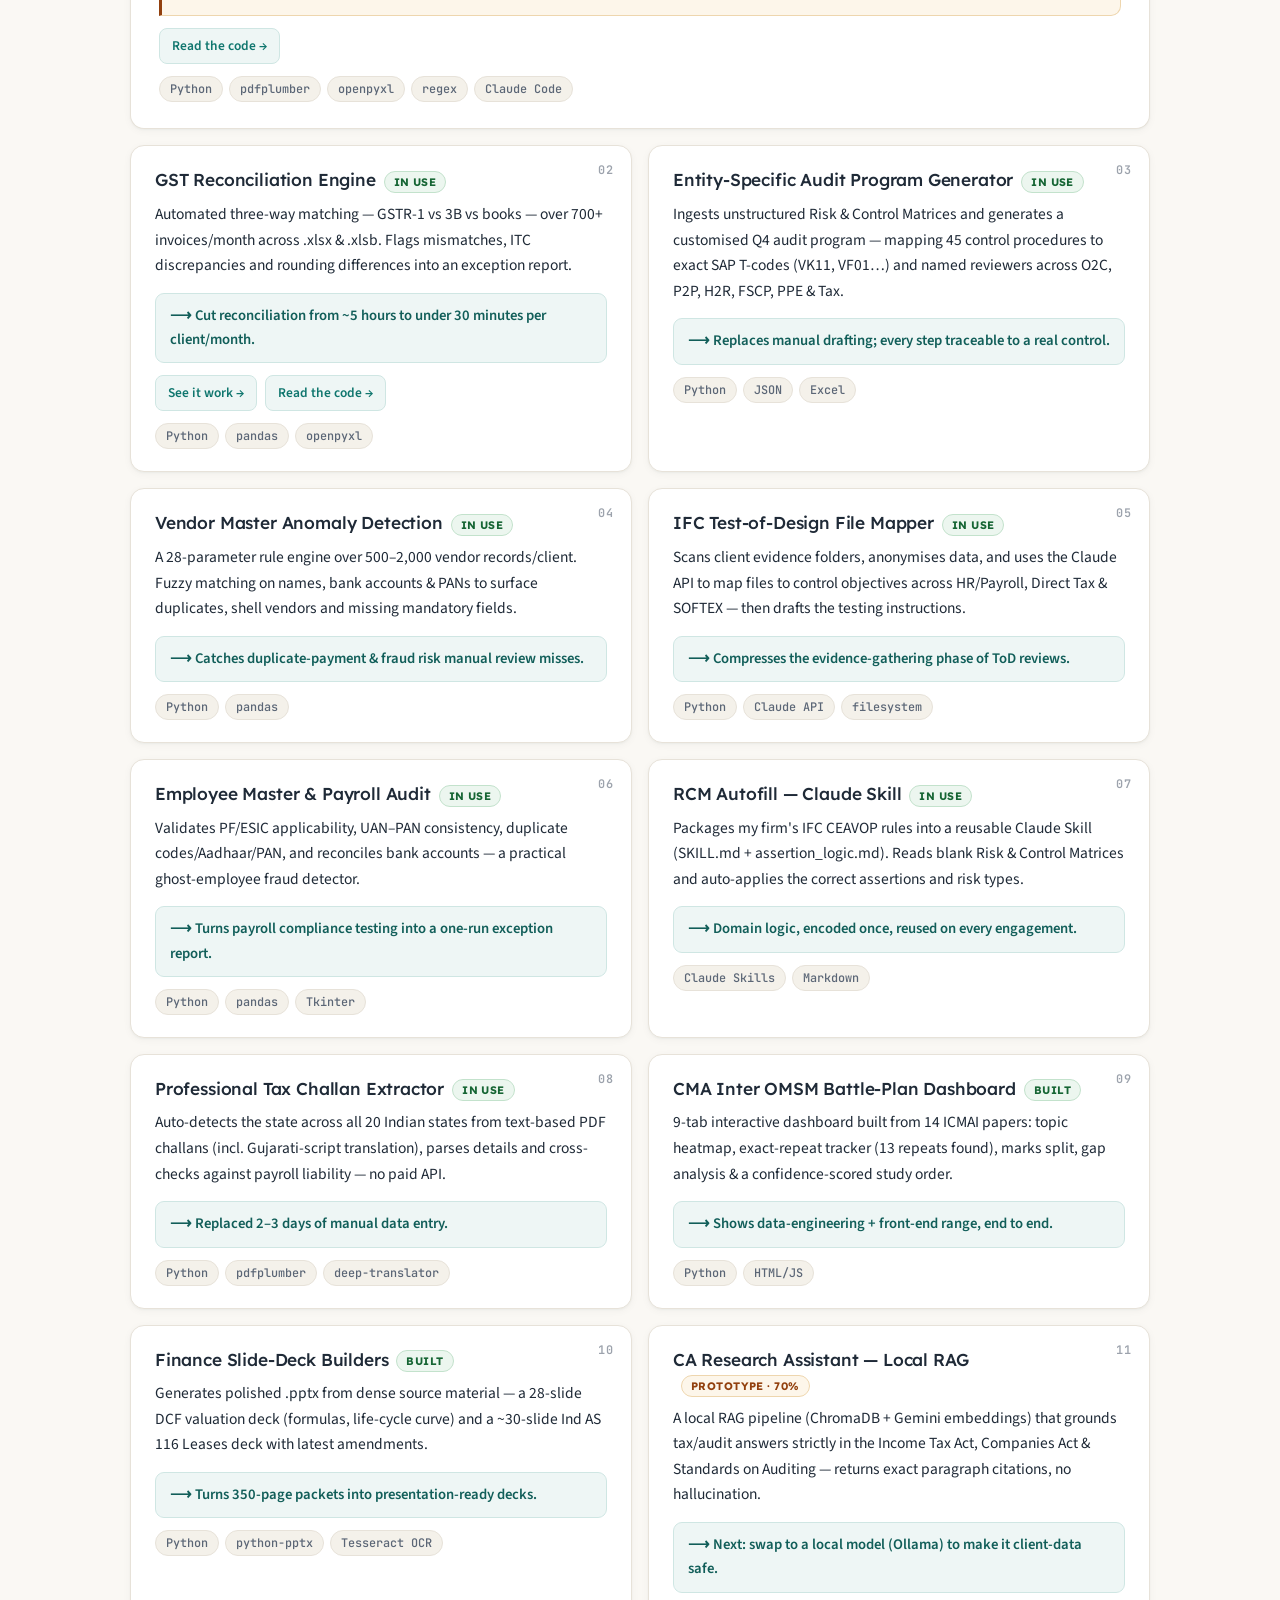
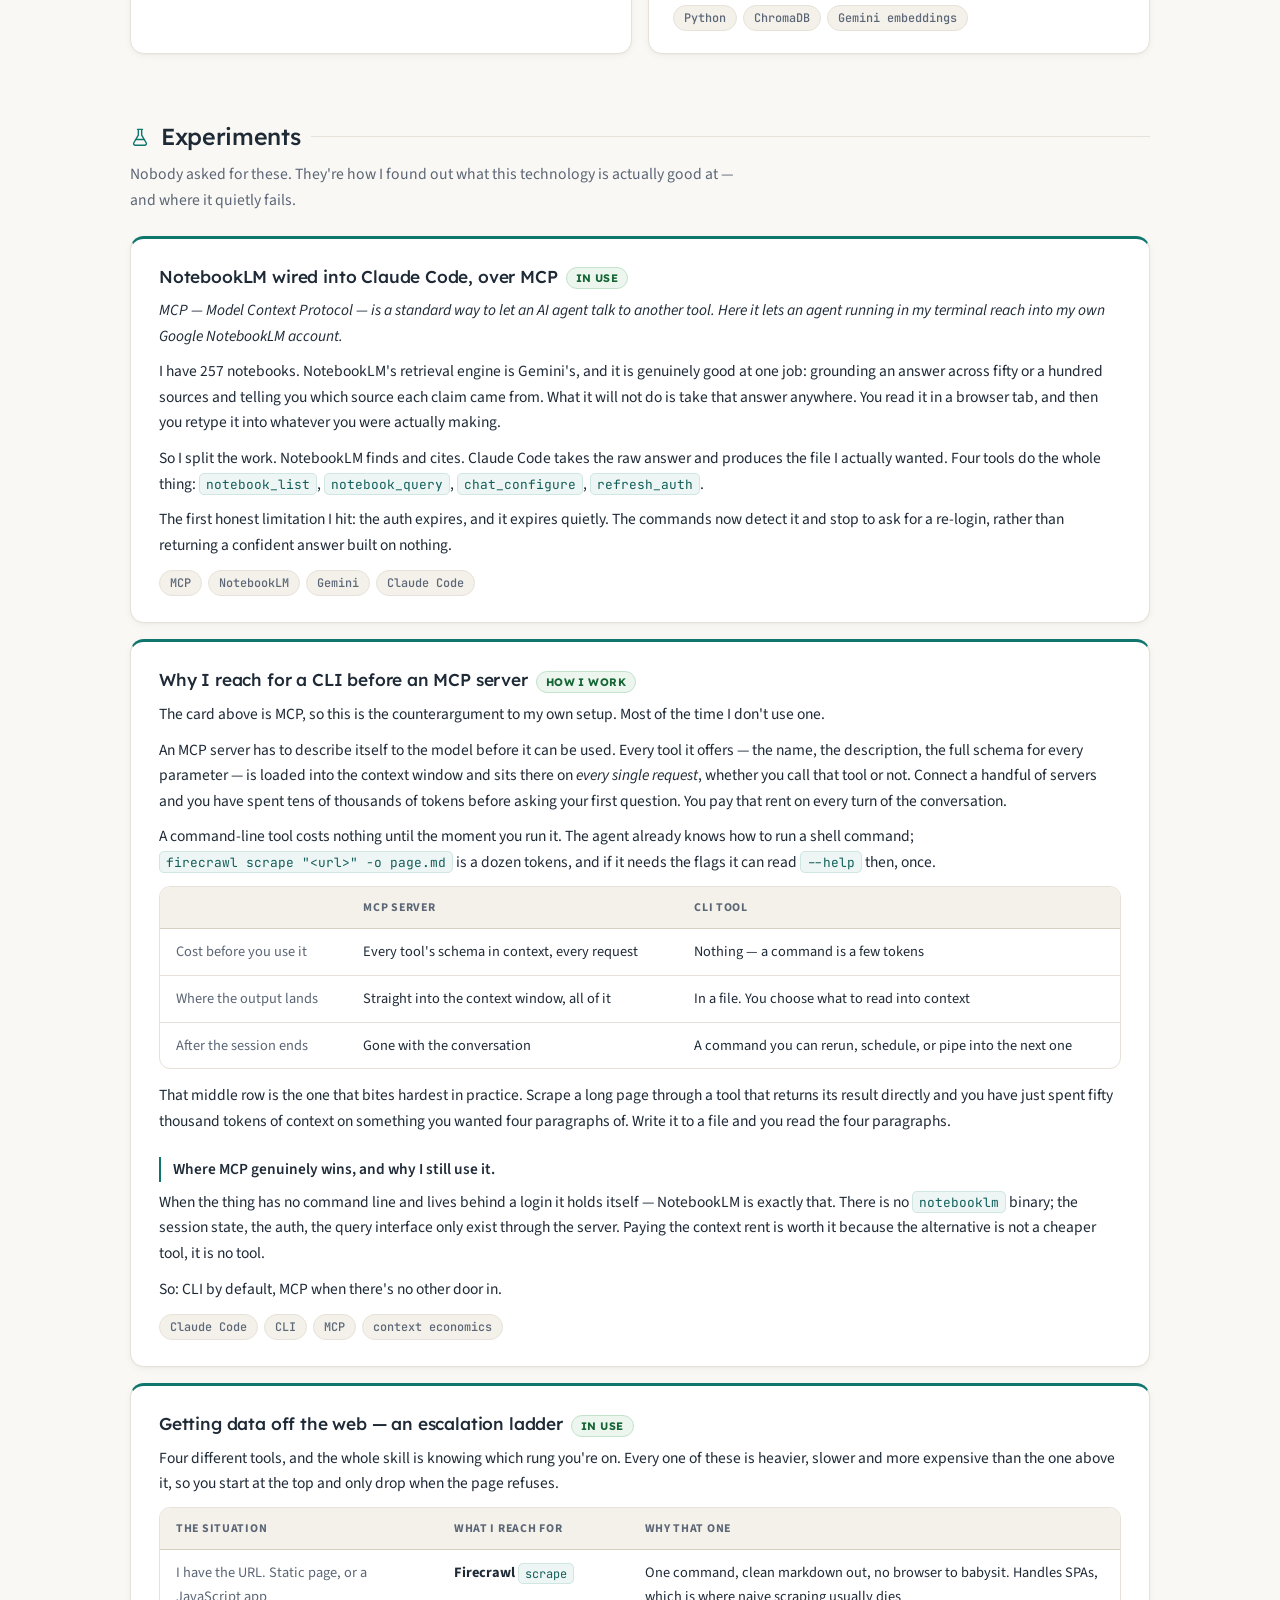
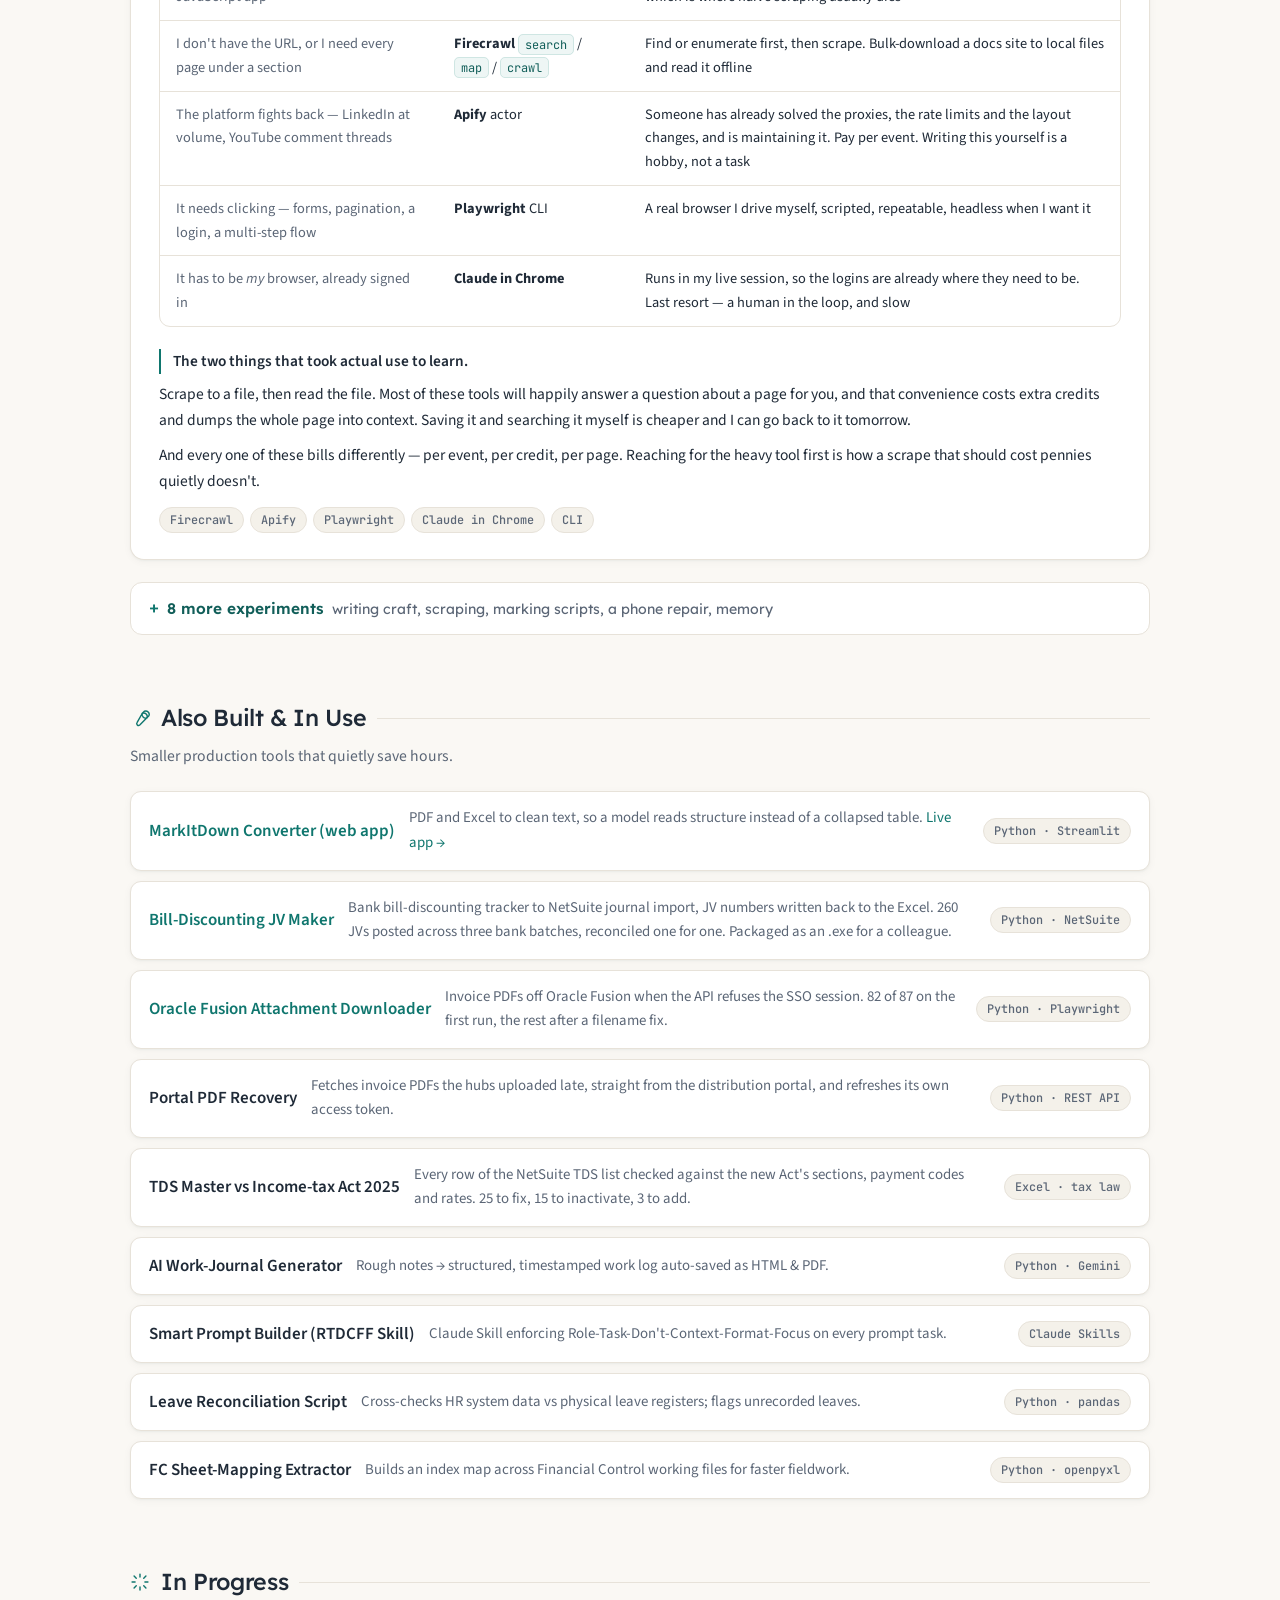
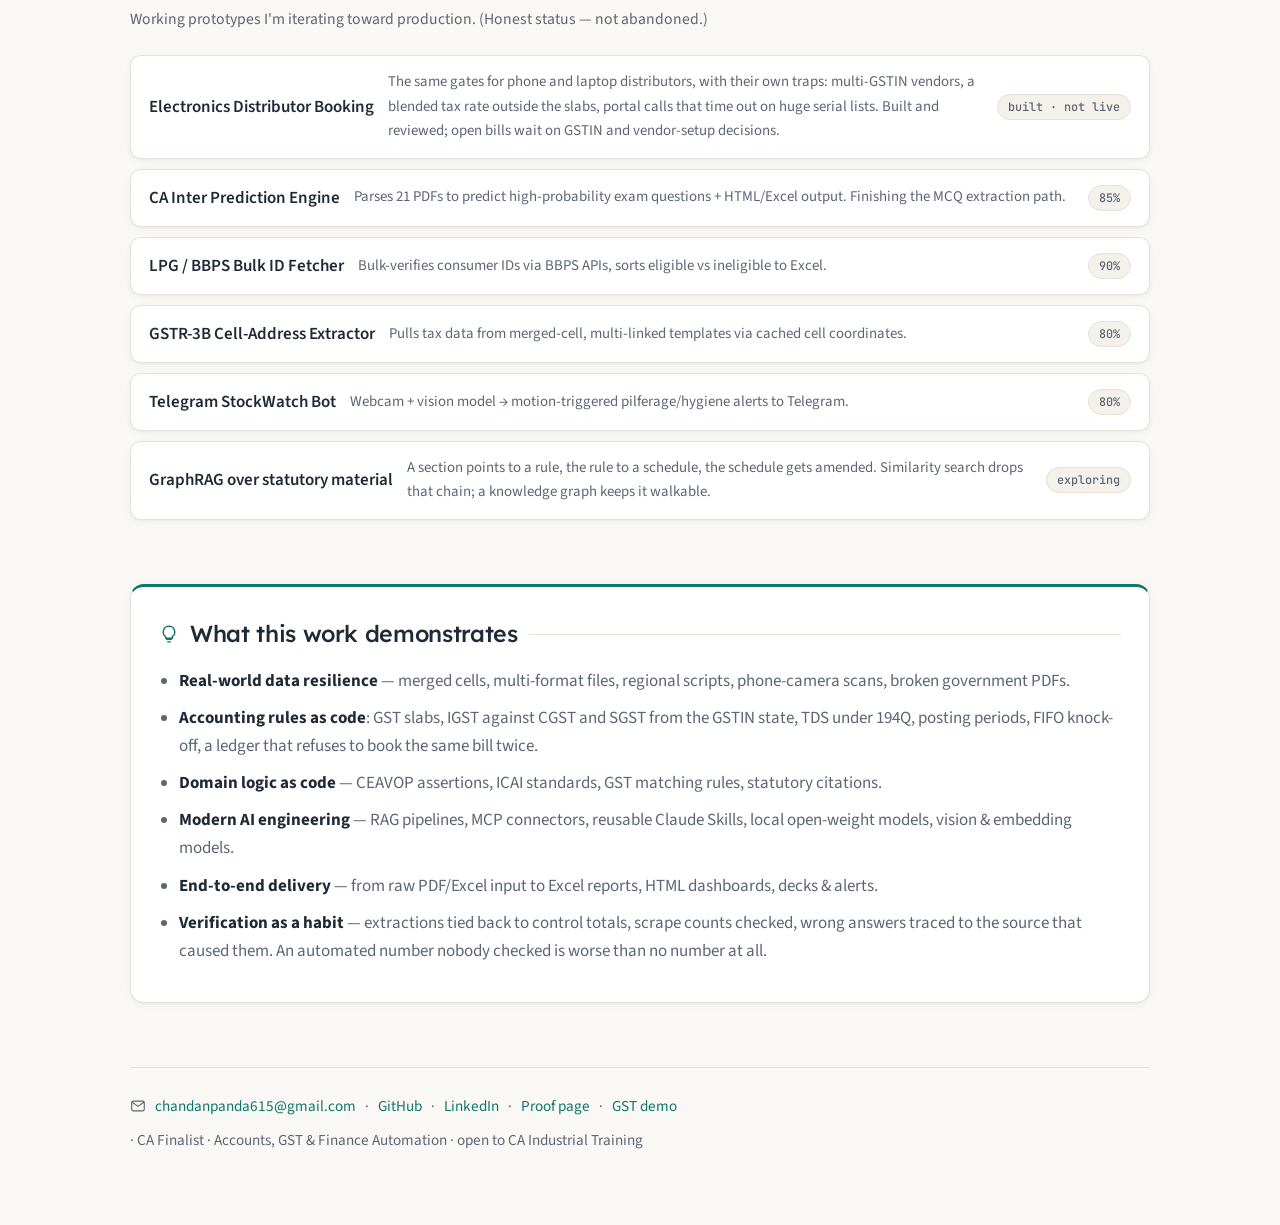
==== commit 39e4b36c: "Light redesign, share card, sticky nav and real run evidence" ====
--- a/index.html
+++ b/index.html
@@ -9,327 +9,40 @@
 <meta property="og:title" content="Chandan Panda · Automation for Accounts, Audit, Tax &amp; Finance">
 <meta property="og:description" content="Purchase bills into NetSuite across eight brands, 808/808 prepayments reconciled, live demos you can try.">
 <meta property="og:url" content="https://chandanpanda615-lab.github.io/projects/">
+<meta property="og:image" content="https://chandanpanda615-lab.github.io/projects/og.png">
+<meta property="og:image:width" content="1200">
+<meta property="og:image:height" content="630">
+<meta property="og:image:alt" content="Chandan Panda, CA Finalist. Finance automation portfolio: eight brands on a purchase-bill pipeline, 808 of 808 prepayments reconciled.">
+<meta name="twitter:card" content="summary_large_image">
+<meta name="twitter:title" content="Chandan Panda · Automation for Accounts, Audit, Tax &amp; Finance">
+<meta name="twitter:description" content="Eight brands on a purchase-bill pipeline, 808 of 808 prepayments reconciled, and demos you can run in the browser.">
+<meta name="twitter:image" content="https://chandanpanda615-lab.github.io/projects/og.png">
+<meta name="author" content="Chandan Panda">
+<meta name="theme-color" content="#0F766E">
 <link rel="canonical" href="https://chandanpanda615-lab.github.io/projects/">
-<link rel="icon" href="data:image/svg+xml,%3Csvg xmlns='http://www.w3.org/2000/svg' viewBox='0 0 32 32'%3E%3Crect width='32' height='32' rx='7' fill='%230d1118'/%3E%3Ctext x='16' y='22' font-family='Arial' font-weight='700' font-size='15' text-anchor='middle' fill='%2375a7ff'%3ECP%3C/text%3E%3C/svg%3E">
+<link rel="icon" href="data:image/svg+xml,%3Csvg xmlns='http://www.w3.org/2000/svg' viewBox='0 0 32 32'%3E%3Crect width='32' height='32' rx='7' fill='%230F766E'/%3E%3Ctext x='16' y='22' font-family='Arial' font-weight='700' font-size='15' text-anchor='middle' fill='%23ffffff'%3ECP%3C/text%3E%3C/svg%3E">
 <link rel="preconnect" href="https://fonts.googleapis.com">
 <link rel="preconnect" href="https://fonts.gstatic.com" crossorigin>
-<link href="https://fonts.googleapis.com/css2?family=Inter:wght@400;500;600;700&family=JetBrains+Mono:wght@400;500&display=swap" rel="stylesheet">
-<style>
-  :root{
-    --bg:#0d1118;
-    --surface:#151b24;
-    --surface-2:#1a2330;
-    --line:#293445;
-    --line-2:#3a485c;
-    --text:#f1f5f9;
-    --muted:#a7b3c4;
-    --accent:#75a7ff;
-    --accent-2:#47c9bb;
-    --gold:#f2bd63;
-    --green:#70d69a;
-    --chip:#202a38;
-    --r:14px;
-    --sp:20px;
-  }
-  *{box-sizing:border-box}
-  html{scroll-behavior:smooth;-webkit-text-size-adjust:100%}
-
-  body{
-    margin:0;color:var(--text);
-    font:16px/1.65 Inter,-apple-system,BlinkMacSystemFont,"Segoe UI",Roboto,Helvetica,Arial,sans-serif;
-    font-feature-settings:"cv05","ss01";
-    background:
-      radial-gradient(1100px 620px at 12% -12%, rgba(117,167,255,.17), transparent 62%),
-      radial-gradient(820px 520px at 92% 2%, rgba(71,201,187,.11), transparent 60%),
-      radial-gradient(760px 620px at 60% 108%, rgba(242,189,99,.06), transparent 60%),
-      var(--bg);
-    background-attachment:fixed;
-  }
-  /* faint engineering grid, sits behind everything */
-  body::before{
-    content:"";position:fixed;inset:0;pointer-events:none;z-index:0;
-    background-image:
-      linear-gradient(rgba(255,255,255,.021) 1px, transparent 1px),
-      linear-gradient(90deg, rgba(255,255,255,.021) 1px, transparent 1px);
-    background-size:56px 56px;
-    mask-image:radial-gradient(ellipse 90% 60% at 50% 0%, #000 40%, transparent 100%);
-    -webkit-mask-image:radial-gradient(ellipse 90% 60% at 50% 0%, #000 40%, transparent 100%);
-  }
-  .wrap{max-width:1060px;margin:0 auto;padding:44px 20px 64px;position:relative;z-index:1}
-
-  a{color:var(--accent);text-decoration:none}
-  a:hover{color:var(--accent-2);text-decoration:underline;text-underline-offset:3px}
-  :focus-visible{outline:2px solid var(--accent);outline-offset:3px;border-radius:6px}
-
-  /* ---------- masthead ---------- */
-  header{padding:8px 0 4px}
-  header h1{
-    font-size:clamp(2.1rem,5vw,2.8rem);margin:0 0 10px;letter-spacing:-.033em;font-weight:700;
-    background:linear-gradient(102deg,#fff 8%,#cfe0ff 48%,#8fbaff 100%);
-    -webkit-background-clip:text;background-clip:text;color:transparent;
-  }
-  header .tag{color:var(--muted);font-size:1.03rem;max-width:62ch}
-  header .tag b{color:var(--text);font-weight:600}
-
-  .stats{display:flex;flex-wrap:wrap;gap:10px;margin:22px 0 0}
-  .stat{
-    flex:1 1 128px;padding:12px 14px;border-radius:12px;
-    background:linear-gradient(180deg,var(--surface-2),var(--surface));
-    border:1px solid var(--line);
-  }
-  .stat .n{display:block;font-size:1.32rem;font-weight:700;letter-spacing:-.02em;color:var(--text)}
-  .stat .l{display:block;font-size:.76rem;color:var(--muted);text-transform:uppercase;letter-spacing:.07em;margin-top:2px}
-
-  nav.jump{display:flex;flex-wrap:wrap;gap:8px;margin:22px 0 0}
-  nav.jump a{
-    font-size:.83rem;font-weight:500;color:var(--muted);
-    padding:6px 13px;border-radius:999px;border:1px solid var(--line);
-    background:var(--chip);transition:color .2s,border-color .2s,background .2s;
-  }
-  nav.jump a:hover{color:var(--text);border-color:var(--line-2);background:var(--surface-2);text-decoration:none}
-
-  /* ---------- intro ---------- */
-  .intro{
-    margin:30px 0 0;padding:24px;border-radius:var(--r);
-    background:linear-gradient(180deg,var(--surface-2),var(--surface));
-    border:1px solid var(--line);position:relative;overflow:hidden;
-  }
-  .intro::before{
-    content:"";position:absolute;inset:0 0 auto;height:1px;
-    background:linear-gradient(90deg,transparent,rgba(91,157,255,.75),rgba(56,189,248,.35),transparent);
-  }
-  .intro p{margin:0 0 13px}.intro p:last-child{margin:0}
-  .lead{font-weight:600;font-size:1.1rem;letter-spacing:-.011em}
-  .note{
-    font-size:.9rem;color:var(--muted);border-left:3px solid var(--accent);
-    padding:12px 16px;background:rgba(91,157,255,.055);
-    border-radius:0 10px 10px 0;margin-top:18px;
-  }
-  .note strong{color:var(--text)}
-
-  /* ---------- learning story ---------- */
-  .story-grid{display:grid;grid-template-columns:1fr;gap:14px;counter-reset:story}
-  .story-step{
-    counter-increment:story;position:relative;padding:21px 22px 20px 66px;
-    border:1px solid var(--line);border-radius:var(--r);
-    background:linear-gradient(145deg,rgba(26,35,48,.96),rgba(21,27,36,.96));
-  }
-  .story-step::before{
-    content:"0" counter(story);position:absolute;left:20px;top:20px;
-    color:var(--accent-2);font:600 .78rem/1 "JetBrains Mono",ui-monospace,monospace;
-    letter-spacing:.04em;
-  }
-  .story-step::after{
-    content:"";position:absolute;left:48px;top:18px;bottom:18px;width:1px;
-    background:linear-gradient(var(--accent),rgba(71,201,187,.15));
-  }
-  .story-step .when{
-    display:block;margin-bottom:6px;color:var(--accent-2);font-size:.73rem;
-    font-weight:700;letter-spacing:.09em;text-transform:uppercase;
-  }
-  .story-step h3{margin:0 0 8px;font-size:1.02rem;letter-spacing:-.012em}
-  .story-step p{margin:0;color:var(--muted);font-size:.925rem}
-  .story-step strong{color:var(--text);font-weight:600}
-  .story-close{
-    margin:16px 0 0;padding:15px 18px;border-left:3px solid var(--accent-2);
-    border-radius:0 10px 10px 0;background:rgba(71,201,187,.065);
-    color:var(--muted);font-size:.93rem;
-  }
-  .story-close strong{color:var(--text)}
-
-  /* ---------- section headers ---------- */
-  .sechead{display:flex;align-items:center;gap:11px;margin:56px 0 4px}
-  .sechead svg{width:19px;height:19px;flex:none;stroke:var(--accent);fill:none;
-    stroke-width:1.7;stroke-linecap:round;stroke-linejoin:round}
-  h2{margin:0;font-size:1.42rem;letter-spacing:-.021em;font-weight:600}
-  .sechead .rule{flex:1;height:1px;background:linear-gradient(90deg,var(--line-2),transparent)}
-  .sub{color:var(--muted);margin:0 0 20px;font-size:.95rem;max-width:76ch}
-
-  /* ---------- cards ---------- */
-  .grid{display:grid;gap:16px}
-  .card{
-    background:linear-gradient(180deg,var(--surface-2),var(--surface));
-    border:1px solid var(--line);border-radius:var(--r);
-    padding:20px 22px;position:relative;overflow:hidden;
-    transition:border-color .22s ease,transform .22s ease,box-shadow .22s ease;
-  }
-  .card:hover{
-    border-color:rgba(91,157,255,.5);transform:translateY(-3px);
-    box-shadow:0 14px 34px -18px rgba(0,0,0,.85),0 0 0 1px rgba(91,157,255,.09);
-  }
-  .card .num{
-    position:absolute;top:15px;right:18px;font-size:.74rem;color:var(--muted);
-    font-weight:700;opacity:.45;font-family:"JetBrains Mono",ui-monospace,monospace;letter-spacing:.04em;
-  }
-  .card h3{margin:0 0 9px;font-size:1.07rem;padding-right:34px;letter-spacing:-.014em;font-weight:600;line-height:1.42}
-  .card p{margin:0 0 10px;font-size:.945rem}
-  .card .impact{
-    color:var(--gold);font-size:.88rem;font-weight:600;margin:14px 0 12px;
-    padding:9px 13px;background:rgba(245,181,68,.07);
-    border:1px solid rgba(245,181,68,.19);border-radius:9px;
-  }
-  .stack{display:flex;flex-wrap:wrap;gap:6px;margin-top:12px}
-  .stack span{
-    background:var(--chip);color:var(--muted);font-size:.755rem;
-    padding:4px 10px;border-radius:999px;border:1px solid var(--line);
-    font-family:"JetBrains Mono",ui-monospace,monospace;letter-spacing:-.01em;
-  }
-  .badge{
-    display:inline-block;font-size:.685rem;font-weight:700;padding:3px 9px;
-    border-radius:999px;margin-left:8px;vertical-align:middle;
-    letter-spacing:.035em;text-transform:uppercase;white-space:nowrap;
-  }
-  .b-live{background:rgba(74,222,128,.12);color:#5fd38a;border:1px solid rgba(74,222,128,.28)}
-  .b-wip{background:rgba(245,181,68,.12);color:var(--gold);border:1px solid rgba(245,181,68,.28)}
-  .b-exp{background:rgba(91,157,255,.13);color:#8dbaff;border:1px solid rgba(91,157,255,.3)}
-
-  /* featured long-form cards */
-  .card.wide{grid-column:1/-1;padding:24px 26px}
-  .card.wide::before{
-    content:"";position:absolute;inset:0 0 auto;height:2px;
-    background:linear-gradient(90deg,var(--accent),var(--accent-2) 42%,transparent 88%);
-    opacity:.85;
-  }
-  .card p.cap{
-    margin:22px 0 8px;font-weight:600;font-size:.935rem;color:var(--text);
-    letter-spacing:-.01em;padding-left:12px;border-left:2px solid var(--accent);
-  }
-
-  /* ---------- tables ---------- */
-  .tw{overflow-x:auto;margin:0 0 14px;border:1px solid var(--line);border-radius:11px;background:rgba(0,0,0,.2)}
-  table.log{width:100%;border-collapse:collapse;font-size:.875rem;min-width:540px}
-  table.log th{
-    text-align:left;color:var(--muted);font-weight:600;font-size:.74rem;
-    text-transform:uppercase;letter-spacing:.06em;
-    padding:11px 16px;border-bottom:1px solid var(--line-2);
-    background:rgba(255,255,255,.022);white-space:nowrap;
-  }
-  table.log td{padding:11px 16px;border-bottom:1px solid var(--line);vertical-align:top;color:var(--text)}
-  table.log tr:last-child td{border-bottom:none}
-  table.log tbody tr,table.log tr{transition:background .16s ease}
-  table.log tr:hover td{background:rgba(91,157,255,.045)}
-  table.log td.ok{color:var(--green);white-space:nowrap;font-weight:600}
-  table.log td:first-child{color:var(--muted)}
-  table.log td strong{color:var(--text)}
-
-  code{
-    background:rgba(91,157,255,.09);border:1px solid rgba(91,157,255,.18);
-    border-radius:5px;padding:1.5px 6px;font-size:.83em;color:#a8c8ff;
-    font-family:"JetBrains Mono",ui-monospace,SFMono-Regular,Menlo,monospace;white-space:nowrap;
-  }
-  .scope{
-    font-size:.875rem;color:var(--muted);border:1px solid rgba(245,181,68,.22);
-    border-left:3px solid var(--gold);
-    padding:13px 16px;background:rgba(245,181,68,.05);
-    border-radius:0 10px 10px 0;margin:14px 0 12px;
-  }
-  .scope strong{color:var(--gold)}
-  /* at a glance */
-  .tiles{display:grid;gap:12px;grid-template-columns:repeat(3,1fr);margin:0 0 16px}
-  .tile{background:var(--surface);border:1px solid var(--line);border-radius:var(--r);padding:16px 18px}
-  .tile .n{display:block;font-size:1.6rem;font-weight:700;letter-spacing:-.02em}
-  .tile .l{display:block;color:var(--muted);font-size:.86rem;margin:2px 0 8px}
-  .tile .s{font-size:.8rem;font-weight:600;color:var(--green)}
-  .viz-grid{display:grid;gap:16px;grid-template-columns:1fr 1fr;margin:16px 0}
-  figure.viz{margin:0}
-  .viz figcaption b{display:block;font-size:1rem}
-  .viz figcaption span{display:block;color:var(--muted);font-size:.84rem;margin:2px 0 12px}
-  .chart{width:100%}
-  .chart svg{display:block;overflow:visible}
-  .chart rect,.chart circle{cursor:default}
-  .chart rect:focus,.chart circle:focus{outline:2px solid var(--gold);outline-offset:2px}
-  .chart .grid{stroke:var(--line);stroke-width:1}
-  .chart .ax{fill:var(--muted);font:500 11px Inter,sans-serif}
-  .chart .lab{fill:var(--text);font:600 12px Inter,sans-serif}
-  .chart .cat{fill:var(--text);font:500 13px Inter,sans-serif}
-  .legend{display:flex;flex-wrap:wrap;gap:6px 16px;margin:8px 0 10px;font-size:.82rem;color:var(--muted)}
-  .legend i{display:inline-block;width:10px;height:10px;border-radius:3px;margin-right:6px;vertical-align:-1px}
-  .viz details{margin:10px 0 0;font-size:.85rem}
-  .viz details summary{cursor:pointer;color:var(--accent)}
-  .viz details table.log{min-width:0;margin-top:8px}
-  .viz .foot{color:var(--muted);font-size:.84rem;margin:10px 0 0}
-  .tip{position:fixed;z-index:20;pointer-events:none;opacity:0;transition:opacity .12s;background:#0b0f15;border:1px solid var(--line-2);
-    border-radius:8px;padding:8px 10px;font-size:.82rem;color:var(--text);max-width:260px;box-shadow:0 8px 24px rgba(0,0,0,.4)}
-  .flow{list-style:none;padding:0;margin:4px 0 14px;display:grid;grid-template-columns:repeat(7,minmax(0,1fr));gap:22px}
-  .flow li{position:relative;background:var(--surface-2);border:1px solid var(--line-2);border-radius:11px;padding:11px 11px}
-  .flow li b{display:block;font-size:.86rem;margin-bottom:4px}
-  .flow li span{display:block;color:var(--muted);font-size:.76rem;line-height:1.4}
-  .flow li:not(:last-child)::after{content:"→";position:absolute;right:-18px;top:50%;transform:translateY(-50%);color:var(--accent);font-weight:700}
-  .flow li.gate{border-color:rgba(242,189,99,.55);background:rgba(242,189,99,.07)}
-  .flow-side{border:1px dashed rgba(242,189,99,.55);border-radius:11px;padding:11px 14px;font-size:.88rem;color:var(--muted)}
-  .flow-side b{color:var(--text)}
-  .who{display:inline-block;font-size:.7rem;font-weight:700;text-transform:uppercase;letter-spacing:.06em;color:var(--gold);
-    border:1px solid rgba(242,189,99,.45);border-radius:999px;padding:2px 8px;margin-right:6px}
-  @media(max-width:900px){
-    .flow{grid-template-columns:1fr;gap:20px}
-    .flow li:not(:last-child)::after{content:"↓";right:auto;left:50%;top:auto;bottom:-19px;transform:translateX(-50%)}
-    .tiles{grid-template-columns:1fr 1fr}
-    .viz-grid{grid-template-columns:1fr}
-  }
-  @media(max-width:420px){.tiles{grid-template-columns:1fr}}
-
-  .proof{display:flex;flex-wrap:wrap;gap:8px;margin:12px 0 0}
-  .proof a{font-size:.8rem;font-weight:600;padding:5px 10px;border-radius:8px;border:1px solid var(--line-2);text-decoration:none}
-  .proof a:hover{border-color:var(--accent)}
-  .prove{margin:16px 0 0;padding:14px 16px;border-radius:12px;border:1px solid rgba(74,222,128,.28);background:rgba(74,222,128,.06)}
-  .prove strong{color:var(--text)}
-
-  /* ---------- mini rows ---------- */
-  .mini{display:grid;gap:10px;grid-template-columns:1fr}
-  .mini .row{
-    background:linear-gradient(180deg,var(--surface-2),var(--surface));
-    border:1px solid var(--line);border-radius:11px;
-    padding:14px 18px;display:flex;justify-content:space-between;gap:14px;
-    align-items:center;flex-wrap:wrap;transition:border-color .2s ease,transform .2s ease;
-  }
-  .mini .row:hover{border-color:var(--line-2);transform:translateX(3px)}
-  .mini .row b{font-weight:600;letter-spacing:-.01em}
-  .mini .row .d{color:var(--muted);font-size:.9rem;flex:1;min-width:220px}
-  .mini .row .t{
-    color:var(--muted);font-size:.755rem;font-family:"JetBrains Mono",ui-monospace,monospace;
-    background:var(--chip);border:1px solid var(--line);padding:4px 10px;border-radius:999px;white-space:nowrap;
-  }
-
-  /* ---------- closing ---------- */
-  .demo{
-    margin-top:56px;padding:26px;border-radius:var(--r);
-    background:linear-gradient(180deg,var(--surface-2),var(--surface));
-    border:1px solid var(--line);position:relative;overflow:hidden;
-  }
-  .demo::before{
-    content:"";position:absolute;inset:0 0 auto;height:1px;
-    background:linear-gradient(90deg,transparent,rgba(245,181,68,.55),transparent);
-  }
-  .demo .sechead{margin-top:0}
-  .demo ul{margin:14px 0 0;padding-left:20px;color:var(--muted)}
-  .demo li{margin-bottom:9px}
-  .demo li strong{color:var(--text)}
-
-  footer{
-    margin:56px 0 0;padding-top:26px;border-top:1px solid var(--line);
-    color:var(--muted);font-size:.93rem;display:flex;align-items:center;gap:9px;flex-wrap:wrap;
-  }
-  footer svg{width:16px;height:16px;stroke:var(--muted);fill:none;stroke-width:1.7;
-    stroke-linecap:round;stroke-linejoin:round;flex:none}
-
-  @media(min-width:700px){
-    .grid{grid-template-columns:1fr 1fr}
-    .story-grid{grid-template-columns:1fr 1fr}
-  }
-  @media(max-width:560px){
-    .wrap{padding:32px 15px 48px}
-    .card{padding:17px 17px}
-    .card.wide{padding:19px 17px}
-    .stat{flex:1 1 44%}
-  }
-  @media(prefers-reduced-motion:reduce){
-    html{scroll-behavior:auto}
-    *,*::before,*::after{transition-duration:.01ms!important;animation-duration:.01ms!important}
-    .card:hover,.mini .row:hover{transform:none}
-  }
-</style>
+<link href="https://fonts.googleapis.com/css2?family=Lexend:wght@400;500;600&family=Source+Sans+3:wght@400;600;700&family=JetBrains+Mono:wght@400;500&display=swap" rel="stylesheet">
+<link rel="stylesheet" href="theme.css">
 </head>
-<body>
+<body id="top">
+<div class="topbar">
+  <div class="in">
+    <a class="mk" href="#top">CP <span>· Chandan Panda</span></a>
+    <nav aria-label="Sections">
+      <a href="#glance">Summary</a>
+      <a href="#accounts">Accounts work</a>
+      <a class="hide-sm" href="#work">Selected work</a>
+      <a class="hide-sm" href="#experiments">Experiments</a>
+      <a href="proof.html">Proof</a>
+      <a class="hide-sm" href="gst.html">GST demo</a>
+      <a class="hide-sm" href="#progress">In progress</a>
+    </nav>
+    <a class="mail" href="mailto:chandanpanda615@gmail.com?subject=CA%20Industrial%20Training">Email me</a>
+  </div>
+</div>
+
 <div class="wrap">
   <header>
     <h1>Chandan Panda</h1>
@@ -339,21 +52,16 @@
       <div class="stat"><span class="n">1 → 8</span><span class="l">Brands on the booking pipeline</span></div>
       <div class="stat"><span class="n">~2,400</span><span class="l">Purchase bills / month in scope</span></div>
       <div class="stat"><span class="n">808 / 808</span><span class="l">Prepayments reconciled</span></div>
-      <div class="stat"><span class="n">11</span><span class="l">Experiments</span></div>
-    </div>
-
-    <nav class="jump" aria-label="Sections">
-      <a href="#glance">At a glance</a>
-      <a href="#story">My story</a>
-      <a href="#accounts">Accounts work</a>
-      <a href="#work">Selected work</a>
-      <a href="proof.html">Proof: try it</a>
-      <a href="#experiments">Experiments</a>
-      <a href="#also">Also built</a>
-      <a href="#progress">In progress</a>
-      <a href="mailto:chandanpanda615@gmail.com">Contact</a>
-    </nav>
+      <div class="stat"><span class="n">40+</span><span class="l">Tools built so far</span></div>
+    </div>
   </header>
+
+  <div class="cta">
+    <a href="mailto:chandanpanda615@gmail.com?subject=CA%20Industrial%20Training">Email me about industrial training</a>
+    <a class="ghost" href="https://www.linkedin.com/in/chandan090903/">LinkedIn</a>
+    <a class="ghost" href="proof.html">Run the demo</a>
+    <p class="ask">Looking for a CA Industrial Training placement where finance work gets built, checked and measured, not only closed.</p>
+  </div>
 
   <section class="intro">
     <p class="lead">I'm a CA Final student who builds automation for the accounts and audit work most teams still do by hand... and runs it on the live books, every day.</p>
@@ -416,6 +124,19 @@
     <div class="chart" id="chHrs" role="img" aria-label="Strike-off notices, 972 pages: 68 hours by hand, under 2 automated. Prepayment knock-off, one brand batch: about 6.5 hours by hand, about 40 minutes automated. GST reconciliation, one client month: 5 hours by hand, under 30 minutes automated."></div>
     <details><summary>Show as a table</summary><table class="log"><tr><th>Job</th><th>By hand</th><th>Automated</th></tr><tr><td>Strike-off notices, 972 pages</td><td>~68 h (5 min a page)</td><td>under 2 h</td></tr><tr><td>Prepayment knock-off, one brand batch</td><td>6 to 7 h</td><td>~40 min, unattended</td></tr><tr><td>GST reconciliation, one client month</td><td>~5 h</td><td>under 30 min</td></tr></table></details>
     <p class="foot">Automated time is the machine running, mostly unattended. The checking afterwards still takes a person, and that time isn't in these bars.</p>
+  </figure>
+
+  <figure class="card wide viz">
+    <figcaption><b>Bills in the booked ledger, by invoice month</b><span>the file that stops a second booking, read on 10 November 2026</span></figcaption>
+    <div class="lbars">
+      <div class="lrow"><span class="lt">Jun 2026</span><span class="lb"><i style="width:88.2%"></i></span><span class="lv">2,464</span></div>
+      <div class="lrow"><span class="lt">Jul 2026</span><span class="lb"><i style="width:81.6%"></i></span><span class="lv">2,279</span></div>
+      <div class="lrow"><span class="lt">Aug 2026</span><span class="lb"><i style="width:75.3%"></i></span><span class="lv">2,104</span></div>
+      <div class="lrow"><span class="lt">Sep 2026</span><span class="lb"><i style="width:80.4%"></i></span><span class="lv">2,246</span></div>
+      <div class="lrow"><span class="lt">Oct 2026</span><span class="lb"><i style="width:100%"></i></span><span class="lv">2,793</span></div>
+      <div class="lrow"><span class="lt">Nov 2026</span><span class="lb"><i style="width:18.5%"></i></span><span class="lv">518</span></div>
+    </div>
+    <p class="foot">12,404 rows in the ledger. 9,204 came from a June to October NetSuite export, loaded before the first run so the pipeline would not book what another team had already keyed. 3,200 were written by the runs themselves, from 17 September. November is nine days, not a month. The file holds an invoice number, a hub, and two dates. No vendor, no amount.</p>
   </figure>
 
   <div class="sechead" id="story">
@@ -482,6 +203,27 @@
       </table>
       </div>
 
+      <p class="cap">The gate, on two real mornings.</p>
+      <div class="runpanel">
+        <p class="rh">Preflight, 9 November 2026</p>
+        <pre><span class="ok">[OK]</span>   bills: 6 unique External IDs
+<span class="ok">[OK]</span>   expense lines: 6
+<span class="ok">[OK]</span>   zip attachments: 6/6 match exactly
+<span class="ok">[OK]</span>   tax maths: 6/6
+<span class="ok">[OK]</span>   vendor / GSTIN / dates / period: 6/6
+<span class="ok">[OK]</span>   duplicate guards: 0 in the ledger, 0 in the newest export
+<span class="ok">[OK]</span>   wrong file (md5 + saved QR): 6/6
+
+<span class="big">PREFLIGHT PASSED: 6 bills, 6 lines, 6 attachments.</span></pre>
+      </div>
+      <div class="runpanel bad-panel">
+        <p class="rh">Preflight, same week</p>
+        <pre><span class="bad">[FAIL]</span> preflight: 1
+<span class="big">PREFLIGHT FAILED: 7 bills read. Fix the rows above before importing anything.</span>
+STOPPED at step 'preflight' - read the message above, fix it, run me again.</pre>
+      </div>
+      <p class="aside-line">Same gate both times. The first batch went to NetSuite after a person read the six rows. The second never left the folder. Hub and brand names removed.</p>
+
       <p class="cap">How I know the numbers are right.</p>
       <p>An answer key the model never sees, built only from bills where the portal figure and the QR total agree. On 8 October all 473 booked amounts that had a key matched it. Across 730 bills from all eight brands, Gemini's first read was right on 459, wrong on one, and 17 needed a person. The rest had no independent key, and I don't count what I can't check. The first batch after go-live, 130 bills, reconciled to NetSuite to the rupee.</p>
       <p>The mistake worth writing down. An AI agent ran the ledger script with a <code>--selftest</code> flag that didn't exist. The script ignored the flag and ran for real... 130 bills marked booked, PDFs moved, chase list trimmed. Reversed in the same minute, files regenerated byte-identical. Four scripts that change state are now off limits to agents. That's a rule, not a fix, and I know the difference.</p>
@@ -627,7 +369,7 @@
       <h3>GST Reconciliation Engine<span class="badge b-live">in use</span></h3>
       <p>Automated three-way matching — GSTR-1 vs 3B vs books — over 700+ invoices/month across .xlsx &amp; .xlsb. Flags mismatches, ITC discrepancies and rounding differences into an exception report.</p>
       <p class="impact">⟶ Cut reconciliation from ~5 hours to under 30 minutes per client/month.</p>
-      <div class="proof"><a href="https://github.com/chandanpanda615-lab/automation/tree/main/gst-reconciliation">Read the code →</a></div>
+      <div class="proof"><a href="gst.html">See it work →</a><a href="https://github.com/chandanpanda615-lab/automation/tree/main/gst-reconciliation">Read the code →</a></div>
       <div class="stack"><span>Python</span><span>pandas</span><span>openpyxl</span></div>
     </div>
 
@@ -782,6 +524,10 @@
       <p>And every one of these bills differently — per event, per credit, per page. Reaching for the heavy tool first is how a scrape that should cost pennies quietly doesn't.</p>
       <div class="stack"><span>Firecrawl</span><span>Apify</span><span>Playwright</span><span>Claude in Chrome</span><span>CLI</span></div>
     </div>
+
+    <details class="more">
+      <summary>8 more experiments <span>writing craft, scraping, marking scripts, a phone repair, memory</span></summary>
+      <div class="grid">
 
     <div class="card">
       <h3>/lecture — a podcast into usable notes<span class="badge b-live">in use</span></h3>
@@ -855,6 +601,9 @@
       <div class="stack"><span>claude-mem</span><span>local index</span></div>
     </div>
 
+      </div>
+    </details>
+
   </div>
 
   <div class="sechead" id="also">
@@ -905,8 +654,16 @@
 
   <footer>
     <svg viewBox="0 0 24 24" aria-hidden="true"><rect x="2.6" y="4.6" width="18.8" height="14.8" rx="2.4"/><path d="m3.4 6.4 8.6 6.2 8.6-6.2"/></svg>
-    <a href="mailto:chandanpanda615@gmail.com">chandanpanda615@gmail.com</a>
-    <span>· CA Finalist · Accounts, GST &amp; Finance Automation</span>
+    <a href="mailto:chandanpanda615@gmail.com?subject=CA%20Industrial%20Training">chandanpanda615@gmail.com</a>
+    <span>·</span>
+    <a href="https://github.com/chandanpanda615-lab">GitHub</a>
+    <span>·</span>
+    <a href="https://www.linkedin.com/in/chandan090903/">LinkedIn</a>
+    <span>·</span>
+    <a href="proof.html">Proof page</a>
+    <span>·</span>
+    <a href="gst.html">GST demo</a>
+    <span>· CA Finalist · Accounts, GST &amp; Finance Automation · open to CA Industrial Training</span>
   </footer>
 </div>
 <script>
@@ -939,12 +696,12 @@
     });
   }
   stack('chAcc', [
-    {v: 459, c: '#0ca30c', t: 'Right first time', short: 'right'},
-    {v: 17, c: '#fab219', t: 'Sent to a person', short: 'to a person'},
-    {v: 1, c: '#d03b3b', t: 'Wrong (caught before booking)', short: 'wrong'},
-    {v: 253, c: '#3a485c', t: 'No independent key to score against', short: 'no key'},
+    {v: 459, c: '#15803D', t: 'Right first time', short: 'right'},
+    {v: 17, c: '#D97706', t: 'Sent to a person', short: 'to a person'},
+    {v: 1, c: '#B91C1C', t: 'Wrong (caught before booking)', short: 'wrong'},
+    {v: 253, c: '#CFC8BC', t: 'No independent key to score against', short: 'no key'},
   ]);
-  legend('lgAcc', [['#0ca30c', '✓ Right · 459'], ['#fab219', '! To a person · 17'], ['#d03b3b', '✕ Wrong · 1'], ['#3a485c', 'No key · 253']]);
+  legend('lgAcc', [['#15803D', '✓ Right · 459'], ['#D97706', '! To a person · 17'], ['#B91C1C', '✕ Wrong · 1'], ['#CFC8BC', 'No key · 253']]);
 
   // 2. one series over time: 2px line, markers, crosshair-free point tips with big hit targets
   function line(id, pts) {
@@ -955,10 +712,10 @@
       el('line', {x1: L, x2: W - R, y1: ys(v), y2: ys(v), class: 'grid'}, svg);
       el('text', {x: L - 8, y: ys(v) + 4, class: 'ax', 'text-anchor': 'end'}, svg).textContent = v;
     });
-    el('polyline', {points: pts.map((p, i) => `${xs(i)},${ys(p.v)}`).join(' '), fill: 'none', stroke: '#3987e5', 'stroke-width': 2, 'stroke-linejoin': 'round'}, svg);
+    el('polyline', {points: pts.map((p, i) => `${xs(i)},${ys(p.v)}`).join(' '), fill: 'none', stroke: '#0F766E', 'stroke-width': 2, 'stroke-linejoin': 'round'}, svg);
     pts.forEach((p, i) => {
       el('text', {x: xs(i), y: H - 8, class: 'ax', 'text-anchor': 'middle'}, svg).textContent = p.d;
-      el('circle', {cx: xs(i), cy: ys(p.v), r: 4.5, fill: '#3987e5', stroke: '#151b24', 'stroke-width': 2}, svg);
+      el('circle', {cx: xs(i), cy: ys(p.v), r: 4.5, fill: '#0F766E', stroke: '#ffffff', 'stroke-width': 2}, svg);
       if (i === 0 || i === pts.length - 1) el('text', {x: xs(i) + (i ? -8 : 8), y: ys(p.v) - 10, class: 'lab', 'text-anchor': i ? 'end' : 'start'}, svg).textContent = p.v;
       const hit = el('circle', {cx: xs(i), cy: ys(p.v), r: 14, fill: 'transparent'}, svg);
       hover(hit, `<b>${p.d}</b><br>${p.v} open${p.n ? '<br>' + p.n : ''}`);
@@ -990,7 +747,7 @@
       });
     });
   }
-  const S = [{t: 'Automated', c: '#3987e5'}, {t: 'By hand', c: '#d95926'}];
+  const S = [{t: 'Automated', c: '#0F766E'}, {t: 'By hand', c: '#C2410C'}];
   hbars('chHrs', [
     {t: 'Strike-off notices, 972 pages', v: [2, 68], lbl: ['under 2 h', '~68 h']},
     {t: 'Prepayment knock-off, one brand', v: [0.67, 6.5], lbl: ['~40 min', '6–7 h']},
--- a/theme.css
+++ b/theme.css
@@ -0,0 +1,356 @@
+/* Paper & ink: one theme for every page on the site */
+:root{
+  color-scheme:light;
+  --bg:#FAF8F4;
+  --surface:#FFFFFF;
+  --surface-2:#F4F1EA;
+  --line:#E7E2D9;
+  --line-2:#D6CFC2;
+  --text:#1F2A37;
+  --muted:#5B6676;
+  --accent:#0F766E;
+  --accent-2:#115E59;
+  --accent-soft:#EEF6F5;
+  --accent-line:#CFE6E3;
+  --amber:#92400E;
+  --amber-soft:#FDF6EA;
+  --amber-line:#EED6AE;
+  --green:#166534;
+  --green-soft:#ECF6EF;
+  --green-line:#C3E2CC;
+  --blue:#1D4ED8;
+  --blue-soft:#EEF3FC;
+  --blue-line:#CCD9F2;
+  --red:#B91C1C;
+  --chip:#F4F1EA;
+  --shadow:0 1px 2px rgba(31,42,55,.04),0 2px 8px rgba(31,42,55,.04);
+  --shadow-up:0 2px 4px rgba(31,42,55,.05),0 10px 24px -10px rgba(31,42,55,.14);
+  --r:14px;
+  --head:Lexend,"Source Sans 3",-apple-system,"Segoe UI",sans-serif;
+  --mono:"JetBrains Mono",ui-monospace,SFMono-Regular,Menlo,monospace;
+}
+*{box-sizing:border-box}
+html{scroll-behavior:smooth;-webkit-text-size-adjust:100%}
+body{
+  margin:0;color:var(--text);background:var(--bg);
+  font:17px/1.65 "Source Sans 3",-apple-system,BlinkMacSystemFont,"Segoe UI",Roboto,Helvetica,Arial,sans-serif;
+}
+.wrap{max-width:1060px;margin:0 auto;padding:52px 20px 72px}
+h1,h2,h3{font-family:var(--head);color:var(--text)}
+
+a{color:var(--accent);text-decoration:none}
+a:hover{color:var(--accent-2);text-decoration:underline;text-underline-offset:3px}
+:focus-visible{outline:2px solid var(--accent);outline-offset:3px;border-radius:6px}
+
+/* ---------- masthead ---------- */
+header{padding:8px 0 4px}
+header h1{font-size:clamp(2.1rem,5vw,2.9rem);margin:0 0 10px;letter-spacing:-.025em;font-weight:600}
+header .tag{color:var(--muted);font-size:1.06rem;max-width:62ch}
+header .tag b{color:var(--text);font-weight:600}
+
+.stats{display:flex;flex-wrap:wrap;gap:10px;margin:24px 0 0}
+.stat{flex:1 1 128px;padding:14px 16px;border-radius:12px;background:var(--surface);border:1px solid var(--line);box-shadow:var(--shadow)}
+.stat .n{display:block;font:600 1.4rem/1.2 var(--head);letter-spacing:-.02em;color:var(--accent-2)}
+.stat .l{display:block;font-size:.76rem;color:var(--muted);text-transform:uppercase;letter-spacing:.07em;margin-top:4px}
+
+nav.jump{display:flex;flex-wrap:wrap;gap:8px;margin:22px 0 0}
+nav.jump a{
+  font-size:.86rem;font-weight:600;color:var(--muted);
+  padding:7px 14px;border-radius:999px;border:1px solid var(--line);
+  background:var(--surface);transition:color .2s,border-color .2s,background .2s;
+}
+nav.jump a:hover{color:var(--accent-2);border-color:var(--accent-line);background:var(--accent-soft);text-decoration:none}
+
+/* ---------- intro ---------- */
+.intro{margin:32px 0 0;padding:26px;border-radius:var(--r);background:var(--surface);border:1px solid var(--line);box-shadow:var(--shadow);border-top:3px solid var(--accent)}
+.intro p{margin:0 0 13px}.intro p:last-child{margin:0}
+.lead{font-weight:600;font-size:1.12rem}
+.note{font-size:.93rem;color:var(--muted);border-left:3px solid var(--accent);padding:12px 16px;background:var(--accent-soft);border-radius:0 10px 10px 0;margin-top:18px}
+.note strong{color:var(--text)}
+
+/* ---------- learning story ---------- */
+.story-grid{display:grid;grid-template-columns:1fr;gap:14px;counter-reset:story}
+.story-step{counter-increment:story;position:relative;padding:21px 22px 20px 66px;border:1px solid var(--line);border-radius:var(--r);background:var(--surface);box-shadow:var(--shadow)}
+.story-step::before{content:"0" counter(story);position:absolute;left:20px;top:21px;color:var(--accent);font:600 .78rem/1 var(--mono);letter-spacing:.04em}
+.story-step::after{content:"";position:absolute;left:48px;top:18px;bottom:18px;width:1px;background:linear-gradient(var(--accent-line),transparent)}
+.story-step .when{display:block;margin-bottom:6px;color:var(--accent);font-size:.74rem;font-weight:700;letter-spacing:.09em;text-transform:uppercase}
+.story-step h3{margin:0 0 8px;font-size:1.04rem;font-weight:500}
+.story-step p{margin:0;color:var(--muted);font-size:.95rem}
+.story-step strong{color:var(--text);font-weight:600}
+.story-close{margin:16px 0 0;padding:15px 18px;border-left:3px solid var(--accent);border-radius:0 10px 10px 0;background:var(--accent-soft);color:var(--muted);font-size:.95rem}
+.story-close strong{color:var(--text)}
+
+/* ---------- section headers ---------- */
+.sechead{display:flex;align-items:center;gap:11px;margin:64px 0 6px}
+.sechead svg{width:20px;height:20px;flex:none;stroke:var(--accent);fill:none;stroke-width:1.7;stroke-linecap:round;stroke-linejoin:round}
+h2{margin:0;font-size:1.45rem;letter-spacing:-.015em;font-weight:500}
+.sechead .rule{flex:1;height:1px;background:var(--line)}
+.sub{color:var(--muted);margin:0 0 22px;font-size:.98rem;max-width:76ch}
+
+/* ---------- cards ---------- */
+.grid{display:grid;gap:16px}
+.card{
+  background:var(--surface);border:1px solid var(--line);border-radius:var(--r);
+  padding:22px 24px;position:relative;overflow:hidden;box-shadow:var(--shadow);
+  transition:border-color .2s ease,box-shadow .2s ease;
+}
+.card:hover{border-color:var(--line-2);box-shadow:var(--shadow-up)}
+.card .num{position:absolute;top:16px;right:18px;font:600 .74rem var(--mono);color:var(--muted);opacity:.6;letter-spacing:.04em}
+.card h3{margin:0 0 9px;font-size:1.08rem;padding-right:34px;letter-spacing:-.01em;font-weight:500;line-height:1.42}
+.card p{margin:0 0 10px;font-size:.97rem}
+.card .impact{color:var(--accent-2);font-size:.92rem;font-weight:600;margin:14px 0 12px;padding:10px 14px;background:var(--accent-soft);border:1px solid var(--accent-line);border-radius:9px}
+.stack{display:flex;flex-wrap:wrap;gap:6px;margin-top:12px}
+.stack span{background:var(--chip);color:var(--muted);font:500 .74rem var(--mono);padding:4px 10px;border-radius:999px;border:1px solid var(--line)}
+.badge{display:inline-block;font:700 .68rem var(--head);padding:3px 9px;border-radius:999px;margin-left:8px;vertical-align:middle;letter-spacing:.04em;text-transform:uppercase;white-space:nowrap}
+.b-live{background:var(--green-soft);color:var(--green);border:1px solid var(--green-line)}
+.b-wip{background:var(--amber-soft);color:var(--amber);border:1px solid var(--amber-line)}
+.b-exp{background:var(--blue-soft);color:var(--blue);border:1px solid var(--blue-line)}
+
+.card.wide{grid-column:1/-1;padding:26px 28px;border-top:3px solid var(--accent)}
+.card p.cap{margin:22px 0 8px;font-weight:600;font-size:.96rem;color:var(--text);padding-left:12px;border-left:2px solid var(--accent)}
+
+/* ---------- tables ---------- */
+.tw{overflow-x:auto;margin:0 0 14px;border:1px solid var(--line);border-radius:11px;background:var(--surface)}
+table.log{width:100%;border-collapse:collapse;font-size:.9rem;min-width:540px}
+table.log th{text-align:left;color:var(--muted);font-weight:700;font-size:.74rem;text-transform:uppercase;letter-spacing:.06em;padding:11px 16px;border-bottom:1px solid var(--line-2);background:var(--surface-2);white-space:nowrap}
+table.log td{padding:11px 16px;border-bottom:1px solid var(--line);vertical-align:top;color:var(--text)}
+table.log tr:last-child td{border-bottom:none}
+table.log tr{transition:background .16s ease}
+table.log tr:hover td{background:#FBFAF6}
+table.log td.ok{color:var(--green);white-space:nowrap;font-weight:600}
+table.log td:first-child{color:var(--muted)}
+table.log td strong{color:var(--text)}
+
+code{background:var(--accent-soft);border:1px solid var(--accent-line);border-radius:5px;padding:1.5px 6px;font-size:.83em;color:var(--accent-2);font-family:var(--mono);white-space:nowrap}
+.scope{font-size:.92rem;color:var(--muted);border:1px solid var(--amber-line);border-left:3px solid var(--amber);padding:13px 16px;background:var(--amber-soft);border-radius:0 10px 10px 0;margin:14px 0 12px}
+.scope strong{color:var(--amber)}
+
+/* ---------- at a glance ---------- */
+.tiles{display:grid;gap:12px;grid-template-columns:repeat(3,1fr);margin:0 0 16px}
+.tile{background:var(--surface);border:1px solid var(--line);border-radius:var(--r);padding:16px 18px;box-shadow:var(--shadow)}
+.tile .n{display:block;font:600 1.65rem/1.2 var(--head);letter-spacing:-.02em;color:var(--accent-2)}
+.tile .l{display:block;color:var(--muted);font-size:.9rem;margin:4px 0 8px}
+.tile .s{font-size:.82rem;font-weight:700;color:var(--green)}
+.viz-grid{display:grid;gap:16px;grid-template-columns:1fr 1fr;margin:16px 0}
+figure.viz{margin:0}
+.viz figcaption b{display:block;font:500 1rem var(--head)}
+.viz figcaption span{display:block;color:var(--muted);font-size:.88rem;margin:2px 0 12px}
+.chart{width:100%}
+.chart svg{display:block;overflow:visible}
+.chart rect,.chart circle{cursor:default}
+.chart rect:focus,.chart circle:focus{outline:2px solid var(--amber);outline-offset:2px}
+.chart .grid{stroke:var(--line);stroke-width:1}
+.chart .ax{fill:var(--muted);font:500 11px "Source Sans 3",sans-serif}
+.chart .lab{fill:var(--text);font:600 12px "Source Sans 3",sans-serif}
+.chart .cat{fill:var(--text);font:500 13px "Source Sans 3",sans-serif}
+.legend{display:flex;flex-wrap:wrap;gap:6px 16px;margin:8px 0 10px;font-size:.86rem;color:var(--muted)}
+.legend i{display:inline-block;width:10px;height:10px;border-radius:3px;margin-right:6px;vertical-align:-1px}
+.viz details{margin:10px 0 0;font-size:.88rem}
+.viz details summary{cursor:pointer;color:var(--accent)}
+.viz details table.log{min-width:0;margin-top:8px}
+.viz .foot{color:var(--muted);font-size:.88rem;margin:10px 0 0}
+.lbars{display:grid;gap:8px;margin:6px 0 2px}
+.lrow{display:grid;grid-template-columns:92px 1fr 62px;align-items:center;gap:12px}
+.lt{font-size:.86rem;color:var(--muted)}
+.lb{height:14px;background:var(--surface-2);border-radius:4px;overflow:hidden}
+.lb i{display:block;height:100%;background:var(--accent);border-radius:4px}
+.lv{font:600 .86rem var(--mono);text-align:right;color:var(--text)}
+.runpanel{border:1px solid var(--line);border-radius:12px;background:var(--surface-2);padding:15px 18px;margin:0 0 12px}
+.runpanel .rh{font:600 .74rem/1 var(--mono);color:var(--muted);letter-spacing:.09em;text-transform:uppercase;margin:0 0 11px}
+.runpanel pre{margin:0;font:500 .8rem/1.8 var(--mono);color:var(--text);white-space:pre-wrap;word-break:break-word}
+.runpanel .ok{color:var(--green);font-weight:600}
+.runpanel .bad{color:var(--red);font-weight:600}
+.runpanel .big{font-weight:600}
+.runpanel.bad-panel{background:#FDF7F6;border-color:#F1D6D2}
+.aside-line{color:var(--muted);font-size:.88rem;margin:10px 0 22px}
+.tip{position:fixed;z-index:20;pointer-events:none;opacity:0;transition:opacity .12s;background:var(--surface);border:1px solid var(--line-2);border-radius:8px;padding:8px 10px;font-size:.85rem;color:var(--text);max-width:260px;box-shadow:var(--shadow-up)}
+
+/* ---------- flow ---------- */
+.flow{list-style:none;padding:0;margin:4px 0 14px;display:grid;grid-template-columns:repeat(7,minmax(0,1fr));gap:22px}
+.flow li{position:relative;background:var(--surface);border:1px solid var(--line-2);border-radius:11px;padding:11px;box-shadow:var(--shadow)}
+.flow li b{display:block;font-size:.88rem;margin-bottom:5px}
+.flow li span{display:block;color:var(--muted);font-size:.79rem;line-height:1.4}
+.flow li code{display:inline-block;margin-top:4px;font-size:.66rem;overflow-wrap:anywhere;white-space:normal}
+.flow li:not(:last-child)::after{content:"→";position:absolute;right:-18px;top:50%;transform:translateY(-50%);color:var(--accent);font-weight:700}
+.flow li.gate{border-color:var(--amber-line);background:var(--amber-soft)}
+.flow li.person{border-style:dashed;border-color:var(--amber)}
+.flow-side{border:1px dashed var(--amber);border-radius:11px;padding:11px 14px;font-size:.92rem;color:var(--muted);background:var(--amber-soft)}
+.flow-side b{color:var(--text)}
+.flow.f5{grid-template-columns:repeat(5,minmax(0,1fr))}
+.who{display:inline-block;font-size:.7rem;font-weight:700;text-transform:uppercase;letter-spacing:.06em;color:var(--amber);border:1px solid var(--amber-line);background:var(--surface);border-radius:999px;padding:2px 8px;margin-right:6px}
+
+.proof{display:flex;flex-wrap:wrap;gap:8px;margin:12px 0 0}
+.proof a{font-size:.84rem;font-weight:600;padding:6px 12px;border-radius:8px;border:1px solid var(--accent-line);background:var(--accent-soft);text-decoration:none}
+.proof a:hover{border-color:var(--accent);color:var(--accent-2)}
+.prove{margin:16px 0 0;padding:14px 16px;border-radius:12px;border:1px solid var(--green-line);background:var(--green-soft)}
+.prove strong{color:var(--text)}
+
+/* ---------- mini rows ---------- */
+.mini{display:grid;gap:10px;grid-template-columns:1fr}
+.mini .row{background:var(--surface);border:1px solid var(--line);border-radius:11px;padding:14px 18px;display:flex;justify-content:space-between;gap:14px;align-items:center;flex-wrap:wrap;transition:border-color .2s ease;box-shadow:var(--shadow)}
+.mini .row:hover{border-color:var(--line-2)}
+.mini .row b{font-weight:600}
+.mini .row .d{color:var(--muted);font-size:.93rem;flex:1;min-width:220px}
+.mini .row .t{color:var(--muted);font:500 .74rem var(--mono);background:var(--chip);border:1px solid var(--line);padding:4px 10px;border-radius:999px;white-space:nowrap}
+
+/* ---------- closing ---------- */
+.demo{margin-top:64px;padding:28px;border-radius:var(--r);background:var(--surface);border:1px solid var(--line);border-top:3px solid var(--accent);box-shadow:var(--shadow)}
+.demo .sechead{margin-top:0}
+.demo ul{margin:14px 0 0;padding-left:20px;color:var(--muted)}
+.demo li{margin-bottom:9px}
+.demo li strong{color:var(--text)}
+
+footer{margin:64px 0 0;padding-top:26px;border-top:1px solid var(--line);color:var(--muted);font-size:.95rem;display:flex;align-items:center;gap:9px;flex-wrap:wrap}
+footer svg{width:16px;height:16px;stroke:var(--muted);fill:none;stroke-width:1.7;stroke-linecap:round;stroke-linejoin:round;flex:none}
+
+/* ---------- proof + sample pages ---------- */
+.back{margin:0 0 18px;font-size:.95rem}
+.hint{color:var(--muted);font-size:.9rem;margin:-4px 0 8px}
+textarea{width:100%;max-width:340px;background:var(--surface);color:var(--text);border:1px solid var(--line-2);border-radius:9px;padding:9px 11px;font:500 .85rem/1.5 var(--mono);margin:0 0 18px}
+table.demo{min-width:900px;margin:0;padding:0;border:0;box-shadow:none;border-radius:0;background:none}
+table.demo td{padding:5px 6px}
+table.demo input,table.demo select{width:100%;min-width:70px;background:var(--surface);color:var(--text);border:1px solid var(--line-2);border-radius:7px;padding:6px 7px;font:500 .8rem var(--mono)}
+table.demo input:focus,table.demo select:focus,textarea:focus{outline:2px solid var(--accent);outline-offset:1px}
+#bills table.demo,#pre.demo,#bills.demo{min-width:0}
+.btns{display:flex;gap:10px;flex-wrap:wrap;margin:4px 0 18px}
+button{font:600 .95rem "Source Sans 3",sans-serif;padding:10px 18px;min-height:44px;border-radius:10px;cursor:pointer;background:var(--accent);color:#fff;border:1px solid var(--accent);transition:background .15s}
+button:hover{background:var(--accent-2)}
+button.ghost{background:var(--surface);color:var(--text);border-color:var(--line-2)}
+button.ghost:hover{background:var(--surface-2)}
+button:focus-visible{outline:2px solid var(--amber);outline-offset:2px}
+.pill{display:inline-block;font:700 .72rem var(--head);letter-spacing:.05em;padding:3px 8px;border-radius:999px;white-space:nowrap}
+.p-pass{background:var(--green-soft);color:var(--green);border:1px solid var(--green-line)}
+.p-review{background:var(--amber-soft);color:var(--amber);border:1px solid var(--amber-line)}
+.p-skip{background:var(--blue-soft);color:var(--blue);border:1px solid var(--blue-line)}
+.p-miss{background:#FBEFEF;color:var(--red);border:1px solid #F0CACA}
+.tile .s.miss{color:var(--red)}.tile .s.warn{color:var(--amber)}
+.verdict{padding:12px 14px;border-radius:10px;font-weight:600;margin:0 0 6px}
+.verdict.good{background:var(--green-soft);border:1px solid var(--green-line)}
+.verdict.bad{background:var(--amber-soft);border:1px solid var(--amber-line)}
+.split{display:grid;gap:16px;grid-template-columns:1.4fr 1fr}
+.split table.demo{min-width:0}
+.mode{border:1px solid var(--line);border-radius:10px;padding:10px 14px;margin:0 0 14px;display:grid;gap:6px;font-size:.94rem;background:var(--surface)}
+.mode legend{color:var(--muted);font-size:.78rem;text-transform:uppercase;letter-spacing:.06em;padding:0 6px}
+.mode input{accent-color:var(--accent);margin-right:6px}
+small{color:var(--muted)}
+.side{display:grid;grid-template-columns:repeat(4,1fr);gap:10px}
+.side div{border:1px solid var(--line);border-radius:10px;padding:10px 12px;font-size:.84rem;color:var(--muted);background:var(--surface)}
+.side div b{display:block;color:var(--text);font-size:.88rem;margin-bottom:4px}
+.side code{font-size:.7rem}
+.tmwrap{overflow-x:auto}
+.tmap{display:block;min-width:640px}
+.tmap .grp{fill:var(--surface-2);stroke:var(--line-2)}
+.tmap .gl{fill:var(--text);font:600 12px "Source Sans 3",sans-serif}
+.tmap .fl{fill:#fff;font:600 11px var(--mono);pointer-events:none}
+.tmap .fn{fill:rgba(255,255,255,.9);font:500 10px "Source Sans 3",sans-serif;pointer-events:none}
+.tmap a rect{transition:opacity .15s}
+.tmap a:hover rect,.tmap a:focus rect{opacity:.85}
+.tmap a:focus{outline:none}
+.tmap a:focus rect{stroke:var(--amber);stroke-width:2}
+
+@media(min-width:700px){
+  .grid{grid-template-columns:1fr 1fr}
+  .story-grid{grid-template-columns:1fr 1fr}
+}
+@media(max-width:900px){
+  .flow,.flow.f5{grid-template-columns:1fr;gap:20px}
+  .flow li:not(:last-child)::after{content:"↓";right:auto;left:50%;top:auto;bottom:-19px;transform:translateX(-50%)}
+  .tiles{grid-template-columns:1fr 1fr}
+  .viz-grid{grid-template-columns:1fr}
+  .side{grid-template-columns:1fr 1fr}
+}
+@media(max-width:760px){.split{grid-template-columns:1fr}}
+@media(max-width:560px){
+  .wrap{padding:32px 16px 48px}
+  .card{padding:18px}
+  .card.wide{padding:20px 18px}
+  .stat{flex:1 1 44%}
+}
+@media(max-width:420px){.tiles{grid-template-columns:1fr}}
+@media(prefers-reduced-motion:reduce){
+  html{scroll-behavior:auto}
+  *,*::before,*::after{transition-duration:.01ms!important;animation-duration:.01ms!important}
+}
+
+/* ---------- sticky top bar ---------- */
+html{scroll-padding-top:70px}
+.topbar{
+  position:sticky;top:0;z-index:60;  background:rgba(250,248,244,.94);
+  -webkit-backdrop-filter:saturate(1.6) blur(12px);
+  backdrop-filter:saturate(1.6) blur(12px);
+  border-bottom:1px solid var(--line);
+}
+.topbar .in{
+  max-width:1060px;margin:0 auto;padding:0 20px;height:56px;
+  display:flex;align-items:center;gap:10px;
+}
+.topbar .mk{font:600 .95rem/1 var(--head);letter-spacing:.02em;color:var(--accent-2);text-decoration:none;flex:none}
+.topbar .mk span{color:var(--muted);font-weight:400}
+.topbar nav{
+  display:flex;align-items:center;gap:2px;margin-left:auto;
+  overflow-x:auto;scrollbar-width:none;
+}
+.topbar nav::-webkit-scrollbar{display:none}
+.topbar nav a{
+  white-space:nowrap;color:var(--muted);font-size:.86rem;font-weight:500;
+  padding:7px 10px;border-radius:8px;text-decoration:none;
+}
+.topbar nav a:hover{color:var(--text);background:var(--surface-2)}
+.topbar .mail{
+  flex:none;margin-left:8px;font-size:.86rem;font-weight:600;
+  color:#fff;background:var(--accent);border-radius:8px;padding:8px 14px;text-decoration:none;
+}
+.topbar .mail:hover{background:var(--accent-2);color:#fff}
+header .tag{max-width:88ch}
+
+/* ---------- hero call to action ---------- */
+.cta{display:flex;flex-wrap:wrap;gap:10px;align-items:center;margin:22px 0 0}
+.cta a{
+  font-size:.95rem;font-weight:600;padding:11px 18px;border-radius:10px;
+  border:1px solid var(--accent-line);background:var(--accent-soft);color:var(--accent-2);
+  text-decoration:none;
+}
+.cta a:hover{background:var(--accent);border-color:var(--accent);color:#fff}
+.cta a.ghost{background:transparent;border-color:var(--line-2);color:var(--text)}
+.cta a.ghost:hover{background:var(--surface-2);color:var(--text)}
+.cta .ask{color:var(--muted);font-size:.9rem;max-width:52ch;margin:0}
+
+/* ---------- collapsed extras ---------- */
+details.more{grid-column:1/-1;margin:6px 0 0}
+details.more > summary{
+  cursor:pointer;list-style:none;display:flex;flex-wrap:wrap;align-items:baseline;gap:8px;
+  padding:15px 18px;border:1px solid var(--line);border-radius:12px;
+  background:var(--surface);font:600 .96rem/1.4 var(--head);color:var(--accent-2);
+}
+details.more > summary::-webkit-details-marker{display:none}
+details.more > summary::before{content:"+";font:600 1.05rem/1 var(--mono);color:var(--accent)}
+details.more[open] > summary::before{content:"\2212"}
+details.more > summary:hover{background:var(--accent-soft);border-color:var(--accent-line)}
+details.more > summary span{font-weight:400;color:var(--muted);font-size:.88rem}
+details.more[open] > summary{margin-bottom:14px}
+
+/* ---------- small screens: keep the top bar on one row ---------- */
+@media(max-width:760px){
+  .topbar .in{padding:0 16px;gap:6px}
+  .topbar .mk span{display:none}
+  .topbar nav a{padding:7px 8px;font-size:.82rem}
+  .topbar .mail{margin-left:4px;padding:8px 12px;font-size:.82rem}
+  .topbar nav a.hide-sm{display:none}
+  .cta a{width:100%;text-align:center}
+  .cta .ask{max-width:none}
+}
+
+/* ---------- print: hand a clean PDF to an interviewer ---------- */
+@media print{
+  @page{margin:14mm}
+  :root{--bg:#fff;--surface:#fff;--surface-2:#fff;--muted:#444;--text:#111;--line:#ccc;--accent:#0b5c56;--accent-2:#0b5c56}
+  body{background:#fff;font-size:10.5pt}
+  .topbar,nav.jump,.cta{display:none!important}
+  .wrap{max-width:none;padding:0}
+  header h1{font-size:22pt}
+  .card,.tile,.stat,.story-step{break-inside:avoid;box-shadow:none}
+  .sechead{margin:18pt 0 4pt}
+  .grid,.tiles,.viz-grid{display:block}
+  .card{margin:0 0 10pt}
+  a{color:#111;text-decoration:none}
+}
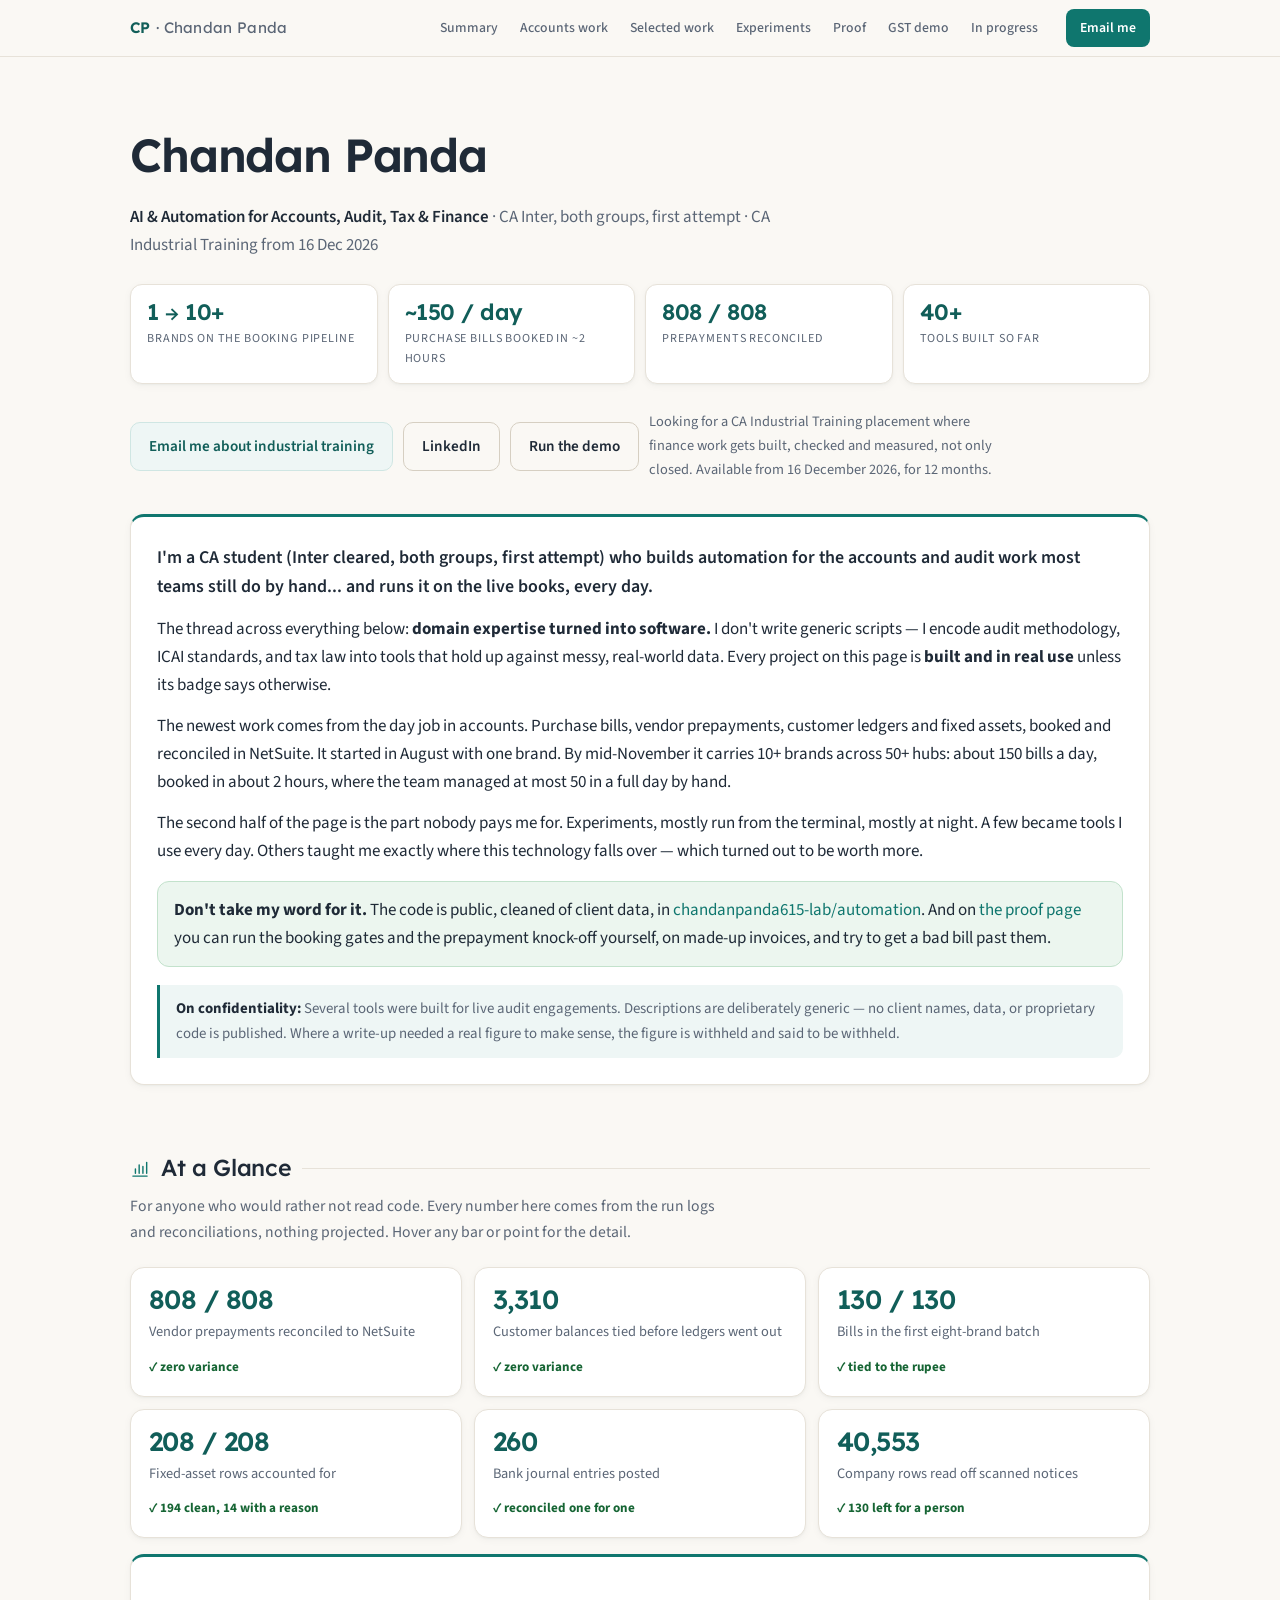
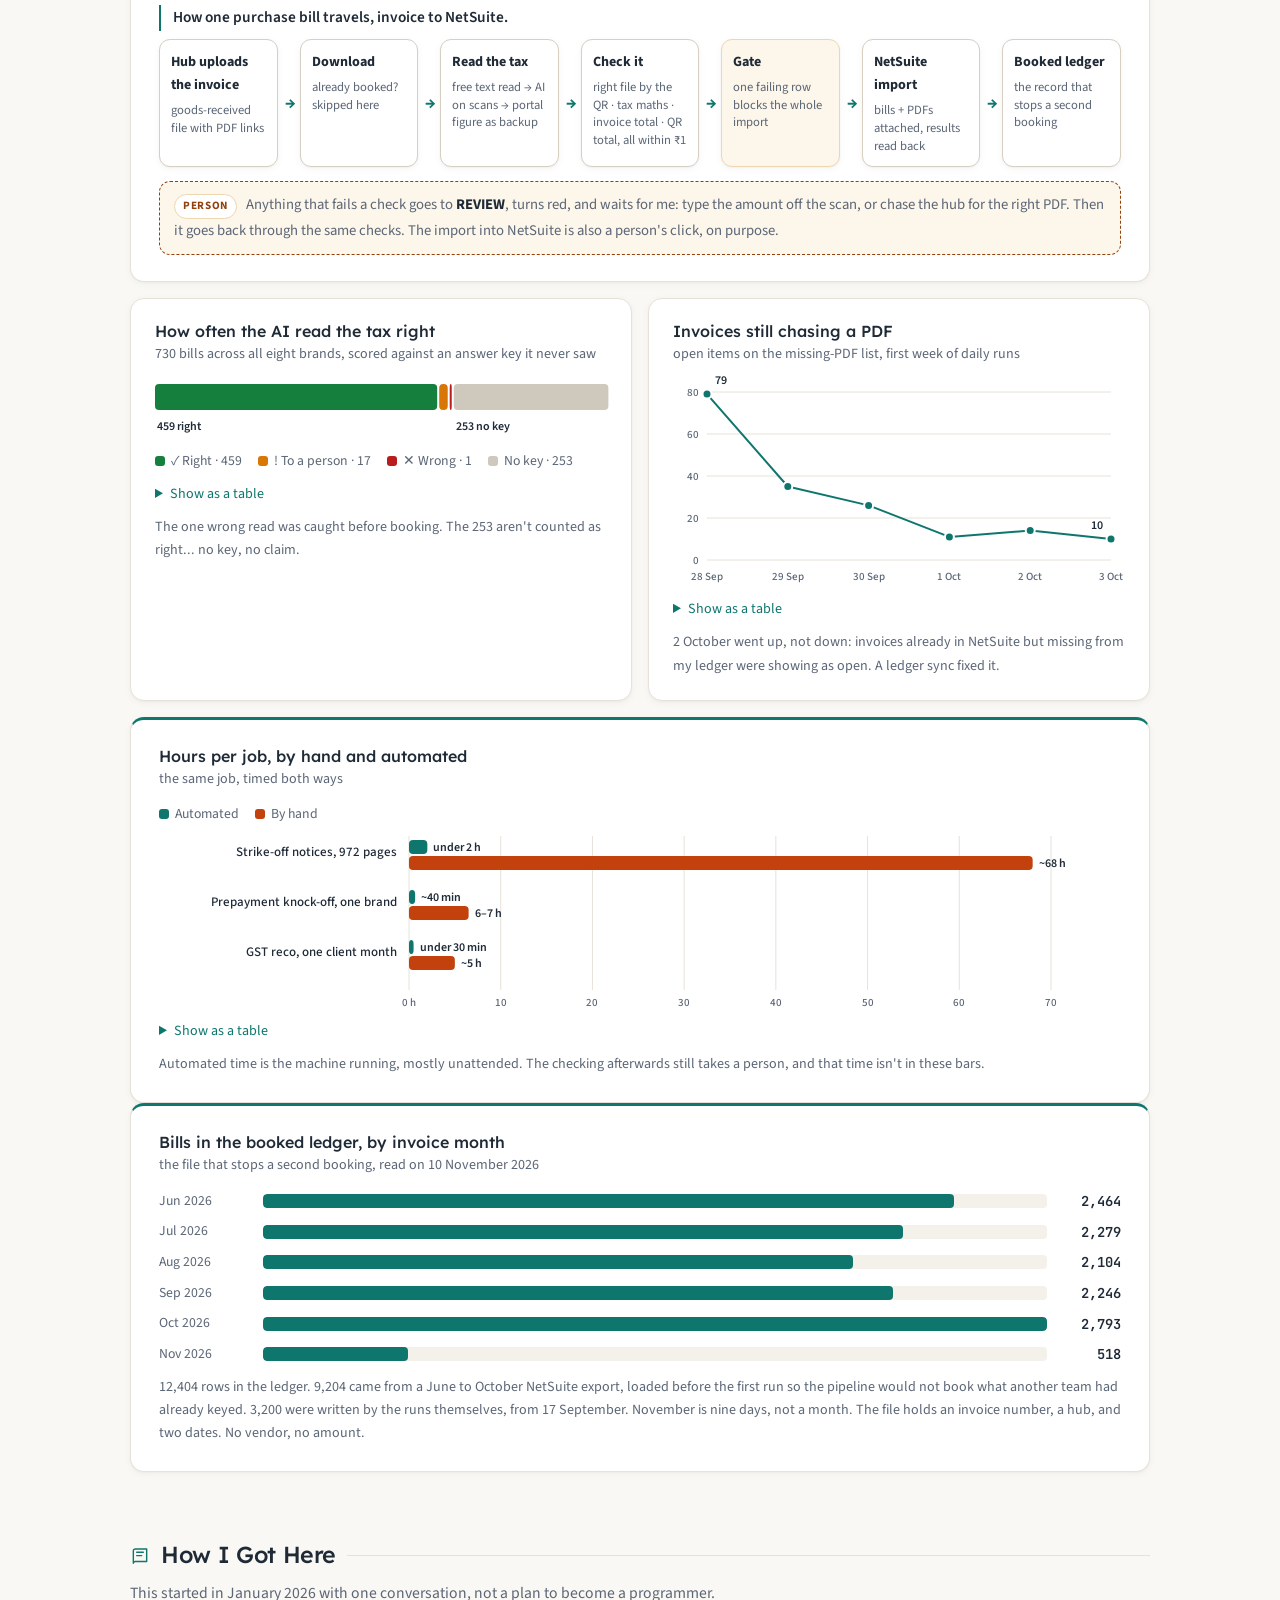
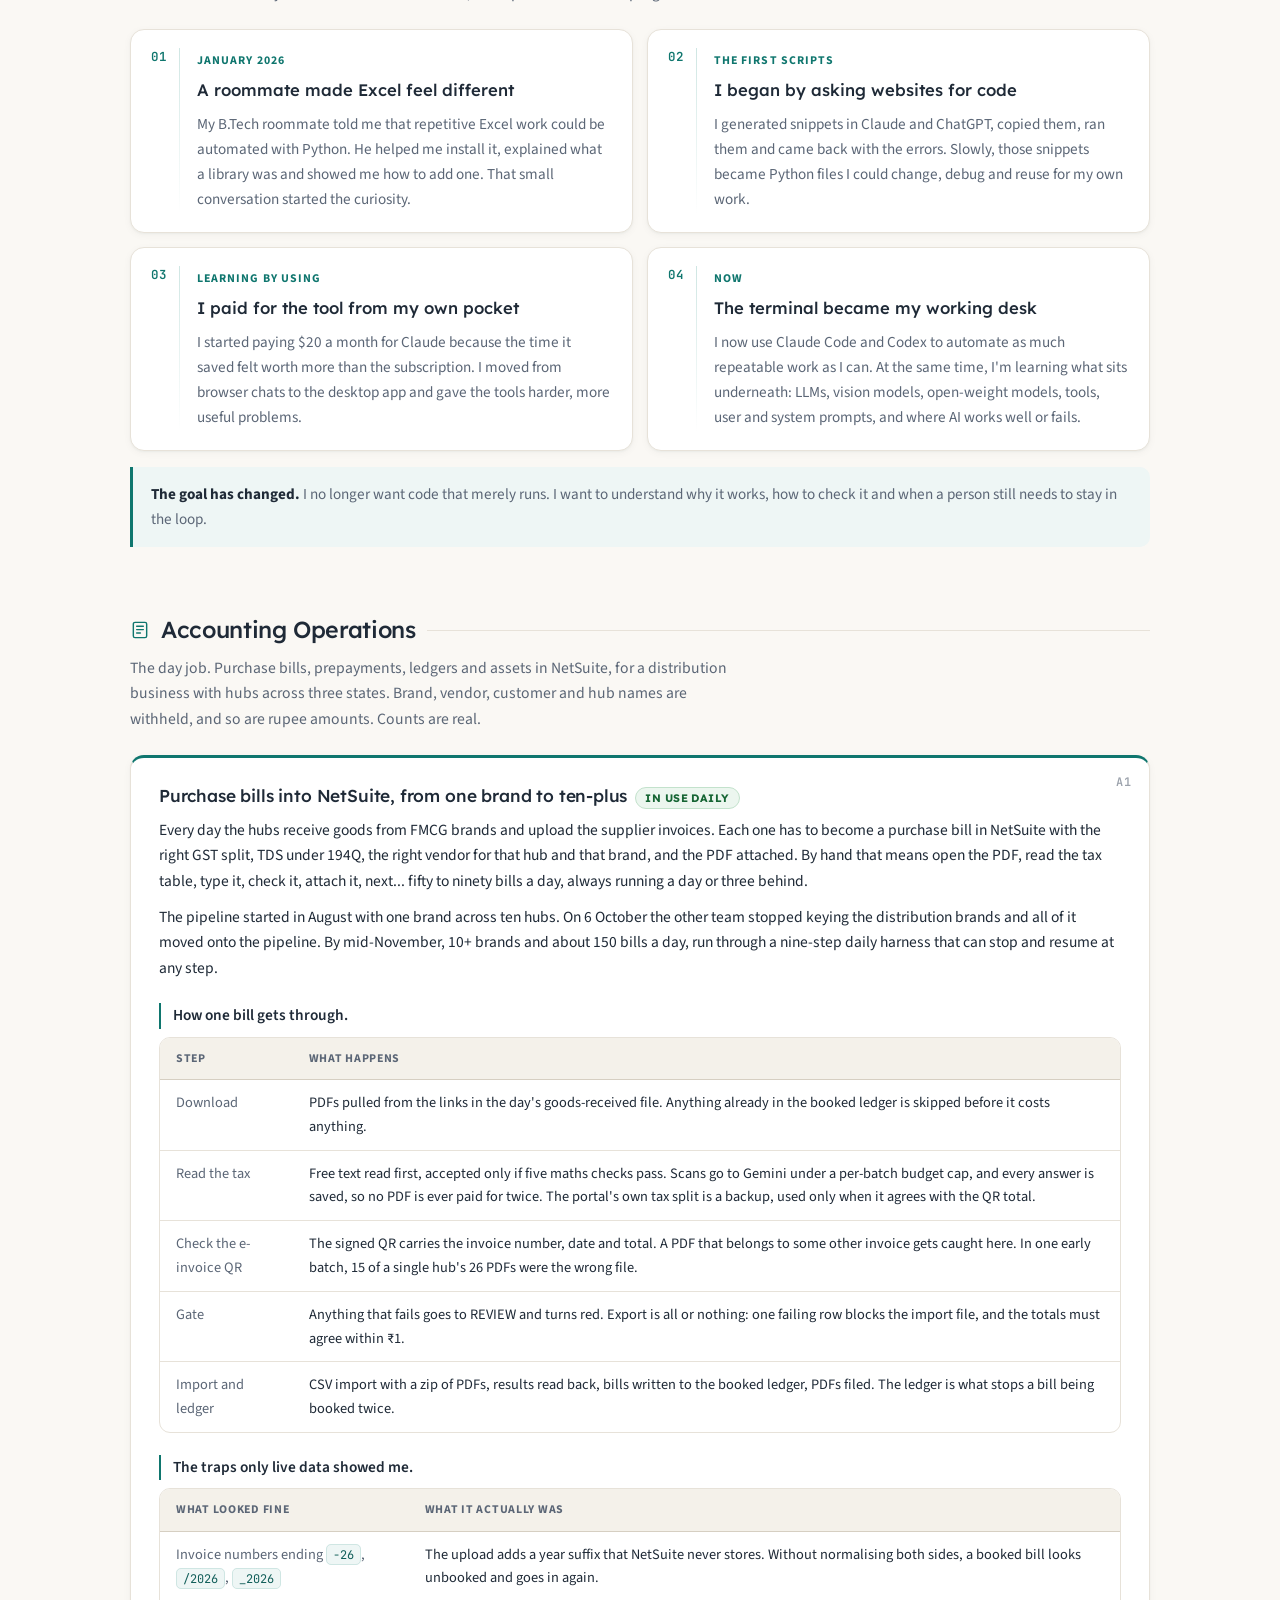
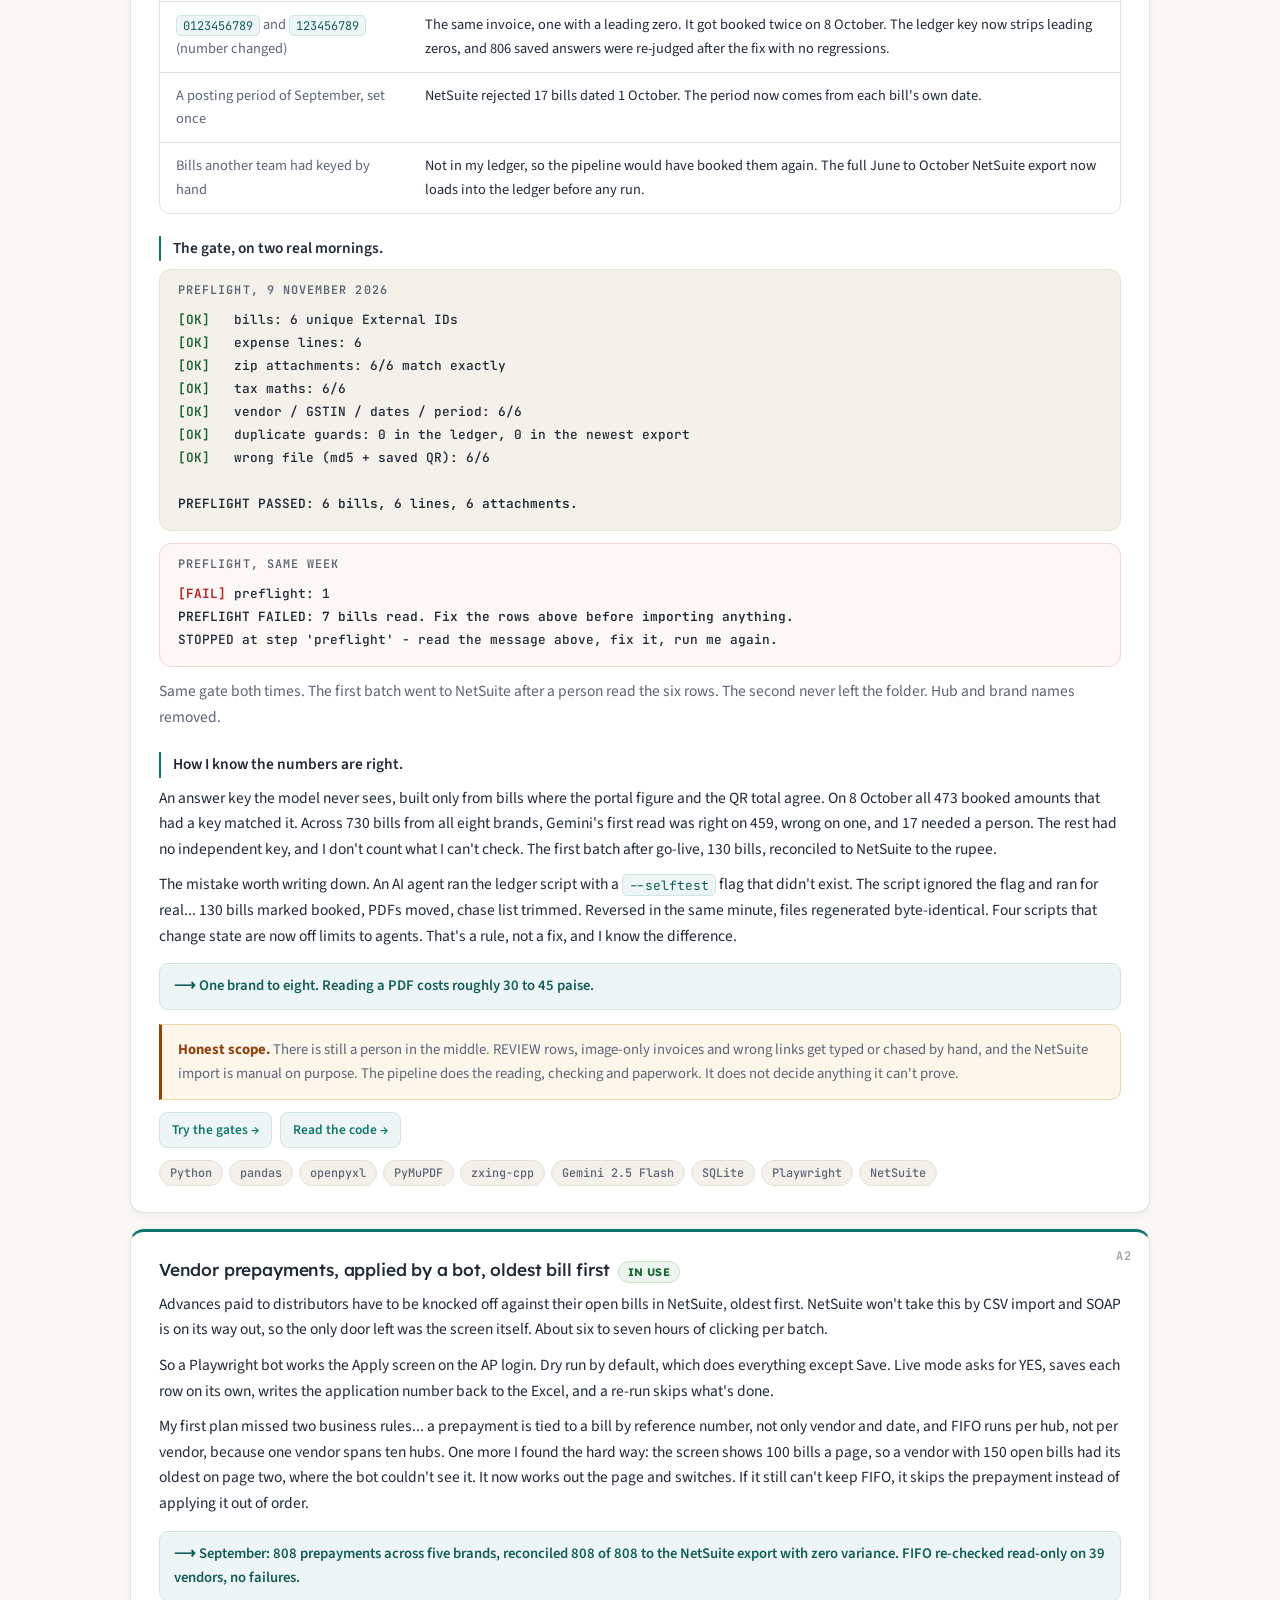
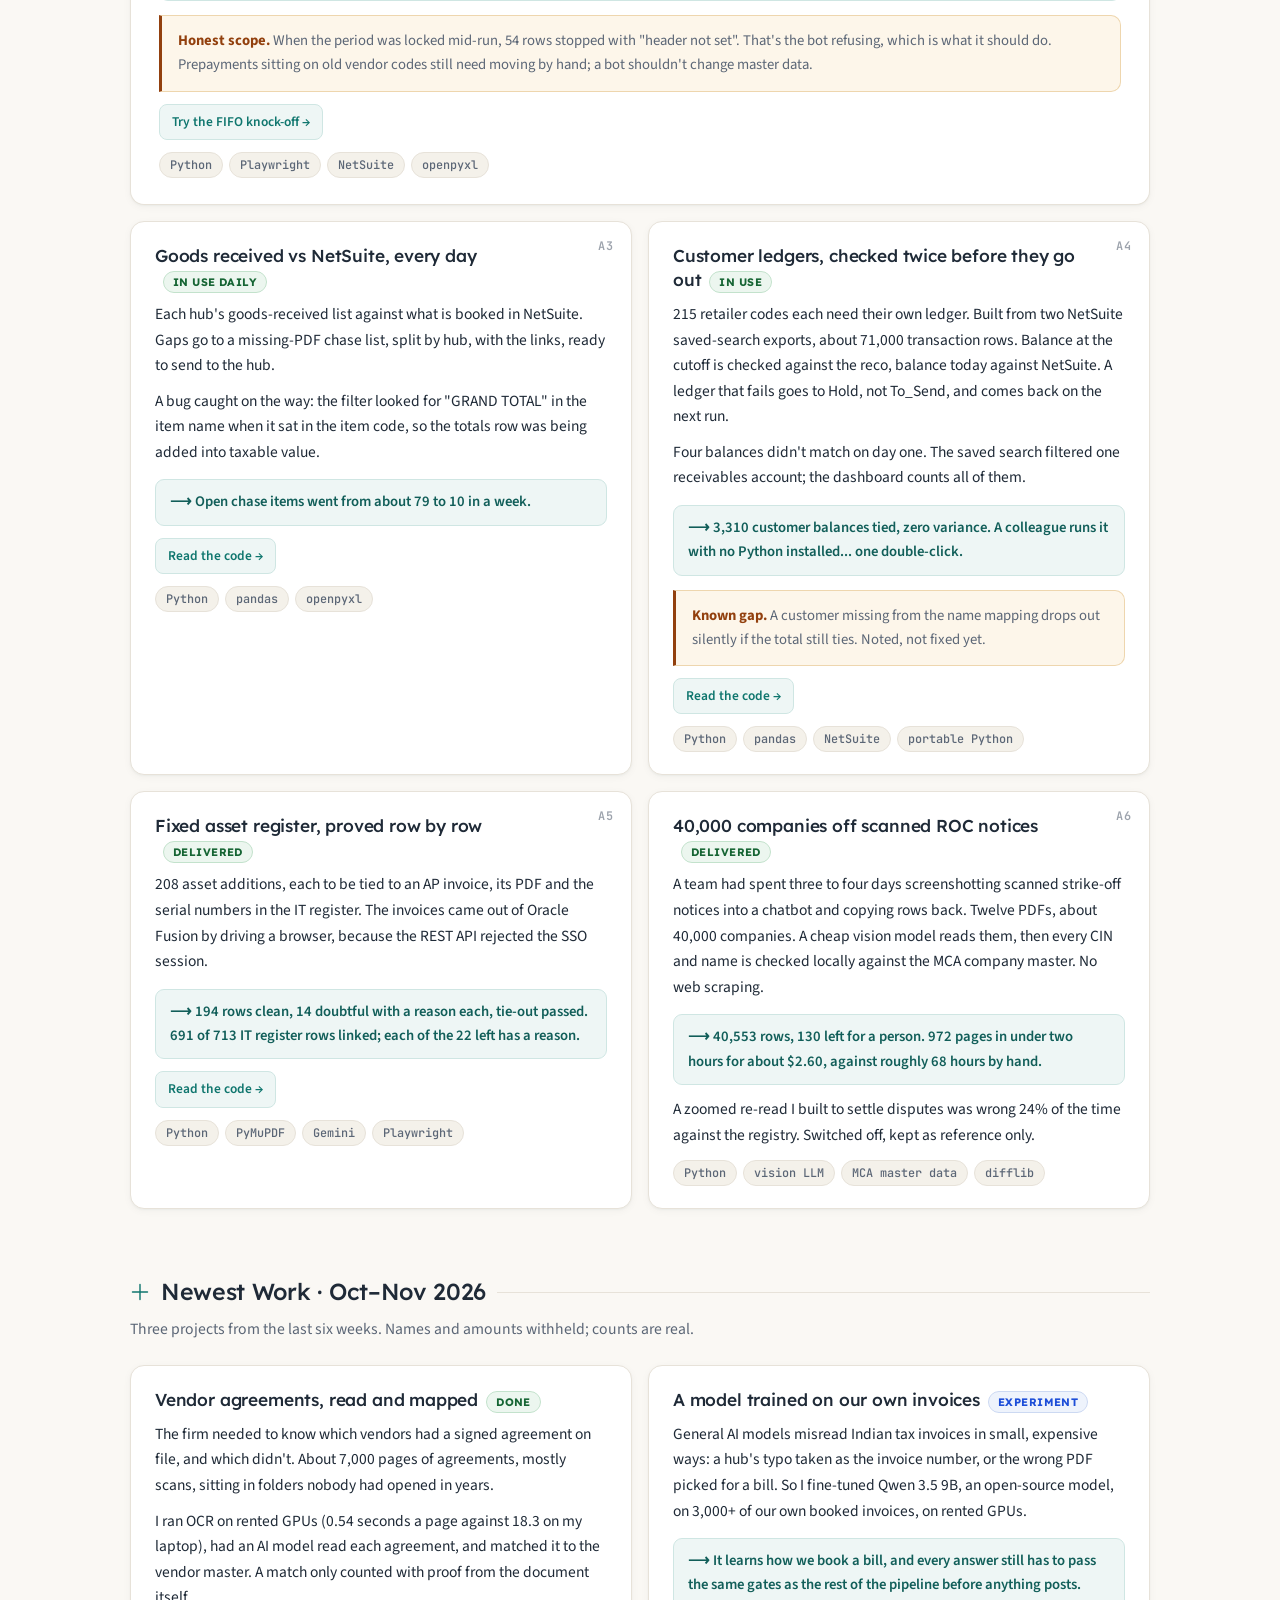
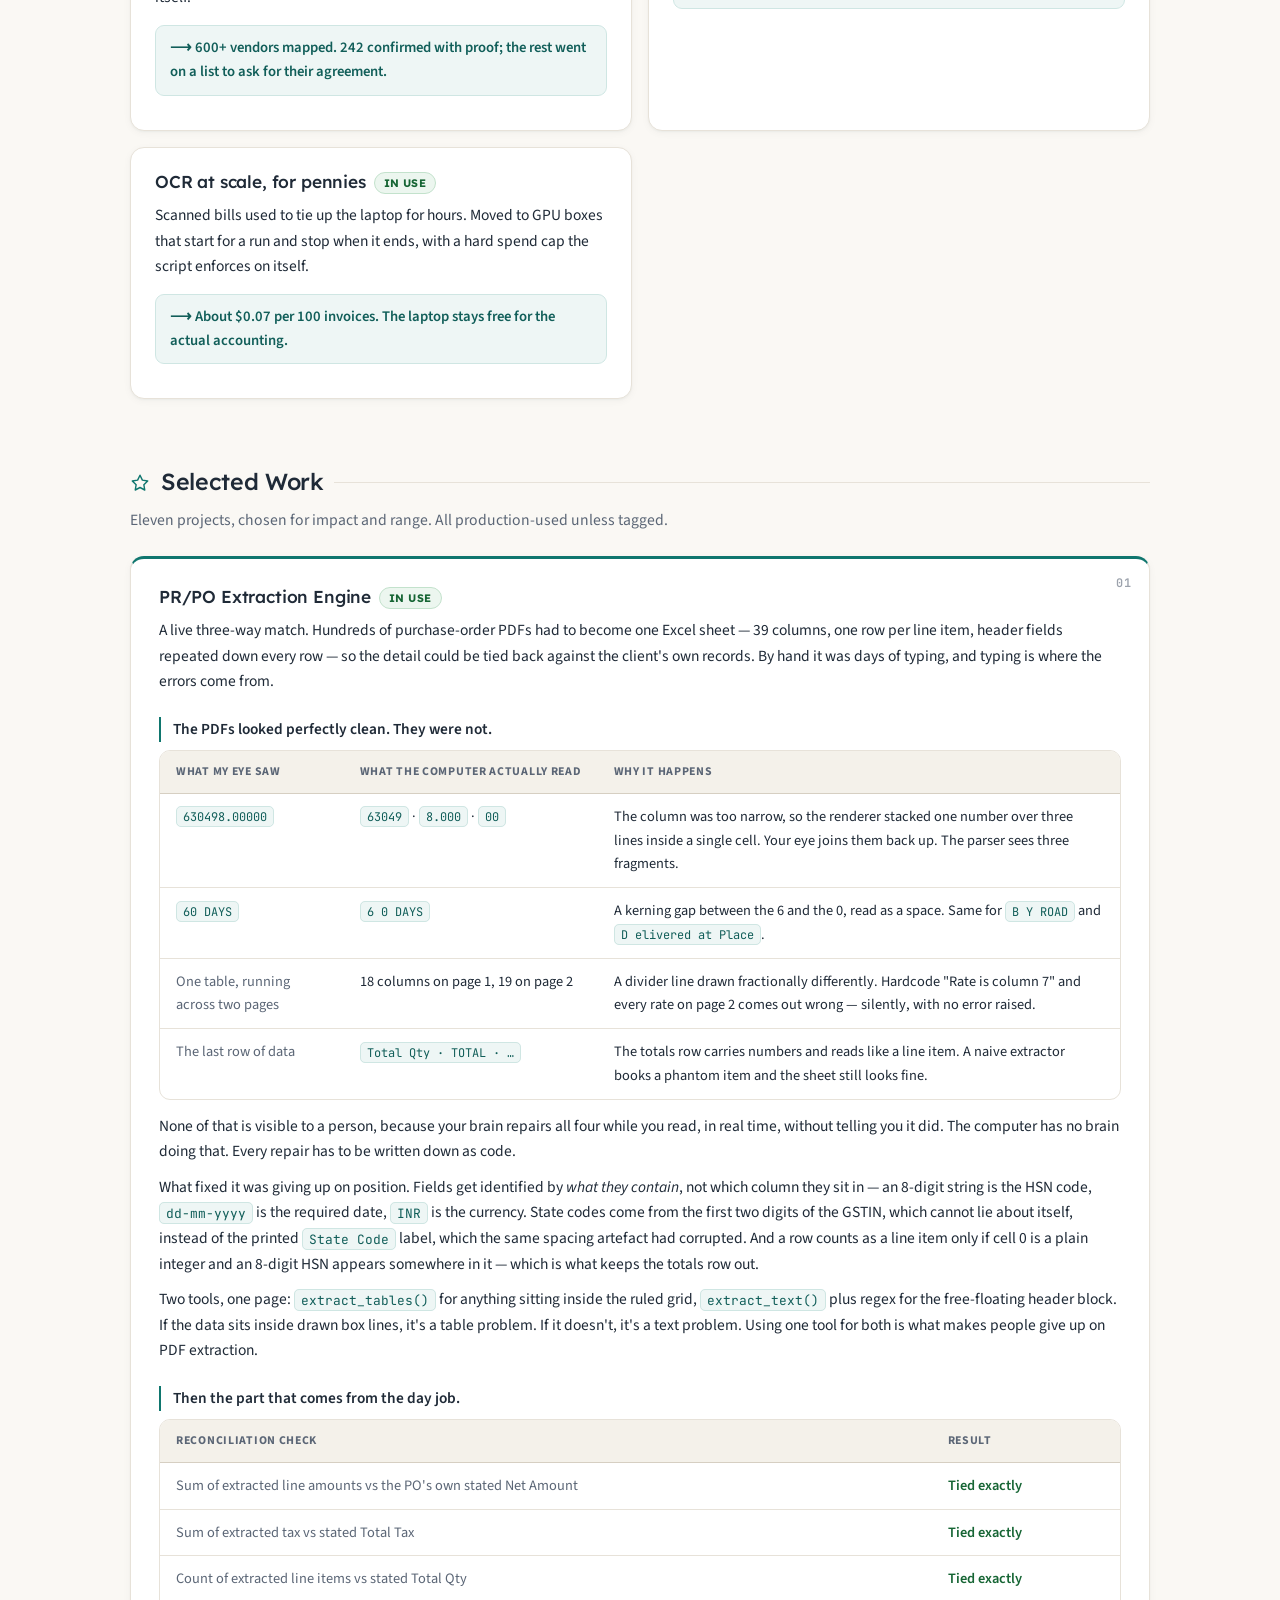
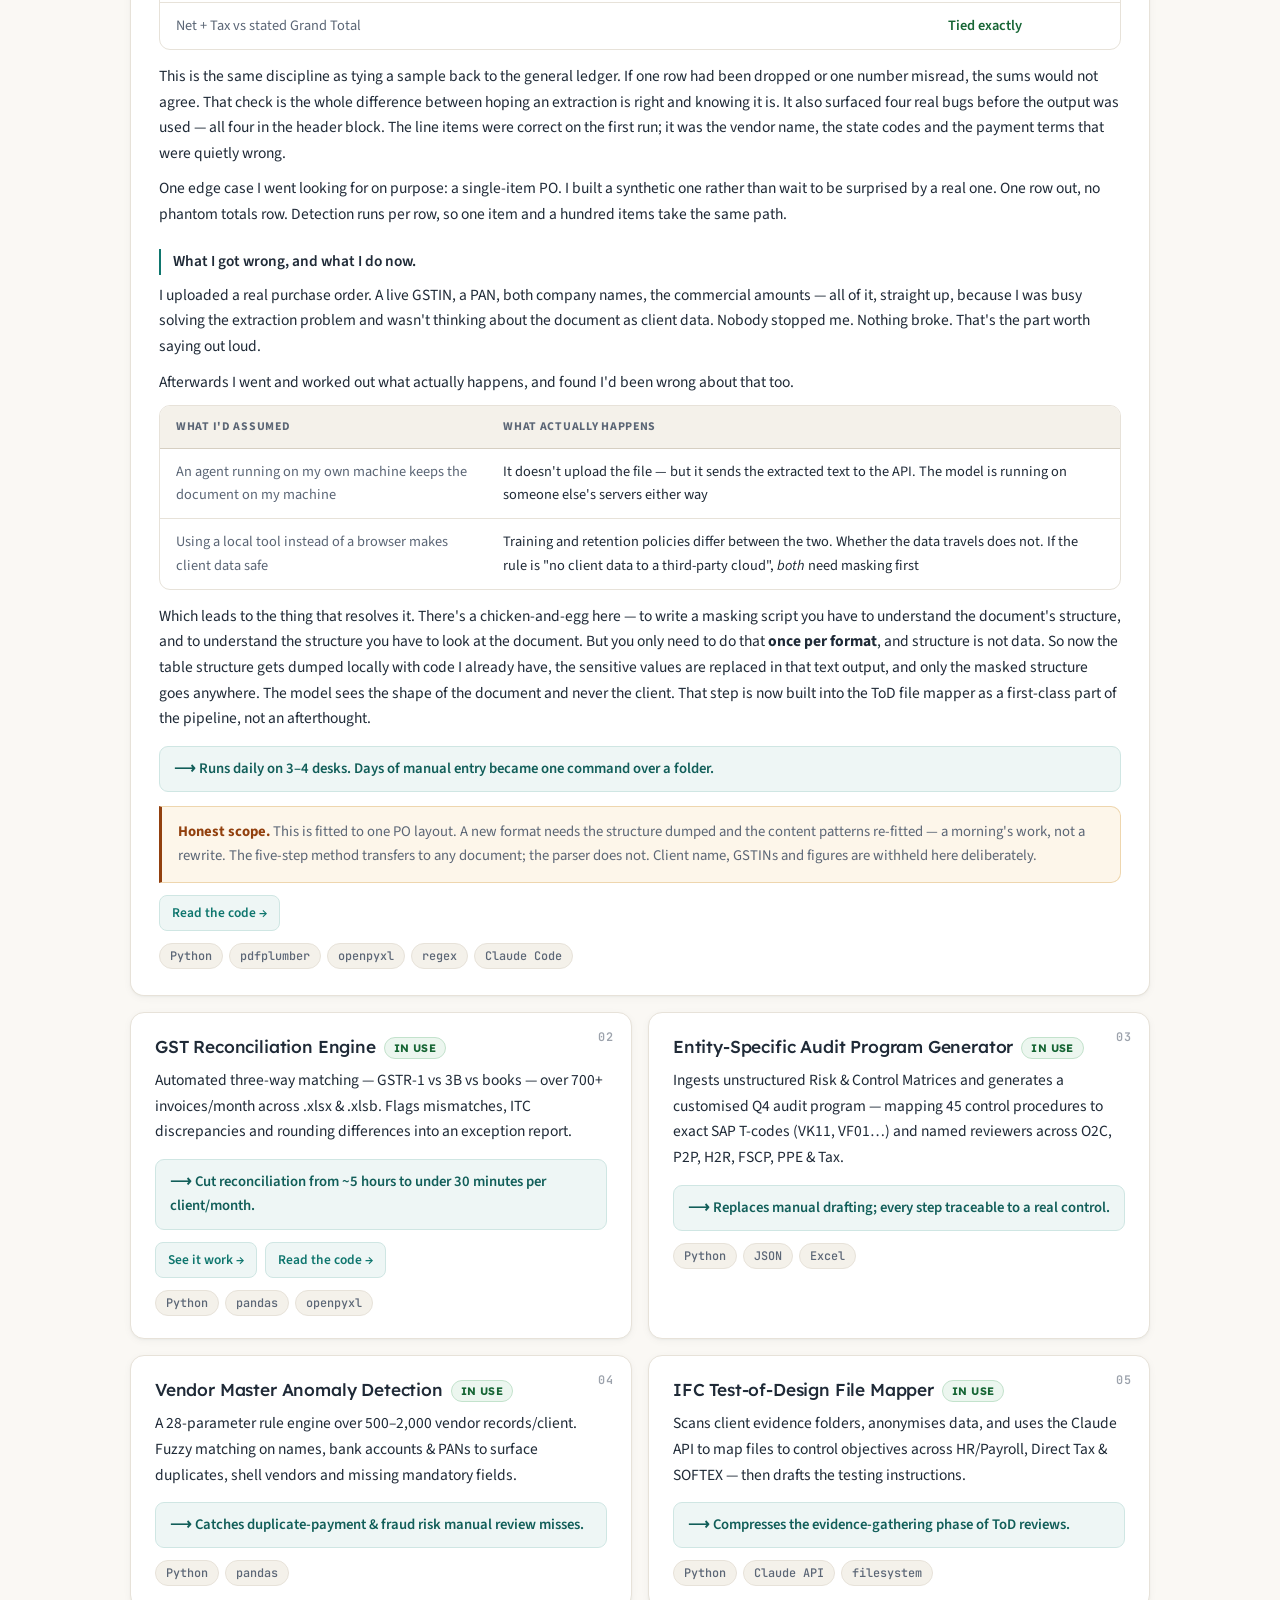
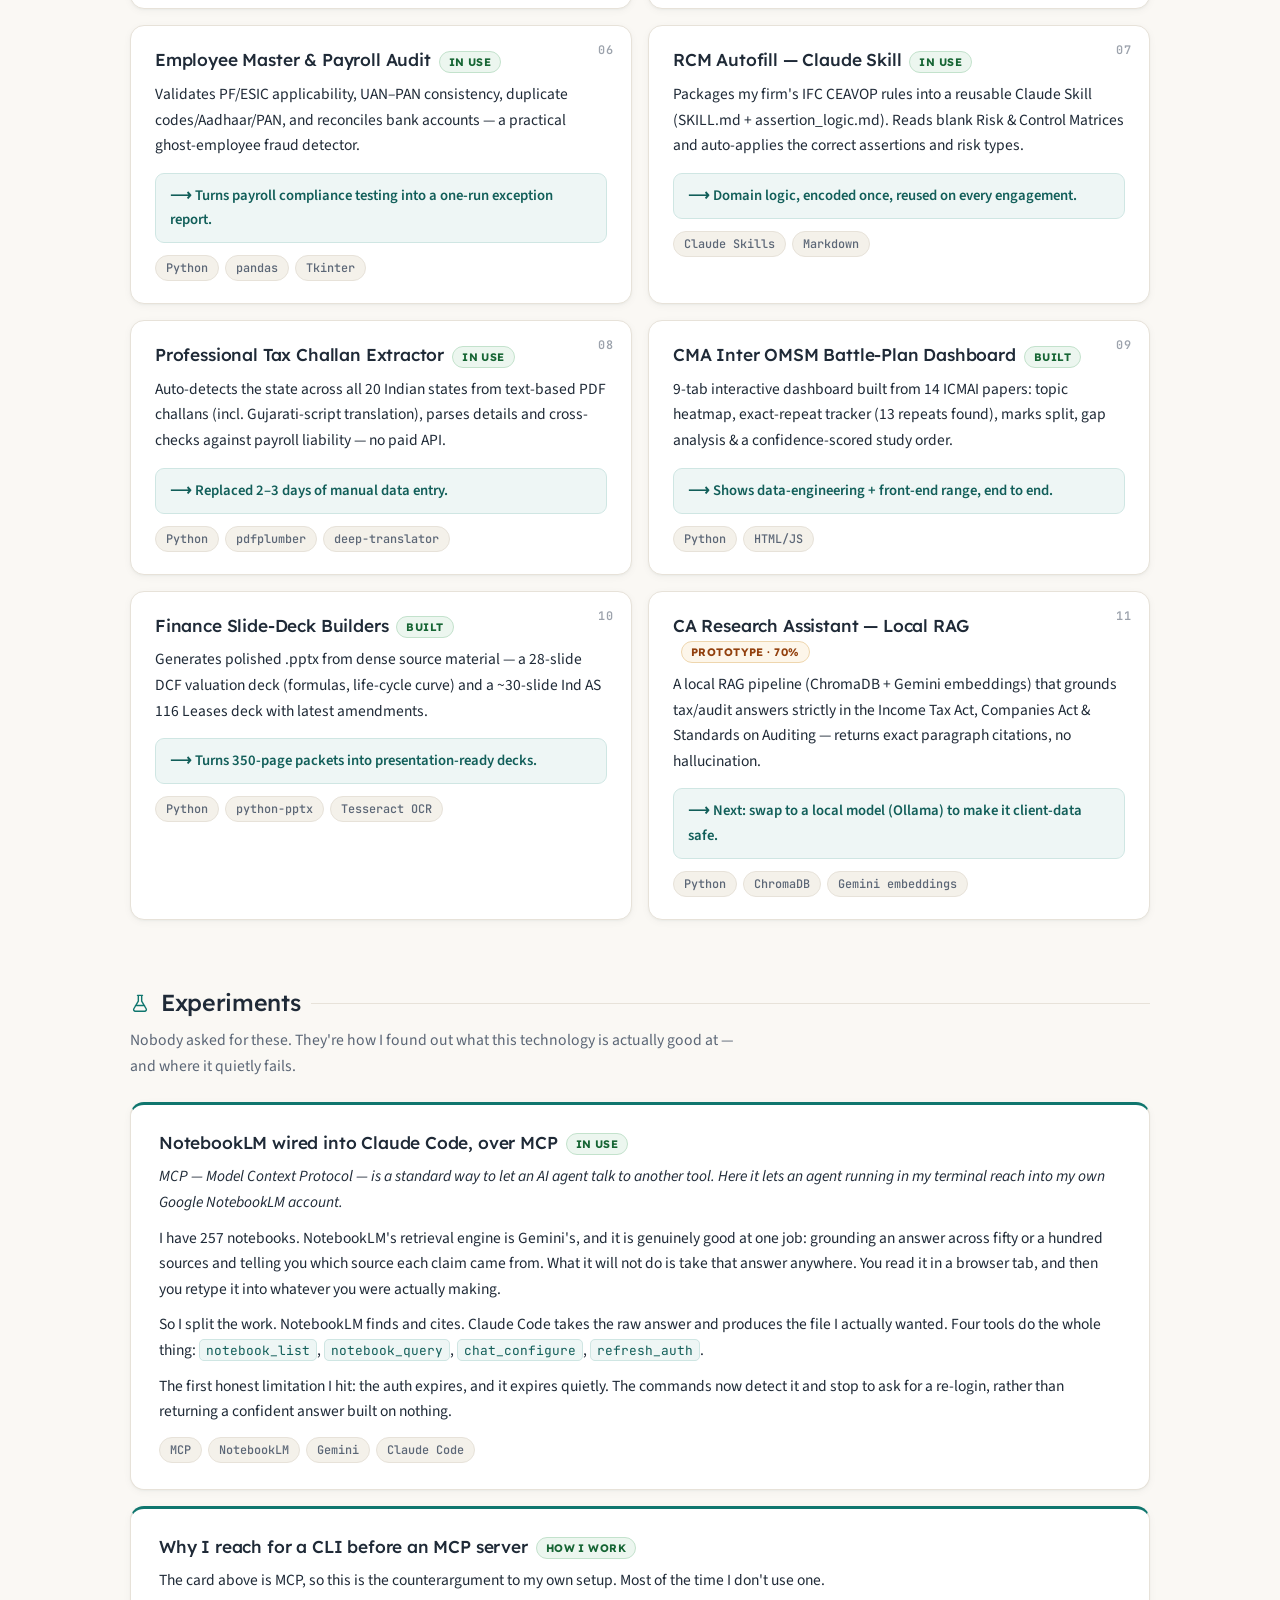
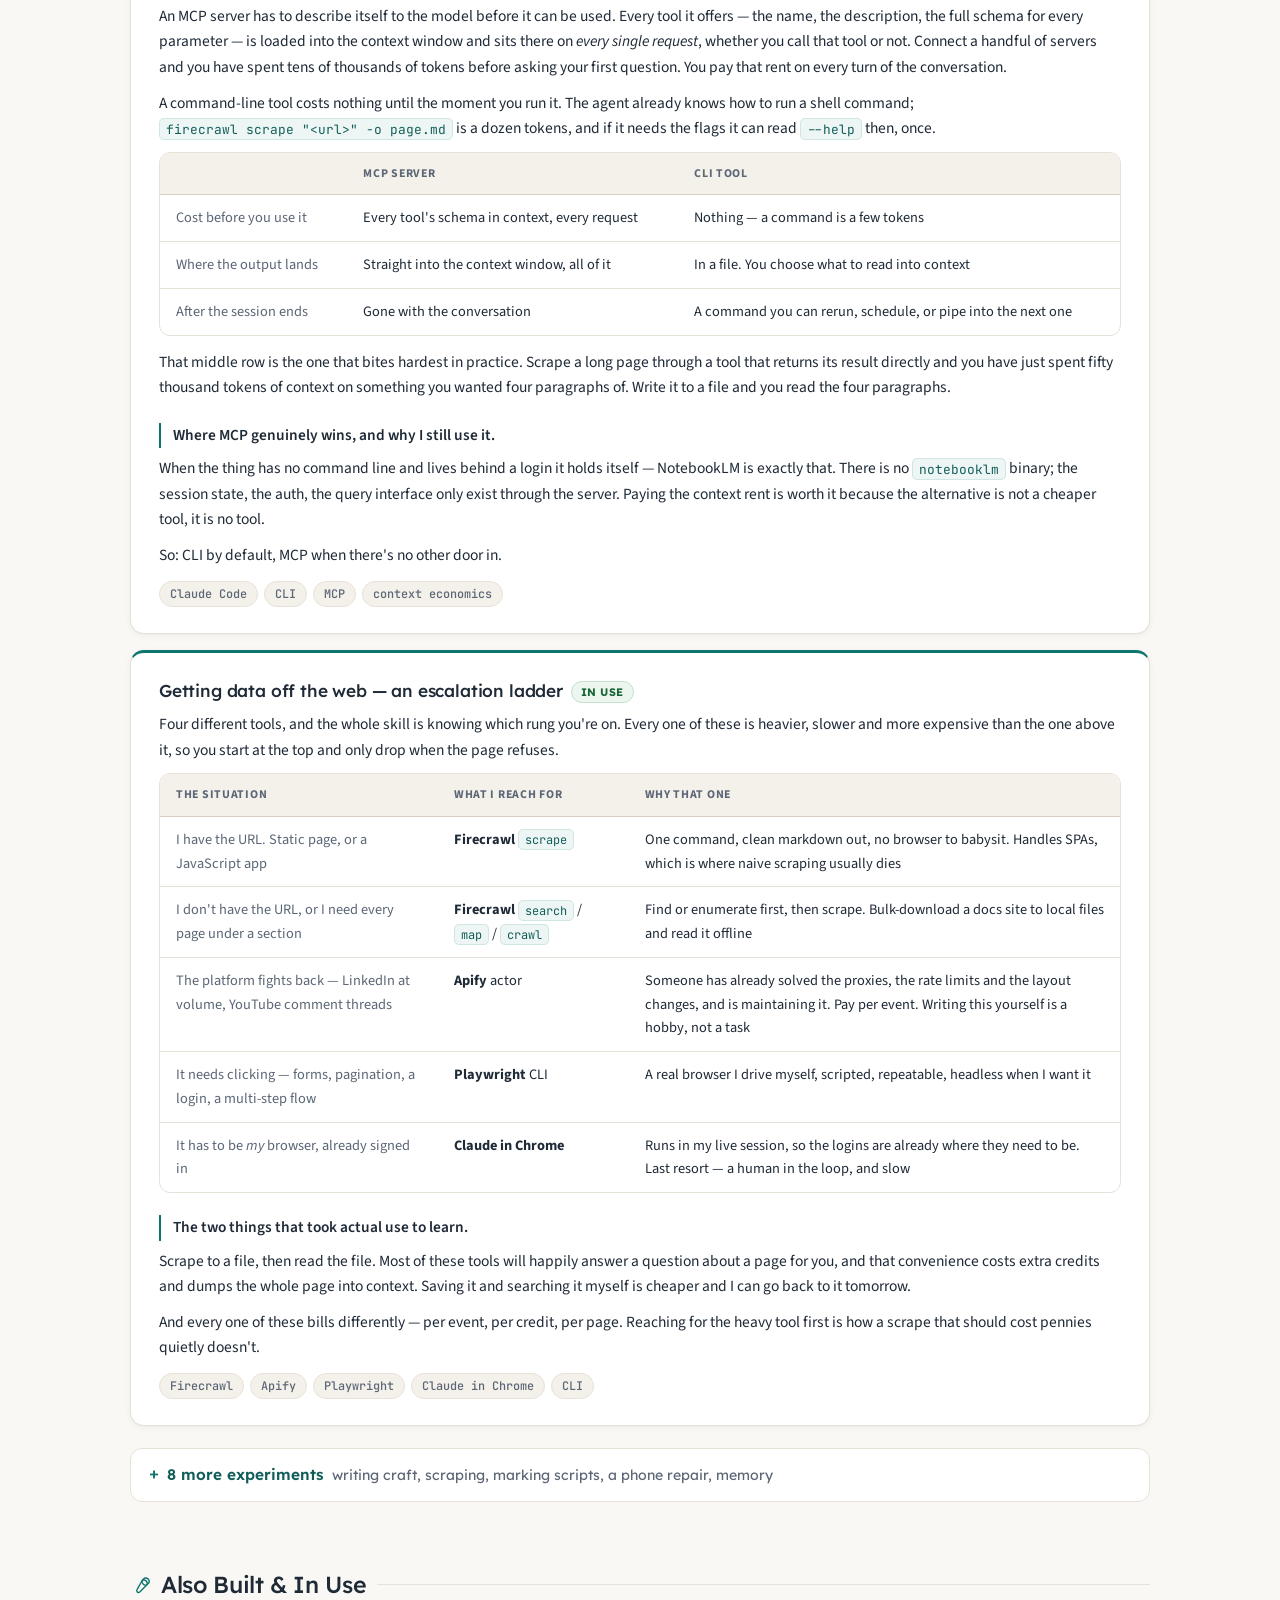
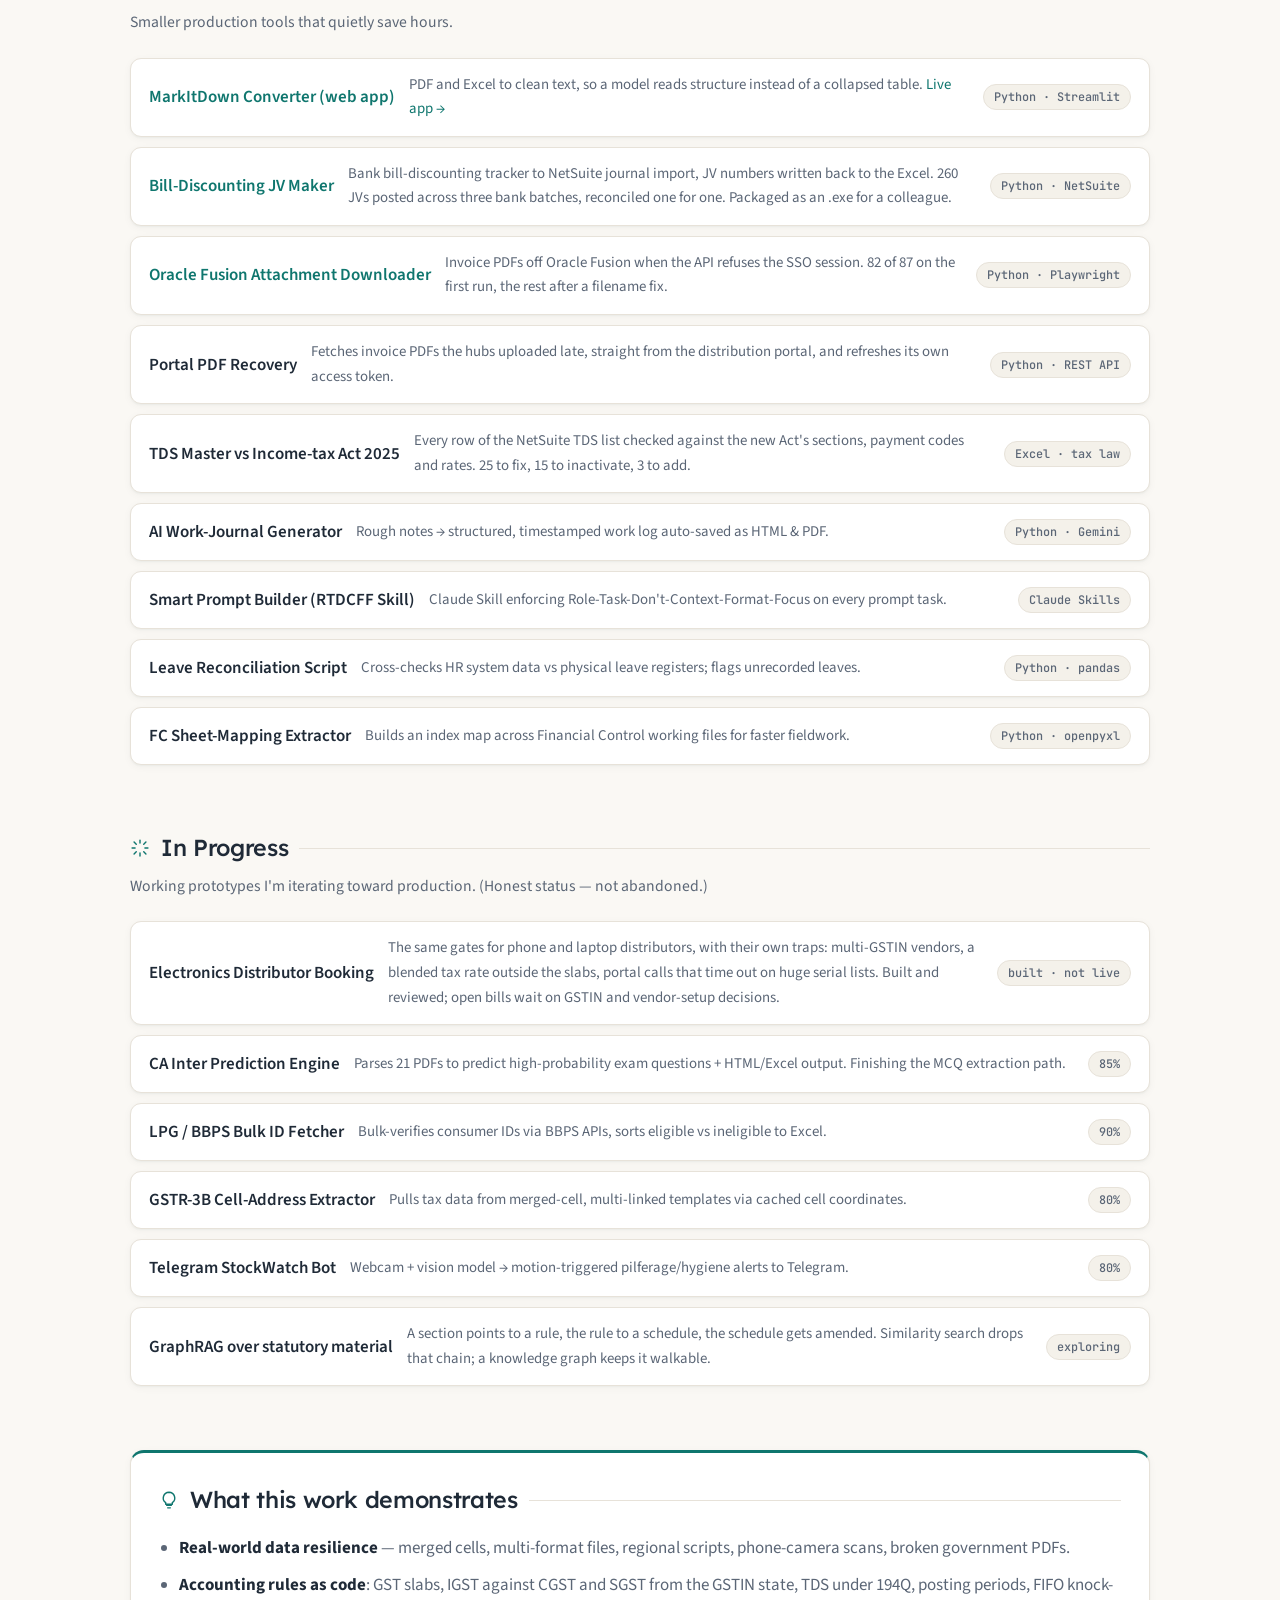
==== commit 32b685cb: "CA Inter, current booking numbers, Newest Work Oct-Nov 2026" ====
--- a/index.html
+++ b/index.html
@@ -4,18 +4,18 @@
 <meta charset="UTF-8">
 <meta name="viewport" content="width=device-width, initial-scale=1.0">
 <title>Chandan Panda · Automation for Accounts, Audit, Tax &amp; Finance</title>
-<meta name="description" content="CA Final student who builds and runs finance automation: purchase bills into NetSuite across eight brands, prepayment knock-off, ledgers and reconciliations, with live demos and public code.">
+<meta name="description" content="CA Inter (both groups, first attempt) who builds and runs finance automation: purchase bills into NetSuite across 10+ brands, prepayment knock-off, ledgers and reconciliations, with live demos and public code.">
 <meta property="og:type" content="website">
 <meta property="og:title" content="Chandan Panda · Automation for Accounts, Audit, Tax &amp; Finance">
-<meta property="og:description" content="Purchase bills into NetSuite across eight brands, 808/808 prepayments reconciled, live demos you can try.">
+<meta property="og:description" content="Purchase bills into NetSuite across 10+ brands, 808/808 prepayments reconciled, live demos you can try.">
 <meta property="og:url" content="https://chandanpanda615-lab.github.io/projects/">
 <meta property="og:image" content="https://chandanpanda615-lab.github.io/projects/og.png">
 <meta property="og:image:width" content="1200">
 <meta property="og:image:height" content="630">
-<meta property="og:image:alt" content="Chandan Panda, CA Finalist. Finance automation portfolio: eight brands on a purchase-bill pipeline, 808 of 808 prepayments reconciled.">
+<meta property="og:image:alt" content="Chandan Panda, CA Inter. Finance automation portfolio: 10+ brands on a purchase-bill pipeline, 808 of 808 prepayments reconciled.">
 <meta name="twitter:card" content="summary_large_image">
 <meta name="twitter:title" content="Chandan Panda · Automation for Accounts, Audit, Tax &amp; Finance">
-<meta name="twitter:description" content="Eight brands on a purchase-bill pipeline, 808 of 808 prepayments reconciled, and demos you can run in the browser.">
+<meta name="twitter:description" content="10+ brands on a purchase-bill pipeline, 808 of 808 prepayments reconciled, and demos you can run in the browser.">
 <meta name="twitter:image" content="https://chandanpanda615-lab.github.io/projects/og.png">
 <meta name="author" content="Chandan Panda">
 <meta name="theme-color" content="#0F766E">
@@ -46,11 +46,11 @@
 <div class="wrap">
   <header>
     <h1>Chandan Panda</h1>
-    <div class="tag"><b>AI &amp; Automation for Accounts, Audit, Tax &amp; Finance</b> · Chartered Accountant (Finalist)</div>
+    <div class="tag"><b>AI &amp; Automation for Accounts, Audit, Tax &amp; Finance</b> · CA Inter, both groups, first attempt · CA Industrial Training from 16 Dec 2026</div>
 
     <div class="stats">
-      <div class="stat"><span class="n">1 → 8</span><span class="l">Brands on the booking pipeline</span></div>
-      <div class="stat"><span class="n">~2,400</span><span class="l">Purchase bills / month in scope</span></div>
+      <div class="stat"><span class="n">1 → 10+</span><span class="l">Brands on the booking pipeline</span></div>
+      <div class="stat"><span class="n">~150 / day</span><span class="l">Purchase bills booked in ~2 hours</span></div>
       <div class="stat"><span class="n">808 / 808</span><span class="l">Prepayments reconciled</span></div>
       <div class="stat"><span class="n">40+</span><span class="l">Tools built so far</span></div>
     </div>
@@ -60,13 +60,13 @@
     <a href="mailto:chandanpanda615@gmail.com?subject=CA%20Industrial%20Training">Email me about industrial training</a>
     <a class="ghost" href="https://www.linkedin.com/in/chandan090903/">LinkedIn</a>
     <a class="ghost" href="proof.html">Run the demo</a>
-    <p class="ask">Looking for a CA Industrial Training placement where finance work gets built, checked and measured, not only closed.</p>
+    <p class="ask">Looking for a CA Industrial Training placement where finance work gets built, checked and measured, not only closed. Available from 16 December 2026, for 12 months.</p>
   </div>
 
   <section class="intro">
-    <p class="lead">I'm a CA Final student who builds automation for the accounts and audit work most teams still do by hand... and runs it on the live books, every day.</p>
+    <p class="lead">I'm a CA student (Inter cleared, both groups, first attempt) who builds automation for the accounts and audit work most teams still do by hand... and runs it on the live books, every day.</p>
     <p>The thread across everything below: <strong>domain expertise turned into software.</strong> I don't write generic scripts — I encode audit methodology, ICAI standards, and tax law into tools that hold up against messy, real-world data. Every project on this page is <strong>built and in real use</strong> unless its badge says otherwise.</p>
-    <p>The newest work comes from the day job in accounts. Purchase bills, vendor prepayments, customer ledgers and fixed assets, booked and reconciled in NetSuite. It started in August with one brand. Since October it carries eight.</p>
+    <p>The newest work comes from the day job in accounts. Purchase bills, vendor prepayments, customer ledgers and fixed assets, booked and reconciled in NetSuite. It started in August with one brand. By mid-November it carries 10+ brands across 50+ hubs: about 150 bills a day, booked in about 2 hours, where the team managed at most 50 in a full day by hand.</p>
     <p>The second half of the page is the part nobody pays me for. Experiments, mostly run from the terminal, mostly at night. A few became tools I use every day. Others taught me exactly where this technology falls over — which turned out to be worth more.</p>
     <div class="prove"><strong>Don't take my word for it.</strong> The code is public, cleaned of client data, in <a href="https://github.com/chandanpanda615-lab/automation">chandanpanda615-lab/automation</a>. And on <a href="proof.html">the proof page</a> you can run the booking gates and the prepayment knock-off yourself, on made-up invoices, and try to get a bad bill past them.</div>
     <div class="note"><strong>On confidentiality:</strong> Several tools were built for live audit engagements. Descriptions are deliberately generic — no client names, data, or proprietary code is published. Where a write-up needed a real figure to make sense, the figure is withheld and said to be withheld.</div>
@@ -176,9 +176,9 @@
   <div class="grid">
 
     <div class="card wide"><span class="num">A1</span>
-      <h3>Purchase bills into NetSuite, from one brand to eight<span class="badge b-live">in use daily</span></h3>
+      <h3>Purchase bills into NetSuite, from one brand to ten-plus<span class="badge b-live">in use daily</span></h3>
       <p>Every day the hubs receive goods from FMCG brands and upload the supplier invoices. Each one has to become a purchase bill in NetSuite with the right GST split, TDS under 194Q, the right vendor for that hub and that brand, and the PDF attached. By hand that means open the PDF, read the tax table, type it, check it, attach it, next... fifty to ninety bills a day, always running a day or three behind.</p>
-      <p>The pipeline started in August with one brand across ten hubs. On 6 October the other team stopped keying the distribution brands and all of it moved onto the pipeline. Eight brands now, about 2,400 bills a month in scope, run through a nine-step daily harness that can stop and resume at any step.</p>
+      <p>The pipeline started in August with one brand across ten hubs. On 6 October the other team stopped keying the distribution brands and all of it moved onto the pipeline. By mid-November, 10+ brands and about 150 bills a day, run through a nine-step daily harness that can stop and resume at any step.</p>
 
       <p class="cap">How one bill gets through.</p>
       <div class="tw">
@@ -280,6 +280,30 @@
       <div class="stack"><span>Python</span><span>vision LLM</span><span>MCA master data</span><span>difflib</span></div>
     </div>
 
+  </div>
+
+  <div class="sechead" id="newest">
+    <svg viewBox="0 0 24 24" aria-hidden="true"><path d="M12 3v18M3 12h18"/></svg>
+    <h2>Newest Work · Oct–Nov 2026</h2><span class="rule"></span>
+  </div>
+  <p class="sub">Three projects from the last six weeks. Names and amounts withheld; counts are real.</p>
+  <div class="grid">
+    <div class="card">
+      <h3>Vendor agreements, read and mapped<span class="badge b-live">done</span></h3>
+      <p>The firm needed to know which vendors had a signed agreement on file, and which didn't. About 7,000 pages of agreements, mostly scans, sitting in folders nobody had opened in years.</p>
+      <p>I ran OCR on rented GPUs (0.54 seconds a page against 18.3 on my laptop), had an AI model read each agreement, and matched it to the vendor master. A match only counted with proof from the document itself.</p>
+      <p class="impact">⟶ 600+ vendors mapped. 242 confirmed with proof; the rest went on a list to ask for their agreement.</p>
+    </div>
+    <div class="card">
+      <h3>A model trained on our own invoices<span class="badge b-exp">experiment</span></h3>
+      <p>General AI models misread Indian tax invoices in small, expensive ways: a hub's typo taken as the invoice number, or the wrong PDF picked for a bill. So I fine-tuned Qwen 3.5 9B, an open-source model, on 3,000+ of our own booked invoices, on rented GPUs.</p>
+      <p class="impact">⟶ It learns how we book a bill, and every answer still has to pass the same gates as the rest of the pipeline before anything posts.</p>
+    </div>
+    <div class="card">
+      <h3>OCR at scale, for pennies<span class="badge b-live">in use</span></h3>
+      <p>Scanned bills used to tie up the laptop for hours. Moved to GPU boxes that start for a run and stop when it ends, with a hard spend cap the script enforces on itself.</p>
+      <p class="impact">⟶ About $0.07 per 100 invoices. The laptop stays free for the actual accounting.</p>
+    </div>
   </div>
 
   <div class="sechead" id="work">
@@ -663,7 +687,7 @@
     <a href="proof.html">Proof page</a>
     <span>·</span>
     <a href="gst.html">GST demo</a>
-    <span>· CA Finalist · Accounts, GST &amp; Finance Automation · open to CA Industrial Training</span>
+    <span>· CA Inter · Accounts, GST &amp; Finance Automation · CA Industrial Training from 16 Dec 2026</span>
   </footer>
 </div>
 <script>
